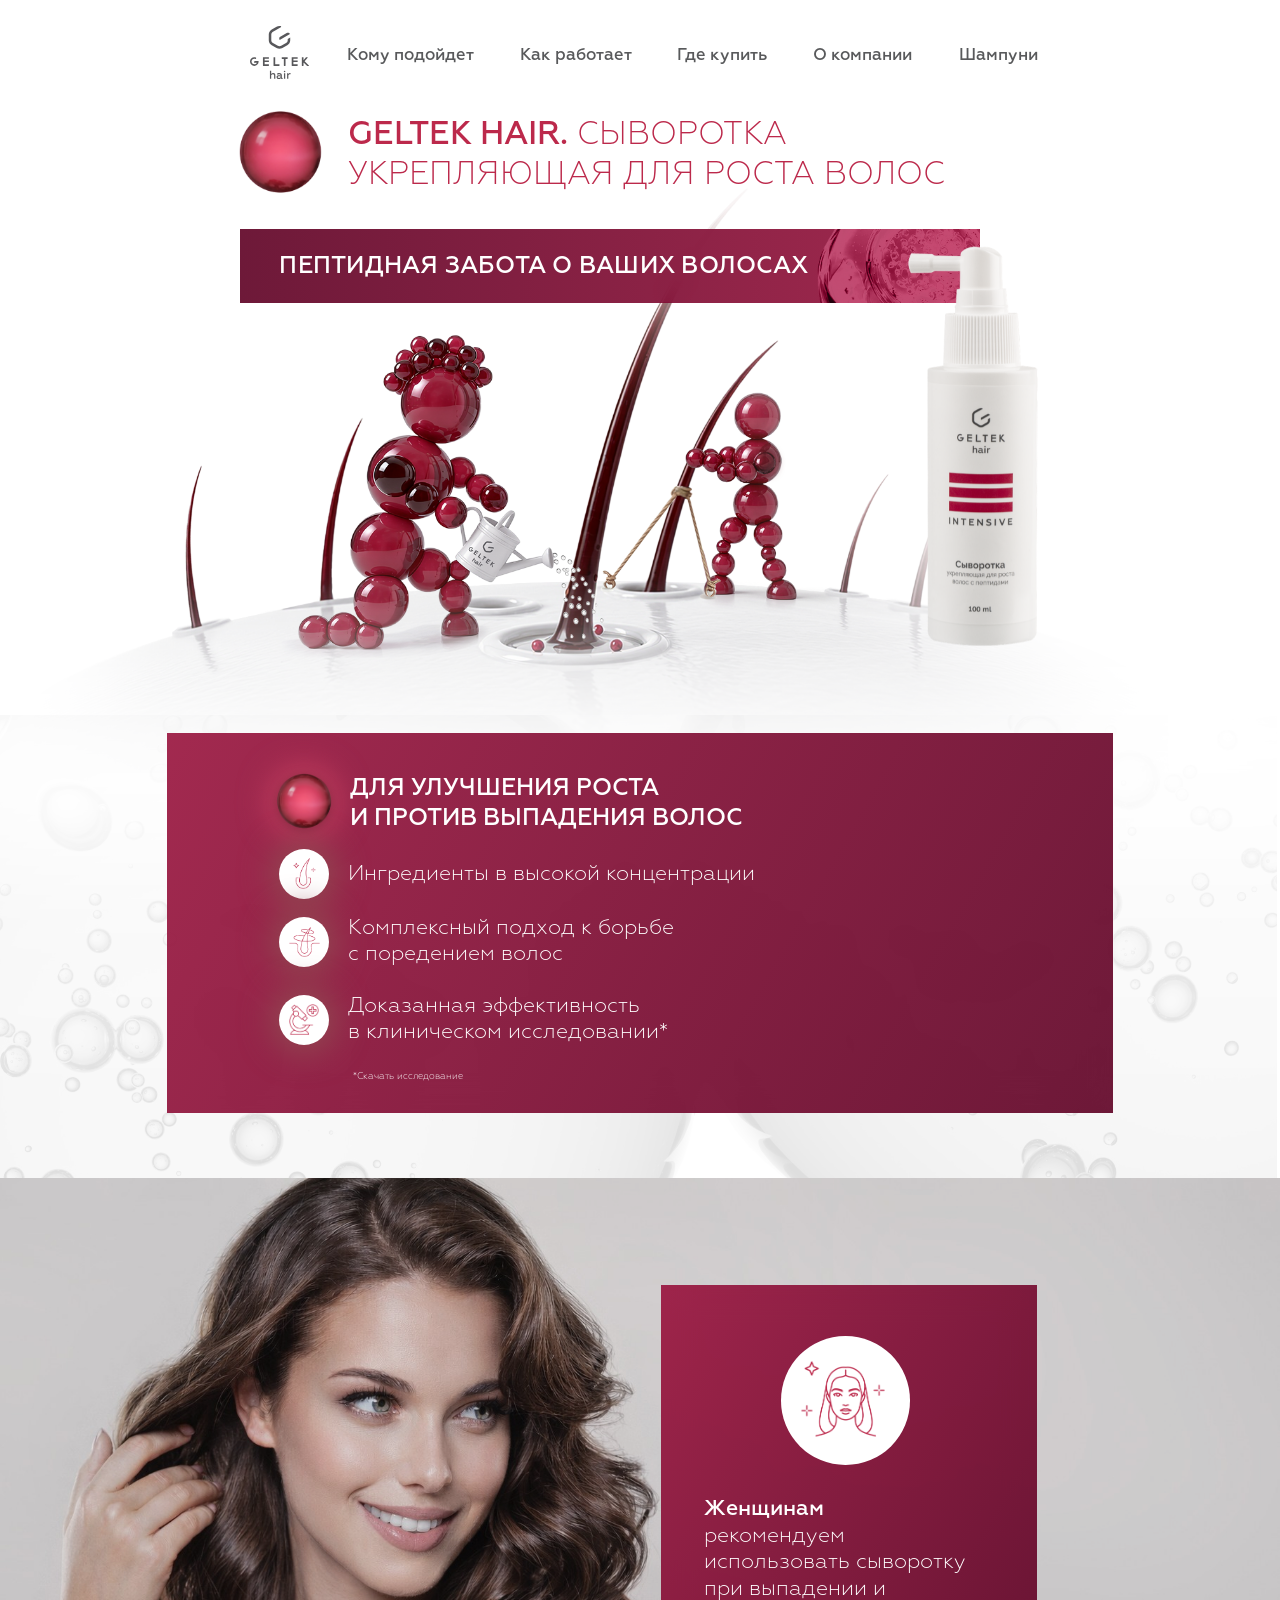
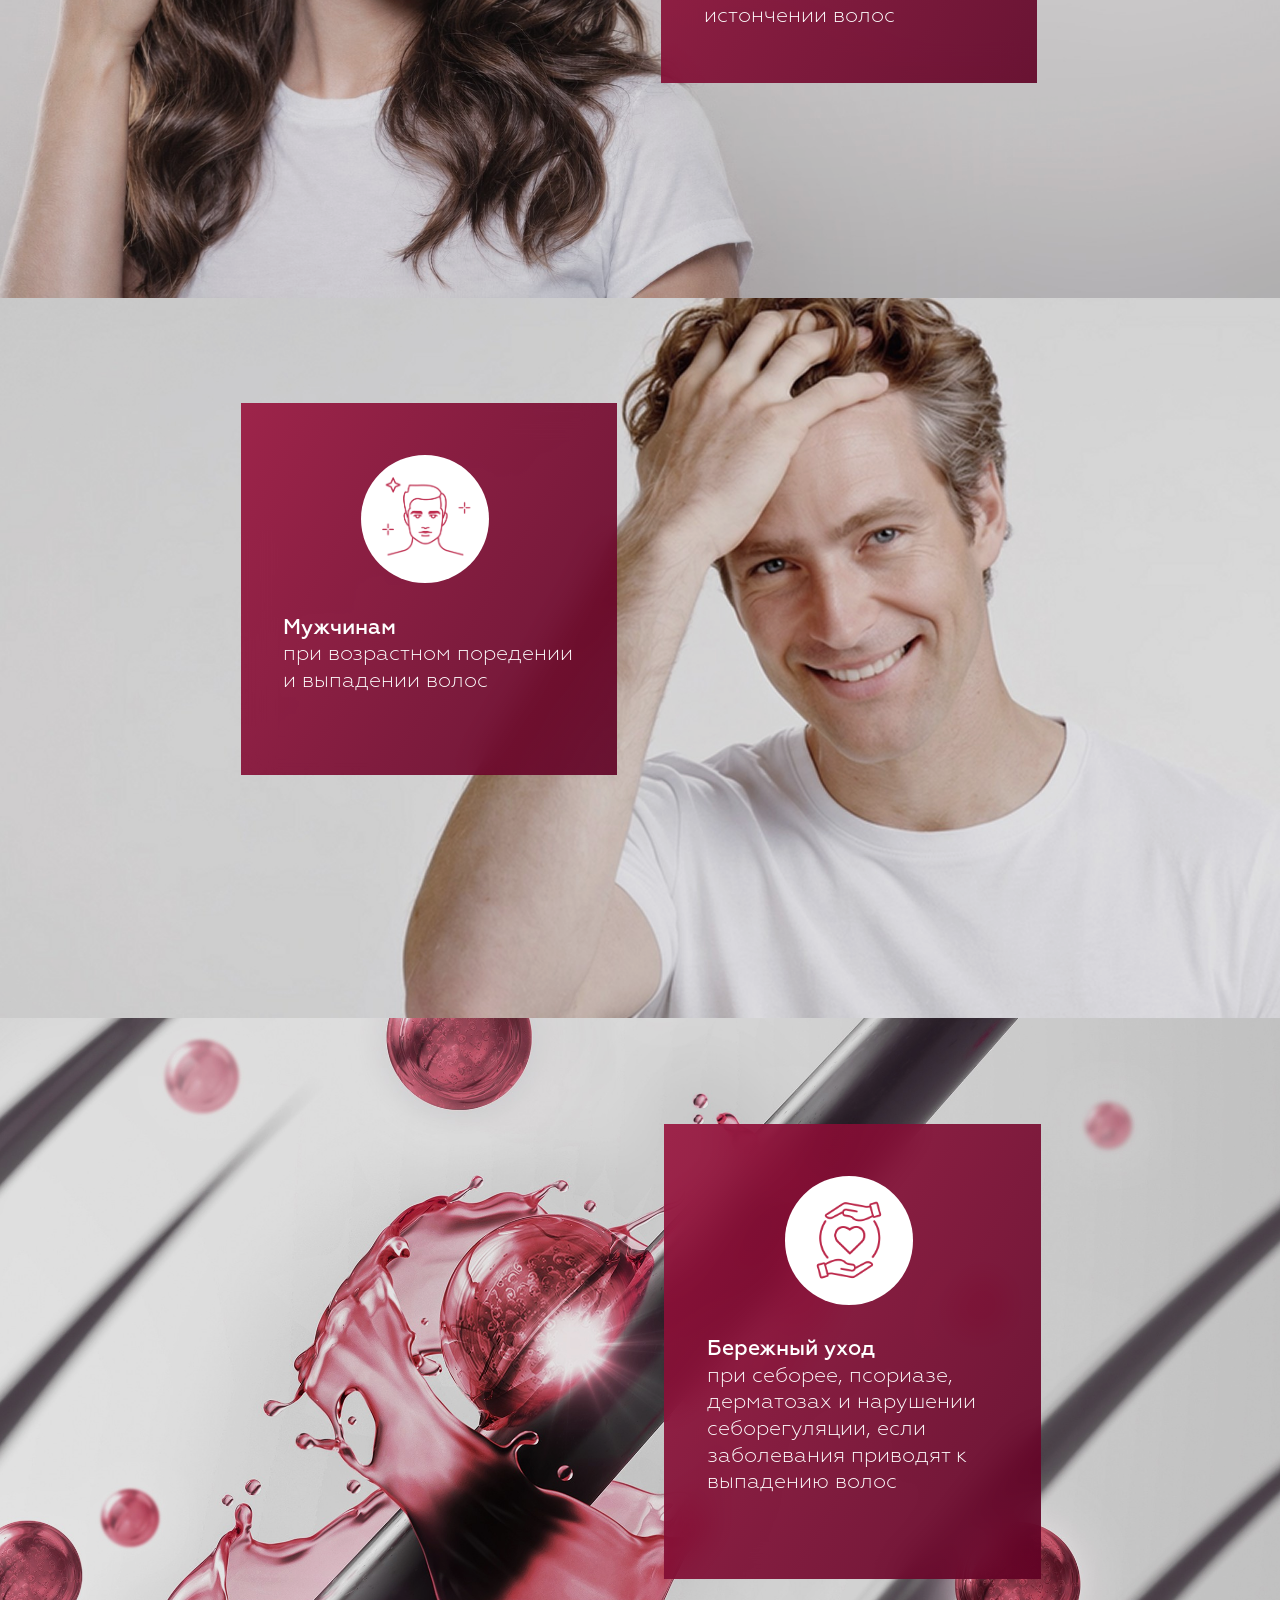
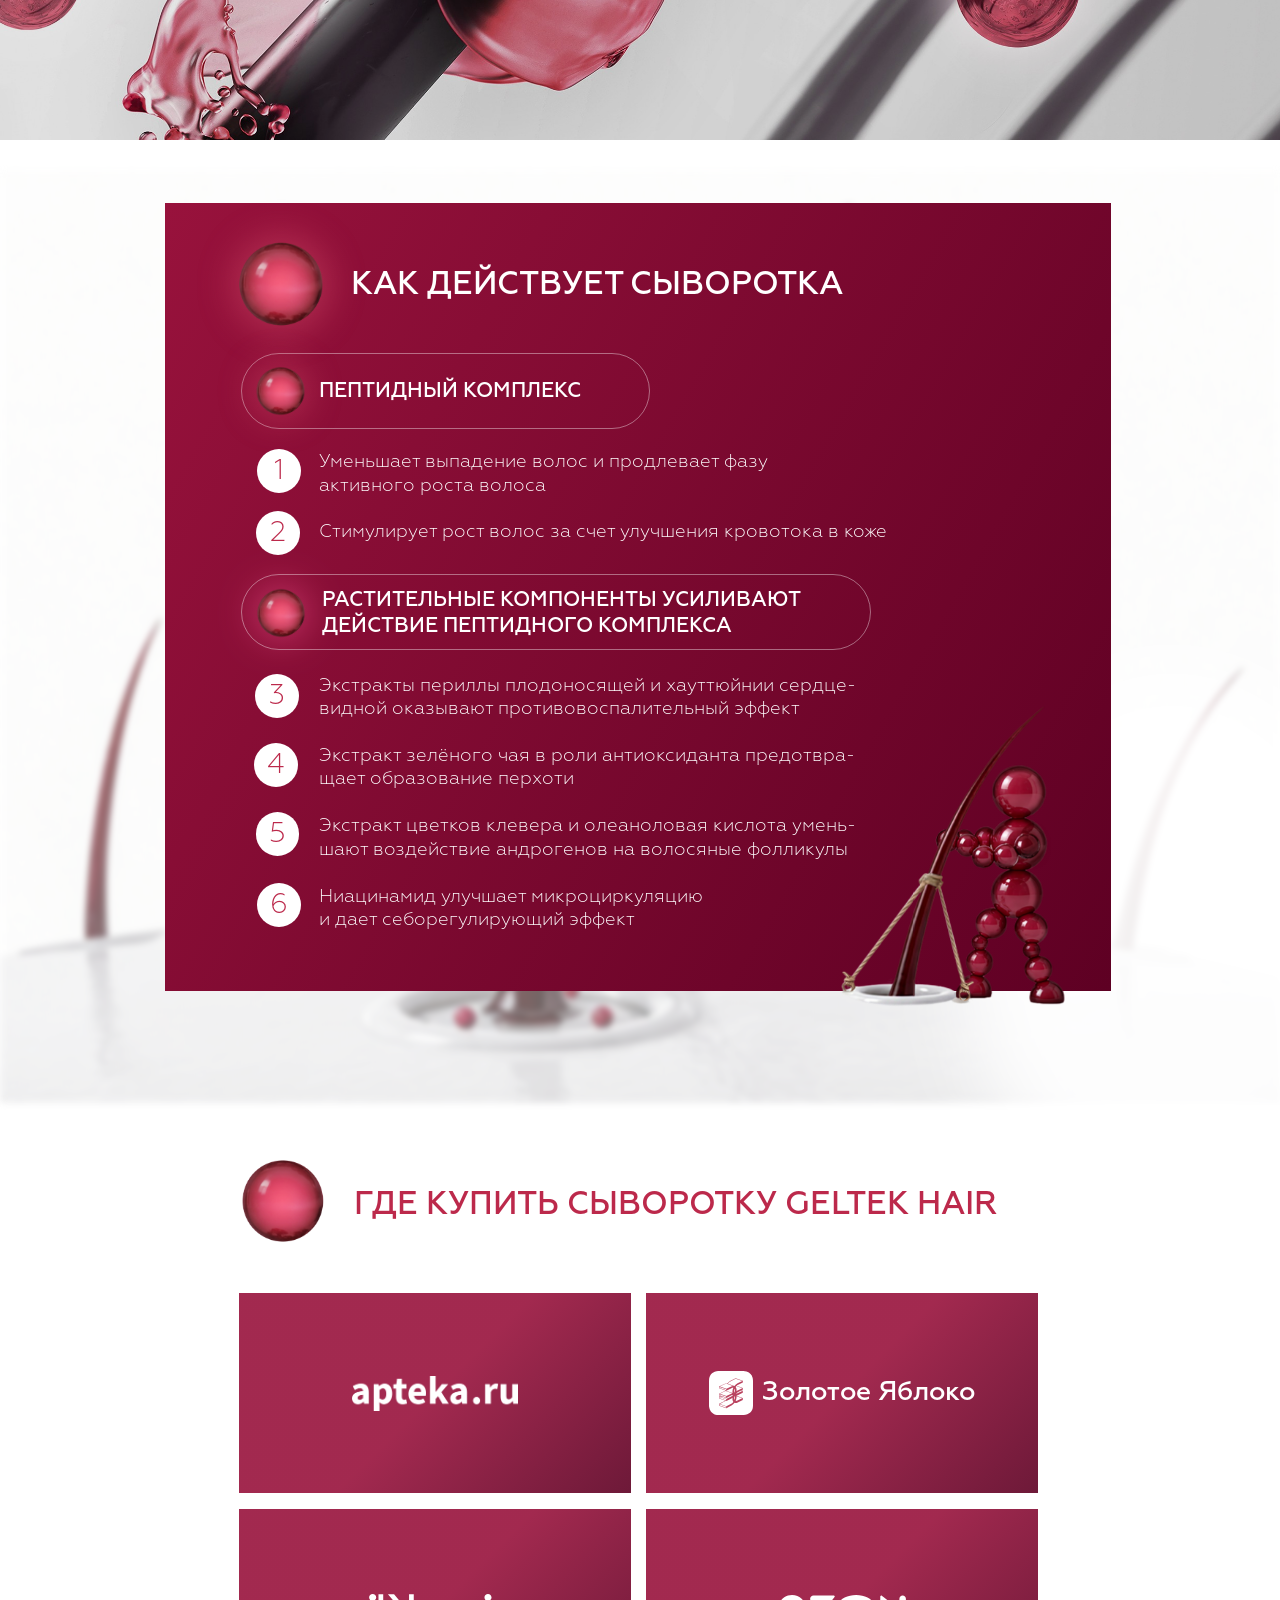
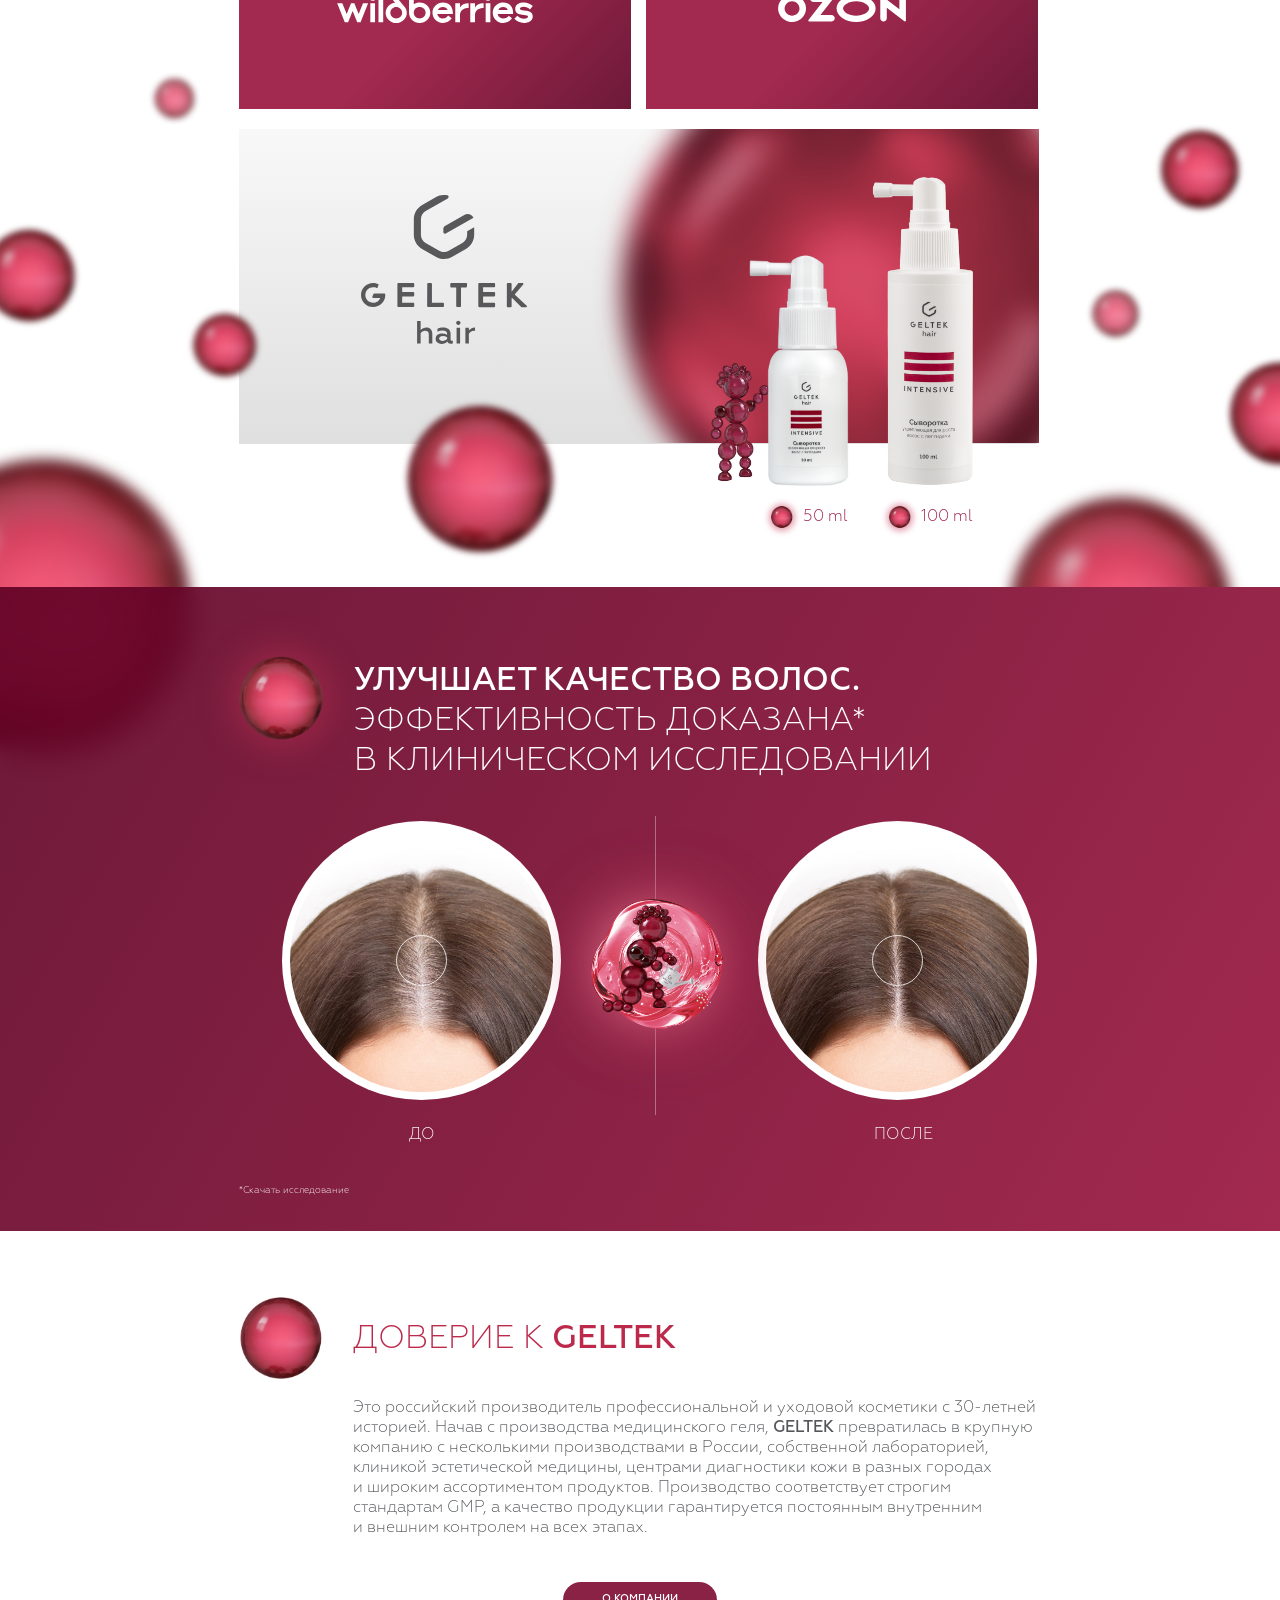
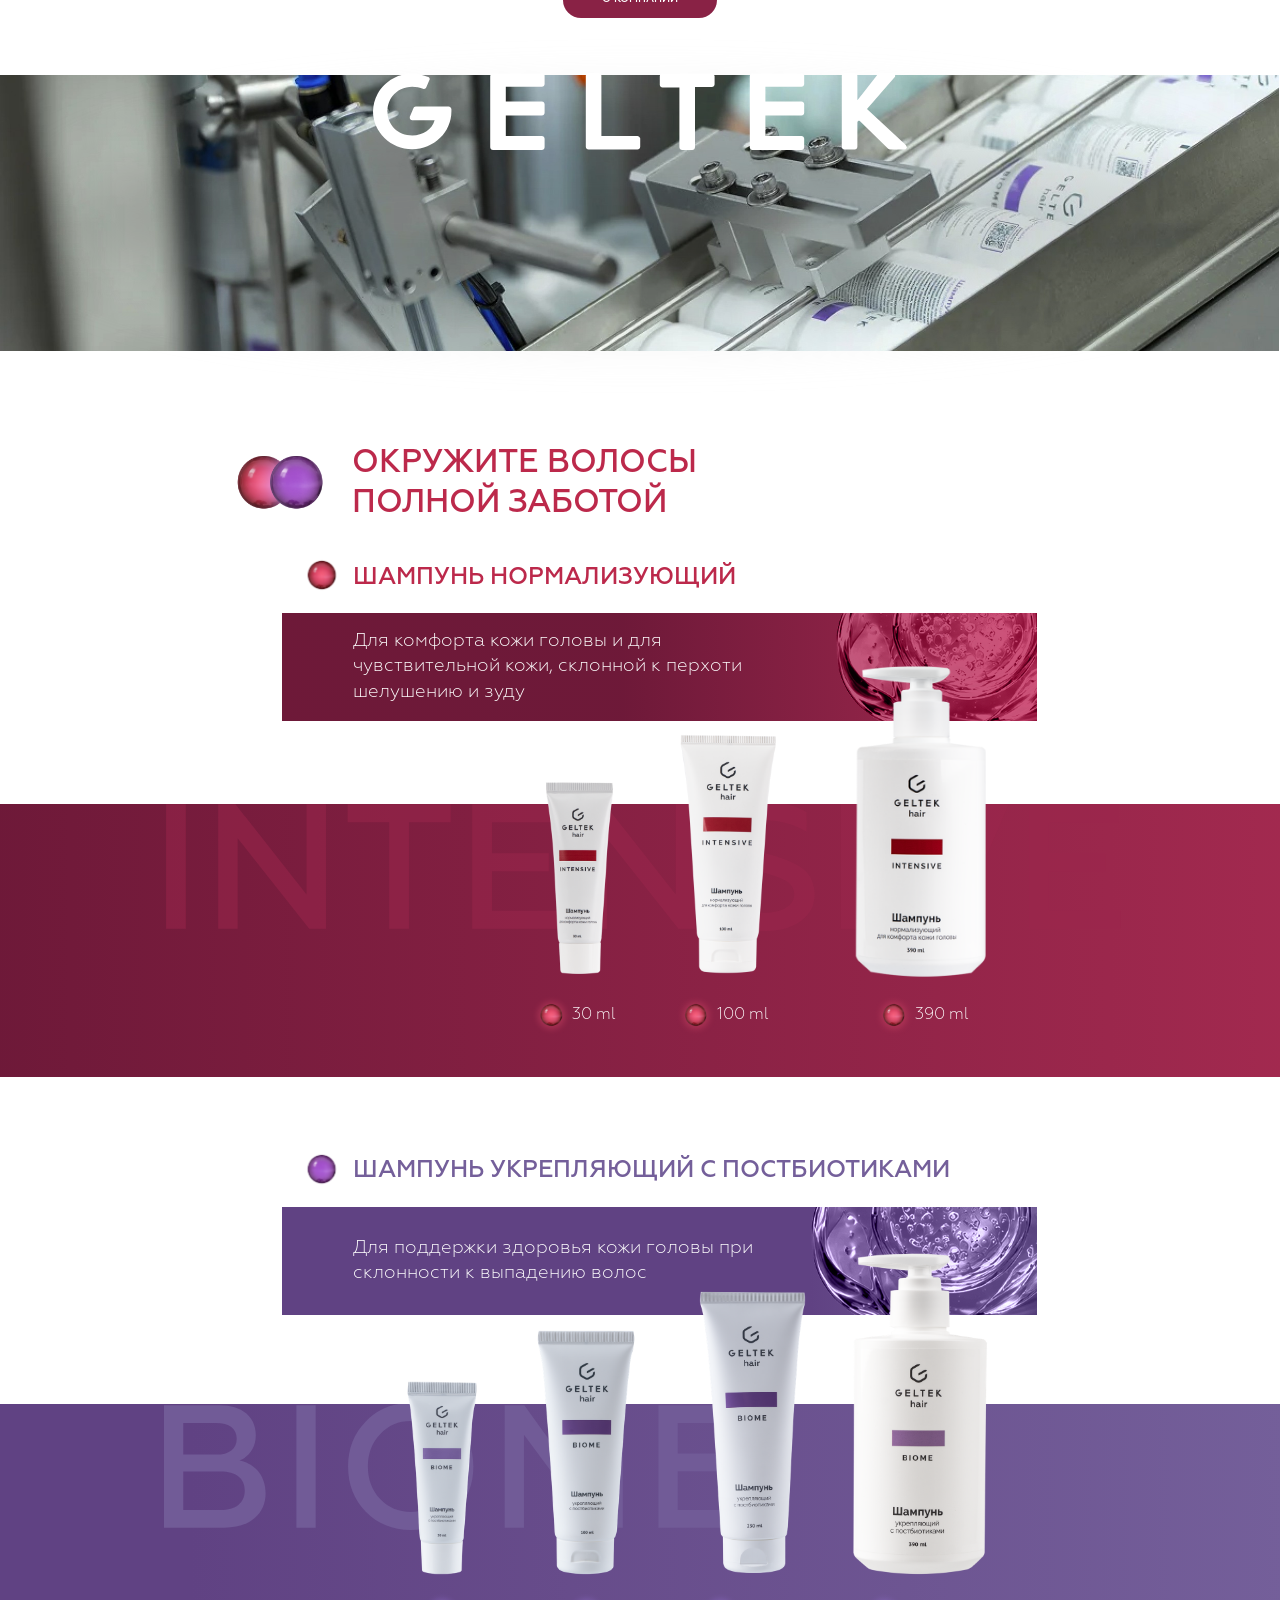
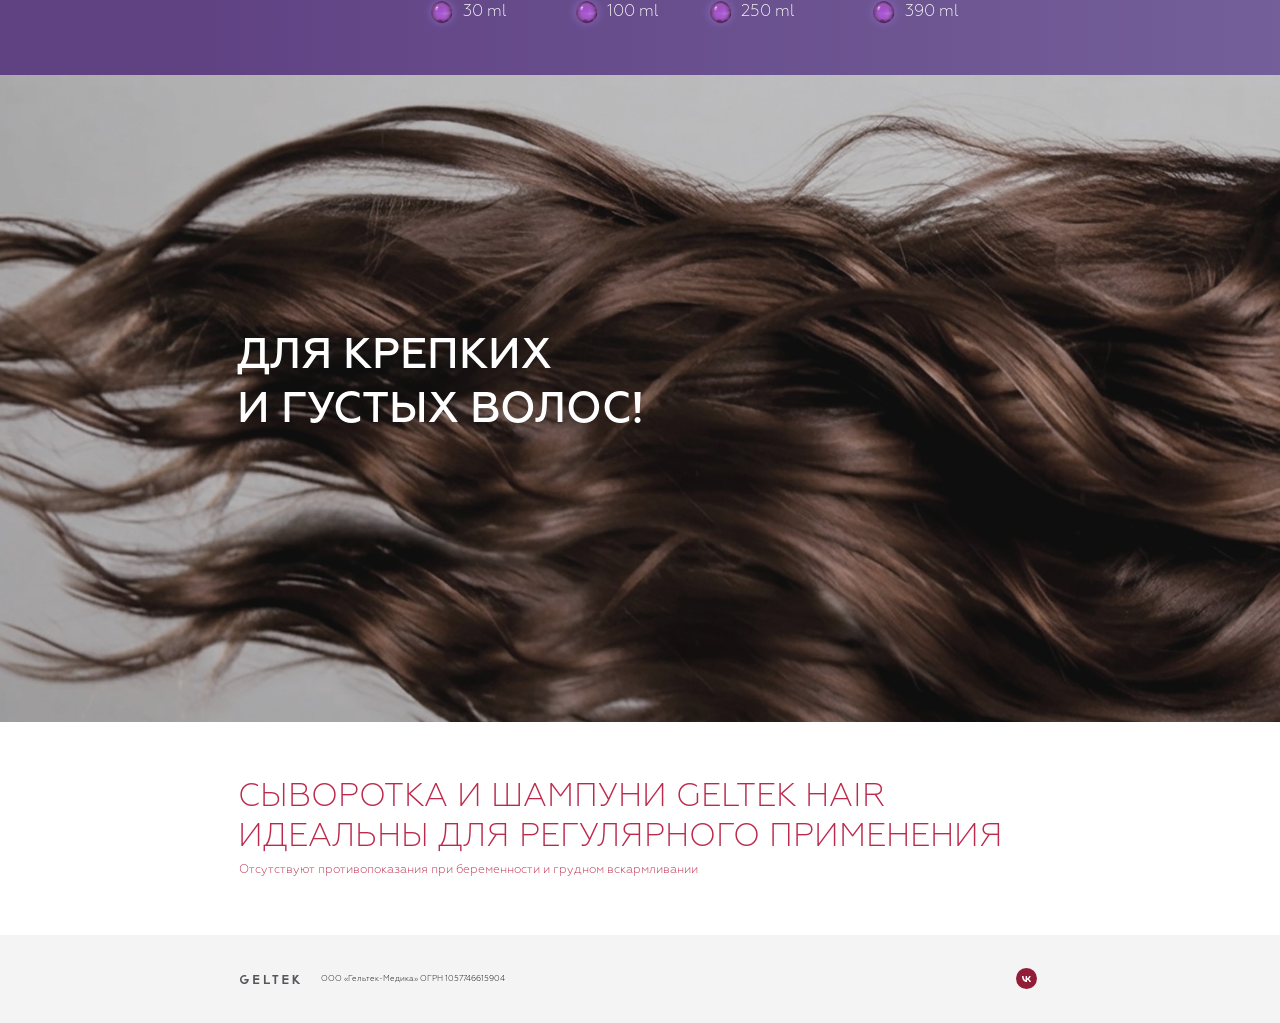
==== rebuild/index.html @ 9ddd2fa9 "Флакон первого экрана остаётся в кадре при прокрутке Скорость движения 1.56 → 2.2 по замечанию заказ" ====
<!DOCTYPE html>
<html lang="ru">
<head>
<meta charset="UTF-8">
<meta name="viewport" content="width=device-width, initial-scale=1.0">
<title>GELTEK HAIR — Сыворотка укрепляющая для роста волос</title>
<meta name="description" content="GELTEK HAIR — сыворотка укрепляющая для роста и против выпадения волос. Пептидная забота о ваших волосах. Эффективность доказана в клиническом исследовании.">
<link rel="canonical" href="https://geltekhair.ru/">
<link rel="icon" href="../assets/img/logos/geltek-hair.svg" type="image/svg+xml">
<meta property="og:type" content="website">
<meta property="og:title" content="GELTEK HAIR — Сыворотка укрепляющая для роста волос">
<meta property="og:description" content="Пептидная забота о ваших волосах. Для улучшения роста и против выпадения волос.">
<meta property="og:image" content="https://geltekhair.ru/assets/img/og.jpg">
<meta property="og:locale" content="ru_RU">
<meta name="theme-color" content="#BC294B">
<link rel="stylesheet" href="style.css">
</head>
<body>
<div class="stage" id="top">

  <!-- ЭКРАН 1: HERO + ПРЕИМУЩЕСТВА -->
  <section class="s1" data-fig="137:2">
    <img class="abs kv" src="../assets/img/fig/hero-kv-crop.png" alt="" data-fig="137:3">
    <img class="abs bubbles" src="../assets/img/fig/bubbles-crop.jpg" alt="" data-fig="137:4">

    <!-- blur-патчи переходов (растворяют края KV-фото в белый) -->
    <div class="abs patch p1"></div>
    <div class="abs patch p2"></div>
    <div class="abs patch p3"></div>
    <div class="abs patch p4"></div>
    <div class="abs patch p5"></div>
    <div class="abs patch p6"></div>
    <div class="abs patch p7"></div>
    <div class="abs patch p8"></div>
    <div class="abs patch p9"></div>

    <!-- баннер «Пептидная забота» — стекло с маскированной каплей -->
    <div class="abs banner" data-fig="137:13">
      <img class="banner-drop" src="../assets/img/fig/drop-red-pt2-fx.png" alt="" data-fig="137:18">
      <span>Пептидная забота о ваших волосах</span>
    </div>

    <!-- Движение флакона по прокрутке. Конечная точка задана заказчиком: нижний край флакона
         останавливается на 30px выше нижней кромки бордовой плашки преимуществ (её низ 1669,
         высота флакона 634 → top 1005 = 52.344cqw).
         Скорость 2.2 подобрана по замечанию «флакон должен оставаться в кадре и быть виден
         целиком»: смещение по странице (657px) почти равно пройденной прокрутке (803px), поэтому
         относительно окна флакон почти стоит на месте — за всё движение поднимается лишь на
         ~146px вместо прежних 500 и не уходит за верхнюю кромку. Путь пройден к 45% прохождения
         секции (1/2.2), дальше флакон стоит. -->
    <img class="abs bottle" src="../assets/img/fig/serum-100.png" alt="" data-fig="147:30" data-scroll-y0="18.125" data-scroll-y1="52.344" data-scroll-speed="2.2">

    <!-- преимущества -->
    <div class="abs adv-card"></div>
    <div class="abs sph-glow"></div>
    <img class="abs sph-adv" src="../assets/img/fig/sphere-red.png" alt="">
    <h2 class="abs adv-title">Для улучшения роста<br>и против выпадения волос</h2>

    <div class="abs adv-ic c1"><img src="../assets/img/icons-wine/follicle.png" alt=""></div>
    <p class="abs adv-item i1">Ингредиенты в высокой концентрации</p>

    <div class="abs adv-ic c2"><img src="../assets/img/icons-wine/skin.png" alt=""></div>
    <p class="abs adv-item i2">Комплексный подход к борьбе<br>с поредением волос</p>

    <div class="abs adv-ic c3"><img src="../assets/img/icons-wine/microscope.png" alt=""></div>
    <p class="abs adv-item i3">Доказанная эффективность<br>в клиническом исследовании*</p>

    <a class="abs adv-note" href="../assets/docs/issledovanie-syvorotka-peptidy.pdf" target="_blank" rel="noopener">*Скачать исследование</a>

    <img class="abs sph-title" src="../assets/img/fig/sphere-red.png" alt="">
    <h1 class="abs hero-title"><span class="b">GELTEK HAIR.</span> Сыворотка укрепляющая для роста волос</h1>

    <!-- хедер -->
    <header class="hdr">
      <!-- Логотип — ссылка на начало страницы -->
      <a class="logo-link" href="#top"><img class="logo" src="../assets/img/logos/geltek-hair.svg" alt="GELTEK hair"></a>
      <!-- Пункты меню — якорные ссылки на id соответствующих секций -->
      <nav>
        <a class="n1" href="#s2">Кому подойдет</a>
        <a class="n2" href="#s5">Как работает</a>
        <a class="n3" href="#s6">Где купить</a>
        <a class="n4" href="#s8">О компании</a>
        <a class="n5" href="#s9">Шампуни</a>
      </nav>
    </header>
  </section>

  <!-- ЭКРАН 2: ЖЕНЩИНАМ -->
  <section class="s2" data-fig="137:75" id="s2">
    <!-- Узел-аннотация 137:581: фото стартует затемнённым (data-dim) и высветляется по мере
         прокрутки -->
    <img class="abs bg" src="../assets/img/fig/woman.jpg" alt="" data-fig="137:77" data-dim="0.9">
    <!-- Узел-аннотация 137:581: параллакс карточки/иконки/текста — одинаковая амплитуда data-par,
         чтобы плашка двигалась одним блоком -->
    <div class="abs glass card" data-par="12.266"></div>
    <div class="abs ic-circ icon" data-par="12.266"><img src="../assets/img/icons-wine/woman.png" alt=""></div>
    <p class="abs txt" data-par="12.266"><span class="b">Женщинам</span><br>рекомендуем использовать сыворотку при выпадении и истончении волос</p>
  </section>

  <!-- ЭКРАН 3: МУЖЧИНАМ -->
  <section class="s3" data-fig="137:110">
    <img class="abs bg" src="../assets/img/fig/man-crop.jpg" alt="" data-fig="137:112" data-dim="0.9">
    <!-- Узел-аннотация 137:550 — тот же механизм параллакса и затемнения, что и в блоке «Женщинам» -->
    <div class="abs glass card" data-par="12.266"></div>
    <div class="abs ic-circ icon" data-par="12.266"><img src="../assets/img/icons-wine/man.png" alt=""></div>
    <p class="abs txt" data-par="12.266"><span class="b">Мужчинам</span><br>при возрастном поредении и выпадении волос</p>
  </section>

  <!-- ЭКРАН 4: БЕРЕЖНЫЙ УХОД -->
  <section class="s4" data-fig="137:147">
    <img class="abs bg" src="../assets/img/fig/demo-crop.jpg" alt="" data-fig="137:148" data-dim="0.9">
    <!-- Узел-аннотация 137:580 — тот же механизм, что и в предыдущих блоках -->
    <div class="abs glass card" data-par="12.266"></div>
    <div class="abs ic-circ icon" data-par="12.266"><img src="../assets/img/icons-wine/care.png" alt=""></div>
    <p class="abs txt" data-par="12.266"><span class="b">Бережный уход</span><br>при себорее, псориазе, дерматозах и нарушении себорегуляции, если заболевания приводят к выпадению волос</p>
  </section>

  <!-- ЭКРАН 5: КАК ДЕЙСТВУЕТ СЫВОРОТКА -->
  <section class="s5" data-fig="137:165" id="s5">
    <!-- 137:166: белая подложка под кв-фоном -->
    <div class="abs white-bg"></div>
    <!-- 137:168 — фон витрины: положение макетное, без движения по прокрутке (см. style.css) -->
    <img class="abs kvbg" src="../assets/img/fig/geltek-kv-bg-crop.png" alt="" data-fig="137:168">
    <div class="abs patch s5-patch"></div>
    <div class="abs glass card"></div>

    <div class="abs sph-glow title-glow"></div>
    <img class="abs sph title-sph" src="../assets/img/fig/sphere-red.png" alt="">
    <h2 class="abs title">Как действует сыворотка</h2>

    <!-- пилюля 1: пептидный комплекс -->
    <div class="abs pill pill1"></div>
    <div class="abs sph-glow p1-glow"></div>
    <img class="abs sph p1-sph" src="../assets/img/fig/sphere-red.png" alt="">
    <h3 class="abs pill-title pill1-title">Пептидный комплекс</h3>

    <p class="abs body body12">Уменьшает выпадение волос и продлевает фазу<br>активного роста волоса<br><br>Стимулирует рост волос за счет улучшения кровотока в коже</p>
    <div class="abs num-circ n1"><span>1</span></div>
    <div class="abs num-circ n2"><span>2</span></div>

    <!-- пилюля 2: растительные компоненты -->
    <div class="abs pill pill2"></div>
    <div class="abs sph-glow p2-glow"></div>
    <img class="abs sph p2-sph" src="../assets/img/fig/sphere-red.png" alt="">
    <h3 class="abs pill-title pill2-title">Растительные компоненты усиливают<br>действие пептидного комплекса</h3>

    <p class="abs body body36">Экстракты периллы плодоносящей и хауттюйнии сердце-<br>видной оказывают противовоспалительный эффект<br><br>Экстракт зелёного чая в роли антиоксиданта предотвра-<br>щает образование перхоти<br><br>Экстракт цветков клевера и олеаноловая кислота умень-<br>шают воздействие андрогенов на волосяные фолликулы<br><br>Ниацинамид улучшает микроциркуляцию<br>и дает себорегулирующий эффект</p>
    <div class="abs num-circ n3"><span>3</span></div>
    <div class="abs num-circ n4"><span>4</span></div>
    <div class="abs num-circ n5"><span>5</span></div>
    <div class="abs num-circ n6"><span>6</span></div>

    <div class="abs man-wrap" data-fig="137:235">
      <img class="abs man-ball" src="../assets/img/fig/man-ball.png" alt="" data-fig="137:235">
    </div>
  </section>

  <!-- ЭКРАН 6: ГДЕ КУПИТЬ + ПРОДУКТ -->
  <section class="s6" data-fig="137:240" id="s6">
    <!-- заголовок -->
    <img class="abs ball" src="../assets/img/fig/sphere-red.png" alt="">
    <h2 class="abs title">Где купить сыворотку <span class="b">GELTEK HAIR</span></h2>

    <!-- кнопки маркетплейсов -->
    <a class="abs shopbtn b1" href="https://apteka.ru/product/geltek-syvorotka-dlya-rosta-volos-s-peptidami-ukreplyayushhaya-50-ml-6a0c58deab64e4a63ecdca05/" target="_blank" rel="noopener">
      <img src="../assets/img/logos/apteka-white.png" alt="apteka.ru">
    </a>
    <a class="abs shopbtn b2" href="https://goldapple.ru/19000449273-with-peptides" target="_blank" rel="noopener">
      <img class="zy-logo" src="../assets/img/logos/zolotoe-yabloko.svg" alt=""><span class="zy-txt">Золотое Яблоко</span>
    </a>
    <a class="abs shopbtn b3" href="https://www.wildberries.ru/catalog/489447740/detail.aspx?targetUrl=SN" target="_blank" rel="noopener">
      <img class="wb-logo" src="../assets/img/logos/wildberries.svg" alt="Wildberries">
    </a>
    <a class="abs shopbtn b4" href="https://ozon.ru/t/5DObdNM" target="_blank" rel="noopener">
      <img class="ozon-logo" src="../assets/img/logos/ozon.svg" alt="OZON">
    </a>

    <!-- витрина продукта -->
    <div class="abs plate"></div>
    <div class="abs glowbox">
      <!-- .glowbox-light (137:258, слой из макета) убран: круг 50.104cqw больше клиппера .glowbox
           по высоте почти вдвое, поэтому даже с мягким краем заливки он неизбежно обрезался
           overflow:hidden жёсткой линией — читалось как светлый полупрозрачный квадрат на сфере.
           В эталоне (ref_s6.jpg) над сферой нет отдельного светлого пятна — переход плашки в сферу
           идёт только за счёт собственного градиента картинки .glowbox-sphere -->
      <img class="abs glowbox-sphere" src="../assets/img/fig/sphere-big.png" alt="">
    </div>
    <img class="abs showcase-logo" src="../assets/img/logos/geltek-hair.svg" alt="GELTEK hair">
    <img class="abs peptidman" src="../assets/img/fig/peptid-man-one.png" alt="">
    <img class="abs pack50" src="../assets/img/fig/serum-50.png" alt="" data-fig="137:306">
    <img class="abs pack100" src="../assets/img/fig/serum-100.png" alt="" data-fig="137:307">

    <div class="abs vol-glow g50"></div>
    <img class="abs vol-sph s50" src="../assets/img/fig/sphere-red.png" alt="">
    <span class="abs vol-txt t50">50 ml</span>
    <div class="abs vol-glow g100"></div>
    <img class="abs vol-sph s100" src="../assets/img/fig/sphere-red.png" alt="">
    <span class="abs vol-txt t100">100 ml</span>

    <!-- Плавающие декоративные сферы фона (137:674 «spheres», группа A2).
         Обёрнуты в .deco-layer — слой шириной 100vw, отцентрованный по окну, чтобы обрезка шла по
         краю окна, а не по рамке .stage (max-width:1920px) — иначе сферы f6/f7, выходящие за границы
         0..100cqw, срезались бы на широких экранах. left каждой сферы получил компенсацию
         calc(...+(100vw-100cqw)/2), чтобы положение относительно плашки/витрины не менялось при
         viewport>1920 (без неё сферы съезжали бы влево на величину бокового отступа .stage).
         Параллакс группы шариков — data-par обязательно на внутренней .deco-par, а не на .deco-layer:
         main.js пишет параллакс через el.style.transform, и если повесить его на сам .deco-layer,
         инлайн-стиль затрёт CSS-центрирование translateX(-50%) и сломает обрезку по краю окна. -->
    <div class="abs deco-layer">
      <div class="deco-par" data-par="12.969">
        <img class="abs float f1" src="../assets/img/fig/sphere-red.png" alt="" data-fig="137:299">
        <img class="abs float f2" src="../assets/img/fig/sphere-red.png" alt="" data-fig="215:2">
        <img class="abs float f3" src="../assets/img/fig/sphere-red.png" alt="" data-fig="137:295">
        <img class="abs float f4" src="../assets/img/fig/sphere-red.png" alt="" data-fig="137:296">
        <img class="abs float f5" src="../assets/img/fig/sphere-red.png" alt="" data-fig="206:368">
        <img class="abs float f6" src="../assets/img/fig/sphere-red.png" alt="" data-fig="137:297">
        <img class="abs float f8" src="../assets/img/fig/sphere-red.png" alt="" data-fig="206:372">
        <img class="abs float f9" src="../assets/img/fig/sphere-red.png" alt="" data-fig="137:294">
      </div>
    </div>
    <!-- f7 вынесен из .deco-layer (overflow:hidden по высоте .s6 обрезал шар снизу) — на прямом
         ребёнке .s6 своя параллакс-разметка (data-par как у .deco-par); z-index ниже .s7 .s7card
         по замечанию клиента — шар должен уходить под бордовую плашку следующего экрана. -->
    <img class="abs float f7" src="../assets/img/fig/sphere-red.png" alt="" data-fig="137:298" data-par="12.969">
  </section>

  <!-- ЭКРАН 7: ДО/ПОСЛЕ -->
  <section class="s7" data-fig="137:310">
    <div class="abs glass s7card" data-fig="137:311"></div>

    <div class="abs sph-glow s7-glow"></div>
    <img class="abs sph s7-sph" src="../assets/img/fig/sphere-red.png" alt="">
    <h2 class="abs s7-title"><span class="b">Улучшает качество волос.</span><br>Эффективность доказана*<br>в клиническом исследовании</h2>

    <!-- ДО -->
    <!-- По замечанию клиента круг «до»/«после» и шар-разделитель должны двигаться при прокрутке
         как единое целое: data-par перенесён с фото на кольцо/маску/точку/подпись каждого круга
         (одна и та же амплитуда — двигаются синхронно), фото внутри маски больше не смещается
         отдельно -->
    <div class="abs ba-ring ba-before" data-par="5.188"></div>
    <div class="abs ba-mask ba-before-m" data-par="5.188"><img src="../assets/img/fig/before.png" alt="До"></div>
    <div class="abs ba-dot ba-before-dot" data-par="5.188"></div>
    <span class="abs ba-label ba-before-label" data-par="5.188">до</span>

    <!-- ПОСЛЕ -->
    <div class="abs ba-ring ba-after" data-par="5.188"></div>
    <div class="abs ba-mask ba-after-m" data-par="5.188"><img src="../assets/img/fig/after.png" alt="После"></div>
    <div class="abs ba-dot ba-after-dot" data-par="5.188"></div>
    <span class="abs ba-label ba-after-label" data-par="5.188">после</span>

    <!-- капля-разделитель по центру: линия — статичная ось, шар (капля+блики) едет вместе с
         кругами до/после той же амплитудой -->
    <div class="abs ba-line"></div>
    <div class="abs ba-glow1" data-par="5.188"></div>
    <img class="abs ba-drop" src="../assets/img/fig/drop-small.png" alt="" data-par="5.188">
    <div class="abs ba-glow2" data-par="5.188"></div>
    <img class="abs ba-ball" src="../assets/img/fig/ball-5.png" alt="" data-par="5.188">

    <a class="abs s7-note" href="../assets/docs/issledovanie-syvorotka-peptidy.pdf" target="_blank" rel="noopener">*Скачать исследование</a>
  </section>

  <!-- ЭКРАН 8: ДОВЕРИЕ + ПРОИЗВОДСТВО -->
  <section class="s8" data-fig="137:346" id="s8">
    <img class="abs sph s8-sph" src="../assets/img/fig/sphere-red.png" alt="">
    <h2 class="abs s8-title">Доверие к <span class="b">GELTEK</span></h2>

    <!-- Раскладка строк повторяет узел 137:349: два принудительных переноса (в макете символы
         U+2028 после «в разных городах» и после «постоянным внутренним») и неразрывные пробелы
         вокруг «медицинского геля, GELTEK превратилась». Без них текст течёт плотнее макета:
         строки набираются шире, и раскладка расходится начиная с четвёртой строки. -->
    <p class="abs s8-body">Это российский производитель профессиональной и уходовой косметики с 30-летней историей. Начав с производства&nbsp;медицинского геля,&nbsp;<span class="b">GELTEK</span>&nbsp;превратилась в крупную компанию с несколькими производствами в России, собственной лабораторией, клиникой эстетической медицины, центрами диагностики кожи в разных городах<br>и широким ассортиментом продуктов. Производство соответствует строгим стандартам GMP, а качество продукции гарантируется постоянным внутренним<br>и внешним контролем на всех этапах.</p>

    <a class="abs s8-btn" href="https://geltek.ru/about/" target="_blank" rel="noopener">О компании</a>

    <img class="abs s8-photo" src="../assets/img/fig/picture-crop.jpg" alt="" data-fig="137:355">
    <div class="abs s8-shadow"></div>
    <!-- В макете два состояния одного логотипа (137:359 исходное / 137:373 конечное, opacity .3
         у конечного — иллюстрация конечного положения, не отдельный эффект). Один элемент —
         векторный (точнее по макету: h=116.2 против 145 у текстовой имитации) — с движением вниз
         через тот же механизм data-scroll-y0/y1, что и флакон. -->
    <img class="abs s8-logo" src="../assets/img/fig/geltek-logo.svg" alt="GELTEK" data-fig="137:359" data-scroll-y0="34.479" data-scroll-y1="48.281">
  </section>

  <!-- ЭКРАН 9: ШАМПУНИ -->
  <section class="s9" data-fig="137:388" id="s9">
    <img class="abs s9-duo" src="../assets/img/fig/spheres-duo.png" alt="">
    <h2 class="abs s9-title">Окружите волосы<br>полной заботой</h2>

    <!-- ШАМПУНЬ НОРМАЛИЗУЮЩИЙ (красный) -->
    <img class="abs sph r-sph" src="../assets/img/fig/sphere-red.png" alt="">
    <h3 class="abs subhat r-subhat">Шампунь нормализующий</h3>

    <div class="abs banner r-banner" data-fig="137:436">
      <img class="banner-drop" src="../assets/img/fig/drop-red-pt15-fx.png" alt="" data-fig="138:41">
      <span>Для комфорта кожи головы и для чувствительной кожи, склонной к перхоти шелушению и зуду</span>
    </div>

    <img class="abs pack r-norm30" src="../assets/img/fig/norm-30.png" alt="" data-fig="137:461">
    <img class="abs pack r-norm100" src="../assets/img/fig/norm-100.png" alt="" data-fig="137:462">
    <img class="abs pack r-norm390" src="../assets/img/fig/norm-390.png" alt="" data-fig="137:475">

    <div class="abs vol-glow r-g1"></div><img class="abs vol-sph r-s1" src="../assets/img/fig/sphere-red.png" alt=""><span class="abs vol-txt r-t1">30 ml</span>
    <div class="abs vol-glow r-g2"></div><img class="abs vol-sph r-s2" src="../assets/img/fig/sphere-red.png" alt=""><span class="abs vol-txt r-t2">100 ml</span>
    <div class="abs vol-glow r-g3"></div><img class="abs vol-sph r-s3" src="../assets/img/fig/sphere-red.png" alt=""><span class="abs vol-txt r-t3">390 ml</span>

    <div class="abs r-band" data-fig="137:450"><img class="wm-svg wm-intensive" src="../assets/img/fig/intensive.svg" alt="Intensive"></div>

    <!-- ШАМПУНЬ УКРЕПЛЯЮЩИЙ С ПОСТБИОТИКАМИ (фиолетовый) -->
    <img class="abs sph v-sph" src="../assets/img/fig/sphere-violet.png" alt="">
    <h3 class="abs subhat v-subhat">Шампунь укрепляющий с постбиотиками</h3>

    <div class="abs banner v-banner">
      <img class="banner-drop" src="../assets/img/fig/drop-violet-fx.png" alt="" data-fig="137:411">
      <span>Для поддержки здоровья кожи головы при склонности к выпадению волос</span>
    </div>

    <img class="abs pack v-post30" src="../assets/img/fig/post-30.png" alt="" data-fig="229:13">
    <img class="abs pack v-post100" src="../assets/img/fig/post-100.png" alt="" data-fig="229:20">
    <img class="abs pack v-post250" src="../assets/img/fig/post-250.png" alt="" data-fig="137:434">
    <img class="abs pack v-post390" src="../assets/img/fig/post-390.png" alt="" data-fig="137:431">

    <div class="abs vol-glow v-g1"></div><img class="abs vol-sph v-s1" src="../assets/img/fig/sphere-violet.png" alt=""><span class="abs vol-txt v-t1">30 ml</span>
    <div class="abs vol-glow v-g2"></div><img class="abs vol-sph v-s2" src="../assets/img/fig/sphere-violet.png" alt=""><span class="abs vol-txt v-t2">100 ml</span>
    <div class="abs vol-glow v-g3"></div><img class="abs vol-sph v-s3" src="../assets/img/fig/sphere-violet.png" alt=""><span class="abs vol-txt v-t3">250 ml</span>
    <div class="abs vol-glow v-g4"></div><img class="abs vol-sph v-s4" src="../assets/img/fig/sphere-violet.png" alt=""><span class="abs vol-txt v-t4">390 ml</span>

    <div class="abs v-band" data-fig="137:394"><img class="wm-svg wm-biome" src="../assets/img/fig/biome.svg" alt="Biome"></div>
  </section>

  <!-- ЭКРАН 10: КРЕПКИЕ ВОЛОСЫ + ФИНАЛ -->
  <section class="s10" data-fig="137:476">
    <!-- Аннотация 137:579 также задаёт лёгкое затемнение изображения (data-dim) -->
    <img class="abs s10-photo" src="../assets/img/fig/hair.jpg" alt="" data-dim="0.9">
    <!-- Узел-аннотация 137:579: лёгкое движение при прокрутке (data-par) -->
    <h2 class="abs s10-title" data-par="10.208">Для крепких<br>и густых волос!</h2>

    <div class="abs s10-base"></div>
    <!-- Узел 137:486 макета — Geometria-Light 300 без выделения; перенос строки после
         "GELTEK HAIR" (два пробела в макете отмечали место переноса) -->
    <h3 class="abs s10-cta">Сыворотка и шампуни GELTEK HAIR<br>идеальны для регулярного применения</h3>
    <p class="abs s10-note" data-fig="183:2612">Отсутствуют противопоказания при беременности и грудном вскармливании</p>
  </section>

  <!-- ФУТЕР -->
  <footer class="s-foot" data-fig="137:487">
    <img class="abs foot-logo" src="../assets/img/logos/geltek-main.svg" alt="GELTEK">
    <p class="abs foot-text">ООО «Гельтек-Медика» ОГРН 1057746615904</p>
    <a class="abs foot-vk" href="https://vk.ru/geltekcosmetics" target="_blank" rel="noopener" aria-label="ВКонтакте" data-fig="137:496">
      <img class="foot-vk-mono" src="../assets/img/fig/vk-mono.svg" alt="" data-fig="137:501">
    </a>
  </footer>

</div>

<!-- ==================== МОБИЛЬНАЯ ВЕРСТКА (база 320px, cqw = px/3.2) ==================== -->
<div class="stage--mobile" id="m-top">

  <!-- Мобильное меню — по фрейму 188:155 (spec_v2_menu.json, 159x177, cqw=px/3.2): порядок и
       текст пунктов взяты из спеки как есть (отличается от порядка в десктопной шапке). Логотип
       обёрнут в ссылку. -->
  <header class="m-hdr">
    <!-- якорь #top живёт на десктопном .stage, который при мобильной ширине display:none —
         для мобильной ветки нужен собственный: id="m-top" на .stage--mobile -->
    <a class="m-hdr-logo-link" href="#m-top"><img class="m-hdr-logo" src="../assets/img/logos/geltek-hair.svg" alt="GELTEK hair"></a>
    <span class="m-burger" role="button" tabindex="0" aria-label="Меню" aria-expanded="false"><i></i><i></i><i></i></span>
    <nav class="m-menu">
      <a href="#m-s5">Как работает</a>
      <a href="#m-s6">Где купить</a>
      <a href="#m-s8">О компании</a>
      <a href="#m-s9">Шампуни</a>
      <a href="#m-s2">Кому подойдет</a>
    </nav>
  </header>

  <!-- M-ЭКРАН 1: HERO + ПРЕИМУЩЕСТВА -->
  <section class="m-s1" data-fig="183:2557">
    <img class="abs m-kv" src="../assets/img/fig/hero-kv-crop-m.png" alt="" data-fig="183:2557">
    <div class="abs m-patch"></div>

    <img class="abs m-sph m-title-sph" src="../assets/img/fig/sphere-red.png" alt="">
    <h1 class="abs m-hero-title"><span class="b">GELTEK HAIR.</span> Сыворотка укрепляющая для роста волос</h1>

    <div class="abs m-banner">
      <img class="banner-drop" src="../assets/img/fig/drop-red.png" alt="">
      <span>Пептидная забота о ваших волосах</span>
    </div>
    <img class="abs m-bottle" src="../assets/img/fig/serum-100.png" alt="" data-scroll-y0="57.5" data-scroll-y1="65.313">

    <div class="abs glass m-adv-card"></div>
    <div class="abs m-sph-glow m-adv-glow"></div>
    <img class="abs m-sph m-adv-sph" src="../assets/img/fig/sphere-red.png" alt="">
    <h2 class="abs m-adv-title">Для улучшения роста и против выпадения волос</h2>

    <div class="abs m-ic-circ m-ic1"><img src="../assets/img/icons-wine/follicle.png" alt=""></div>
    <p class="abs m-adv-item m-i1">Ингредиенты в высокой концентрации</p>

    <div class="abs m-ic-circ m-ic2"><img src="../assets/img/icons-wine/skin.png" alt=""></div>
    <p class="abs m-adv-item m-i2">Комплексный подход к борьбе с поредением волос</p>

    <div class="abs m-ic-circ m-ic3"><img src="../assets/img/icons-wine/microscope.png" alt=""></div>
    <p class="abs m-adv-item m-i3">Доказанная эффективность в клиническом исследовании*</p>

    <a class="abs m-note" href="../assets/docs/issledovanie-syvorotka-peptidy.pdf" target="_blank" rel="noopener">*Скачать исследование</a>
  </section>

  <!-- M-ЭКРАН 2: ЖЕНЩИНАМ -->
  <section class="m-s2 m-card-screen" data-fig="181:1849" id="m-s2">
    <img class="abs m-photo" src="../assets/img/fig/woman-crop-m.jpg" alt="" data-fig="181:1849">
    <div class="abs glass m-card"></div>
    <div class="abs m-ic-circ m-icon"><img src="../assets/img/icons-wine/woman.png" alt=""></div>
    <p class="abs m-txt"><span class="b">Женщинам</span><br>рекомендуем использовать сыворотку при выпадении и истончении волос</p>
  </section>

  <!-- M-ЭКРАН 3: МУЖЧИНАМ -->
  <section class="m-s3 m-card-screen" data-fig="181:1860">
    <img class="abs m-photo" src="../assets/img/fig/man-crop-m.jpg" alt="" data-fig="181:1860">
    <div class="abs glass m-card"></div>
    <div class="abs m-ic-circ m-icon"><img src="../assets/img/icons-wine/man.png" alt=""></div>
    <p class="abs m-txt"><span class="b">Мужчинам</span><br>при возрастном поредении и выпадении волос</p>
  </section>

  <!-- M-ЭКРАН 4: БЕРЕЖНЫЙ УХОД -->
  <section class="m-s4 m-card-screen" data-fig="181:1911">
    <img class="abs m-photo" src="../assets/img/fig/demo-crop-m.jpg" alt="" data-fig="181:1911">
    <div class="abs glass m-card"></div>
    <div class="abs m-ic-circ m-icon"><img src="../assets/img/icons-wine/care.png" alt=""></div>
    <p class="abs m-txt"><span class="b">Бережный уход</span><br>при себорее, псориазе, дерматозах и нарушении себорегуляции, если заболевания приводят к выпадению волос</p>
  </section>

  <!-- M-ЭКРАН 5: КАК ДЕЙСТВУЕТ -->
  <section class="m-s5" data-fig="181:2081" id="m-s5">
    <img class="abs m-s5-bg" src="../assets/img/fig/geltek-kv-bg-crop-m.png" alt="" data-fig="181:2081">
    <div class="abs m-s5-shadow"></div>
    <div class="abs m-s5-man-wrap"><img class="abs m-s5-man" src="../assets/img/fig/man-ball.png" alt=""></div>
    <div class="abs glass m-s5-card"></div>

    <div class="abs m-sph-glow m-s5-title-glow"></div>
    <img class="abs m-sph m-s5-title-sph" src="../assets/img/fig/sphere-red.png" alt="">
    <h2 class="abs m-s5-title">Как действует сыворотка</h2>

    <div class="abs m-pill m-pill1"></div>
    <div class="abs m-sph-glow m-p1-glow"></div>
    <img class="abs m-sph m-p1-sph" src="../assets/img/fig/sphere-red.png" alt="">
    <h3 class="abs m-pill-title m-pill1-title">Пептидный комплекс</h3>

    <div class="abs m-num-circ m-n1"><span>1</span></div>
    <p class="abs m-body m-b1">Уменьшает выпадение волос<br>и продлевает фазу<br>активного роста волоса</p>
    <div class="abs m-num-circ m-n2"><span>2</span></div>
    <p class="abs m-body m-b2">Стимулирует рост волос<br>за счет улучшения<br>кровотока в коже</p>

    <div class="abs m-pill m-pill2"></div>
    <div class="abs m-sph-glow m-p2-glow"></div>
    <img class="abs m-sph m-p2-sph" src="../assets/img/fig/sphere-red.png" alt="">
    <h3 class="abs m-pill-title m-pill2-title">Растительные компоненты<br>усиливают действие пептидного комплекса</h3>

    <!-- Принудительные переносы по замечанию клиента — мобильные точки разрыва (уже своей
         ширины колонки), не совпадают с десктопными -->
    <div class="abs m-num-circ m-n3"><span>3</span></div>
    <p class="abs m-body m-b3">Экстракты периллы<br>плодоносящей и хауттюйнии сердцевидной оказывают противовоспалительный эффект</p>
    <div class="abs m-num-circ m-n4"><span>4</span></div>
    <p class="abs m-body m-b4">Экстракт зелёного чая в роли антиоксиданта предотвра-<br>щает образование перхоти</p>
    <div class="abs m-num-circ m-n5"><span>5</span></div>
    <p class="abs m-body m-b5">Экстракт цветков клевера<br>и олеаноловая кислота умень-<br>шают воздействие андрогенов<br>на волосяные фолликулы</p>
    <div class="abs m-num-circ m-n6"><span>6</span></div>
    <p class="abs m-body m-b6">Ниацинамид улучшает микроциркуляцию<br>и дает себорегулирующий эффект</p>
  </section>

  <!-- M-ЭКРАН 6: ГДЕ КУПИТЬ + ПРОДУКТ -->
  <section class="m-s6" id="m-s6">
    <img class="abs m-sph m-s6-sph" src="../assets/img/fig/sphere-red.png" alt="">
    <h2 class="abs m-s6-title">Где купить сыворотку <span class="b">GELTEK HAIR</span></h2>

    <div class="abs m-s6-glowbg"></div>
    <img class="abs m-s6-fsph m-fs1" src="../assets/img/fig/sphere-red.png" alt="">
    <img class="abs m-s6-fsph m-fs2" src="../assets/img/fig/sphere-red.png" alt="">
    <img class="abs m-s6-fsph m-fs3" src="../assets/img/fig/sphere-red.png" alt="">

    <div class="abs m-s6-plate"></div>
    <!-- 188:158 «glow» — лежит у левого края вне маски витрины, флаконов не касается (правый
         край 68.3 < левый край флаконов 94.3) -->
    <div class="abs m-s6-edgeglow"></div>
    <div class="abs m-s6-glowbox">
      <div class="abs m-s6-glowlight"></div>
      <img class="abs m-s6-glowsph" src="../assets/img/fig/sphere-big.png" alt="">
    </div>
    <div class="abs m-s6-pinkglow-clip"><div class="m-s6-pinkglow"></div></div>
    <img class="abs m-s6-logo" src="../assets/img/logos/geltek-hair.svg" alt="GELTEK hair">
    <img class="abs m-s6-peptidman" src="../assets/img/fig/peptid-man-one.png" alt="">
    <img class="abs m-s6-pack50" src="../assets/img/fig/serum-50.png" alt="">
    <img class="abs m-s6-pack100" src="../assets/img/fig/serum-100.png" alt="">
    <div class="abs m-vol-glow m-vg50"></div><img class="abs m-vol-sph m-vs50" src="../assets/img/fig/sphere-red.png" alt=""><span class="abs m-vol-txt m-vt50">50 ml</span>
    <div class="abs m-vol-glow m-vg100"></div><img class="abs m-vol-sph m-vs100" src="../assets/img/fig/sphere-red.png" alt=""><span class="abs m-vol-txt m-vt100">100 ml</span>

    <a class="abs m-shopbtn m-btn1" href="https://apteka.ru/product/geltek-syvorotka-dlya-rosta-volos-s-peptidami-ukreplyayushhaya-50-ml-6a0c58deab64e4a63ecdca05/" target="_blank" rel="noopener">
      <img src="../assets/img/logos/apteka-white.png" alt="apteka.ru">
    </a>
    <a class="abs m-shopbtn m-btn2" href="https://goldapple.ru/19000449273-with-peptides" target="_blank" rel="noopener">
      <img class="zy-logo" src="../assets/img/logos/zolotoe-yabloko.svg" alt=""><span class="zy-txt">Золотое Яблоко</span>
    </a>
    <a class="abs m-shopbtn m-btn3" href="https://www.wildberries.ru/catalog/489447740/detail.aspx?targetUrl=SN" target="_blank" rel="noopener">
      <img class="wb-logo" src="../assets/img/logos/wildberries.svg" alt="Wildberries">
    </a>
    <a class="abs m-shopbtn m-btn4" href="https://ozon.ru/t/5DObdNM" target="_blank" rel="noopener">
      <img class="ozon-logo" src="../assets/img/logos/ozon.svg" alt="OZON">
    </a>
  </section>

  <!-- M-ЭКРАН 7: ДО/ПОСЛЕ -->
  <section class="m-s7">
    <div class="abs glass m-s7-card"></div>
    <div class="abs m-sph-glow m-s7-glow"></div>
    <img class="abs m-sph m-s7-sph" src="../assets/img/fig/sphere-red.png" alt="">
    <h2 class="abs m-s7-title"><span class="b">Улучшает качество волос.</span> Эффективность доказана* в клиническом исследовании</h2>

    <div class="abs m-ba-ring m-ba-before"></div>
    <div class="abs m-ba-mask m-ba-before-m"><img src="../assets/img/fig/before.png" alt="До"></div>
    <div class="abs m-ba-dot m-ba-before-dot"></div>
    <span class="abs m-ba-label m-ba-before-label">до</span>

    <div class="abs m-ba-line"></div>
    <div class="abs m-ba-glow1"></div>
    <img class="abs m-ba-drop" src="../assets/img/fig/drop-small.png" alt="">
    <div class="abs m-ba-glow2"></div>
    <img class="abs m-ba-ball" src="../assets/img/fig/ball-5.png" alt="">

    <div class="abs m-ba-ring m-ba-after"></div>
    <div class="abs m-ba-mask m-ba-after-m"><img src="../assets/img/fig/after.png" alt="После"></div>
    <div class="abs m-ba-dot m-ba-after-dot"></div>
    <span class="abs m-ba-label m-ba-after-label">после</span>

    <a class="abs m-s7-note" href="../assets/docs/issledovanie-syvorotka-peptidy.pdf" target="_blank" rel="noopener">*Скачать исследование</a>
  </section>

  <!-- M-ЭКРАН 8: ДОВЕРИЕ + ПРОИЗВОДСТВО -->
  <section class="m-s8" id="m-s8">
    <img class="abs m-sph m-s8-sph" src="../assets/img/fig/sphere-red.png" alt="">
    <h2 class="abs m-s8-title">Доверие к <span class="b">GELTEK</span></h2>
    <p class="abs m-s8-body">Это российский производитель профессиональной и уходовой косметики с 30-летней историей. Начав с производства медицинского геля, <span class="b">GELTEK</span> превратилась в крупную компанию с несколькими производствами в России, собственной лабораторией, клиникой эстетической медицины, центрами диагностики кожи в разных городах и широким ассортиментом продуктов. Производство соответствует строгим стандартам GMP, а качество продукции гарантируется постоянным внутренним и внешним контролем на всех этапах.</p>
    <a class="abs m-s8-btn" href="https://geltek.ru/about/" target="_blank" rel="noopener">О компании</a>

    <img class="abs m-s8-photo" src="../assets/img/fig/picture.png" alt="">
    <div class="abs m-s8-shadow"></div>
    <div class="abs m-s8-word">GELTEK</div>
  </section>

  <!-- M-ЭКРАН 9: ШАМПУНИ -->
  <section class="m-s9" id="m-s9">
    <img class="abs m-s9-duo" src="../assets/img/fig/spheres-duo.png" alt="">
    <h2 class="abs m-s9-title">Окружите волосы полной заботой</h2>

    <img class="abs m-sph m-r-sph" src="../assets/img/fig/sphere-red.png" alt="">
    <h3 class="abs m-subhat m-r-subhat">Шампунь нормализующий</h3>
    <div class="abs m-banner m-r-banner">
      <img class="banner-drop" src="../assets/img/fig/drop-red.png" alt="">
      <span>Для комфорта кожи головы и для чувствительной кожи, склонной к перхоти шелушению и зуду</span>
    </div>
    <div class="abs m-r-band"><span class="wm">INTENSIVE</span></div>
    <img class="abs m-pack m-r-norm30" src="../assets/img/fig/norm-30.png" alt="">
    <img class="abs m-pack m-r-norm100" src="../assets/img/fig/norm-100.png" alt="">
    <img class="abs m-pack m-r-norm390" src="../assets/img/fig/norm-390.png" alt="">
    <div class="abs m-vol-glow m-rg1"></div><img class="abs m-vol-sph m-rs1" src="../assets/img/fig/sphere-red.png" alt=""><span class="abs m-vol-txt m-rt1">30 ml</span>
    <div class="abs m-vol-glow m-rg2"></div><img class="abs m-vol-sph m-rs2" src="../assets/img/fig/sphere-red.png" alt=""><span class="abs m-vol-txt m-rt2">100 ml</span>
    <div class="abs m-vol-glow m-rg3"></div><img class="abs m-vol-sph m-rs3" src="../assets/img/fig/sphere-red.png" alt=""><span class="abs m-vol-txt m-rt3">390 ml</span>

    <img class="abs m-sph m-v-sph" src="../assets/img/fig/sphere-violet.png" alt="">
    <h3 class="abs m-subhat m-v-subhat">Шампунь укрепляющий с постбиотиками</h3>
    <div class="abs m-banner m-v-banner">
      <img class="banner-drop" src="../assets/img/fig/drop-violet.png" alt="">
      <span>Для поддержки здоровья кожи головы при склонности к выпадению волос</span>
    </div>
    <div class="abs m-v-band"><span class="wm">BIOME</span></div>
    <img class="abs m-pack m-v-post30" src="../assets/img/fig/post-30.png" alt="">
    <img class="abs m-pack m-v-post100" src="../assets/img/fig/post-100.png" alt="">
    <img class="abs m-pack m-v-post250" src="../assets/img/fig/post-250.png" alt="">
    <img class="abs m-pack m-v-post390" src="../assets/img/fig/post-390.png" alt="">
    <div class="abs m-vol-glow m-vg1"></div><img class="abs m-vol-sph m-vs1" src="../assets/img/fig/sphere-violet.png" alt=""><span class="abs m-vol-txt m-vt1">30 ml</span>
    <div class="abs m-vol-glow m-vg2"></div><img class="abs m-vol-sph m-vs2" src="../assets/img/fig/sphere-violet.png" alt=""><span class="abs m-vol-txt m-vt2">100 ml</span>
    <div class="abs m-vol-glow m-vg3"></div><img class="abs m-vol-sph m-vs3" src="../assets/img/fig/sphere-violet.png" alt=""><span class="abs m-vol-txt m-vt3">250 ml</span>
    <div class="abs m-vol-glow m-vg4"></div><img class="abs m-vol-sph m-vs4" src="../assets/img/fig/sphere-violet.png" alt=""><span class="abs m-vol-txt m-vt4">390 ml</span>
  </section>

  <!-- M-ЭКРАН 10: КРЕПКИЕ ВОЛОСЫ + ФИНАЛ -->
  <section class="m-s10">
    <img class="abs m-s10-photo" src="../assets/img/fig/hair.jpg" alt="">
    <h2 class="abs m-s10-title">Для крепких и густых волос!</h2>
  </section>
  <section class="m-base">
    <!-- В макете (186:2879) весь заголовок Geometria-Light 300, выделения нет; перенос задан
         символом U+2028 после «идеальны» — здесь он же через <br> -->
    <h3 class="abs m-cta">Сыворотка и шампуни GELTEK HAIR идеальны<br>для регулярного применения</h3>
    <p class="abs m-cta-note">Отсутствуют противопоказания при беременности и грудном вскармливании</p>
  </section>

  <footer class="m-foot">
    <img class="abs m-foot-logo" src="../assets/img/logos/geltek-main.svg" alt="GELTEK">
    <p class="abs m-foot-text">ООО «Гельтек-Медика» ОГРН 1057746615904</p>
    <a class="abs m-foot-vk" href="https://vk.ru/geltekcosmetics" target="_blank" rel="noopener" aria-label="ВКонтакте" data-fig="137:496">
      <img class="m-foot-vk-mono" src="../assets/img/fig/vk-mono.svg" alt="" data-fig="137:501">
    </a>
  </footer>

</div>

<script src="main.js"></script>
</body>
</html>
---- rebuild/style.css ----
/* ==== ШРИФТЫ: только Geometria Medium + Light ==== */
@font-face{font-family:'Geometria';src:url('../assets/fonts/Geometria-Light.woff2') format('woff2');font-weight:300;font-style:normal;font-display:swap}
@font-face{font-family:'Geometria';src:url('../assets/fonts/Geometria-Medium.woff2') format('woff2');font-weight:500;font-style:normal;font-display:swap}

/* ==== ТОЧНЫЕ ЦВЕТА ИЗ FIGMA ==== */
:root{
  --wine:#BC294B;          /* основной бордовый бренда */
  --wine-deep:#98123C;     /* тёмный акцент / подписи */
  --wine-darker:#5E0023;   /* низ градиента плашек */
  --violet:#745F9A;        /* постбиотики */
  --violet-deep:#604283;
  --gray:#58595B;          /* текст меню */
  --gray2:#54565A;
  --btn:#892245;
}

*{margin:0;padding:0;box-sizing:border-box}
html{scroll-behavior:smooth}
/* Страховка от горизонтальной прокрутки после .deco-layer (width:100vw) — clip вместо hidden,
   т.к. hidden сломал бы position:sticky (сейчас его нет, но так безопаснее) */
html,body{overflow-x:clip}
/* В макете только Light(300)/Medium(500) — запрет синтеза не даёт браузеру подделать
   отсутствующее начертание (Bold/ExtraBold не подключены и не должны подключаться) */
body{font-family:'Geometria',system-ui,Arial,sans-serif;font-weight:300;color:#000;background:#fff;
  -webkit-font-smoothing:antialiased;font-synthesis:none}
img{display:block;max-width:none}
a{color:inherit;text-decoration:none}

/* ==== reveal: плавное появление блоков при скролле (main.js добавляет is-in) ==== */
.reveal{opacity:0;transform:translateY(2.5cqw);transition:opacity .7s ease-out,transform .7s ease-out}
.reveal.is-in{opacity:1;transform:translateY(0)}
@media(prefers-reduced-motion:reduce){.reveal{opacity:1;transform:none;transition:none}}

/* ==== FLUID-КОНТЕЙНЕР: база 1920px, единица cqw (1cqw = 1% ширины) ====
   Перенос из Figma: любое значение в px → px/19.2 = cqw (при ширине 1920). */
.stage{
  container-type:inline-size;
  position:relative;
  width:100%;
  max-width:1920px;
  margin:0 auto;
  background:#fff;
  /* overflow:visible — hidden обрезал бы слой декора .deco-layer (width:100vw) по рамке 1920
     и обесценивал бы вынос сфер за края на широких экранах (левое поле стало бы полностью белым).
     Горизонтальную прокрутку держит html,body{overflow-x:clip}. */
  overflow:visible;
  font-weight:300;
}
.stage section{position:relative;width:100%}

/* абсолютно позиционированный слой внутри секции */
.abs{position:absolute}

/* ==== GLASS: переиспользуемая плашка-линза (карточки), fx GLASS + grad op:0.9 ==== */
.glass{background:linear-gradient(120deg,rgba(152,18,60,.9),rgba(94,0,35,.9));
  backdrop-filter:blur(1.2cqw);-webkit-backdrop-filter:blur(1.2cqw)}
/* белый круг-подложка иконки (без свечения — глоу только там, где явно fx DROP_SHADOW в spec) */
.ic-circ{border-radius:50%;background:#fff;display:grid;place-items:center}
.ic-circ img{width:62%;height:62%;object-fit:contain}
/* модификатор со свечением #924A52 r50/spread10 */
.ic-circ.glow{box-shadow:0 0 2.604cqw .521cqw #924A52}

/* белый круг с номером (нумерованные буллиты) — Light 48px, цвет wine */
.num-circ{border-radius:50%;background:#fff;display:grid;place-items:center;
  font-weight:300;font-size:2.5cqw;line-height:1;color:var(--wine)}

/* переиспользуемый blur-патч перехода ("wt blur patch"/"Rectangle 10/12") */
.patch{border-radius:50%;background:#fff;z-index:2;pointer-events:none;position:absolute}

/* ==================== ЭКРАН 1: HERO + ПРЕИМУЩЕСТВА (0..1767) ==================== */
.s1{height:92.031cqw}            /* 1767/19.2 */

/* KV сцена (фон). Кроп по матрице 137:3 запечён физически (hero-kv-crop.png,
   scripts/figma_crop.py) — 1920x1006, поэтому object-fit:cover лишь страхует округление */
/* Маска-растворение нижней кромки (mask-image с гашением от 70% высоты) снята по замечанию
   клиента «картинка должна быть чёткой без засветов»: она выбеливала нижние 300px фотографии —
   поверхность под шариками теряла детали задолго до стыка. Переход в белый обеспечивают патчи
   p7/p8/p9 из макета, они закрывают физический край картинки. */
.s1 .kv{left:-0.208cqw;top:8.021cqw;width:100cqw;height:52.396cqw;object-fit:cover;z-index:1}
/* пузырьки снизу — наложение luminosity, едва заметны. Кроп 137:4 запечён (bubbles-crop.jpg, 1920x694) */
.s1 .bubbles{left:-0.208cqw;top:55.885cqw;width:100cqw;height:36.146cqw;object-fit:cover;z-index:1;opacity:.13;mix-blend-mode:luminosity}

/* ---- blur-патчи переходов (растворяют края KV-фото в белый, "wt blur patch") ---- */
/* У p1-p6 размытие в макете (137:8/10/9/11 + 147:47/137:5) переносится 1:1: радиусы p1/p3
   100→5.208cqw, p2/p4/p5/p6 120→6.25cqw. */
.s1 .patch.p1{left:41.302cqw;top:-12.813cqw;width:33.229cqw;height:38.125cqw;filter:blur(5.208cqw);opacity:.95}
.s1 .patch.p2{left:71.146cqw;top:8.438cqw;width:34.063cqw;height:43.438cqw;filter:blur(6.25cqw);opacity:.9}
.s1 .patch.p3{left:51.146cqw;top:5.469cqw;width:33.229cqw;height:11.406cqw;filter:blur(5.208cqw);opacity:.95}
.s1 .patch.p4{left:67.76cqw;top:22.083cqw;width:51.458cqw;height:28.49cqw;filter:blur(6.25cqw);opacity:.9}
.s1 .patch.p5{left:69.167cqw;top:21.979cqw;width:51.458cqw;height:28.49cqw;filter:blur(6.25cqw);opacity:.9}
.s1 .patch.p6{left:74.531cqw;top:27.396cqw;width:51.458cqw;height:28.49cqw;filter:blur(6.25cqw);opacity:.9}
/* Непрозрачность p7/p9 снижена против макета (0.8→0.5 и 0.5→0.28) по просьбе клиента: оба слоя
   размывали белым низ фотографии. p8 оставлен макетным — он держит стык с белым фоном, при
   ослаблении нижняя кромка фото начинает проступать полосой. */
.s1 .patch.p7{left:-9.792cqw;top:56.823cqw;width:118.073cqw;height:10.938cqw;border-radius:0;filter:blur(4.167cqw);opacity:.5}
.s1 .patch.p8{left:-9.792cqw;top:53.125cqw;width:118.073cqw;height:10.938cqw;border-radius:0;filter:blur(5.208cqw);opacity:1}
.s1 .patch.p9{left:-6.042cqw;top:54.115cqw;width:118.073cqw;height:28.75cqw;border-radius:0;filter:blur(4.167cqw);opacity:.28}

/* красный шар у заголовка */
.s1 .sph-title{left:17.188cqw;top:7.188cqw;width:9.271cqw;height:auto;z-index:4}

/* заголовок hero: Light 48px #BC294B, КАПСОМ; "GELTEK HAIR." — Medium */
.s1 .hero-title{left:27.188cqw;top:9.010cqw;width:55.677cqw;z-index:4;
  font-weight:300;font-size:2.5cqw;line-height:1.25;color:var(--wine);text-transform:uppercase}
.s1 .hero-title .b{font-weight:500}

/* баннер «Пептидная забота» — GLASS: полупрозрачный градиент + backdrop-blur */
.s1 .banner{left:18.75cqw;top:17.917cqw;width:57.813cqw;height:5.729cqw;z-index:4;overflow:hidden;
  background:linear-gradient(90deg,rgba(94,0,35,.9),rgba(152,18,60,.9));
  backdrop-filter:blur(1.2cqw);-webkit-backdrop-filter:blur(1.2cqw);
  display:flex;align-items:center}
.s1 .banner span{position:relative;z-index:1;color:#fff;font-weight:500;font-size:1.875cqw;padding-left:3.073cqw;letter-spacing:.01em;text-transform:uppercase}
/* капля-сфера, замаскированная под баннер, наложение luminosity — эффект стекла/линзы.
   137:18: кроп (FILL, контейнер 345x340) + фильтры Figma запечены физически в drop-red-pt2-fx.png */
.s1 .banner .banner-drop{position:absolute;left:45.052cqw;top:-6.042cqw;width:17.969cqw;height:17.708cqw;
  mix-blend-mode:luminosity;pointer-events:none}

/* Флакон (стартовая позиция; едет вниз по скроллу). z-index:10 — выше карточки преимуществ
   (147:30 «Pack 100ml» zi=69 в эталоне рисуется поверх красного блока 147:29 zi=26/27).
   Прогон serum-100.png через figma_crop.py с матрицей 147:30/137:20 даёт обрезанный фрагмент
   этикетки (не флакон целиком) — значит файл уже изолированный кроп, а не сырой исходник.
   Поэтому явная height:33.021cqw (634px) вместо auto — вертикальное сжатие ~10% (аспект файла
   0.3245 → целевой 0.3596) заложено самим макетом. */
/* В узле 137:20 макета — только цветокоррекция, свечения/тени нет — drop-shadow не задан,
   will-change оставлен (нужен для параллакса флакона) */
.s1 .bottle{left:70.417cqw;top:18.125cqw;width:11.875cqw;height:33.021cqw;z-index:10;
  object-fit:contain;will-change:transform,opacity}

/* ---- карточка преимуществ — GLASS ---- */
.s1 .adv-card{left:13.021cqw;top:57.240cqw;width:73.958cqw;height:29.688cqw;z-index:5;
  background:linear-gradient(120deg,rgba(152,18,60,.9),rgba(94,0,35,.9));
  backdrop-filter:blur(1.2cqw);-webkit-backdrop-filter:blur(1.2cqw)}
/* цветное свечение под сферой преимуществ */
.s1 .sph-glow{left:21.146cqw;top:60.052cqw;width:5.156cqw;height:5.156cqw;border-radius:50%;
  background:#CC4363;filter:blur(1.302cqw);z-index:6}
.s1 .sph-adv{left:20.625cqw;top:59.479cqw;width:6.198cqw;height:auto;z-index:7;
  filter:drop-shadow(0 .2cqw .4cqw rgba(0,0,0,.25))}
.s1 .adv-title{left:27.344cqw;top:60.417cqw;width:53.698cqw;z-index:6;
  color:#fff;font-weight:500;font-size:1.875cqw;line-height:1.25;text-transform:uppercase}
.s1 .adv-note{left:27.552cqw;top:83.646cqw;z-index:6;color:#fff;font-weight:300;font-size:.729cqw}

/* пункты преимуществ */
.s1 .adv-item{z-index:6;color:#fff;font-weight:300;font-size:1.667cqw;line-height:1.25;left:27.188cqw;width:37.344cqw}
.s1 .adv-item.i1{top:67.292cqw}
.s1 .adv-item.i2{top:71.458cqw}
.s1 .adv-item.i3{top:77.552cqw}
/* иконки-кружки (белый круг + бордовая иконка) — свечение DROP_SHADOW #924A52 r50/spread10 */
.s1 .adv-ic{z-index:6;left:21.823cqw;width:3.906cqw;height:3.906cqw;border-radius:50%;background:#fff;
  box-shadow:0 0 2.604cqw .521cqw #924A52;display:grid;place-items:center}
.s1 .adv-ic.c1{top:66.302cqw}
.s1 .adv-ic.c2{top:71.615cqw}
.s1 .adv-ic.c3{top:77.708cqw}
.s1 .adv-ic img{width:62%;height:62%;object-fit:contain}

/* ---- хедер ----
   position:fixed — по замечанию клиента шапка остаётся на месте при прокрутке, контент уходит
   под неё; left:50%+translateX(-50%)+max-width повторяют центровку .stage (margin:0 auto), чтобы
   на экранах шире 1920px зафиксированная шапка не съезжала к левому краю окна мимо контента.
   cqw у потомков по-прежнему считается от .stage (контейнер задаётся положением в DOM, а не
   position), поэтому на fixed это не влияет. */
.hdr{position:fixed;top:0;left:50%;transform:translateX(-50%);width:100%;max-width:1920px;
  height:6.15cqw;z-index:20;display:block}
/* Фон нужен именно закреплённой шапке: она проезжает над цветными секциями, и без подложки
   серые пункты меню теряют читаемость. В макете фон задан у мобильной шапки (179:31, #FFFFFF);
   здесь тот же белый с лёгкой прозрачностью и размытием подложки, чтобы полоса не выглядела
   глухой. Подложка вынесена в псевдоэлемент: по горизонтали она тянется на всю ширину окна
   (width:100vw с компенсацией бокового отступа контейнера) — на экранах шире 1920px полоса
   продолжается до краёв окна, а не обрывается по рамке макета; снизу выходит на 20px за габарит
   шапки (по просьбе заказчика), иначе логотип (39..118px при высоте шапки 118px) упирается в кромку. Габарит самой
   .hdr не менялся, поэтому координаты логотипа и пунктов меню остаются макетными. */
.hdr::before{content:'';position:absolute;left:calc(-1*(100vw - 100%)/2);width:100vw;top:0;bottom:-1.042cqw;z-index:-1;
  background:rgba(255,255,255,.92);backdrop-filter:blur(.625cqw);-webkit-backdrop-filter:blur(.625cqw)}
/* Логотип обёрнут в ссылку — позиционирование перенесено на .logo-link */
.hdr .logo-link{position:absolute;left:19.531cqw;top:2.031cqw;width:4.583cqw;display:block}
.hdr .logo-link .logo{display:block;width:100%;height:auto}
/* Кегль пунктов меню 25px (было 20) — по замечанию клиента; координаты и top пересчитаны из
   обновлённого макета (520/780/1016/1219/1439, top 67 → 3.490cqw) */
.hdr nav a{position:absolute;top:3.490cqw;font-weight:500;font-size:1.302cqw;color:var(--gray);
  white-space:nowrap;transition:color .2s}
.hdr nav a:hover{color:var(--wine)}
.hdr nav a.n1{left:27.083cqw}
.hdr nav a.n2{left:40.625cqw}
.hdr nav a.n3{left:52.917cqw}
.hdr nav a.n4{left:63.490cqw}
.hdr nav a.n5{left:74.948cqw}

/* ==================== ЭКРАН 2: ЖЕНЩИНАМ (1767..2847) ==================== */
.s2{height:56.25cqw}              /* 1080/19.2 */
/* 137:77 — imageTransform ОТСУТСТВУЕТ (штатная заливка FILL) → просто cover/center, без кастомного кропа */
.s2 .bg{left:0;top:0;width:100cqw;height:56.25cqw;object-fit:cover;object-position:center;z-index:1}
.s2 .card{left:51.667cqw;top:8.333cqw;width:29.375cqw;height:31.094cqw;z-index:2}
.s2 .icon{left:61.042cqw;top:12.344cqw;width:10.052cqw;height:10.052cqw;z-index:3}
/* 137:87: точный размер 133.5x115.6 (соотношение 1.155) вместо доли круга — запрещает
   искажение пропорции; смещение центра относительно круга (-3.85,-2.5)px — так в макете */
.s2 .icon img{width:6.953cqw;height:6.021cqw;transform:translate(-0.201cqw,-0.13cqw)}
.s2 .txt{left:55cqw;top:24.844cqw;width:22.708cqw;z-index:3;color:#fff;font-weight:300;
  font-size:1.667cqw;line-height:1.25}
.s2 .txt .b{font-weight:500}

/* ==================== ЭКРАН 3: МУЖЧИНАМ (2847..3927) ==================== */
.s3{height:56.25cqw}              /* 1080/19.2 */
/* 137:112 — кроп по матрице запечён физически (man-crop.jpg, 1920x1080, formula:
   background-size 157.26% 138.24% / position 24.25% 29.54% — эквивалент уже в пикселях файла) */
.s3 .bg{left:0;top:0;width:100cqw;height:56.25cqw;object-fit:cover;z-index:1}
.s3 .card{left:18.802cqw;top:8.229cqw;width:29.375cqw;height:29.01cqw;z-index:2}
.s3 .icon{left:28.177cqw;top:12.24cqw;width:10.052cqw;height:10.052cqw;z-index:3}
/* 137:128: точный размер 136x121 (соотношение 1.124); смещение центра (+1.8,-4.0)px */
.s3 .icon img{width:7.083cqw;height:6.302cqw;transform:translate(0.094cqw,-0.208cqw)}
.s3 .txt{left:22.135cqw;top:24.74cqw;width:22.708cqw;z-index:3;color:#fff;font-weight:300;
  font-size:1.667cqw;line-height:1.25}
.s3 .txt .b{font-weight:500}

/* ==================== ЭКРАН 4: БЕРЕЖНЫЙ УХОД (3927..5006) ==================== */
.s4{height:56.406cqw}              /* 1083/19.2 */
/* 137:148 «demo part» — height:auto растягивал бы фото до ~1326px (аспект файла 1.45) при секции
   высотой 1083px, лишние ~243px спадали бы в s5, и красный блок s5 перекрывал бы хвост фото s4.
   Кроп по матрице запечён физически (demo-crop.jpg, 1924x1083) */
/* Края фотографий экранов 2/3/4 сведены к рамке страницы (0…1920): в макете сами снимки стоят
   вразнобой (-4…1916 у женщины и мужчины, -1.6…1922 у фона со сплэшем), и это скрыто границей
   фрейма. Без выравнивания нижнее фото выступает относительно верхнего на 2–6px. */
.s4 .bg{left:0;top:0;width:100cqw;height:56.406cqw;object-fit:cover;z-index:1}
.s4 .card{left:51.875cqw;top:8.281cqw;width:29.427cqw;height:35.573cqw;z-index:2}
.s4 .icon{left:61.302cqw;top:12.344cqw;width:10.052cqw;height:10.052cqw;z-index:3}
.s4 .txt{left:55.208cqw;top:24.844cqw;width:22.76cqw;z-index:3;color:#fff;font-weight:300;
  font-size:1.667cqw;line-height:1.25}
.s4 .txt .b{font-weight:500}

/* ==================== ЭКРАН 5: КАК ДЕЙСТВУЕТ СЫВОРОТКА (4880..6630) ==================== */
/* margin-top:-0.208cqw (-4px): s5 должна начинаться на 4px раньше конца s4 (белая
   подложка 137:166 рисуется поверх нижнего края фото s4) — без этого сдвига возникает
   систематическое расхождение +4px во всех секциях ниже s4 */
.s5{height:74.792cqw;margin-top:-0.208cqw}              /* 1436/19.2 */
/* 137:168 — кв-фон выведен выше начала секции: в макете подложка стартует на 130px
   раньше секции 5 (top отрицательный) и заканчивается чуть ниже её нижнего края —
   нижний край перекрывается уже секцией 6, идущей следом в потоке */
/* Фон витрины стоит неподвижно в макетном положении (137:168, 4880…6459). Движение по прокрутке
   снято: сдвиг вверх оставлял под бордовой плашкой 39px фона вместо макетных 168, а сдвиг вниз
   подводил нижнюю кромку вплотную к шару заголовка «Где купить» (6516). Оба варианта вызвали
   замечания заказчика, поэтому единственное положение, удовлетворяющее обоим, — макетное. */
.s5 .kvbg{left:0;top:-6.771cqw;width:100cqw;height:82.24cqw;object-fit:cover;z-index:1;filter:blur(.26cqw);opacity:.6}
/* 137:166 — сплошная белая подложка под кв-фоном (сама секция уже, чем фон) */
.s5 .white-bg{left:0;top:-0.208cqw;width:100cqw;height:75.677cqw;background:#fff;z-index:0}
.s5 .s5-patch{left:74.531cqw;top:41.146cqw;width:34.063cqw;height:43.438cqw;filter:blur(3.125cqw);opacity:.9}
/* фон плашки сделан непрозрачным (без альфы reusable .glass): полупрозрачная версия
   пропускала через backdrop-filter яркую верхнюю часть кв-фона, что читалось как
   светлая полоса за заголовком и текстом пилюли 1 */
.s5 .card{left:12.865cqw;top:5.104cqw;width:73.906cqw;height:61.562cqw;z-index:3;background:linear-gradient(120deg,#98123c,#5e0023)}

/* цветное свечение под сферами (#CC4363, blur r50→1.302cqw) */
.s5 .sph-glow{border-radius:50%;background:#CC4363;opacity:.5;filter:blur(1.302cqw);z-index:4}
.s5 .sph{z-index:5}

.s5 .title-glow{left:18.038cqw;top:7.518cqw;width:7.932cqw;height:7.932cqw}
.s5 .title-sph{left:17.135cqw;top:6.667cqw;width:9.497cqw;height:9.582cqw}
.s5 .title{left:27.448cqw;top:10cqw;width:53.958cqw;z-index:4;color:#fff;font-weight:500;
  font-size:2.5cqw;line-height:1.25;text-transform:uppercase}

/* пилюли-контейнеры заголовков (только контур, ширина — по рамке 137:221/229,
   без учёта шарика, который выступает за рамку отдельным слоем) */
.s5 .pill{border:1px solid rgba(255,255,255,.4);border-radius:3.359cqw;z-index:4}
.s5 .pill1{left:18.802cqw;top:16.875cqw;width:32.015cqw;height:5.9cqw}
.s5 .pill2{left:18.802cqw;top:34.117cqw;width:49.257cqw;height:5.9cqw}

.s5 .p1-glow{left:19.624cqw;top:17.59cqw;width:4.53cqw;height:4.53cqw}
.s5 .p1-sph{left:19.168cqw;top:17.104cqw;width:5.424cqw;height:5.472cqw}
.s5 .pill1-title{left:24.948cqw;top:18.906cqw;width:29.01cqw;z-index:4;color:#fff;font-weight:500;
  font-size:1.615cqw;line-height:1.25;text-transform:uppercase}

.s5 .p2-glow{left:19.67cqw;top:34.878cqw;width:4.53cqw;height:4.53cqw;mix-blend-mode:screen}
.s5 .p2-sph{left:19.214cqw;top:34.392cqw;width:5.424cqw;height:5.472cqw}
.s5 .pill2-title{left:25.159cqw;top:35.24cqw;width:47.382cqw;z-index:4;color:#fff;font-weight:500;
  font-size:1.615cqw;line-height:1.25;text-transform:uppercase}

.s5 .body{z-index:4;color:#fff;font-weight:300;font-size:1.458cqw;line-height:1.258}
.s5 .body12{left:24.905cqw;top:24.513cqw;width:48.571cqw}
.s5 .body36{left:24.905cqw;top:41.97cqw;width:48.571cqw}

.s5 .num-circ{width:3.43cqw;height:3.43cqw;font-size:2.188cqw;z-index:5}
.s5 .n1{left:20.057cqw;top:24.33cqw}
.s5 .n2{left:20.011cqw;top:29.178cqw}
.s5 .n3{left:19.92cqw;top:41.938cqw}
.s5 .n4{left:19.874cqw;top:47.289cqw}
.s5 .n5{left:19.966cqw;top:52.686cqw}
.s5 .n6{left:20.103cqw;top:58.266cqw}

/* обёртка 137:235 — полный бокс группы (576×654 = 30×34.062cqw). Обрезки нет: маска 137:237
   (576×584) охватывает только группу 137:236 с декоративным красным эллипсом 137:238, а сама
   картинка 137:239 лежит рядом с маской, прямым ребёнком группы, и в макете видна целиком —
   её низ (6360) на 70px ниже нижней кромки бордовой плашки (6290) */
.s5 .man-wrap{left:56.771cqw;top:36.25cqw;width:30cqw;height:34.062cqw;z-index:4}
/* .man-glow (137:238, декоративное красное пятно) не используется — при размытии 10.417cqw
   пятно становится видимым красным пятном в правом нижнем углу плашки. */
/* картинка внутри — ровно по боксу растра 137:239 (20.312×27.448cqw), позиция по таблице;
   object-fit:cover — в спецификации узла scaleMode:"FILL", обрезка по краям (в т.ч. снизу,
   маской обёртки) заложена макетом */
.s5 .man-ball{left:7.396cqw;top:6.615cqw;width:20.312cqw;height:27.448cqw;object-fit:cover}

/* ==================== ЭКРАН 6: ГДЕ КУПИТЬ + ПРОДУКТ (6583..8213) ==================== */
.s6{height:85.312cqw}              /* 1638/19.2 */

.s6 .ball{left:17.396cqw;top:3.646cqw;width:9.271cqw;height:9.375cqw;z-index:2}
/* В эталоне это Medium (500), не Light — один из трёх заголовков кегля 48 с весом 500
   («Как действует сыворотка», этот, «Окружите волосы полной заботой») */
.s6 .title{left:27.656cqw;top:7.031cqw;width:53.958cqw;z-index:2;color:var(--wine);
  font-weight:500;font-size:2.5cqw;line-height:1.25;text-transform:uppercase}
.s6 .title .b{font-weight:500}

/* кнопки маркетплейсов — GLASS-градиент, 90% */
.s6 .shopbtn{width:30.625cqw;height:15.625cqw;z-index:2;display:flex;align-items:center;justify-content:center;
  background:linear-gradient(135deg,rgba(152,18,60,.9) 0%,rgba(152,18,60,.9) 50%,rgba(94,0,35,.9) 100%);
  transition:transform .25s}
.s6 .shopbtn:hover{transform:scale(.97)}
.s6 .shopbtn.b1{left:18.698cqw;top:15.521cqw}
.s6 .shopbtn.b2{left:50.469cqw;top:15.521cqw}
.s6 .shopbtn.b3{left:18.698cqw;top:32.344cqw}
.s6 .shopbtn.b4{left:50.469cqw;top:32.344cqw}
/* Размеры логотипов заданы явно — точным переводом боксов из макета (px/19.2), а не долей от
   плитки: общее правило max-width:70% растягивало логотип apteka.ru до 411px против макетных
   248,7 (137:273). Значения: apteka 248,7×52,2 (137:273), wildberries 294,2×42,7 (137:268),
   OZON 192,1×41,0 (137:263), значок «Золотого яблока» 67,1×66,0 (137:246). */
.s6 .shopbtn img{object-fit:contain}
.s6 .shopbtn.b1 img{width:12.953cqw;height:auto}
.s6 .wb-logo{width:15.313cqw;height:auto;filter:brightness(0) invert(1)}
/* Надпись «Золотое Яблоко»: в макете это вектор 137:245 габаритом 321,9x32,1 — набор Geometria
   приведён к той же ширине подбором кегля, отступ от значка 13,8px как у макета */
.s6 .zy-logo{width:3.494cqw;height:auto;margin-right:.719cqw}
.s6 .zy-txt{color:#fff;font-weight:500;font-size:2.064cqw}
.s6 .ozon-logo{width:10.006cqw;height:auto}

/* витрина продукта */
.s6 .plate{left:18.646cqw;top:49.531cqw;width:62.396cqw;height:24.635cqw;z-index:1;
  background:linear-gradient(180deg,#F8F8F8 0%,#CACACA 186.15%)}
.s6 .glowbox{left:23.802cqw;top:49.531cqw;width:57.344cqw;height:24.583cqw;z-index:1;overflow:hidden}
/* 137:258 «light» — белый эллипс 962x962, LAYER_BLUR 100, лежал под картинкой-сферой внутри маски
   137:255 (.glowbox, overflow:hidden). Слой предусмотрен макетом, но круг почти вдвое больше
   клиппера .glowbox по высоте: даже с мягкой заливкой (пробовали radial-gradient вместо
   filter:blur) он неизбежно обрезался overflow:hidden жёсткой линией — читалось как светлый
   полупрозрачный «квадрат» за флаконом 50 мл и человечком. Проверено попарным сравнением
   скриншотов с этим слоем и без — без него переход плашки в сферу чище и совпадает с эталоном
   (ref_s6.jpg), поэтому слой убран из разметки полностью (см. index.html, .s6 .glowbox). */
/* 137:259 «sphere»: узел повёрнут на 75°, и 925.59 в спецификации — габарит ПОВЁРНУТОГО бокса,
   а не сторона квадрата: сторона = 925.59 / (cos75+sin75) = 755.8px (39.365cqw). Прежние 926px
   давали сферу на 22% больше макетной — её край выходил на 90px левее и читался как граница
   фигуры слева от пептидного человечка. Центр сохранён: (1299.3, 7639.3) в координатах макета.
   Знак поворота: rotation узла в Figma отсчитывается против часовой стрелки, поэтому -1.309 рад
   соответствует CSS rotate(75deg). Проверено замером края заливки по строкам против эталонной
   картинки: оба знака дают одинаковый край (разница 3px — картинка почти симметрична), после
   исправления размера край совпадает с эталоном с точностью 5-13px. */
.s6 .glowbox-sphere{left:24.187cqw;top:-7.063cqw;width:39.365cqw;height:39.365cqw;filter:blur(.99cqw);
  transform:rotate(75deg)}
/* 137:301 «Mask group» с розовым свечением 137:303 (#E96882, размытие 130) убран из разметки:
   размытая заливка перекрывает клиппер 646x300 целиком и обрезается им по прямым сторонам —
   за флаконом и пептидным человечком читался светлый полупрозрачный прямоугольник. В эталоне
   макета свечение в этом месте визуально отсутствует. Тот же случай, что со слоем 137:258. */
.s6 .showcase-logo{left:28.229cqw;top:54.688cqw;width:12.917cqw;height:auto;z-index:3}
.s6 .peptidman{left:55.104cqw;top:67.344cqw;width:5.208cqw;height:11.25cqw;z-index:3;transform:scaleX(-1)}
/* 137:306/137:307 — явные w/h из карты (низ обоих 8079.2/8079.3) вместо height:auto: auto
   опирался бы на собственный аспект PNG (0.4256/0.3245), что ломает выравнивание «по общей
   нижней линии» */
.s6 .pack50{left:58.229cqw;top:59.031cqw;width:8.729cqw;height:18.896cqw;z-index:3;object-fit:contain}
.s6 .pack100{left:67.76cqw;top:52.448cqw;width:9.177cqw;height:25.484cqw;z-index:3;object-fit:contain}

.s6 .vol-glow{width:2.083cqw;height:2.083cqw;border-radius:50%;background:#CC4363;opacity:.5;
  filter:blur(.26cqw);z-index:3}
.s6 .vol-sph{width:2.448cqw;height:auto;z-index:4}
.s6 .vol-txt{color:#98123C;font-weight:300;font-size:1.25cqw;z-index:4}
.s6 .g50{left:60.052cqw;top:78.854cqw}
.s6 .s50{left:59.844cqw;top:78.646cqw}
.s6 .t50{left:62.708cqw;top:79.115cqw}
.s6 .g100{left:69.271cqw;top:78.854cqw}
.s6 .s100{left:69.063cqw;top:78.646cqw}
.s6 .t100{left:71.927cqw;top:79.115cqw}

/* Плавающие декоративные сферы фона.
   .deco-layer — слой 100vw, отцентрованный по окну (left:50%+translateX(-50%)), обрезка идёт по
   краю окна вместо рамки .stage (max-width:1920px) — на широких экранах сферы f6/f7 (выходящие за
   0..100cqw) не срезаются. Левый край .deco-layer всегда совпадает с левым краем окна (это следует
   из width:100vw + центрирование), а не с левым краем .stage, поэтому left каждой сферы пересчитан
   как calc(base + (100vw-100cqw)/2): при viewport<=1920 100vw=100cqw и поправка равна 0, при
   viewport>1920 поправка компенсирует ровно тот боковой отступ, что появляется у .stage при
   центрировании — без неё сферы съезжали бы влево относительно плашки/витрины на величину этого
   отступа. */
.s6 .deco-layer{position:absolute;top:0;left:50%;transform:translateX(-50%);width:100vw;max-width:none;
  height:100%;overflow:hidden;pointer-events:none;z-index:5}
/* .deco-par — отдельный слой внутри .deco-layer только под JS-параллакс (data-par пишет transform
   через style.transform); если повесить data-par на сам .deco-layer, инлайн-transform затрёт
   translateX(-50%) центрирования выше и сломает обрезку по краю окна */
.s6 .deco-par{position:absolute;top:0;left:0;width:100%;height:100%}
.s6 .float{z-index:5;pointer-events:none}
.s6 .f1{left:calc(-3.073cqw + (100vw - 100cqw)/2);top:55.729cqw;width:10.469cqw;height:auto;filter:blur(.26cqw)}
.s6 .f2{left:calc(13.906cqw + (100vw - 100cqw)/2);top:62.813cqw;width:7.188cqw;height:auto;filter:blur(.26cqw)}
.s6 .f3{left:calc(89.219cqw + (100vw - 100cqw)/2);top:48.229cqw;width:8.906cqw;height:auto;filter:blur(.26cqw)}
.s6 .f4{left:calc(11.302cqw + (100vw - 100cqw)/2);top:44.896cqw;width:4.583cqw;height:auto;filter:blur(.26cqw);opacity:.8}
.s6 .f5{left:calc(29.063cqw + (100vw - 100cqw)/2);top:68.49cqw;width:16.667cqw;height:auto;filter:blur(.26cqw)}
.s6 .f6{left:calc(94.115cqw + (100vw - 100cqw)/2);top:65.885cqw;width:11.719cqw;height:auto;filter:blur(.26cqw)}
/* f7 вынесен из .deco-layer в разметке, чтобы не обрезаться по нижней границе .s6 (overflow:hidden
   у .deco-layer). z-index ниже .s7 .s7card (6) — по замечанию клиента шар должен уходить под
   бордовую плашку следующего экрана, а не рисоваться поверх неё */
.s6 .f7{left:calc(-13.646cqw + (100vw - 100cqw)/2);top:69.844cqw;width:33.646cqw;height:auto;filter:blur(.521cqw);z-index:5}
.s6 .f8{left:calc(84.427cqw + (100vw - 100cqw)/2);top:61.25cqw;width:5.365cqw;height:auto;filter:blur(.26cqw);opacity:.8}
.s6 .f9{left:calc(74.583cqw + (100vw - 100cqw)/2);top:74.167cqw;width:25.521cqw;height:auto;filter:blur(.521cqw)}

/* ==================== ЭКРАН 7: ДО/ПОСЛЕ (8213..9180) ==================== */
.s7{height:50.365cqw}              /* 967/19.2 */
/* z-index сдвинут на +5 (база 1→6): в эталоне красный фон s7 (zi=280) должен рисоваться
   ПОВЕРХ декоративных сфер s6 (.s6 .float, zi=5) — 137:674 zi=234 < 137:311 zi=280 */
.s7 .s7card{left:-0.208cqw;top:0;width:100.573cqw;height:50.365cqw;z-index:6;
  background:linear-gradient(120deg,rgba(94,0,35,.9),rgba(152,18,60,.9))}

.s7 .s7-glow{left:18.021cqw;top:4.74cqw;width:7.917cqw;height:7.917cqw;border-radius:50%;
  background:#B73050;opacity:.5;filter:blur(1.302cqw);z-index:7}
.s7 .s7-sph{left:17.135cqw;top:3.906cqw;width:9.479cqw;height:9.583cqw;z-index:8}
.s7 .s7-title{left:27.656cqw;top:5.781cqw;width:53.958cqw;z-index:7;color:#fff;font-weight:300;
  font-size:2.5cqw;line-height:1.25;text-transform:uppercase}
.s7 .s7-title .b{font-weight:500}

/* до/после — круги-медальоны */
.s7 .ba-ring{width:21.823cqw;height:21.823cqw;border-radius:50%;background:#fff;z-index:7}
.s7 .ba-before{left:22.031cqw;top:18.281cqw}
.s7 .ba-after{left:59.219cqw;top:18.281cqw}
.s7 .ba-mask{width:20.573cqw;height:20.573cqw;border-radius:50%;overflow:hidden;z-index:8}
.s7 .ba-before-m{left:22.656cqw;top:18.906cqw}
.s7 .ba-before-m img{position:relative;left:-.156cqw;top:1.406cqw;width:22.24cqw;height:22.708cqw;max-width:none}
.s7 .ba-after-m{left:59.844cqw;top:18.906cqw}
.s7 .ba-after-m img{position:relative;left:-.417cqw;top:1.406cqw;width:22.188cqw;height:22.656cqw;max-width:none}
.s7 .ba-dot{width:4.01cqw;height:4.01cqw;border-radius:50%;border:1px solid rgba(255,255,255,.8);z-index:9}
.s7 .ba-before-dot{left:30.938cqw;top:27.188cqw}
.s7 .ba-after-dot{left:68.125cqw;top:27.188cqw}
.s7 .ba-label{z-index:9;color:#fff;font-weight:300;font-size:1.25cqw;text-transform:uppercase;
  text-align:center;white-space:nowrap}
.s7 .ba-before-label{left:31.094cqw;top:42.083cqw;width:3.698cqw}
.s7 .ba-after-label{left:66.6cqw;top:42.083cqw;width:8cqw}

/* капля-разделитель по центру */
.s7 .ba-line{left:51.146cqw;top:17.917cqw;width:1px;height:23.385cqw;background:rgba(255,255,255,.35);z-index:7}
.s7 .ba-glow1{left:46.667cqw;top:24.74cqw;width:9.323cqw;height:9.323cqw;border-radius:50%;
  background:#BB2444;filter:blur(2.604cqw);z-index:8}
.s7 .ba-drop{left:46.198cqw;top:24.375cqw;width:10.313cqw;height:10.156cqw;z-index:9}
.s7 .ba-glow2{left:47.396cqw;top:25.833cqw;width:7.135cqw;height:7.135cqw;border-radius:50%;
  background:#BF8A95;filter:blur(2.604cqw);mix-blend-mode:screen;z-index:10}
.s7 .ba-ball{left:46.406cqw;top:24.271cqw;width:9.74cqw;height:9.844cqw;z-index:11}

.s7 .s7-note{left:18.698cqw;top:46.719cqw;z-index:7;color:#fff;font-weight:300;font-size:.729cqw;
  padding-bottom:.1cqw}

/* ==================== ЭКРАН 8: ДОВЕРИЕ + ПРОИЗВОДСТВО (9180..10398) ==================== */
.s8{height:63.438cqw}              /* 1218/19.2 */
.s8 .s8-sph{left:17.24cqw;top:3.646cqw;width:9.271cqw;height:9.375cqw;z-index:2}
.s8 .s8-title{left:27.604cqw;top:6.875cqw;width:32.813cqw;z-index:2;color:var(--wine);
  font-weight:300;font-size:2.5cqw;line-height:1.25;text-transform:uppercase}
.s8 .s8-title .b{font-weight:500}
.s8 .s8-body{left:27.604cqw;top:13.021cqw;width:53.594cqw;z-index:2;color:var(--gray2);
  font-weight:300;font-size:1.25cqw;line-height:1.25}
.s8 .s8-body .b{font-weight:500}
.s8 .s8-btn{left:44.01cqw;top:27.396cqw;width:11.979cqw;height:2.813cqw;z-index:2;border-radius:1.406cqw;
  background:var(--btn);color:#fff;font-weight:500;font-size:.833cqw;text-transform:uppercase;
  display:flex;align-items:center;justify-content:center;transition:opacity .2s}
.s8 .s8-btn:hover{opacity:.85}

.s8{overflow:hidden}
/* 137:355: точная высота узла 415px (21.615cqw) + физический кроп по матрице — большее значение
   закрывало бы штатный 138px-й зазор до s9, а поскольку логотип рисуется поверх этого фото,
   центр фото должен совпадать с центром логотипа */
.s8 .s8-photo{left:-0.104cqw;top:34.635cqw;width:100cqw;height:21.615cqw;object-fit:cover;z-index:1}
.s8 .s8-shadow{left:5cqw;top:38.073cqw;width:90.156cqw;height:15.208cqw;border-radius:50%;
  background:#D9D9D9;filter:blur(2.604cqw);mix-blend-mode:multiply;z-index:1}
/* Текстовая имитация водяного знака "GELTEK" (.s8-word/.s8-word1) не используется — накладывалась
   бы на векторный логотип. Логотип 137:359 — один элемент, движется (data-scroll-y0/y1 в
   разметке): исходная позиция y0=34.479cqw (top ниже, база для JS-фолбэка/reduced-motion),
   конечная y1=42.448cqw (559,9995 абс. — центр совпадает с центром фото-подложки 137:355). */
.s8 .s8-logo{left:29.115cqw;top:34.479cqw;width:41.771cqw;height:6.054cqw;z-index:3;opacity:1}

/* ==================== ЭКРАН 9: ШАМПУНИ (10398..12246) ==================== */
.s9{height:96.25cqw;overflow:hidden}              /* 1848/19.2 */
.s9 .s9-duo{left:17.552cqw;top:0;width:8.698cqw;height:6.094cqw;z-index:2}
.s9 .s9-title{left:27.5cqw;top:0;width:27.708cqw;z-index:2;color:var(--wine);font-weight:500;
  font-size:2.5cqw;line-height:1.25;text-transform:uppercase}

/* --- подзаголовки продуктовых блоков --- */
.s9 .subhat{z-index:2;font-weight:500;font-size:1.875cqw;line-height:1.25;text-transform:uppercase}
.s9 .r-subhat{left:27.552cqw;top:9.271cqw;width:30.885cqw;color:var(--wine)}
.s9 .v-subhat{left:27.552cqw;top:55.625cqw;width:48.594cqw;color:var(--violet)}
.s9 .sph{z-index:2}
.s9 .r-sph{left:23.49cqw;top:8.646cqw;width:3.229cqw;height:3.281cqw}
.s9 .v-sph{left:23.49cqw;top:55.052cqw;width:3.229cqw;height:3.281cqw}

/* --- баннеры с маскированной каплей (glass-lite, luminosity) --- */
.s9 .banner{z-index:2;overflow:hidden;position:absolute;display:flex;align-items:center}
.s9 .banner .banner-drop{position:absolute;mix-blend-mode:luminosity;pointer-events:none}
.s9 .banner span{position:relative;z-index:1;color:#fff;font-weight:300;font-size:1.458cqw;
  line-height:1.357;padding:0 20cqw 0 5.521cqw}
.s9 .r-banner{left:22.031cqw;top:13.229cqw;width:59.01cqw;height:8.49cqw;
  background:linear-gradient(90deg,rgba(94,0,35,.9) 0%,rgba(94,0,35,.9) 45%,rgba(152,18,60,.9) 100%)}
.s9 .r-banner .banner-drop{left:41.25cqw;top:-8.906cqw;width:20.938cqw;height:20.677cqw}
.s9 .v-banner{left:22.031cqw;top:59.688cqw;width:59.01cqw;height:8.438cqw;
  background:linear-gradient(90deg,rgba(96,66,131,1) 0%,rgba(96,66,131,1) 70%,rgba(116,95,154,1) 100%)}
.s9 .v-banner .banner-drop{left:37.708cqw;top:-12.292cqw;width:25.833cqw;height:21.094cqw}

/* --- флаконы --- */
/* Явные высоты (низ 30/100/390 ≈11201-11205 в красном, ≈12098-12105 в фиолетовом) вместо
   height:auto: auto опирался бы на собственный аспект PNG-файлов (у всех разный), из-за чего
   «по общей нижней линии» ломалось бы на 15-40px. */
/* Узлы-аннотации 137:577/137:578: наведение курсора — упаковки чуть увеличиваются. 1.04 подобрано
   так, чтобы соседняя упаковка линейки не задевалась (проверено на 1920 и 1280) */
/* object-fit:contain — заливки упаковок в макете имеют режим «кроп» (scaleMode STRETCH с
   imageTransform), который сохраняет пропорции исходника, а не растягивает его на бокс. Наши
   файлы — уже вырезанные упаковки, поэтому при заданных w и h они сплющивались: у флакона
   390 мл тело выходило 238px против 192 в эталоне. Вписывание по высоте оставляет нижнюю
   линию на месте (низы упаковок выровнены макетом) и убирает искажение. */
.s9 .pack{z-index:3;transition:transform .25s;object-fit:contain}
.s9 .pack:hover{transform:scale(1.04)}
.s9 .r-norm30{left:42.031cqw;top:26.25cqw;width:6.51cqw;height:15.677cqw}
.s9 .r-norm100{left:52.292cqw;top:22.552cqw;width:9.219cqw;height:19.271cqw}
.s9 .r-norm390{left:65.729cqw;top:16.875cqw;width:12.552cqw;height:25.156cqw}
.s9 .v-post30{left:31.094cqw;top:73.073cqw;width:6.927cqw;height:15.469cqw}
.s9 .v-post100{left:41.51cqw;top:68.802cqw;width:8.49cqw;height:20.104cqw}
.s9 .v-post250{left:54.167cqw;top:65.833cqw;width:9.583cqw;height:22.865cqw}
.s9 .v-post390{left:66.354cqw;top:62.656cqw;width:11.146cqw;height:26.042cqw}

/* --- подписи объёма со свечением --- */
.s9 .vol-glow{width:2.083cqw;height:2.083cqw;border-radius:50%;filter:blur(.26cqw);z-index:3;opacity:.5}
.s9 .vol-sph{width:2.448cqw;height:2.5cqw;z-index:4}
.s9 .vol-txt{color:#fff;font-weight:300;font-size:1.25cqw;z-index:4}
.s9 .r-g1,.s9 .r-g2,.s9 .r-g3{background:#CC4363}
.s9 .r-g1{left:42.031cqw;top:43.646cqw}
.s9 .r-s1{left:41.823cqw;top:43.438cqw}
.s9 .r-t1{left:44.688cqw;top:43.906cqw}
.s9 .r-g2{left:53.333cqw;top:43.646cqw}
.s9 .r-s2{left:53.125cqw;top:43.438cqw}
.s9 .r-t2{left:55.99cqw;top:43.906cqw}
.s9 .r-g3{left:68.802cqw;top:43.646cqw}
.s9 .r-s3{left:68.594cqw;top:43.438cqw}
.s9 .r-t3{left:71.458cqw;top:43.906cqw}

.s9 .v-g1,.s9 .v-g2,.s9 .v-g3,.s9 .v-g4{background:#8E6CC8}
.s9 .v-g1{left:33.49cqw;top:90.26cqw}
.s9 .v-s1{left:33.281cqw;top:90.052cqw}
.s9 .v-t1{left:36.146cqw;top:90.521cqw}
.s9 .v-g2{left:44.792cqw;top:90.26cqw}
.s9 .v-s2{left:44.583cqw;top:90.052cqw}
.s9 .v-t2{left:47.448cqw;top:90.521cqw}
.s9 .v-g3{left:55.26cqw;top:90.26cqw}
.s9 .v-s3{left:55.052cqw;top:90.052cqw}
.s9 .v-t3{left:57.917cqw;top:90.521cqw}
.s9 .v-g4{left:68.021cqw;top:90.26cqw}
.s9 .v-s4{left:67.813cqw;top:90.052cqw}
.s9 .v-t4{left:70.677cqw;top:90.521cqw}

/* --- фоновые полосы с водяными знаками названий линеек --- */
.s9 .r-band{left:-0.677cqw;top:28.177cqw;width:101.042cqw;height:21.354cqw;z-index:1;overflow:hidden;
  background:linear-gradient(90deg,rgba(94,0,35,.9),rgba(152,18,60,.9))}
/* «Intensive» — точный вектор из 9 контуров (137:450), извлечён из геометрии узла (fillGeometry)
   в обход лимита на растровый экспорт. Непрозрачность 0.5 запечена в сами контуры SVG
   (fill-opacity на каждом path), габарит группы 1432.8x193.9 при 248.7,10936.0 */
.s9 .wm-svg{position:absolute;display:block}
.s9 .wm-intensive{left:13.63cqw;top:-0.156cqw;width:74.625cqw;height:10.099cqw}
.s9 .v-band{left:-0.208cqw;top:75.052cqw;width:100.573cqw;height:21.198cqw;z-index:1;overflow:hidden;
  background:linear-gradient(90deg,#604283 15%,#745F9A 100%)}
/* «Biome» — точный вектор из 5 контуров (137:394), непрозрачность у узлов/заливок не задана
   (полная). Габарит 875.8x190.8 при 246.0,11837.6 */
.s9 .wm-biome{left:13.021cqw;top:-0.073cqw;width:45.615cqw;height:9.938cqw}

/* ==================== ЭКРАН 10: КРЕПКИЕ ВОЛОСЫ + ФИНАЛ (12246..13535) ==================== */
/* Экран 10 НЕ обрезается по высоте: базовая белая плашка, вторая строка финального заголовка и
   подпись о противопоказаниях лежат ниже границы секции (137:484 начинается внутри экрана 10 и
   продолжается до подвала). Ширина фотографии сведена к рамке макета (0..1920), чтобы на экранах
   шире 1920px под ней не выступали края цветных полос предыдущего экрана. */
.s10{height:58.490cqw}              /* 1123/19.2 */
.s10 .s10-photo{left:0;top:0;width:100cqw;height:auto;z-index:1}
.s10 .s10-title{left:18.49cqw;top:19.896cqw;width:51.667cqw;z-index:2;color:#fff;font-weight:500;
  font-size:3.333cqw;line-height:1.266;text-transform:uppercase}

.s10 .s10-base{left:-0.104cqw;top:50.521cqw;width:100.104cqw;height:16.615cqw;z-index:3;background:#fff}
.s10 .s10-cta{left:18.594cqw;top:54.844cqw;width:68.229cqw;z-index:4;color:var(--wine);font-weight:300;
  font-size:2.5cqw;line-height:1.25;text-transform:uppercase}
.s10 .s10-cta .b{font-weight:500}
.s10 .s10-note{left:18.698cqw;top:61.51cqw;width:35.313cqw;z-index:4;color:var(--wine);font-weight:300;
  font-size:.9375cqw;line-height:1.1875;white-space:nowrap}

/* ==================== ФУТЕР (13406..13538) ==================== */
/* Высота 132px (6.875cqw) — как у узла 137:487, вместо прежних 295px «на добор» общей длины
   страницы. Отступ сверху 8.646cqw закрывает разрыв между низом экрана 10 (13240) и началом
   подвала (13406): в макете этот промежуток занят белой базой 137:484, которая начинается ещё
   внутри экрана 10 (.s10-base, top 50.521cqw + 16.615cqw = 67.136cqw при высоте секции
   58.49cqw). Без отступа база ложилась поверх подвала и закрывала логотип, реквизиты и значок
   ВКонтакте — подвал выглядел пустой серой полосой. */
.s-foot{position:relative;width:100%;height:6.875cqw;margin-top:8.646cqw;background:#F4F4F4}
.s-foot .foot-logo{left:18.75cqw;top:3.177cqw;width:4.688cqw;height:auto}
.s-foot .foot-text{left:25.104cqw;top:3.125cqw;color:#000;font-weight:300;font-size:.625cqw;line-height:1.1667}
/* 137:496/137:497 (бейдж 32x32) + 137:501 (монограмма 14x9, центр совпадает с центром бейджа
   с точностью 0.5px) — векторы извлечены из геометрии узлов (vk-mono.svg), не растровым экспортом */
.s-foot .foot-vk{left:79.375cqw;top:2.604cqw;width:1.667cqw;height:1.667cqw;border-radius:50%;
  background:#921D36;display:grid;place-items:center;transition:opacity .2s}
.s-foot .foot-vk:hover{opacity:.85}
.s-foot .foot-vk-mono{width:0.729cqw;height:0.469cqw}

/* ========================================================================
   МОБИЛЬНАЯ ВЕРСТКА (стр. base 320px, cqw = px/3.2). Показывается <=760px,
   desktop .stage прячется. Все правила ниже — в области .stage--mobile.
   ======================================================================== */
.stage--mobile{display:none}
@media(max-width:760px){
  .stage{display:none}
  .stage--mobile{display:block}
}
.stage--mobile{
  container-type:inline-size;position:relative;width:100%;margin:0 auto;
  background:#fff;overflow:hidden;font-weight:300
}
.stage--mobile section,.stage--mobile footer{position:relative;width:100%}
.stage--mobile .abs{position:absolute}
.stage--mobile .glass{background:linear-gradient(120deg,rgba(152,18,60,.9),rgba(94,0,35,.9));
  backdrop-filter:blur(2cqw);-webkit-backdrop-filter:blur(2cqw)}
.stage--mobile .m-ic-circ{border-radius:50%;background:#fff;display:grid;place-items:center}
.stage--mobile .m-ic-circ img{width:58%;height:58%;object-fit:contain}
.stage--mobile .m-sph-glow{border-radius:50%;background:#CC4363;opacity:.5;filter:blur(1.5cqw)}
.stage--mobile .m-num-circ{border-radius:50%;background:#fff;display:grid;place-items:center;
  font-weight:300;color:var(--wine);line-height:1}
.stage--mobile .m-vol-glow{border-radius:50%;opacity:.5;filter:blur(.6cqw)}
.stage--mobile .m-vol-txt{color:#fff;font-weight:300}
.stage--mobile .m-pack{height:auto}

/* ---- хедер (центрированный лого + гамбургер) ---- */
.m-hdr{height:21.25cqw;background:#fff;display:block;position:relative}
/* Логотип обёрнут в ссылку — позиционирование на .m-hdr-logo-link */
.m-hdr-logo-link{position:absolute;left:43.438cqw;top:4.688cqw;width:13.125cqw;display:block}
.m-hdr-logo-link .m-hdr-logo{display:block;width:100%;height:auto}
.m-burger{position:absolute;left:87.188cqw;top:9.688cqw;width:7.813cqw;height:5.313cqw;
  display:flex;flex-direction:column;justify-content:space-between;cursor:pointer;z-index:31}
.m-burger i{display:block;height:1px;background:#000}

/* Выпадающее меню — фрейм 188:155 (spec_v2_menu.json), 159x177 при базе 320 (cqw=px/3.2). Панель
   #F4F4F4, правый край выровнен под бургер (left 87.188+7.813=95cqw от левого края → 5cqw от
   правого; собственного положения панели относительно экрана в спеке нет — якорь под бургером
   логичен для выпадающего меню). Порядок и текст пунктов — как в спеке (отличается от порядка в
   десктопной шапке). Открывается/закрывается классом .menu-open на .m-hdr (main.js, тот же бургер) */
.m-menu{position:absolute;top:100%;right:5cqw;width:49.688cqw;z-index:30;
  background:#F4F4F4;padding:8.438cqw 6.25cqw 6.25cqw;
  display:none;flex-direction:column;gap:3.125cqw}
.m-hdr.menu-open .m-menu{display:flex}
.m-menu a{color:var(--gray);font-weight:500;font-size:4.375cqw;line-height:1.26;white-space:nowrap;transition:color .2s}
.m-menu a:hover,.m-menu a:active{color:var(--wine)}

/* ==================== M-ЭКРАН 1: HERO + ПРЕИМУЩЕСТВА ==================== */
.m-s1{height:316.875cqw}
.m-s1 .m-kv{left:-18.75cqw;top:71.25cqw;width:141.563cqw;height:79.375cqw;object-fit:cover;z-index:1}
.m-s1 .m-patch{left:69.375cqw;top:67.5cqw;width:38.438cqw;height:81.875cqw;border-radius:50%;
  background:#fff;filter:blur(2cqw);opacity:.9;z-index:2}

.m-s1 .m-title-sph{left:4.375cqw;top:0;width:19.063cqw;height:19.375cqw;z-index:4}
.m-s1 .m-hero-title{left:24.063cqw;top:3.125cqw;width:67.813cqw;z-index:4;color:var(--wine);
  font-weight:300;font-size:5.625cqw;line-height:1.25;text-transform:uppercase}
.m-s1 .m-hero-title .b{font-weight:500}

.m-s1 .m-banner{left:4.375cqw;top:32.813cqw;width:90.938cqw;height:44.688cqw;z-index:4;overflow:hidden;
  background:linear-gradient(90deg,rgba(94,0,35,.9),rgba(152,18,60,.9));
  backdrop-filter:blur(1.6cqw);-webkit-backdrop-filter:blur(1.6cqw)}
.m-s1 .m-banner .banner-drop{position:absolute;left:49.375cqw;top:-13.438cqw;width:70.625cqw;height:auto;
  mix-blend-mode:luminosity;pointer-events:none}
.m-s1 .m-banner span{position:relative;z-index:1;display:block;color:#fff;font-weight:500;
  font-size:5.625cqw;line-height:1.25;padding:6cqw 30cqw 6cqw 9.375cqw;text-transform:uppercase}
/* drop-shadow не задан — см. .s1 .bottle выше */
.m-s1 .m-bottle{left:66.875cqw;top:57.5cqw;width:27.813cqw;height:77.813cqw;z-index:5;object-fit:contain}

.m-s1 .m-adv-card{left:-0.313cqw;top:150cqw;width:100.625cqw;height:166.875cqw;z-index:3;
  background:linear-gradient(120deg,rgba(94,0,35,.9),rgba(152,18,60,.9))}
.m-s1 .m-adv-glow{left:5.625cqw;top:158.125cqw;width:16.25cqw;height:16.25cqw;filter:blur(1.6cqw)}
.m-s1 .m-adv-sph{left:4.063cqw;top:156.25cqw;width:19.375cqw;height:19.688cqw;z-index:5}
.m-s1 .m-adv-title{left:24.063cqw;top:158.75cqw;width:64.063cqw;z-index:4;color:#fff;font-weight:500;
  font-size:5.625cqw;line-height:1.25;text-transform:uppercase}
.m-s1 .m-ic1,.m-s1 .m-ic2,.m-s1 .m-ic3{left:42.813cqw;width:13.438cqw;height:13.438cqw;z-index:4}
.m-s1 .m-ic1{top:190.313cqw}
.m-s1 .m-ic2{top:227.813cqw}
.m-s1 .m-ic3{top:265.625cqw}
.m-s1 .m-adv-item{z-index:4;color:#fff;font-weight:300;font-size:4.688cqw;line-height:1.25;text-align:center}
.m-s1 .m-i1{left:4.375cqw;top:208.438cqw;width:90cqw}
.m-s1 .m-i2{left:14.063cqw;top:245.938cqw;width:70.625cqw}
.m-s1 .m-i3{left:14.063cqw;top:283.75cqw;width:70.625cqw}
.m-s1 .m-note{left:4.375cqw;top:303.438cqw;width:90cqw;z-index:4;color:#fff;font-weight:300;
  font-size:3.125cqw;text-align:center;display:block;width:max-content;margin:0 auto;right:0}

/* ==================== M-ЭКРАНЫ 2-4: карточки-плашки ==================== */
.m-card-screen .m-photo{left:0;top:0;width:100cqw;height:105.625cqw;object-fit:cover;z-index:1}
.m-card-screen .m-icon{z-index:3}
.m-card-screen .m-txt{z-index:3;color:#fff;font-weight:300;font-size:4.688cqw;line-height:1.25;text-align:center}
.m-card-screen .m-txt .b{font-weight:500}

.m-s2{height:199.375cqw}
.m-s2 .m-card{left:0;top:105.625cqw;width:100cqw;height:93.75cqw;z-index:2;
  background:linear-gradient(120deg,rgba(94,0,35,.9),rgba(152,18,60,.9))}
.m-s2 .m-icon{left:36.875cqw;top:116.875cqw;width:25.625cqw;height:25.625cqw}
.m-s2 .m-txt{left:19.688cqw;top:152.188cqw;width:63.75cqw}

.m-s3{height:190.938cqw}
.m-s3 .m-photo{height:108.438cqw}
.m-s3 .m-card{left:-0.625cqw;top:108.438cqw;width:100cqw;height:82.5cqw;z-index:2}
.m-s3 .m-icon{left:35.938cqw;top:120cqw;width:25.625cqw;height:25.625cqw}
.m-s3 .m-txt{left:17.5cqw;top:155.625cqw;width:64.688cqw}

.m-s4{height:206.25cqw}
.m-s4 .m-photo{left:-0.313cqw;width:100.625cqw;height:105.938cqw}
.m-s4 .m-card{left:-0.938cqw;top:105.938cqw;width:100.625cqw;height:100.313cqw;z-index:2}
.m-s4 .m-icon{left:36.563cqw;top:117.5cqw;width:25.625cqw;height:25.625cqw}
.m-s4 .m-txt{left:17.5cqw;top:153.125cqw;width:65cqw}

/* ==================== M-ЭКРАН 5: КАК ДЕЙСТВУЕТ ==================== */
.m-s5{height:501.875cqw}
.m-s5 .m-s5-bg{left:-0.938cqw;top:0;width:102.813cqw;height:106.875cqw;object-fit:cover;z-index:1}
.m-s5 .m-s5-man-wrap{left:26.25cqw;top:19.375cqw;width:71.875cqw;height:97.5cqw;z-index:4}
.m-s5 .m-s5-shadow{left:42.188cqw;top:102.188cqw;width:33.75cqw;height:6.25cqw;border-radius:50%;
  background:#D9D9D9;filter:blur(2cqw);mix-blend-mode:multiply;z-index:1}
.m-s5 .m-s5-man{left:0;top:0;width:100%;height:auto}
.m-s5 .m-s5-card{left:-0.313cqw;top:105.625cqw;width:102.188cqw;height:396.25cqw;z-index:2;
  background:linear-gradient(120deg,rgba(94,0,35,.9),rgba(152,18,60,.9))}

.m-s5 .m-s5-title-glow{left:5.625cqw;top:113.438cqw;width:19.375cqw;height:19.375cqw}
.m-s5 .m-s5-title-sph{left:4.375cqw;top:113.438cqw;width:19.375cqw;height:19.688cqw;z-index:5}
.m-s5 .m-s5-title{left:24.063cqw;top:116.25cqw;width:67.813cqw;z-index:4;color:#fff;font-weight:500;
  font-size:5.625cqw;line-height:1.25;text-transform:uppercase}

.m-s5 .m-pill{border:1px solid rgba(255,255,255,.4);z-index:3}
.m-s5 .m-pill1{left:5cqw;top:135.938cqw;width:90cqw;height:16.563cqw;border-radius:8.281cqw}
.m-s5 .m-p1-glow{left:6.25cqw;top:136.563cqw;width:15.313cqw;height:15.313cqw}
.m-s5 .m-p1-sph{left:6.25cqw;top:136.563cqw;width:15.313cqw;height:15.313cqw;z-index:5}
.m-s5 .m-pill1-title{left:24.063cqw;top:141.563cqw;width:68.125cqw;z-index:4;color:#fff;font-weight:500;
  font-size:4.688cqw;line-height:1.25;text-transform:uppercase}

.m-s5 .m-pill2{left:5cqw;top:251.563cqw;width:90cqw;height:36.563cqw;border-radius:9.375cqw}
.m-s5 .m-p2-glow{left:5.938cqw;top:255cqw;width:15.313cqw;height:15.313cqw}
.m-s5 .m-p2-sph{left:5.938cqw;top:255cqw;width:15.313cqw;height:15.313cqw;z-index:5}
.m-s5 .m-pill2-title{left:24.063cqw;top:255cqw;width:68.125cqw;z-index:4;color:#fff;font-weight:500;
  font-size:4.688cqw;line-height:1.25;text-transform:uppercase}

.m-s5 .m-num-circ{width:13.438cqw;height:13.438cqw;font-size:8.75cqw;z-index:5}
.m-s5 .m-body{z-index:4;color:#fff;font-weight:300;font-size:4.688cqw;line-height:1.25}
.m-s5 .m-n1{left:43.438cqw;top:160.313cqw}
.m-s5 .m-b1{left:5cqw;top:178.438cqw;width:90cqw}
.m-s5 .m-n2{left:43.438cqw;top:205cqw}
.m-s5 .m-b2{left:14.688cqw;top:223.125cqw;width:70.625cqw}
.m-s5 .m-n3{left:43.438cqw;top:295.938cqw}
.m-s5 .m-b3{left:5cqw;top:314.063cqw;width:90cqw}
.m-s5 .m-n4{left:43.438cqw;top:346.563cqw}
.m-s5 .m-b4{left:14.688cqw;top:364.688cqw;width:70.625cqw}
.m-s5 .m-n5{left:43.75cqw;top:391.25cqw}
.m-s5 .m-b5{left:5.313cqw;top:409.375cqw;width:90cqw}
.m-s5 .m-n6{left:43.438cqw;top:442.188cqw}
.m-s5 .m-b6{left:14.688cqw;top:460.313cqw;width:70.625cqw}

/* ==================== M-ЭКРАН 6: ГДЕ КУПИТЬ + ПРОДУКТ ==================== */
.m-s6{height:363.125cqw}
.m-s6 .m-s6-sph{left:4.063cqw;top:7.813cqw;width:19.063cqw;height:19.375cqw;z-index:2}
.m-s6 .m-s6-title{left:23.75cqw;top:10.938cqw;width:68.438cqw;z-index:2;color:var(--wine);font-weight:500;
  font-size:5.625cqw;line-height:1.25;text-transform:uppercase}
.m-s6 .m-s6-title .b{font-weight:500}

.m-s6 .m-s6-fsph{z-index:1;pointer-events:none;height:auto}
.m-s6 .m-fs1{left:75.313cqw;top:42.5cqw;width:40.313cqw}
.m-s6 .m-fs2{left:-9.688cqw;top:75.625cqw;width:29.375cqw}
.m-s6 .m-fs3{left:13.75cqw;top:44.063cqw;width:16.563cqw}

/* 188:158 «glow», родитель 186:3798 (−61.7/4722) — секция начинается на 4596 (конец экрана 5 по
   спеку mobile), пересчёт: left=(-61.7)/3.2, top=(4852-4596)/3.2 */
.m-s6 .m-s6-edgeglow{left:-19.281cqw;top:80cqw;width:40.625cqw;height:39.063cqw;border-radius:50%;
  background:#E96882;filter:blur(13.957cqw);mix-blend-mode:screen;z-index:2}
.m-s6 .m-s6-plate{left:8.438cqw;top:31.563cqw;width:82.5cqw;height:126.875cqw;z-index:1;
  background:linear-gradient(135deg,#F8F8F8,#CACACA)}
.m-s6 .m-s6-glowbox{left:8.438cqw;top:40.625cqw;width:82.5cqw;height:117.813cqw;z-index:1;overflow:hidden}
.m-s6 .m-s6-glowlight{left:8.125cqw;top:44.688cqw;width:158.438cqw;height:291.469cqw;border-radius:50%;
  background:#fff;filter:blur(14.29cqw)}
.m-s6 .m-s6-glowsph{left:-17.813cqw;top:38.438cqw;width:129.063cqw;height:129.063cqw;filter:blur(2.716cqw);
  transform:rotate(180deg)}
.m-s6 .m-s6-pinkglow-clip{left:8.344cqw;top:48.938cqw;width:82.5cqw;height:109.469cqw;overflow:hidden;z-index:1}
.m-s6 .m-s6-pinkglow{position:absolute;left:4.938cqw;top:86.813cqw;width:35.656cqw;height:34.125cqw;
  border-radius:50%;background:rgba(233,104,130,.8);filter:blur(20.157cqw)}
.m-s6 .m-s6-logo{left:34.063cqw;top:42.5cqw;width:29.688cqw;height:auto;z-index:3}
.m-s6 .m-s6-peptidman{left:19.063cqw;top:134.063cqw;width:17.438cqw;height:37.688cqw;z-index:3;transform:scaleX(-1)}
.m-s6 .m-s6-pack50 {left:29.469cqw;top:108.469cqw;width:26.969cqw;height:58.375cqw;z-index:3;object-fit:contain}
.m-s6 .m-s6-pack100{left:53.25cqw; top:88.125cqw; width:28.375cqw;height:78.75cqw; z-index:3;object-fit:contain}
.m-s6 .m-vg50{left:39.375cqw;top:169.375cqw;width:4.688cqw;height:4.688cqw;background:#CC4363;z-index:3}
.m-s6 .m-vs50{left:39.063cqw;top:169.063cqw;width:5.625cqw;height:auto;z-index:4}
.m-s6 .m-vt50{left:44.688cqw;top:170.625cqw;font-size:2.5cqw;color:#98123C;z-index:4}
.m-s6 .m-vg100{left:61.25cqw;top:169.375cqw;width:4.688cqw;height:4.688cqw;background:#CC4363;z-index:3}
.m-s6 .m-vs100{left:60.938cqw;top:169.063cqw;width:5.625cqw;height:auto;z-index:4}
.m-s6 .m-vt100{left:66.563cqw;top:170.625cqw;font-size:2.5cqw;color:#98123C;z-index:4}

.m-s6 .m-shopbtn{width:83.125cqw;height:42.5cqw;left:9.063cqw;z-index:2;display:flex;
  align-items:center;justify-content:center;
  background:linear-gradient(135deg,rgba(152,18,60,.9) 0%,rgba(152,18,60,.9) 50%,rgba(94,0,35,.9) 100%)}
.m-s6 .m-btn1{top:184.375cqw}
.m-s6 .m-btn2{top:229.688cqw}
.m-s6 .m-btn3{top:275.313cqw}
.m-s6 .m-btn4{top:320.625cqw}
/* Размеры логотипов — точный перевод боксов мобильного фрейма (cqw = px/3.2), а не доля от
   плитки: apteka.ru 112,5×23,9 (195:77), wildberries 133,1×19,5 (195:88), OZON 86,9×18,7
   (195:92), значок «Золотого яблока» 30,4×30,2 (195:84). Прежние доли (60% / 46%) давали
   apteka 160px и OZON 192px вместо макетных 112 и 87. */
.m-s6 .m-shopbtn img{object-fit:contain}
.m-s6 .m-btn1 img{width:35.156cqw;height:auto}
.m-s6 .wb-logo{width:41.594cqw;height:auto;filter:brightness(0) invert(1)}
/* Надпись — вектор 195:83 габаритом 145,6x14,7; кегль подобран под ту же ширину */
.m-s6 .zy-logo{width:9.5cqw;height:auto;margin-right:1.938cqw}
.m-s6 .zy-txt{color:#fff;font-weight:500;font-size:5.65cqw}
.m-s6 .m-shopbtn img.ozon-logo{width:27.156cqw;height:auto}

/* ==================== M-ЭКРАН 7: ДО/ПОСЛЕ ==================== */
.m-s7{height:260.625cqw}
.m-s7 .m-s7-card{left:0;top:0;width:99.688cqw;height:260.625cqw;z-index:1;
  background:linear-gradient(120deg,rgba(94,0,35,.9),rgba(152,18,60,.9))}
.m-s7 .m-s7-glow{left:4.063cqw;top:7.188cqw;width:19.375cqw;height:19.375cqw}
.m-s7 .m-s7-sph{left:4.063cqw;top:7.188cqw;width:19.375cqw;height:19.688cqw;z-index:3}
.m-s7 .m-s7-title{left:23.75cqw;top:9.688cqw;width:67.813cqw;z-index:2;color:#fff;font-weight:300;
  font-size:5.625cqw;line-height:1.25;text-transform:uppercase}
.m-s7 .m-s7-title .b{font-weight:500}

.m-s7 .m-ba-ring{width:55cqw;height:55cqw;border-radius:50%;background:#fff;z-index:2}
.m-s7 .m-ba-before{left:23.75cqw;top:60.313cqw}
.m-s7 .m-ba-after{left:23.75cqw;top:177.188cqw}
.m-s7 .m-ba-mask{width:51.875cqw;height:51.875cqw;border-radius:50%;overflow:hidden;z-index:3}
.m-s7 .m-ba-before-m{left:25.313cqw;top:61.875cqw}
.m-s7 .m-ba-before-m img{position:relative;left:-0.313cqw;top:3.438cqw;width:56.25cqw;height:57.5cqw;max-width:none}
.m-s7 .m-ba-after-m{left:25.313cqw;top:178.75cqw}
.m-s7 .m-ba-after-m img{position:relative;left:-0.938cqw;top:3.438cqw;width:55.938cqw;height:57.188cqw;max-width:none}
.m-s7 .m-ba-dot{width:10cqw;height:10cqw;border-radius:50%;border:1px solid rgba(255,255,255,.8);z-index:4}
.m-s7 .m-ba-before-dot{left:46.563cqw;top:82.813cqw}
.m-s7 .m-ba-after-dot{left:46.25cqw;top:199.688cqw}
.m-s7 .m-ba-label{z-index:4;color:#fff;font-weight:300;font-size:3.75cqw;text-transform:uppercase;
  text-align:center;white-space:nowrap}
.m-s7 .m-ba-before-label{left:8.125cqw;top:120cqw;width:83.75cqw}
.m-s7 .m-ba-after-label{left:8.125cqw;top:236.875cqw;width:84.063cqw}

.m-s7 .m-ba-line{left:7.5cqw;top:151.563cqw;width:84.688cqw;height:1px;background:rgba(255,255,255,.35);z-index:2}
.m-s7 .m-ba-glow1{left:33.75cqw;top:134.375cqw;width:33.125cqw;height:32.813cqw;border-radius:50%;
  background:#BB2444;filter:blur(2.5cqw);z-index:3}
.m-s7 .m-ba-drop{left:32.188cqw;top:133.125cqw;width:36.563cqw;height:35.938cqw;z-index:4}
.m-s7 .m-ba-glow2{left:36.25cqw;top:138.438cqw;width:25.313cqw;height:25cqw;border-radius:50%;
  background:#BF8A95;filter:blur(2.5cqw);mix-blend-mode:screen;z-index:5}
.m-s7 .m-ba-ball{left:32.813cqw;top:132.813cqw;width:34.375cqw;height:34.688cqw;z-index:6}

.m-s7 .m-s7-note{left:8.125cqw;top:248.438cqw;z-index:2;color:#fff;font-weight:300;font-size:3.125cqw}

/* ==================== M-ЭКРАН 8: ДОВЕРИЕ + ПРОИЗВОДСТВО ==================== */
.m-s8{height:269.688cqw}
.m-s8 .m-s8-sph{left:4.375cqw;top:7.813cqw;width:19.063cqw;height:19.375cqw;z-index:2}
.m-s8 .m-s8-title{left:24.063cqw;top:15cqw;width:68.125cqw;z-index:2;color:var(--wine);font-weight:300;
  font-size:5.625cqw;line-height:1.25;text-transform:uppercase}
.m-s8 .m-s8-title .b{font-weight:500}
.m-s8 .m-s8-body{left:13.438cqw;top:25.313cqw;width:78.125cqw;z-index:2;color:var(--gray2);font-weight:300;
  font-size:4.688cqw;line-height:1.25}
.m-s8 .m-s8-body .b{font-weight:500}
.m-s8 .m-s8-btn{left:26.563cqw;top:141.875cqw;width:46.563cqw;height:11.875cqw;z-index:2;border-radius:5.938cqw;
  background:var(--btn);color:#fff;font-weight:500;font-size:3.125cqw;text-transform:uppercase;
  display:flex;align-items:center;justify-content:center}
.m-s8 .m-s8-photo{left:-0.625cqw;top:161.563cqw;width:100.938cqw;height:108.125cqw;object-fit:cover;z-index:1}
.m-s8 .m-s8-shadow{left:-20.938cqw;top:205cqw;width:144.063cqw;height:42.5cqw;border-radius:50%;
  background:#D9D9D9;filter:blur(2.5cqw);mix-blend-mode:multiply;z-index:1}
.m-s8 .m-s8-word{left:8.125cqw;top:209.375cqw;width:86.25cqw;z-index:2;color:#fff;font-weight:500;
  font-size:11cqw;letter-spacing:.02em;text-transform:uppercase;white-space:nowrap}

/* ==================== M-ЭКРАН 9: ШАМПУНИ ==================== */
.m-s9{height:279.063cqw}
.m-s9 .m-s9-title{left:23.75cqw;top:8.125cqw;width:68.125cqw;z-index:2;color:var(--wine);font-weight:500;
  font-size:5.625cqw;line-height:1.25;text-transform:uppercase}
.m-s9 .m-s9-duo{left:5cqw;top:.625cqw;width:17.813cqw;height:12.5cqw;z-index:2}

.m-s9 .m-subhat{z-index:2;font-weight:500;line-height:1.25;text-transform:uppercase}
.m-s9 .m-r-subhat{left:23.75cqw;top:19.063cqw;width:65cqw;color:var(--wine);font-size:4.688cqw}
.m-s9 .m-v-subhat{left:23.75cqw;top:149.688cqw;width:62.188cqw;color:var(--violet);font-size:4.688cqw}
.m-s9 .m-sph{z-index:2}
.m-s9 .m-r-sph{left:15.313cqw;top:18.75cqw;width:6.25cqw;height:auto}
.m-s9 .m-v-sph{left:15.313cqw;top:149.375cqw;width:6.25cqw;height:auto}

.m-s9 .m-banner{z-index:2;overflow:hidden;position:absolute;display:flex;align-items:center}
.m-s9 .m-banner .banner-drop{position:absolute;mix-blend-mode:luminosity;pointer-events:none}
.m-s9 .m-banner span{position:relative;z-index:1;color:#fff;font-weight:300;font-size:3.75cqw;
  line-height:1.3;padding:2cqw 40cqw 2cqw 9.063cqw}
.m-s9 .m-r-banner{left:4.375cqw;top:33.75cqw;width:90.938cqw;height:47.188cqw;
  background:linear-gradient(90deg,rgba(94,0,35,.9),rgba(152,18,60,.9))}
.m-s9 .m-r-banner .banner-drop{left:50.625cqw;top:-5cqw;width:55.313cqw;height:auto}
.m-s9 .m-v-banner{left:4.375cqw;top:173.125cqw;width:90.938cqw;height:46.875cqw;
  background:linear-gradient(90deg,rgba(96,66,131,1),rgba(116,95,154,1))}
.m-s9 .m-v-banner span{font-size:3.125cqw;padding:2cqw 45cqw 2cqw 9.063cqw}
.m-s9 .m-v-banner .banner-drop{left:48.438cqw;top:-67.813cqw;width:143.438cqw;height:auto}

.m-s9 .m-pack{z-index:3}
.m-s9 .m-r-norm30 {left:11.906cqw;top:82.5cqw;   width:14.719cqw;height:35.5cqw}
.m-s9 .m-r-norm100{left:35.219cqw;top:75.188cqw; width:20.531cqw;height:42.938cqw}
.m-s9 .m-r-norm390{left:60.625cqw;top:59.219cqw; width:29.375cqw;height:58.844cqw}
.m-s9 .m-v-post30 {left:3.125cqw; top:221.406cqw;width:15.969cqw;height:35.813cqw}
.m-s9 .m-v-post100{left:23.438cqw;top:213.594cqw;width:18.688cqw;height:44.406cqw}
.m-s9 .m-v-post250{left:45.938cqw;top:206.938cqw;width:21.313cqw;height:50.844cqw}
.m-s9 .m-v-post390{left:70.938cqw;top:198.281cqw;width:25.406cqw;height:59.281cqw}

.m-s9 .m-vol-glow{width:4.688cqw;height:4.688cqw;z-index:3}
.m-s9 .m-vol-sph{width:5.625cqw;height:auto;z-index:4}
.m-s9 .m-vol-txt{font-size:2.5cqw;z-index:4}
.m-s9 .m-rg1,.m-s9 .m-rg2,.m-s9 .m-rg3{background:#CC4363}
.m-s9 .m-rg1{left:13.438cqw;top:123.125cqw}
.m-s9 .m-rs1{left:12.813cqw;top:122.5cqw}
.m-s9 .m-rt1{left:19.375cqw;top:123.438cqw;color:#fff}
.m-s9 .m-rg2{left:38.125cqw;top:123.125cqw}
.m-s9 .m-rs2{left:37.813cqw;top:122.813cqw}
.m-s9 .m-rt2{left:44.063cqw;top:123.75cqw;color:#fff}
.m-s9 .m-rg3{left:67.188cqw;top:122.813cqw}
.m-s9 .m-rs3{left:66.563cqw;top:122.5cqw}
.m-s9 .m-rt3{left:73.125cqw;top:123.438cqw;color:#fff}

.m-s9 .m-vg1,.m-s9 .m-vg2,.m-s9 .m-vg3,.m-s9 .m-vg4{background:#8E6CC8}
.m-s9 .m-vg1{left:5cqw;top:260.938cqw}
.m-s9 .m-vs1{left:4.688cqw;top:260.938cqw}
.m-s9 .m-vt1{left:10.938cqw;top:262.5cqw;color:#fff}
.m-s9 .m-vg2{left:26.875cqw;top:261.563cqw}
.m-s9 .m-vs2{left:26.25cqw;top:261.25cqw}
.m-s9 .m-vt2{left:32.5cqw;top:262.5cqw;color:#fff}
.m-s9 .m-vg3{left:48.75cqw;top:261.563cqw}
.m-s9 .m-vs3{left:48.125cqw;top:260.938cqw}
.m-s9 .m-vt3{left:54.688cqw;top:262.5cqw;color:#fff}
.m-s9 .m-vg4{left:75.625cqw;top:261.563cqw}
.m-s9 .m-vs4{left:75cqw;top:260.938cqw}
.m-s9 .m-vt4{left:81.563cqw;top:262.188cqw;color:#fff}

.m-s9 .m-r-band{left:-22.188cqw;top:97.5cqw;width:122.813cqw;height:43.75cqw;z-index:1;overflow:hidden;
  background:linear-gradient(90deg,rgba(94,0,35,.9),rgba(152,18,60,.9))}
.m-s9 .m-r-band .wm{position:absolute;left:16.563cqw;top:2cqw;color:#9B274C;opacity:.5;font-weight:500;
  font-size:9cqw;letter-spacing:.03em;text-transform:uppercase;white-space:nowrap}
.m-s9 .m-v-band{left:0;top:235.938cqw;width:100.625cqw;height:43.125cqw;z-index:1;overflow:hidden;
  background:linear-gradient(90deg,#604283,#745F9A)}
.m-s9 .m-v-band .wm{position:absolute;left:7.5cqw;top:2cqw;color:#715B97;font-weight:500;
  font-size:9cqw;letter-spacing:.03em;text-transform:uppercase;white-space:nowrap}

/* ==================== M-ЭКРАН 10 + ФИНАЛ + ФУТЕР ==================== */
.m-s10{height:58.125cqw}
.m-s10 .m-s10-photo{left:0;top:0;width:100.313cqw;height:58.125cqw;object-fit:cover;z-index:1}
.m-s10 .m-s10-title{left:13.75cqw;top:21.875cqw;width:58.125cqw;z-index:2;color:#fff;font-weight:500;
  font-size:5.625cqw;line-height:1.25;text-transform:uppercase}

.m-base{height:61.563cqw;background:#fff}
.m-base .m-cta{left:8.75cqw;top:9.375cqw;width:83.125cqw;z-index:1;color:var(--wine);font-weight:300;
  font-size:5.625cqw;line-height:1.25;text-transform:uppercase}
.m-base .m-cta .b{font-weight:500}
/* Кегль 13px и бокс 292px подобраны так, чтобы надпись укладывалась в две строки: при 14px
   самая короткая разбивка («Отсутствуют противопоказания» / «при беременности и грудном
   вскармливании») требует 314px, а на экране 320 при левом отступе 20 доступно 292. */
.m-base .m-cta-note{left:6.25cqw;top:40.313cqw;width:91.25cqw;z-index:1;color:var(--wine);font-weight:300;
  font-size:4.063cqw;line-height:1.2}

.m-foot{height:28.125cqw;background:#F4F4F4}
.m-foot-logo{left:9.063cqw;top:10.625cqw;width:20.938cqw;height:auto}
.m-foot-text{left:9.063cqw;top:19.375cqw;color:#000;font-weight:300;font-size:2.5cqw}
.m-foot-vk{left:82.188cqw;top:5.938cqw;width:10cqw;height:10cqw;border-radius:50%;background:#921D36;
  display:grid;place-items:center}
.m-foot-vk-mono{width:44%;height:auto}
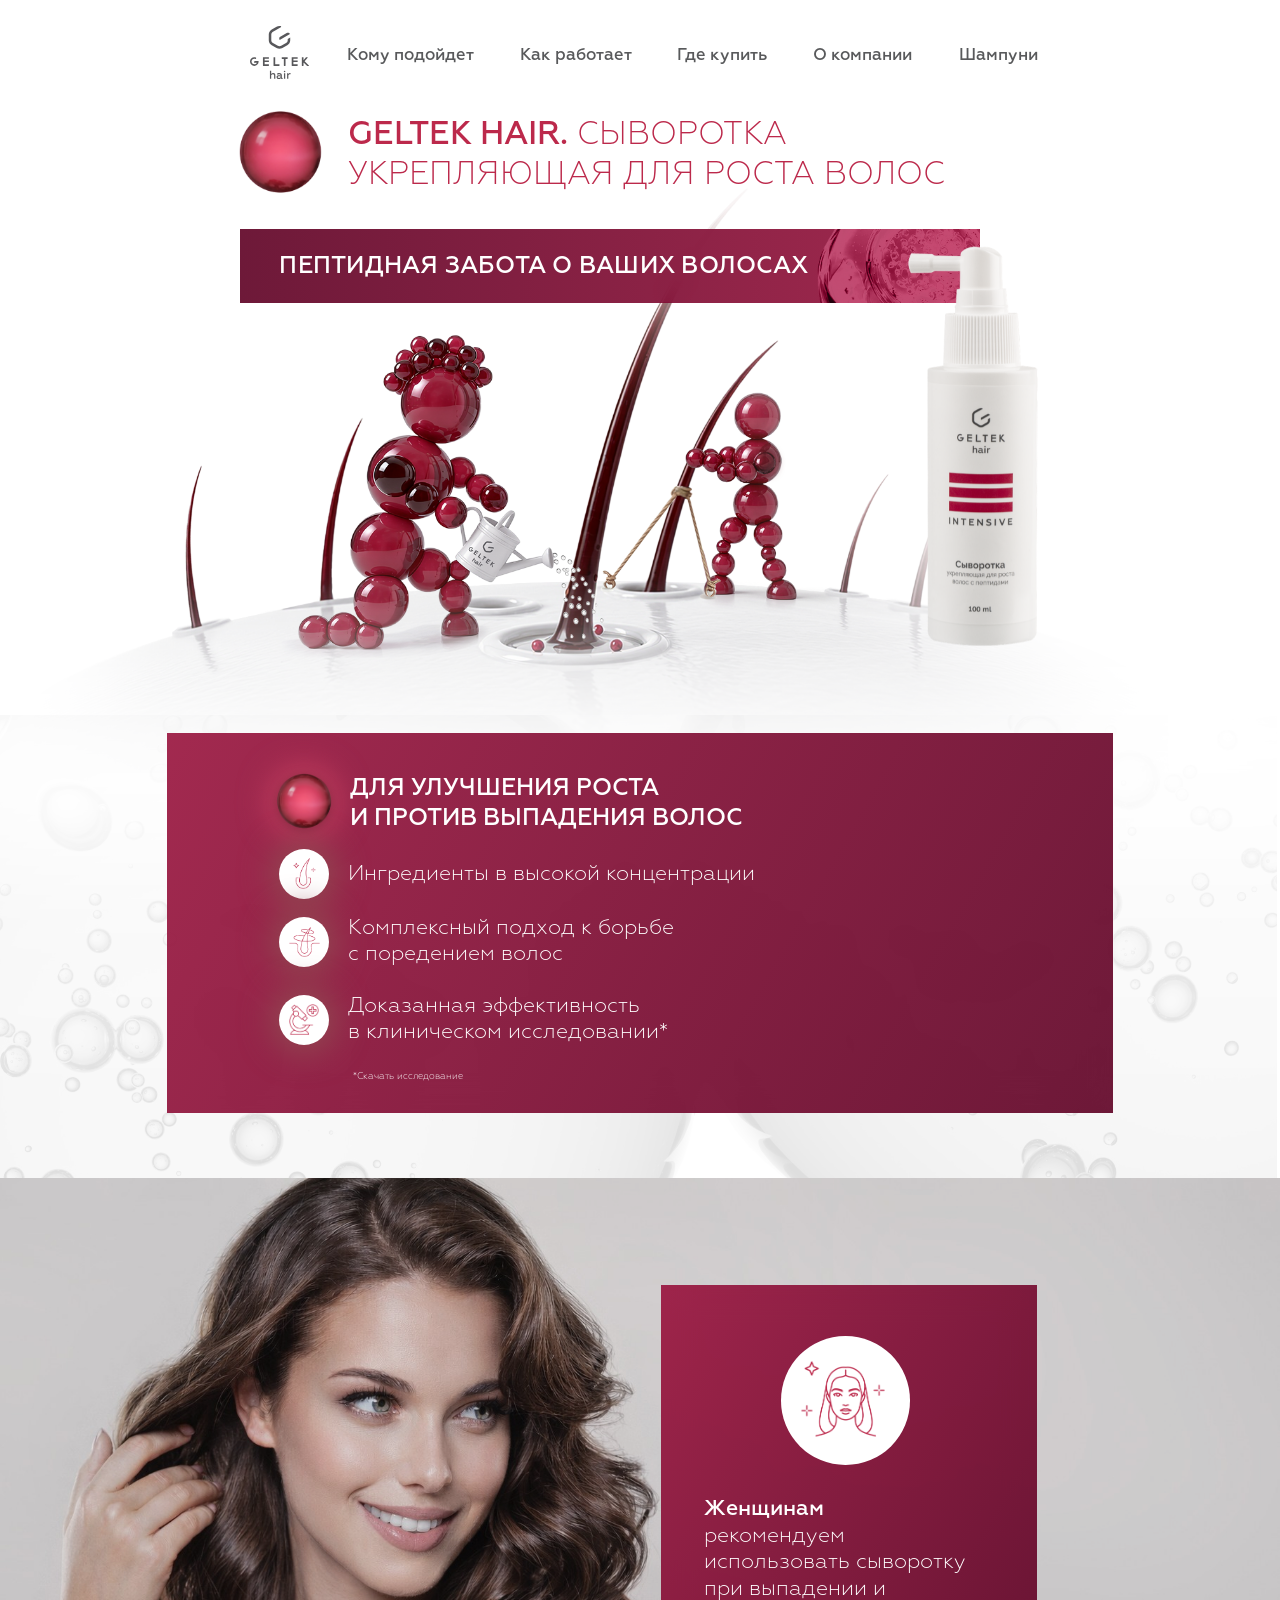
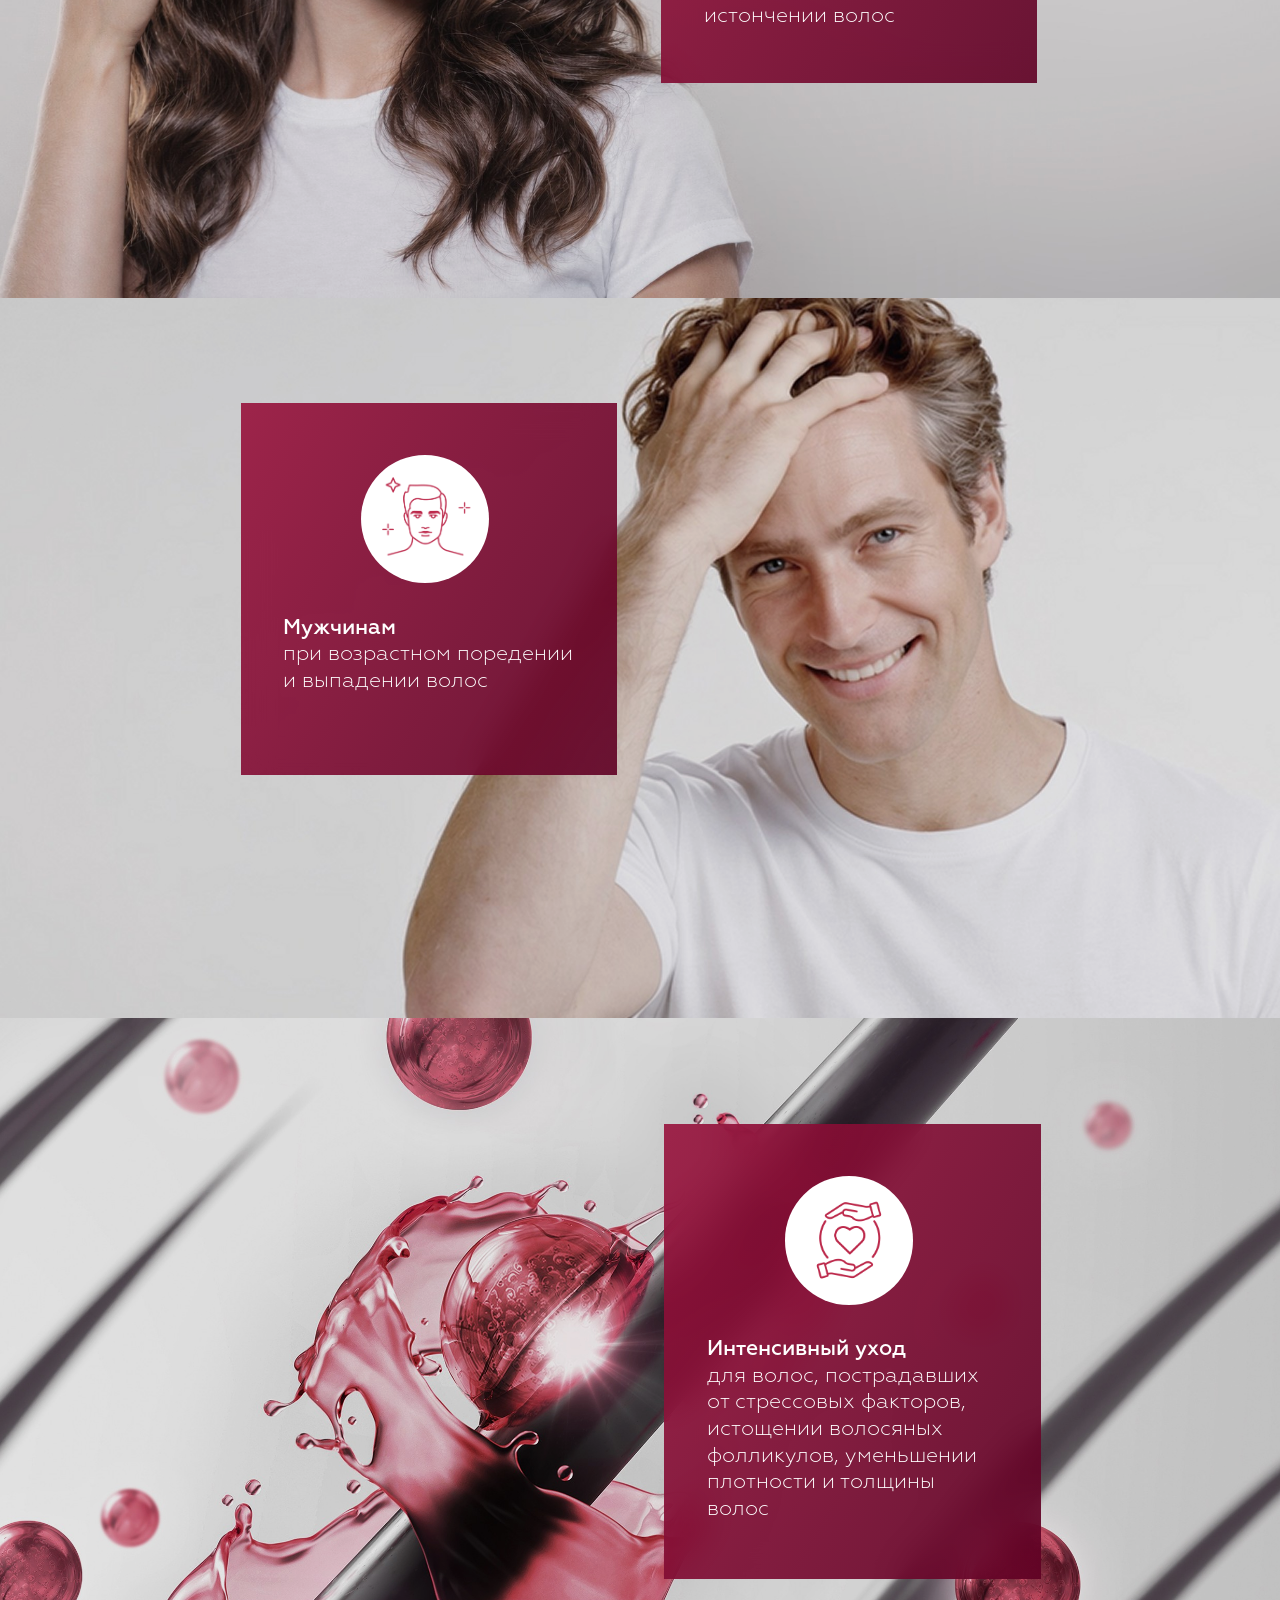
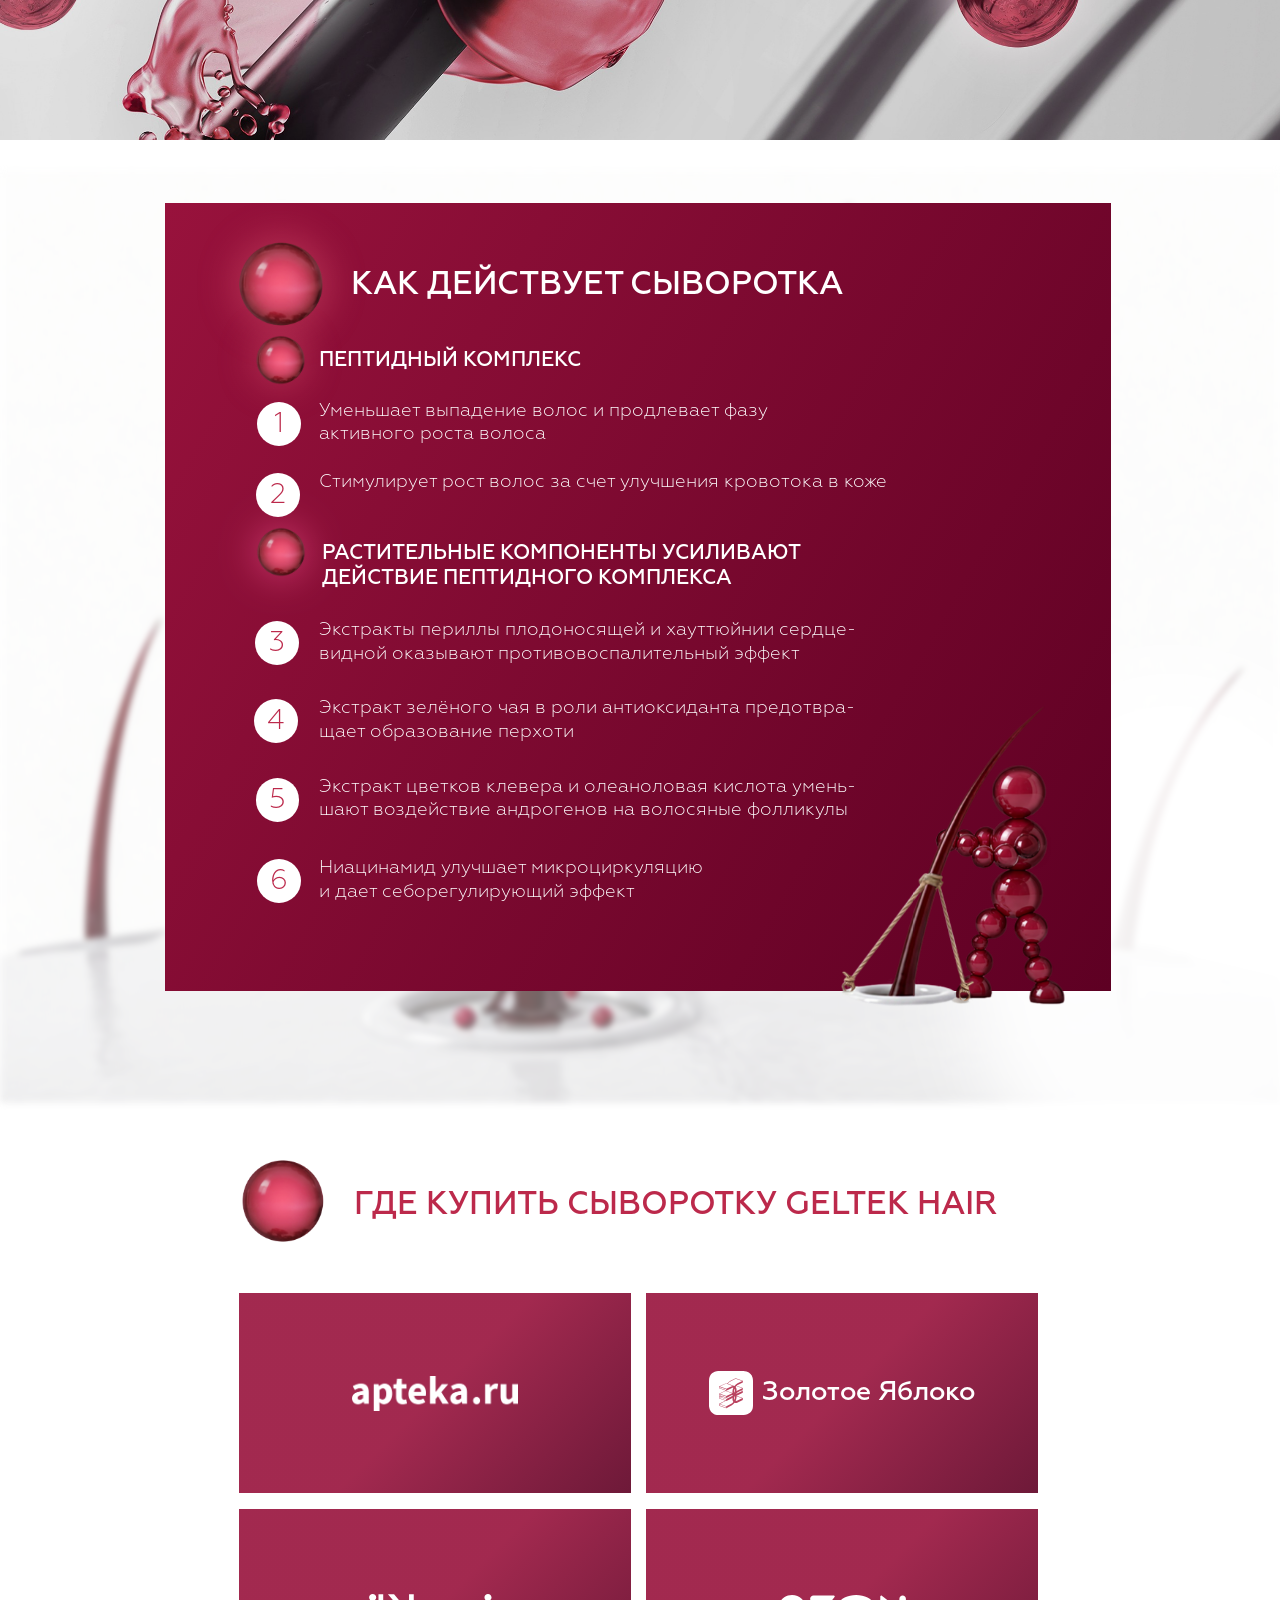
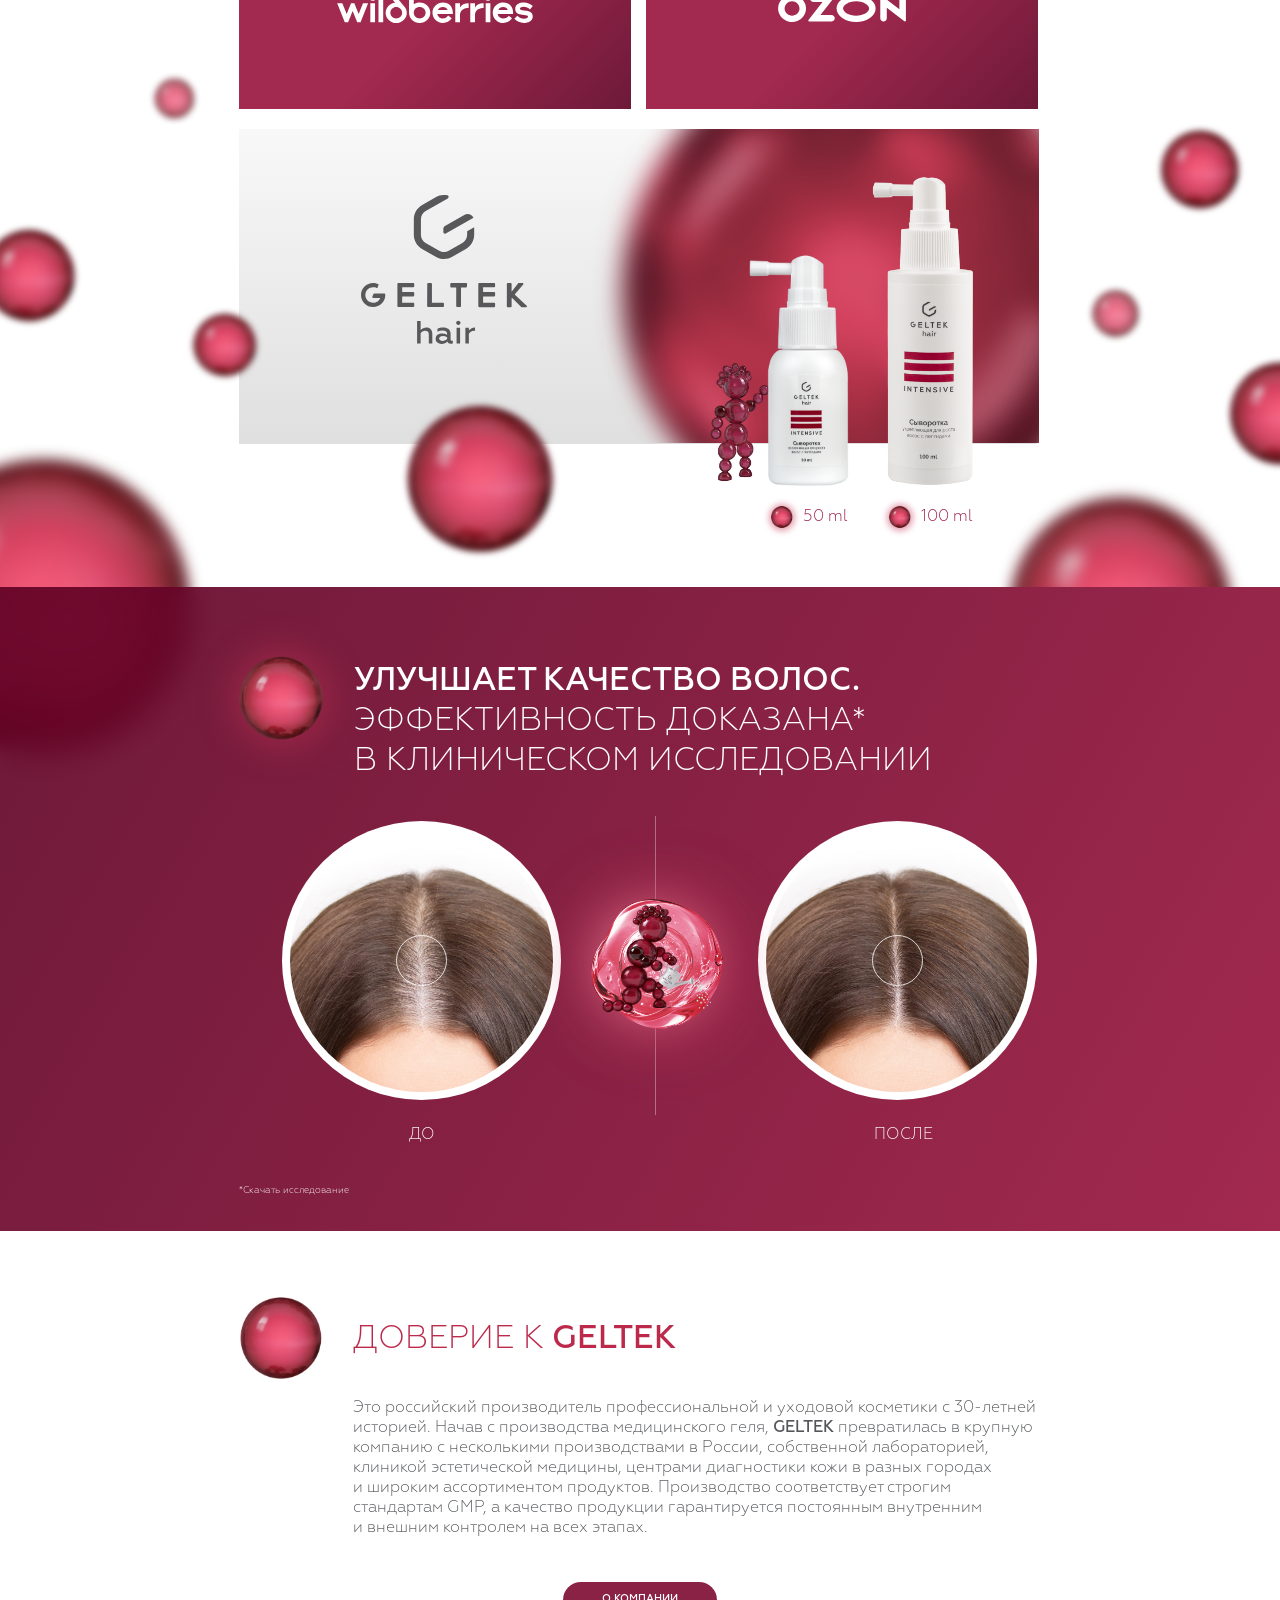
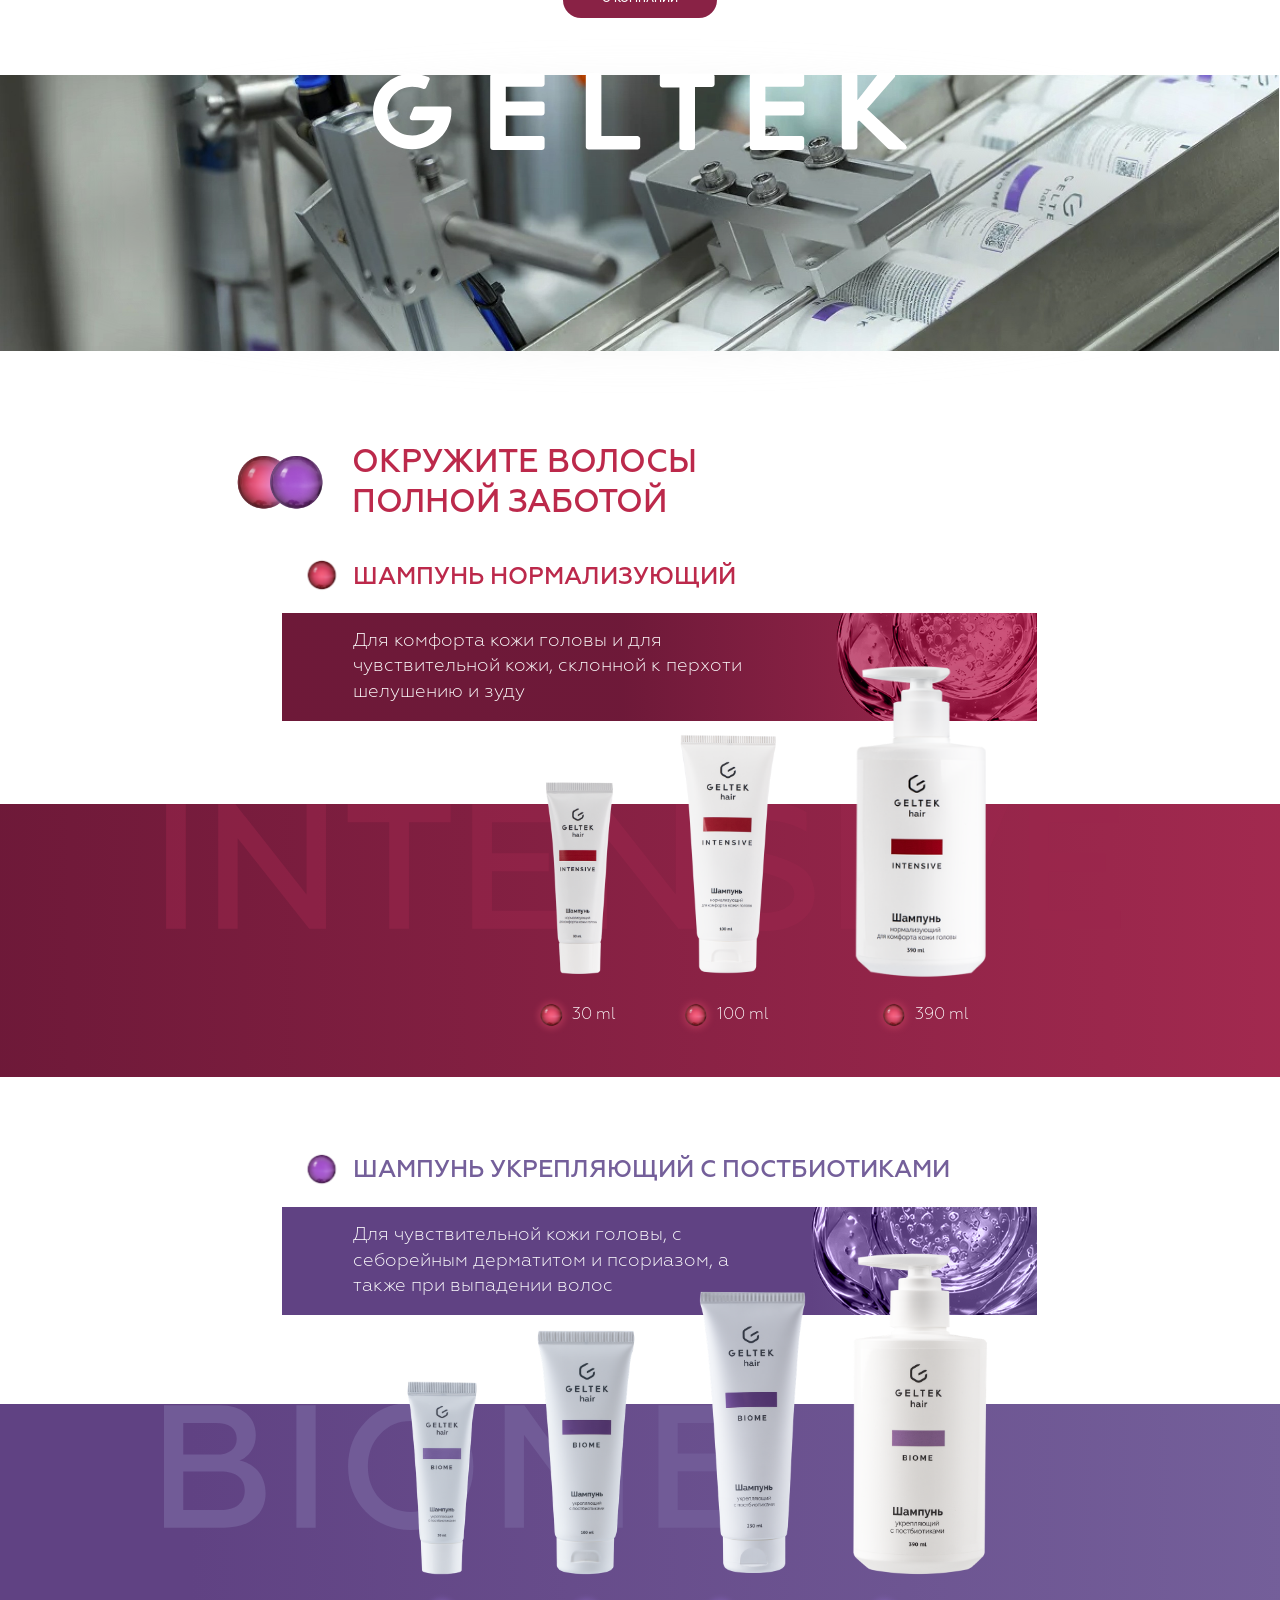
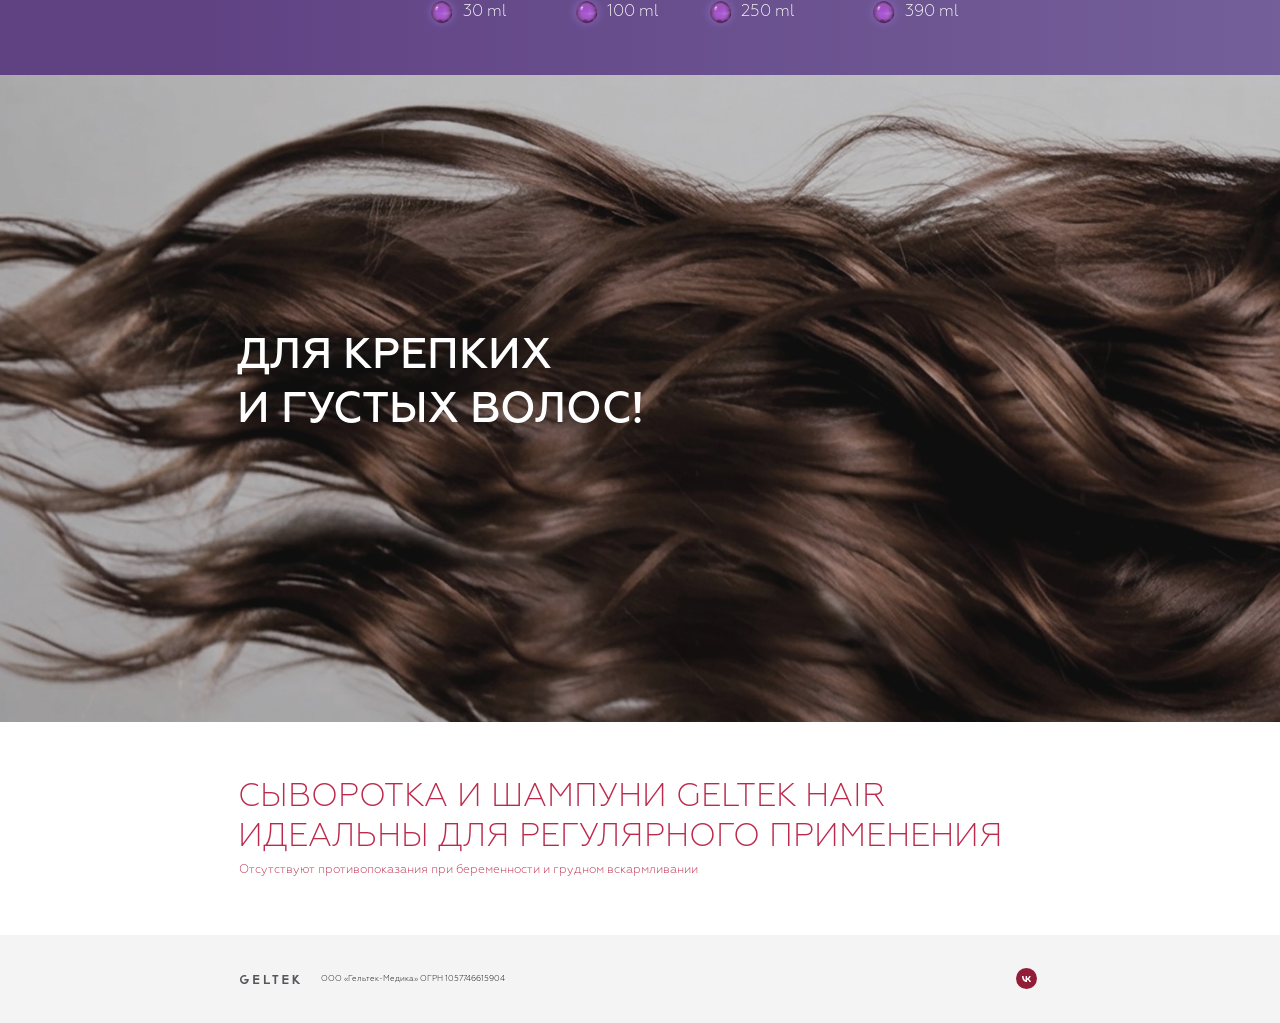
==== commit cac7a070: "Правки по комментариям заказчика от 31 июля (версия 2) - экран 4: текст плашки заменён на «Интенсивн" ====
--- a/rebuild/index.html
+++ b/rebuild/index.html
@@ -112,7 +112,7 @@
     <!-- Узел-аннотация 137:580 — тот же механизм, что и в предыдущих блоках -->
     <div class="abs glass card" data-par="12.266"></div>
     <div class="abs ic-circ icon" data-par="12.266"><img src="../assets/img/icons-wine/care.png" alt=""></div>
-    <p class="abs txt" data-par="12.266"><span class="b">Бережный уход</span><br>при себорее, псориазе, дерматозах и нарушении себорегуляции, если заболевания приводят к выпадению волос</p>
+    <p class="abs txt" data-par="12.266"><span class="b">Интенсивный уход</span><br>для волос, пострадавших от стрессовых факторов, истощении волосяных фолликулов, уменьшении плотности и толщины волос</p>
   </section>
 
   <!-- ЭКРАН 5: КАК ДЕЙСТВУЕТ СЫВОРОТКА -->
@@ -128,26 +128,32 @@
     <img class="abs sph title-sph" src="../assets/img/fig/sphere-red.png" alt="">
     <h2 class="abs title">Как действует сыворотка</h2>
 
-    <!-- пилюля 1: пептидный комплекс -->
-    <div class="abs pill pill1"></div>
+    <!-- Заголовок «Пептидный комплекс». Рамка-пилюля убрана по замечанию заказчика от 31.07:
+         в обновлённом макете заголовки внутри плашки идут строкой с шариком-маркером, без
+         обводки — так текстовый блок стал компактнее по высоте при прежней плашке. -->
     <div class="abs sph-glow p1-glow"></div>
     <img class="abs sph p1-sph" src="../assets/img/fig/sphere-red.png" alt="">
     <h3 class="abs pill-title pill1-title">Пептидный комплекс</h3>
 
-    <p class="abs body body12">Уменьшает выпадение волос и продлевает фазу<br>активного роста волоса<br><br>Стимулирует рост волос за счет улучшения кровотока в коже</p>
+    <!-- Пункты разнесены на отдельные абзацы: в обновлённом макете расстояния между ними
+         заданы координатами каждого пункта, а не пустой строкой внутри общего текста -->
+    <p class="abs body b1">Уменьшает выпадение волос и продлевает фазу<br>активного роста волоса</p>
     <div class="abs num-circ n1"><span>1</span></div>
+    <p class="abs body b2">Стимулирует рост волос за счет улучшения кровотока в коже</p>
     <div class="abs num-circ n2"><span>2</span></div>
 
-    <!-- пилюля 2: растительные компоненты -->
-    <div class="abs pill pill2"></div>
+    <!-- Заголовок «Растительные компоненты…» — тоже без рамки-пилюли -->
     <div class="abs sph-glow p2-glow"></div>
     <img class="abs sph p2-sph" src="../assets/img/fig/sphere-red.png" alt="">
     <h3 class="abs pill-title pill2-title">Растительные компоненты усиливают<br>действие пептидного комплекса</h3>
 
-    <p class="abs body body36">Экстракты периллы плодоносящей и хауттюйнии сердце-<br>видной оказывают противовоспалительный эффект<br><br>Экстракт зелёного чая в роли антиоксиданта предотвра-<br>щает образование перхоти<br><br>Экстракт цветков клевера и олеаноловая кислота умень-<br>шают воздействие андрогенов на волосяные фолликулы<br><br>Ниацинамид улучшает микроциркуляцию<br>и дает себорегулирующий эффект</p>
+    <p class="abs body b3">Экстракты периллы плодоносящей и хауттюйнии сердце-<br>видной оказывают противовоспалительный эффект</p>
     <div class="abs num-circ n3"><span>3</span></div>
+    <p class="abs body b4">Экстракт зелёного чая в роли антиоксиданта предотвра-<br>щает образование перхоти</p>
     <div class="abs num-circ n4"><span>4</span></div>
+    <p class="abs body b5">Экстракт цветков клевера и олеаноловая кислота умень-<br>шают воздействие андрогенов на волосяные фолликулы</p>
     <div class="abs num-circ n5"><span>5</span></div>
+    <p class="abs body b6">Ниацинамид улучшает микроциркуляцию<br>и дает себорегулирующий эффект</p>
     <div class="abs num-circ n6"><span>6</span></div>
 
     <div class="abs man-wrap" data-fig="137:235">
@@ -311,7 +317,7 @@
 
     <div class="abs banner v-banner">
       <img class="banner-drop" src="../assets/img/fig/drop-violet-fx.png" alt="" data-fig="137:411">
-      <span>Для поддержки здоровья кожи головы при склонности к выпадению волос</span>
+      <span>Для чувствительной кожи головы, с себорейным дерматитом и псориазом, а также при выпадении волос</span>
     </div>
 
     <img class="abs pack v-post30" src="../assets/img/fig/post-30.png" alt="" data-fig="229:13">
@@ -424,7 +430,7 @@
     <img class="abs m-photo" src="../assets/img/fig/demo-crop-m.jpg" alt="" data-fig="181:1911">
     <div class="abs glass m-card"></div>
     <div class="abs m-ic-circ m-icon"><img src="../assets/img/icons-wine/care.png" alt=""></div>
-    <p class="abs m-txt"><span class="b">Бережный уход</span><br>при себорее, псориазе, дерматозах и нарушении себорегуляции, если заболевания приводят к выпадению волос</p>
+    <p class="abs m-txt"><span class="b">Интенсивный уход</span><br>для волос, пострадавших от стрессовых факторов, истощении волосяных фолликулов, уменьшении плотности и толщины волос</p>
   </section>
 
   <!-- M-ЭКРАН 5: КАК ДЕЙСТВУЕТ -->
@@ -566,7 +572,7 @@
     <h3 class="abs m-subhat m-v-subhat">Шампунь укрепляющий с постбиотиками</h3>
     <div class="abs m-banner m-v-banner">
       <img class="banner-drop" src="../assets/img/fig/drop-violet.png" alt="">
-      <span>Для поддержки здоровья кожи головы при склонности к выпадению волос</span>
+      <span>Для чувствительной кожи головы, с себорейным дерматитом и псориазом, а также при выпадении волос</span>
     </div>
     <div class="abs m-v-band"><span class="wm">BIOME</span></div>
     <img class="abs m-pack m-v-post30" src="../assets/img/fig/post-30.png" alt="">
--- a/rebuild/style.css
+++ b/rebuild/style.css
@@ -255,33 +255,41 @@
 .s5 .title{left:27.448cqw;top:10cqw;width:53.958cqw;z-index:4;color:#fff;font-weight:500;
   font-size:2.5cqw;line-height:1.25;text-transform:uppercase}
 
-/* пилюли-контейнеры заголовков (только контур, ширина — по рамке 137:221/229,
-   без учёта шарика, который выступает за рамку отдельным слоем) */
-.s5 .pill{border:1px solid rgba(255,255,255,.4);border-radius:3.359cqw;z-index:4}
-.s5 .pill1{left:18.802cqw;top:16.875cqw;width:32.015cqw;height:5.9cqw}
-.s5 .pill2{left:18.802cqw;top:34.117cqw;width:49.257cqw;height:5.9cqw}
-
-.s5 .p1-glow{left:19.624cqw;top:17.59cqw;width:4.53cqw;height:4.53cqw}
-.s5 .p1-sph{left:19.168cqw;top:17.104cqw;width:5.424cqw;height:5.472cqw}
-.s5 .pill1-title{left:24.948cqw;top:18.906cqw;width:29.01cqw;z-index:4;color:#fff;font-weight:500;
+/* Рамки-пилюли вокруг заголовков (137:221/229) убраны по замечанию заказчика от 31.07: в
+   обновлённом макете заголовки идут строкой с шариком-маркером. Благодаря этому текстовый блок
+   стал компактнее по высоте, а сама бордовая плашка осталась прежней — так и просил заказчик.
+   Вертикальные координаты элементов блока сняты с обновлённого макета (эталон 1:1, замер по
+   строкам текста и центрам кружков), горизонтальные и кегли — прежние, из нашей вёрстки. */
+.s5 .p1-glow{left:19.624cqw;top:15.104cqw;width:4.53cqw;height:4.53cqw}
+.s5 .p1-sph{left:19.168cqw;top:14.635cqw;width:5.424cqw;height:5.472cqw}
+.s5 .pill1-title{left:24.948cqw;top:16.458cqw;width:29.01cqw;z-index:4;color:#fff;font-weight:500;
   font-size:1.615cqw;line-height:1.25;text-transform:uppercase}
 
-.s5 .p2-glow{left:19.67cqw;top:34.878cqw;width:4.53cqw;height:4.53cqw;mix-blend-mode:screen}
-.s5 .p2-sph{left:19.214cqw;top:34.392cqw;width:5.424cqw;height:5.472cqw}
-.s5 .pill2-title{left:25.159cqw;top:35.24cqw;width:47.382cqw;z-index:4;color:#fff;font-weight:500;
+.s5 .p2-glow{left:19.67cqw;top:30.156cqw;width:4.53cqw;height:4.53cqw;mix-blend-mode:screen}
+.s5 .p2-sph{left:19.214cqw;top:29.688cqw;width:5.424cqw;height:5.472cqw}
+.s5 .pill2-title{left:25.159cqw;top:31.51cqw;width:47.382cqw;z-index:4;color:#fff;font-weight:500;
   font-size:1.615cqw;line-height:1.25;text-transform:uppercase}
 
-.s5 .body{z-index:4;color:#fff;font-weight:300;font-size:1.458cqw;line-height:1.258}
-.s5 .body12{left:24.905cqw;top:24.513cqw;width:48.571cqw}
-.s5 .body36{left:24.905cqw;top:41.97cqw;width:48.571cqw}
-
+/* Пункты: каждый — самостоятельный абзац со своей координатой (в обновлённом макете расстояния
+   между ними заданы позициями, а не пустой строкой внутри общего текста) */
+.s5 .body{z-index:4;color:#fff;font-weight:300;font-size:1.458cqw;line-height:1.258;
+  left:24.905cqw;width:48.571cqw}
+.s5 .b1{top:20.521cqw}
+.s5 .b2{top:26.042cqw}
+.s5 .b3{top:37.656cqw}
+.s5 .b4{top:43.75cqw}
+.s5 .b5{top:49.896cqw}
+.s5 .b6{top:56.25cqw}
+
+/* Кружки с номерами центрируются по первой строке своего пункта: в макете центр кружка стабильно
+   на 36px ниже верха текста (проверено по всем шести пунктам эталона) */
 .s5 .num-circ{width:3.43cqw;height:3.43cqw;font-size:2.188cqw;z-index:5}
-.s5 .n1{left:20.057cqw;top:24.33cqw}
-.s5 .n2{left:20.011cqw;top:29.178cqw}
-.s5 .n3{left:19.92cqw;top:41.938cqw}
-.s5 .n4{left:19.874cqw;top:47.289cqw}
-.s5 .n5{left:19.966cqw;top:52.686cqw}
-.s5 .n6{left:20.103cqw;top:58.266cqw}
+.s5 .n1{left:20.057cqw;top:20.677cqw}
+.s5 .n2{left:20.011cqw;top:26.198cqw}
+.s5 .n3{left:19.92cqw;top:37.813cqw}
+.s5 .n4{left:19.874cqw;top:43.906cqw}
+.s5 .n5{left:19.966cqw;top:50.052cqw}
+.s5 .n6{left:20.103cqw;top:56.406cqw}
 
 /* обёртка 137:235 — полный бокс группы (576×654 = 30×34.062cqw). Обрезки нет: маска 137:237
    (576×584) охватывает только группу 137:236 с декоративным красным эллипсом 137:238, а сама
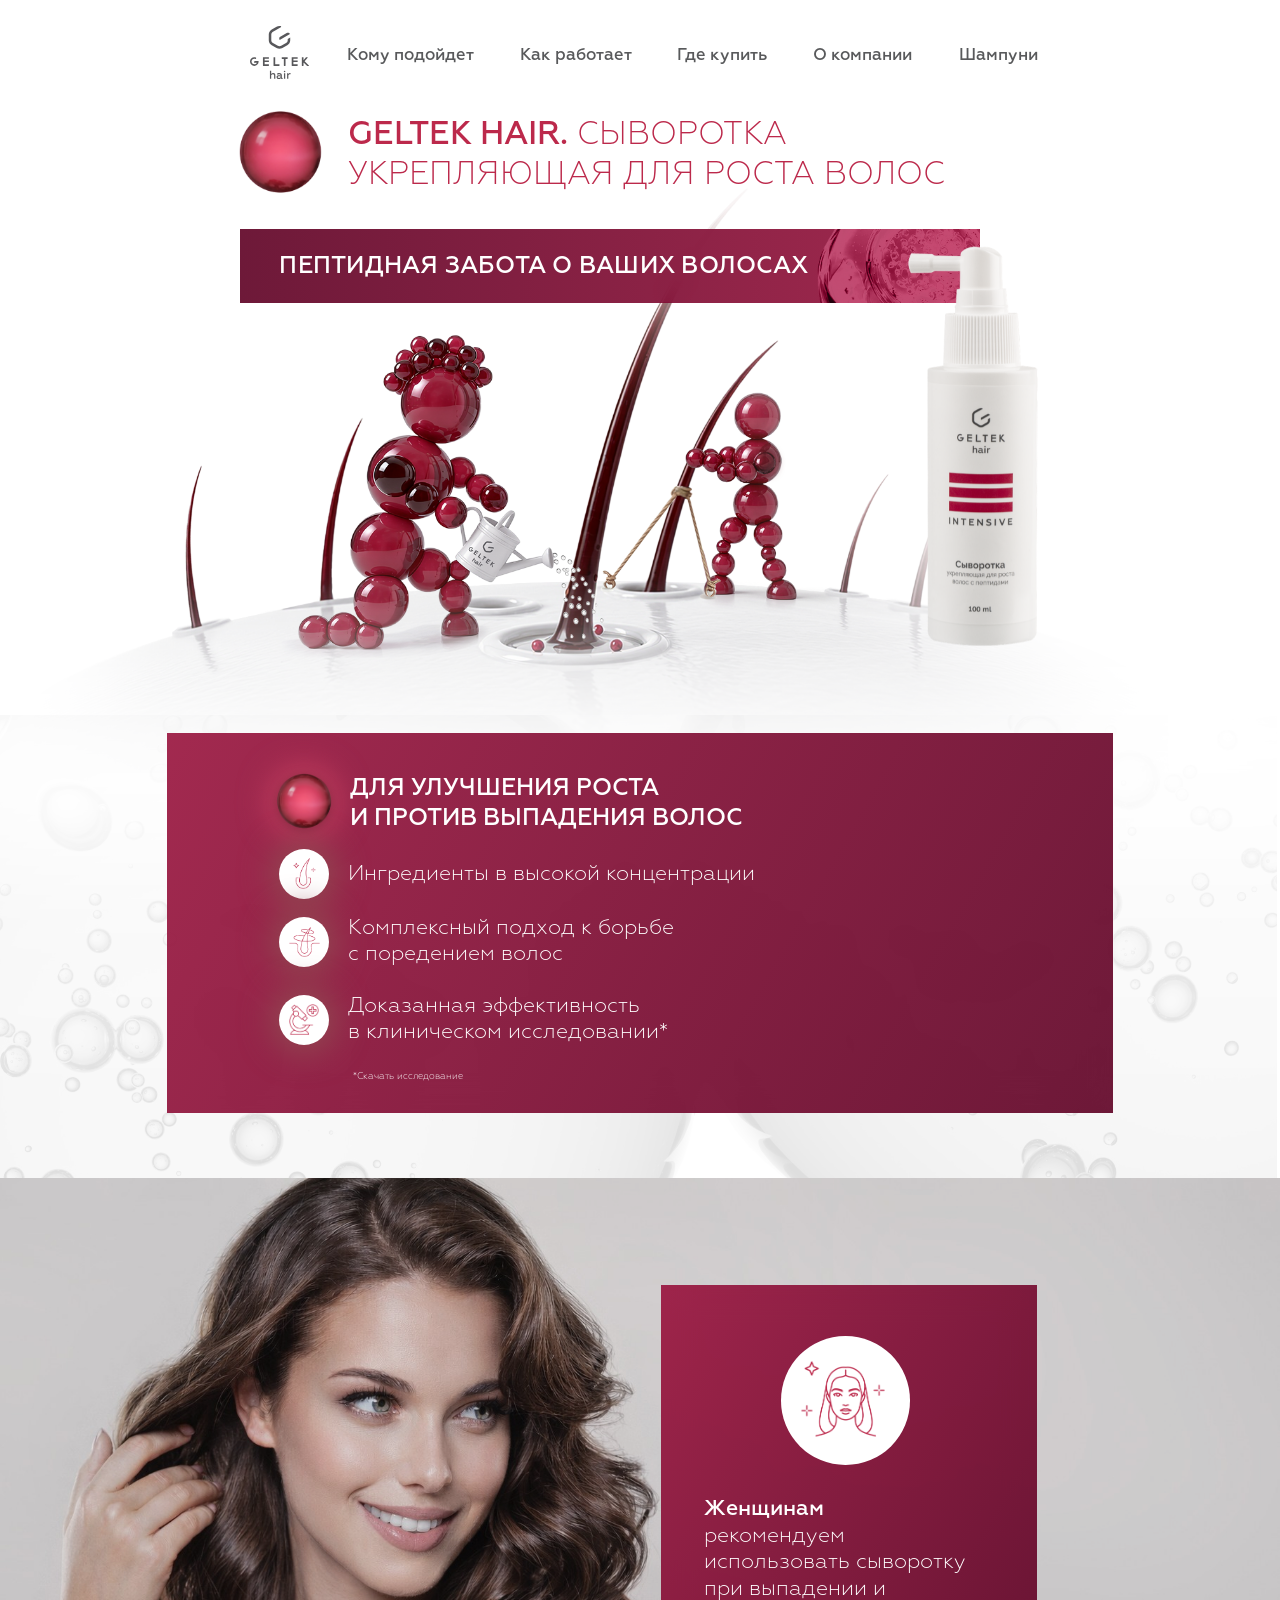
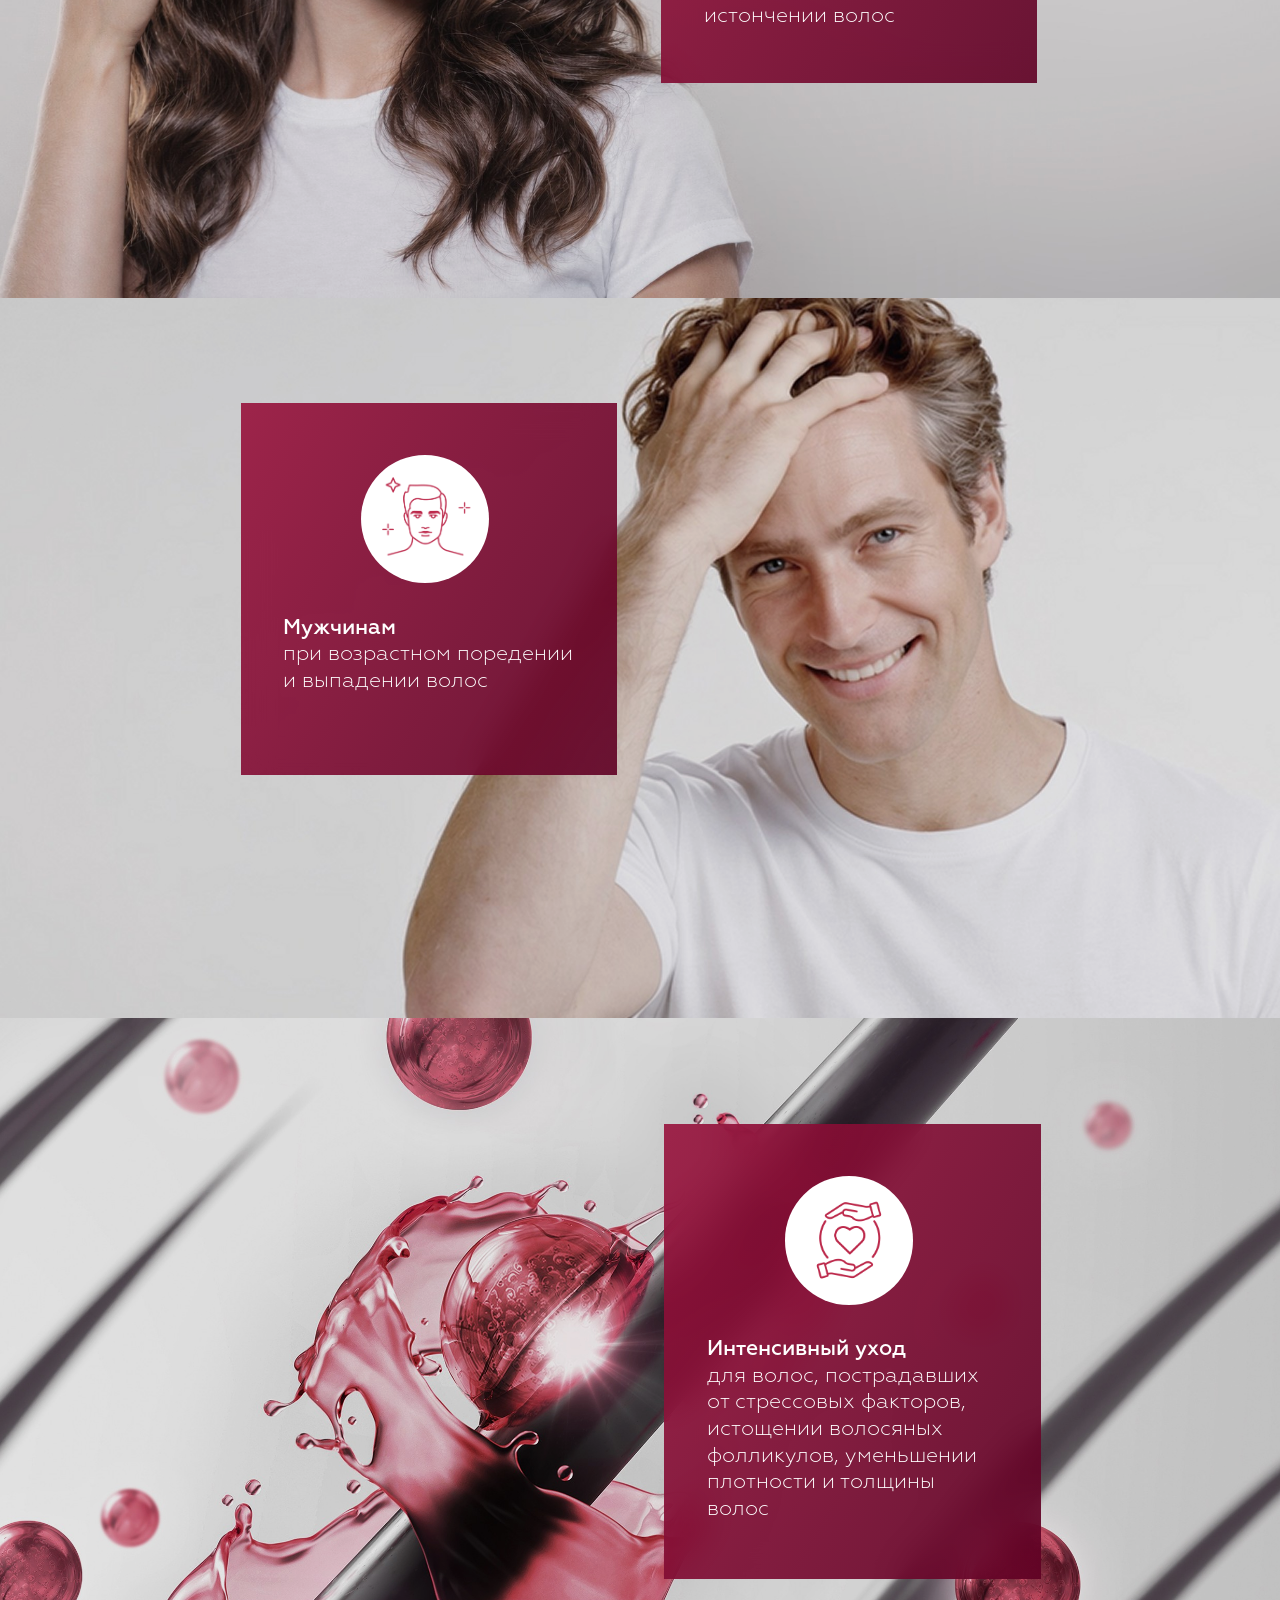
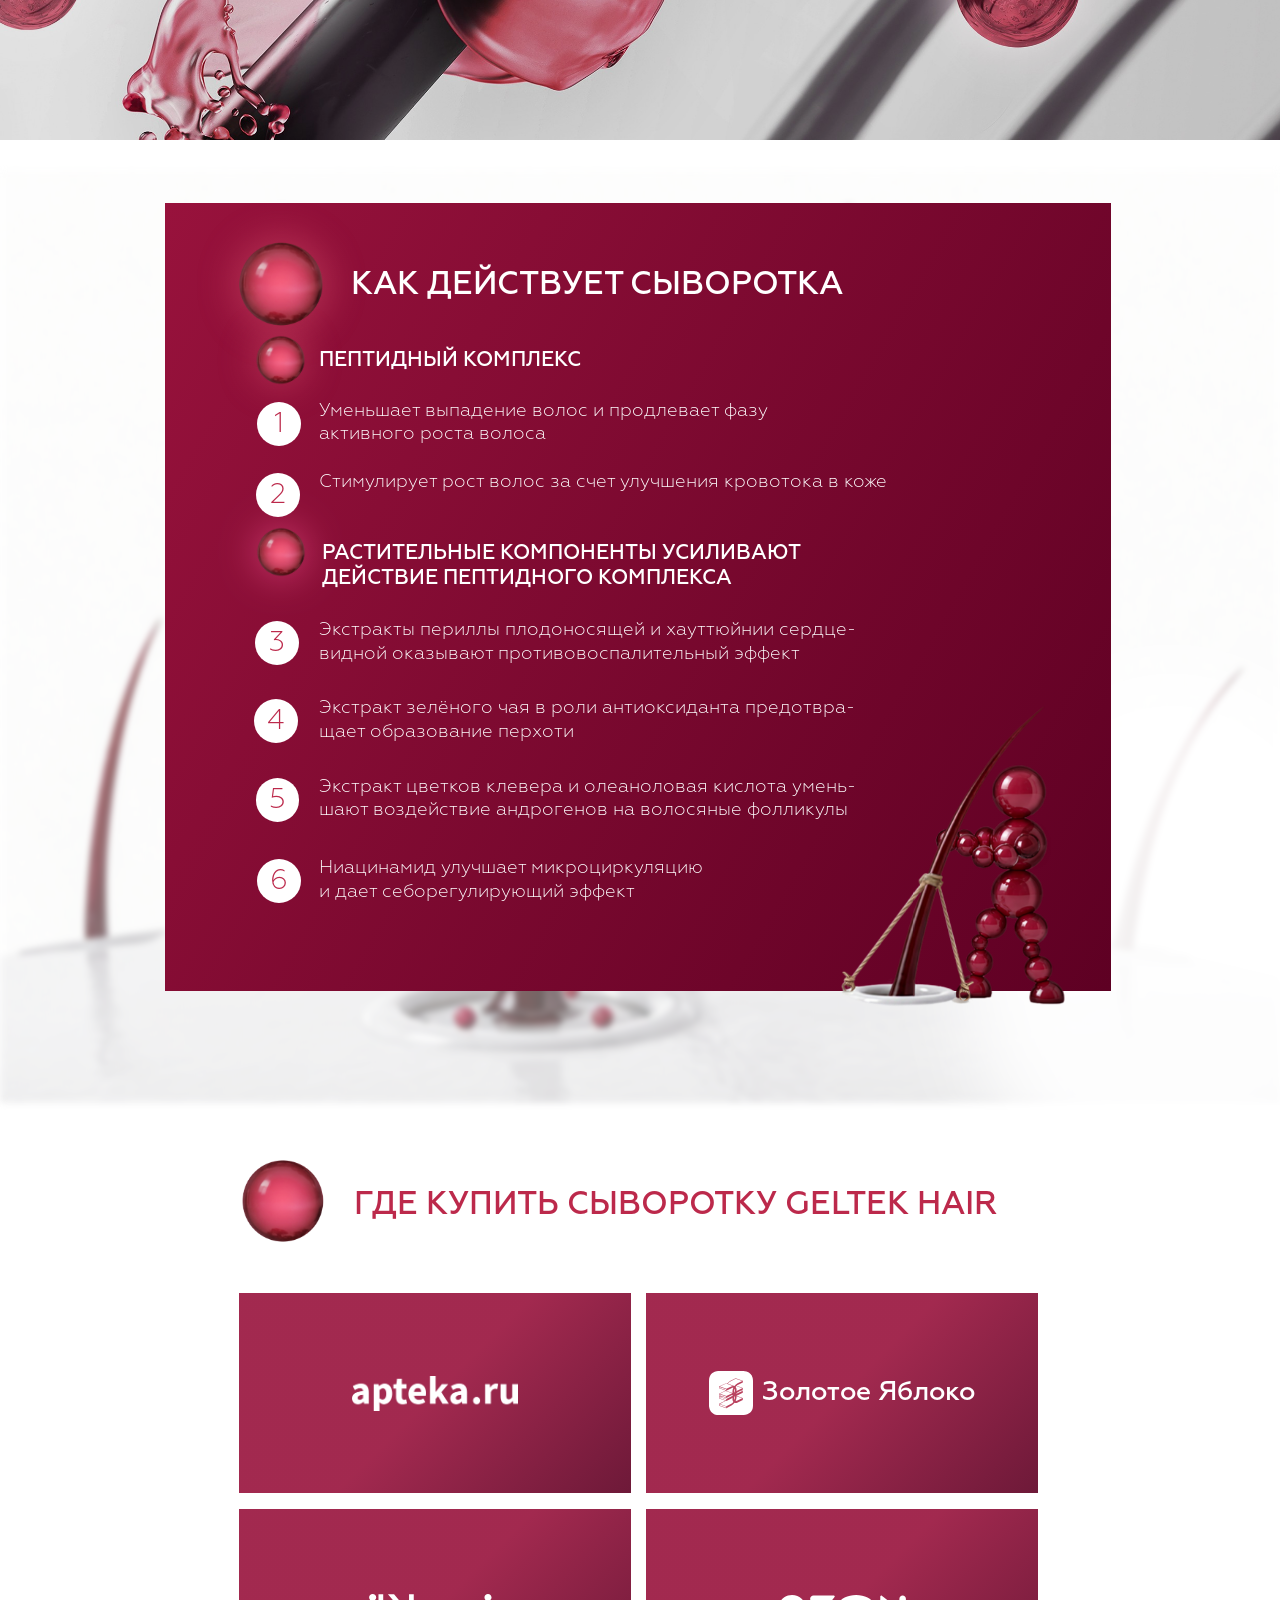
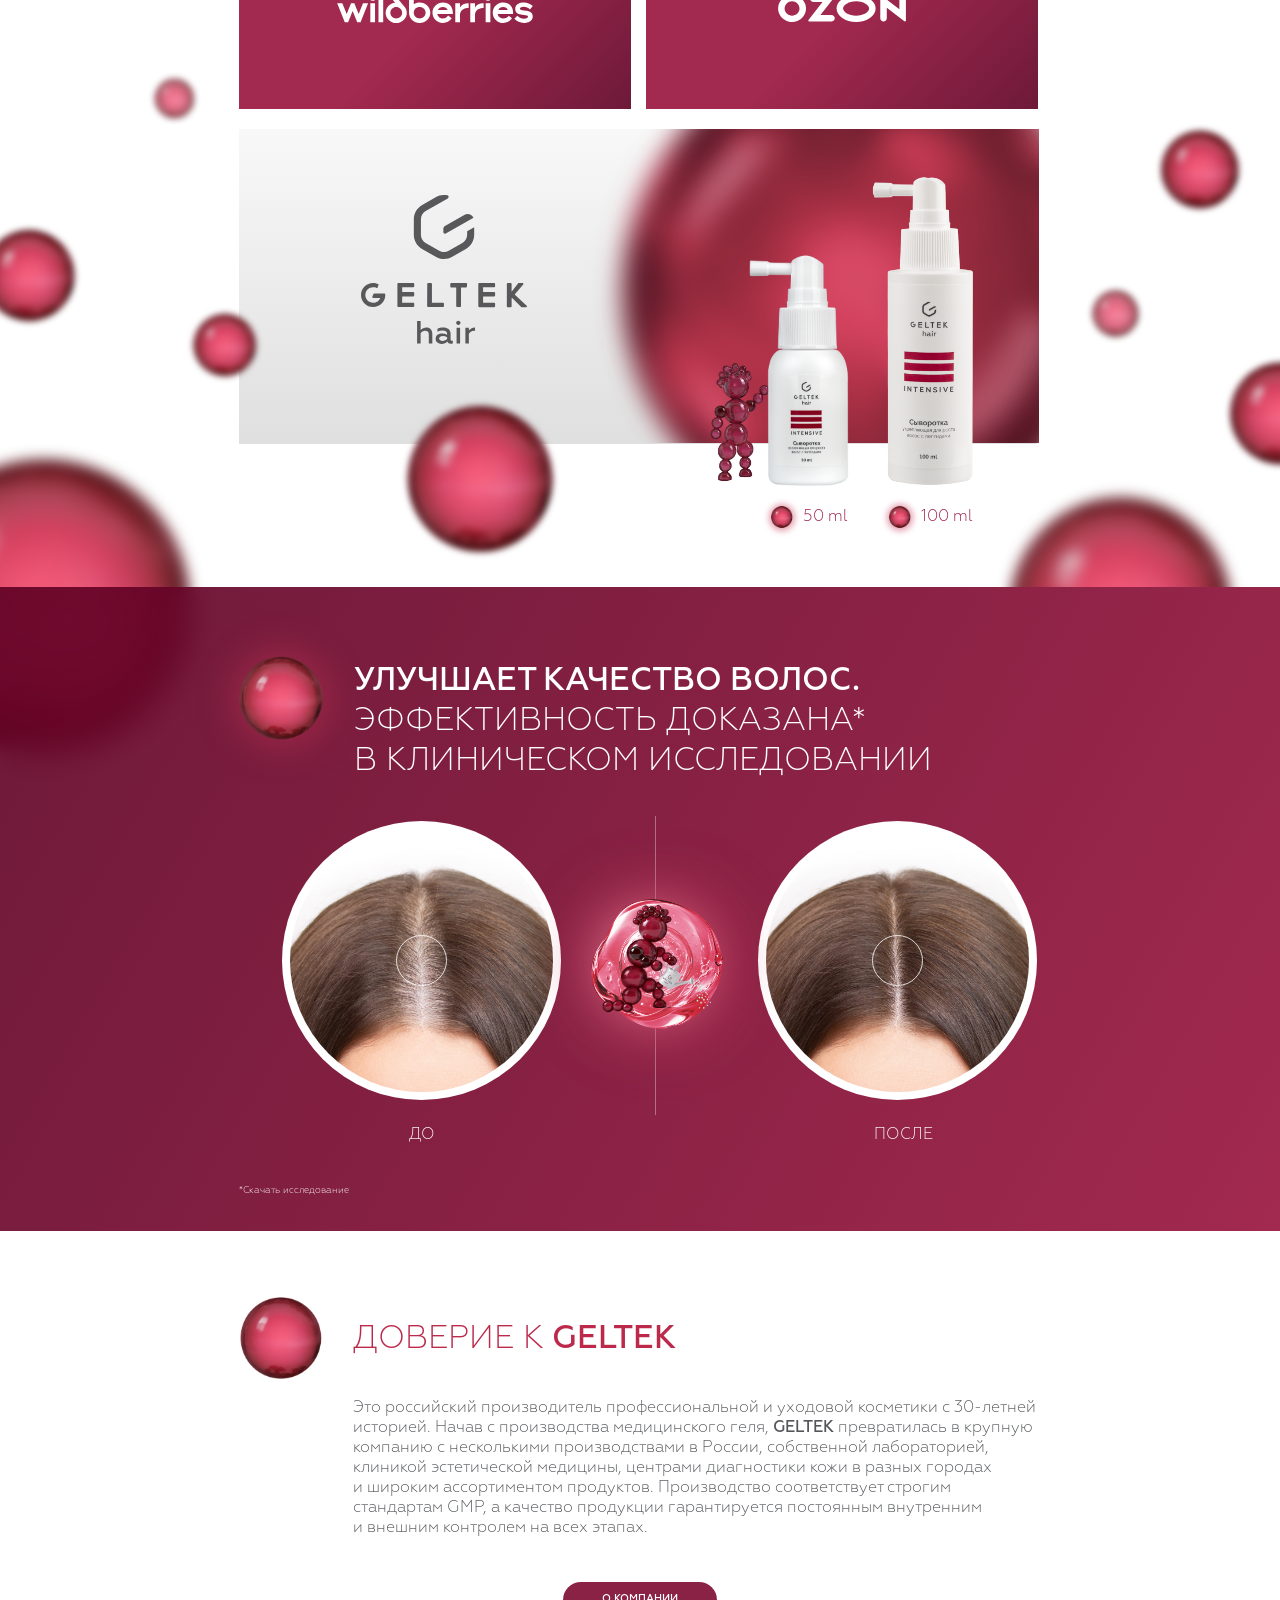
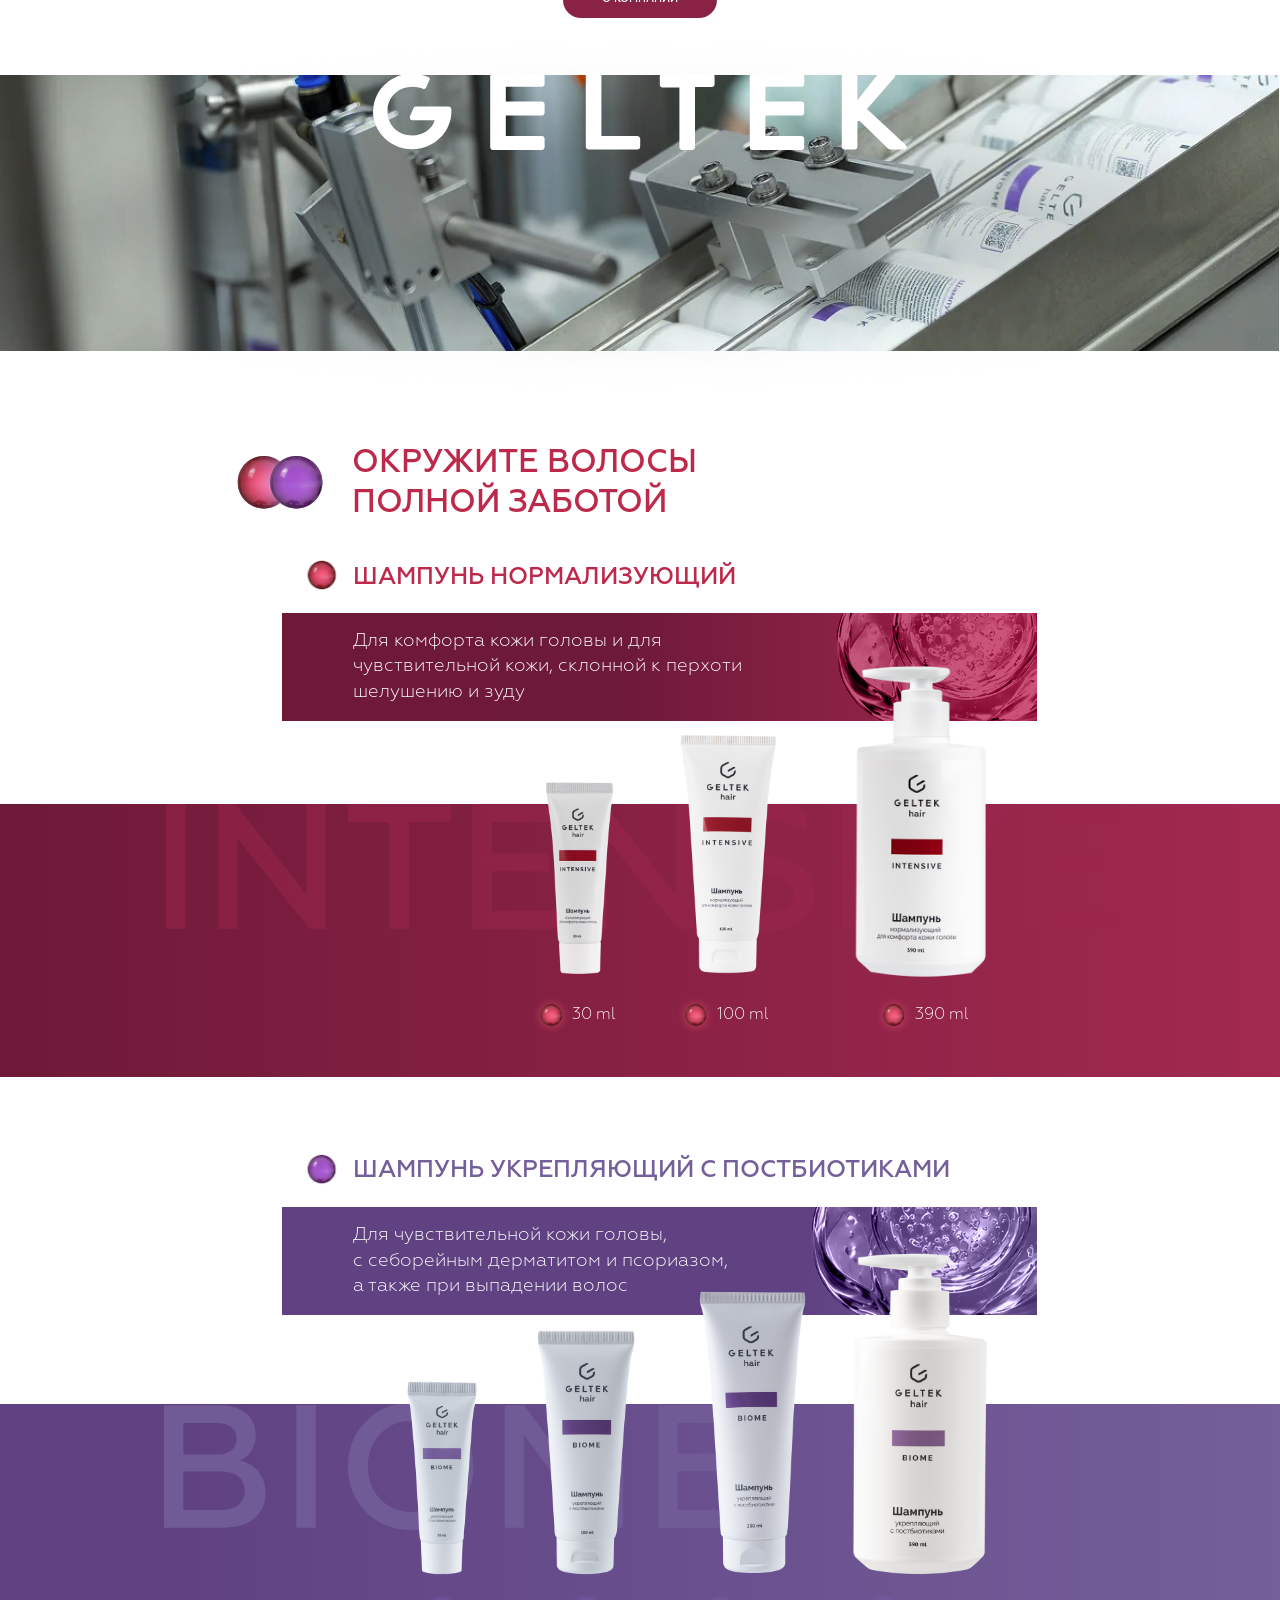
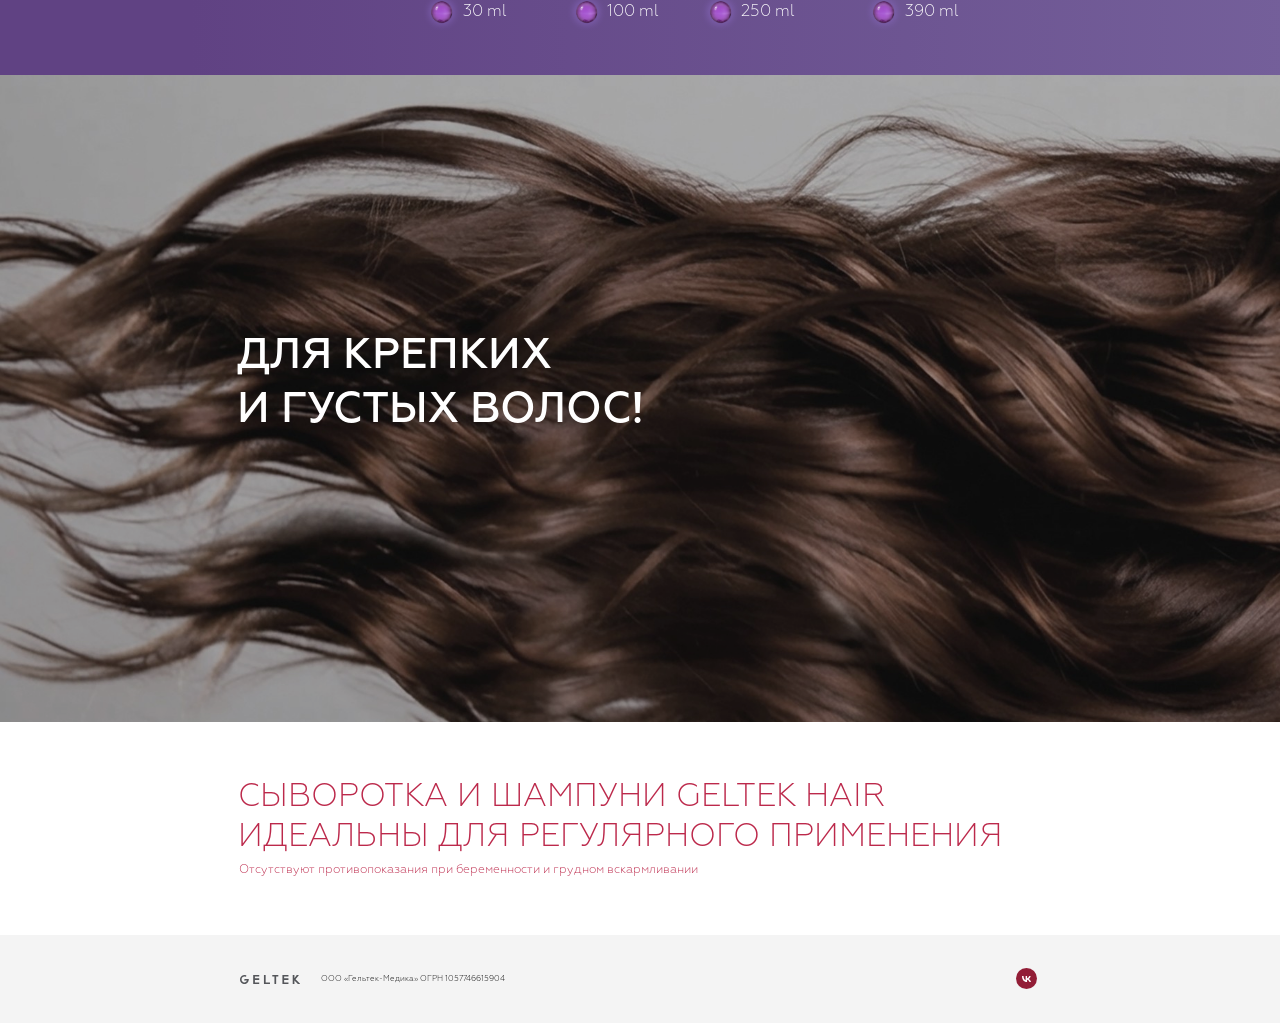
==== commit 322339da: "Доработки по комментариям от 1 августа Десктоп: перенос строк в баннере шампуня с постбиотиками; пос" ====
--- a/rebuild/index.html
+++ b/rebuild/index.html
@@ -40,11 +40,11 @@
       <span>Пептидная забота о ваших волосах</span>
     </div>
 
-    <!-- Движение флакона по прокрутке. Конечная точка задана заказчиком: нижний край флакона
+    <!-- Движение флакона по прокрутке. Конечная точка согласована: нижний край флакона
          останавливается на 30px выше нижней кромки бордовой плашки преимуществ (её низ 1669,
          высота флакона 634 → top 1005 = 52.344cqw).
-         Скорость 2.2 подобрана по замечанию «флакон должен оставаться в кадре и быть виден
-         целиком»: смещение по странице (657px) почти равно пройденной прокрутке (803px), поэтому
+         Скорость 2.2 подобрана так, чтобы флакон оставался в кадре целиком: смещение по
+         странице (657px) почти равно пройденной прокрутке (803px), поэтому
          относительно окна флакон почти стоит на месте — за всё движение поднимается лишь на
          ~146px вместо прежних 500 и не уходит за верхнюю кромку. Путь пройден к 45% прохождения
          секции (1/2.2), дальше флакон стоит. -->
@@ -128,9 +128,9 @@
     <img class="abs sph title-sph" src="../assets/img/fig/sphere-red.png" alt="">
     <h2 class="abs title">Как действует сыворотка</h2>
 
-    <!-- Заголовок «Пептидный комплекс». Рамка-пилюля убрана по замечанию заказчика от 31.07:
-         в обновлённом макете заголовки внутри плашки идут строкой с шариком-маркером, без
-         обводки — так текстовый блок стал компактнее по высоте при прежней плашке. -->
+    <!-- Заголовок «Пептидный комплекс». Рамка-пилюля убрана: в обновлённом макете заголовки
+         внутри плашки идут строкой с шариком-маркером, без обводки — так текстовый блок стал
+         компактнее по высоте при прежнем размере плашки. -->
     <div class="abs sph-glow p1-glow"></div>
     <img class="abs sph p1-sph" src="../assets/img/fig/sphere-red.png" alt="">
     <h3 class="abs pill-title pill1-title">Пептидный комплекс</h3>
@@ -187,7 +187,7 @@
       <!-- .glowbox-light (137:258, слой из макета) убран: круг 50.104cqw больше клиппера .glowbox
            по высоте почти вдвое, поэтому даже с мягким краем заливки он неизбежно обрезался
            overflow:hidden жёсткой линией — читалось как светлый полупрозрачный квадрат на сфере.
-           В эталоне (ref_s6.jpg) над сферой нет отдельного светлого пятна — переход плашки в сферу
+           В макете над сферой нет отдельного светлого пятна — переход плашки в сферу
            идёт только за счёт собственного градиента картинки .glowbox-sphere -->
       <img class="abs glowbox-sphere" src="../assets/img/fig/sphere-big.png" alt="">
     </div>
@@ -225,8 +225,8 @@
       </div>
     </div>
     <!-- f7 вынесен из .deco-layer (overflow:hidden по высоте .s6 обрезал шар снизу) — на прямом
-         ребёнке .s6 своя параллакс-разметка (data-par как у .deco-par); z-index ниже .s7 .s7card
-         по замечанию клиента — шар должен уходить под бордовую плашку следующего экрана. -->
+         ребёнке .s6 своя параллакс-разметка (data-par как у .deco-par); z-index ниже .s7 .s7card,
+         чтобы шар уходил под бордовую плашку следующего экрана. -->
     <img class="abs float f7" src="../assets/img/fig/sphere-red.png" alt="" data-fig="137:298" data-par="12.969">
   </section>
 
@@ -239,8 +239,8 @@
     <h2 class="abs s7-title"><span class="b">Улучшает качество волос.</span><br>Эффективность доказана*<br>в клиническом исследовании</h2>
 
     <!-- ДО -->
-    <!-- По замечанию клиента круг «до»/«после» и шар-разделитель должны двигаться при прокрутке
-         как единое целое: data-par перенесён с фото на кольцо/маску/точку/подпись каждого круга
+    <!-- Круг «до»/«после» и шар-разделитель движутся при прокрутке как единое целое:
+         data-par перенесён с фото на кольцо/маску/точку/подпись каждого круга
          (одна и та же амплитуда — двигаются синхронно), фото внутри маски больше не смещается
          отдельно -->
     <div class="abs ba-ring ba-before" data-par="5.188"></div>
@@ -317,7 +317,7 @@
 
     <div class="abs banner v-banner">
       <img class="banner-drop" src="../assets/img/fig/drop-violet-fx.png" alt="" data-fig="137:411">
-      <span>Для чувствительной кожи головы, с себорейным дерматитом и псориазом, а также при выпадении волос</span>
+      <span>Для чувствительной кожи головы,<br>с себорейным дерматитом и псориазом,<br>а также при выпадении волос</span>
     </div>
 
     <img class="abs pack v-post30" src="../assets/img/fig/post-30.png" alt="" data-fig="229:13">
@@ -335,8 +335,8 @@
 
   <!-- ЭКРАН 10: КРЕПКИЕ ВОЛОСЫ + ФИНАЛ -->
   <section class="s10" data-fig="137:476">
-    <!-- Аннотация 137:579 также задаёт лёгкое затемнение изображения (data-dim) -->
-    <img class="abs s10-photo" src="../assets/img/fig/hair.jpg" alt="" data-dim="0.9">
+    <!-- Затемнение фотографии постоянное, 20% — как слой затемнения в макете (см. style.css) -->
+    <img class="abs s10-photo" src="../assets/img/fig/hair.jpg" alt="">
     <!-- Узел-аннотация 137:579: лёгкое движение при прокрутке (data-par) -->
     <h2 class="abs s10-title" data-par="10.208">Для крепких<br>и густых волос!</h2>
 
@@ -390,7 +390,7 @@
       <img class="banner-drop" src="../assets/img/fig/drop-red.png" alt="">
       <span>Пептидная забота о ваших волосах</span>
     </div>
-    <img class="abs m-bottle" src="../assets/img/fig/serum-100.png" alt="" data-scroll-y0="57.5" data-scroll-y1="65.313">
+    <img class="abs m-bottle" src="../assets/img/fig/serum-100.png" alt="" data-scroll-y0="64.063" data-scroll-y1="70">
 
     <div class="abs glass m-adv-card"></div>
     <div class="abs m-sph-glow m-adv-glow"></div>
@@ -398,13 +398,13 @@
     <h2 class="abs m-adv-title">Для улучшения роста и против выпадения волос</h2>
 
     <div class="abs m-ic-circ m-ic1"><img src="../assets/img/icons-wine/follicle.png" alt=""></div>
-    <p class="abs m-adv-item m-i1">Ингредиенты в высокой концентрации</p>
+    <p class="abs m-adv-item m-i1">Ингредиенты в высокой<br>концентрации</p>
 
     <div class="abs m-ic-circ m-ic2"><img src="../assets/img/icons-wine/skin.png" alt=""></div>
-    <p class="abs m-adv-item m-i2">Комплексный подход к борьбе с поредением волос</p>
+    <p class="abs m-adv-item m-i2">Комплексный подход<br>к борьбе с поредением волос</p>
 
     <div class="abs m-ic-circ m-ic3"><img src="../assets/img/icons-wine/microscope.png" alt=""></div>
-    <p class="abs m-adv-item m-i3">Доказанная эффективность в клиническом исследовании*</p>
+    <p class="abs m-adv-item m-i3">Доказанная эффективность<br>в клиническом исследовании*</p>
 
     <a class="abs m-note" href="../assets/docs/issledovanie-syvorotka-peptidy.pdf" target="_blank" rel="noopener">*Скачать исследование</a>
   </section>
@@ -414,7 +414,7 @@
     <img class="abs m-photo" src="../assets/img/fig/woman-crop-m.jpg" alt="" data-fig="181:1849">
     <div class="abs glass m-card"></div>
     <div class="abs m-ic-circ m-icon"><img src="../assets/img/icons-wine/woman.png" alt=""></div>
-    <p class="abs m-txt"><span class="b">Женщинам</span><br>рекомендуем использовать сыворотку при выпадении и истончении волос</p>
+    <p class="abs m-txt"><span class="b">Женщинам</span><br>рекомендуем использовать сыворотку при выпадении<br>и истончении волос</p>
   </section>
 
   <!-- M-ЭКРАН 3: МУЖЧИНАМ -->
@@ -459,8 +459,8 @@
     <img class="abs m-sph m-p2-sph" src="../assets/img/fig/sphere-red.png" alt="">
     <h3 class="abs m-pill-title m-pill2-title">Растительные компоненты<br>усиливают действие пептидного комплекса</h3>
 
-    <!-- Принудительные переносы по замечанию клиента — мобильные точки разрыва (уже своей
-         ширины колонки), не совпадают с десктопными -->
+    <!-- Принудительные переносы — мобильные точки разрыва (по своей, более узкой колонке),
+         не совпадают с десктопными -->
     <div class="abs m-num-circ m-n3"><span>3</span></div>
     <p class="abs m-body m-b3">Экстракты периллы<br>плодоносящей и хауттюйнии сердцевидной оказывают противовоспалительный эффект</p>
     <div class="abs m-num-circ m-n4"><span>4</span></div>
@@ -474,7 +474,7 @@
   <!-- M-ЭКРАН 6: ГДЕ КУПИТЬ + ПРОДУКТ -->
   <section class="m-s6" id="m-s6">
     <img class="abs m-sph m-s6-sph" src="../assets/img/fig/sphere-red.png" alt="">
-    <h2 class="abs m-s6-title">Где купить сыворотку <span class="b">GELTEK HAIR</span></h2>
+    <h2 class="abs m-s6-title">Где купить<br>сыворотку<br><span class="b">GELTEK HAIR</span></h2>
 
     <div class="abs m-s6-glowbg"></div>
     <img class="abs m-s6-fsph m-fs1" src="../assets/img/fig/sphere-red.png" alt="">
@@ -516,7 +516,7 @@
     <div class="abs glass m-s7-card"></div>
     <div class="abs m-sph-glow m-s7-glow"></div>
     <img class="abs m-sph m-s7-sph" src="../assets/img/fig/sphere-red.png" alt="">
-    <h2 class="abs m-s7-title"><span class="b">Улучшает качество волос.</span> Эффективность доказана* в клиническом исследовании</h2>
+    <h2 class="abs m-s7-title"><span class="b">Улучшает<br>качество волос.</span> Эффективность доказана*<br>в клиническом исследовании</h2>
 
     <div class="abs m-ba-ring m-ba-before"></div>
     <div class="abs m-ba-mask m-ba-before-m"><img src="../assets/img/fig/before.png" alt="До"></div>
@@ -541,7 +541,8 @@
   <section class="m-s8" id="m-s8">
     <img class="abs m-sph m-s8-sph" src="../assets/img/fig/sphere-red.png" alt="">
     <h2 class="abs m-s8-title">Доверие к <span class="b">GELTEK</span></h2>
-    <p class="abs m-s8-body">Это российский производитель профессиональной и уходовой косметики с 30-летней историей. Начав с производства медицинского геля, <span class="b">GELTEK</span> превратилась в крупную компанию с несколькими производствами в России, собственной лабораторией, клиникой эстетической медицины, центрами диагностики кожи в разных городах и широким ассортиментом продуктов. Производство соответствует строгим стандартам GMP, а качество продукции гарантируется постоянным внутренним и внешним контролем на всех этапах.</p>
+    <!-- Разбивка на строки и переносы со знаком — по узлу 184:2614 макета -->
+    <p class="abs m-s8-body">Это российский производитель<br>профессиональной и уходовой<br>косметики с 30-летней историей.<br>Начав с производства медицин-<br>ского геля,&nbsp;<span class="b">GELTEK</span> превратилась<br>в крупную компанию с несколь-<br>кими производствами в России,<br>собственной лабораторией,<br>клиникой эстетической медици-<br>ны, центрами диагностики кожи<br>в разных городах и широким<br>ассортиментом продуктов.<br>Производство соответствует<br>строгим стандартам GMP,<br>а качество продукции гаран-<br>тируется постоянным внутрен-<br>ним и внешним контролем<br>на всех этапах.</p>
     <a class="abs m-s8-btn" href="https://geltek.ru/about/" target="_blank" rel="noopener">О компании</a>
 
     <img class="abs m-s8-photo" src="../assets/img/fig/picture.png" alt="">
@@ -558,7 +559,7 @@
     <h3 class="abs m-subhat m-r-subhat">Шампунь нормализующий</h3>
     <div class="abs m-banner m-r-banner">
       <img class="banner-drop" src="../assets/img/fig/drop-red.png" alt="">
-      <span>Для комфорта кожи головы и для чувствительной кожи, склонной к перхоти шелушению и зуду</span>
+      <span>Для комфорта<br>кожи головы<br>и для чувствительной<br>кожи, склонной<br>к перхоти<br>шелушению и зуду</span>
     </div>
     <div class="abs m-r-band"><span class="wm">INTENSIVE</span></div>
     <img class="abs m-pack m-r-norm30" src="../assets/img/fig/norm-30.png" alt="">
@@ -569,7 +570,7 @@
     <div class="abs m-vol-glow m-rg3"></div><img class="abs m-vol-sph m-rs3" src="../assets/img/fig/sphere-red.png" alt=""><span class="abs m-vol-txt m-rt3">390 ml</span>
 
     <img class="abs m-sph m-v-sph" src="../assets/img/fig/sphere-violet.png" alt="">
-    <h3 class="abs m-subhat m-v-subhat">Шампунь укрепляющий с постбиотиками</h3>
+    <h3 class="abs m-subhat m-v-subhat">Шампунь<br>укрепляющий<br>с постбиотиками</h3>
     <div class="abs m-banner m-v-banner">
       <img class="banner-drop" src="../assets/img/fig/drop-violet.png" alt="">
       <span>Для чувствительной кожи головы, с себорейным дерматитом и псориазом, а также при выпадении волос</span>
@@ -588,7 +589,7 @@
   <!-- M-ЭКРАН 10: КРЕПКИЕ ВОЛОСЫ + ФИНАЛ -->
   <section class="m-s10">
     <img class="abs m-s10-photo" src="../assets/img/fig/hair.jpg" alt="">
-    <h2 class="abs m-s10-title">Для крепких и густых волос!</h2>
+    <h2 class="abs m-s10-title">Для крепких<br>и густых волос!</h2>
   </section>
   <section class="m-base">
     <!-- В макете (186:2879) весь заголовок Geometria-Light 300, выделения нет; перенос задан
--- a/rebuild/style.css
+++ b/rebuild/style.css
@@ -70,12 +70,11 @@
 /* ==================== ЭКРАН 1: HERO + ПРЕИМУЩЕСТВА (0..1767) ==================== */
 .s1{height:92.031cqw}            /* 1767/19.2 */
 
-/* KV сцена (фон). Кроп по матрице 137:3 запечён физически (hero-kv-crop.png,
-   scripts/figma_crop.py) — 1920x1006, поэтому object-fit:cover лишь страхует округление */
-/* Маска-растворение нижней кромки (mask-image с гашением от 70% высоты) снята по замечанию
-   клиента «картинка должна быть чёткой без засветов»: она выбеливала нижние 300px фотографии —
-   поверхность под шариками теряла детали задолго до стыка. Переход в белый обеспечивают патчи
-   p7/p8/p9 из макета, они закрывают физический край картинки. */
+/* KV сцена (фон). Кроп по матрице 137:3 запечён в самом файле (hero-kv-crop.png) —
+   1920x1006, поэтому object-fit:cover лишь страхует округление */
+/* Маска-растворение нижней кромки (mask-image с гашением от 70% высоты) снята: она выбеливала
+   нижние 300px фотографии — поверхность под шариками теряла детали задолго до стыка. Переход
+   в белый обеспечивают патчи p7/p8/p9 из макета, они закрывают физический край картинки. */
 .s1 .kv{left:-0.208cqw;top:8.021cqw;width:100cqw;height:52.396cqw;object-fit:cover;z-index:1}
 /* пузырьки снизу — наложение luminosity, едва заметны. Кроп 137:4 запечён (bubbles-crop.jpg, 1920x694) */
 .s1 .bubbles{left:-0.208cqw;top:55.885cqw;width:100cqw;height:36.146cqw;object-fit:cover;z-index:1;opacity:.13;mix-blend-mode:luminosity}
@@ -89,9 +88,9 @@
 .s1 .patch.p4{left:67.76cqw;top:22.083cqw;width:51.458cqw;height:28.49cqw;filter:blur(6.25cqw);opacity:.9}
 .s1 .patch.p5{left:69.167cqw;top:21.979cqw;width:51.458cqw;height:28.49cqw;filter:blur(6.25cqw);opacity:.9}
 .s1 .patch.p6{left:74.531cqw;top:27.396cqw;width:51.458cqw;height:28.49cqw;filter:blur(6.25cqw);opacity:.9}
-/* Непрозрачность p7/p9 снижена против макета (0.8→0.5 и 0.5→0.28) по просьбе клиента: оба слоя
-   размывали белым низ фотографии. p8 оставлен макетным — он держит стык с белым фоном, при
-   ослаблении нижняя кромка фото начинает проступать полосой. */
+/* Непрозрачность p7/p9 снижена против макета (0.8→0.5 и 0.5→0.28) — согласованное отступление:
+   оба слоя размывали белым низ фотографии. p8 оставлен макетным: он держит стык с белым фоном,
+   при ослаблении нижняя кромка фото начинает проступать полосой. */
 .s1 .patch.p7{left:-9.792cqw;top:56.823cqw;width:118.073cqw;height:10.938cqw;border-radius:0;filter:blur(4.167cqw);opacity:.5}
 .s1 .patch.p8{left:-9.792cqw;top:53.125cqw;width:118.073cqw;height:10.938cqw;border-radius:0;filter:blur(5.208cqw);opacity:1}
 .s1 .patch.p9{left:-6.042cqw;top:54.115cqw;width:118.073cqw;height:28.75cqw;border-radius:0;filter:blur(4.167cqw);opacity:.28}
@@ -116,8 +115,8 @@
   mix-blend-mode:luminosity;pointer-events:none}
 
 /* Флакон (стартовая позиция; едет вниз по скроллу). z-index:10 — выше карточки преимуществ
-   (147:30 «Pack 100ml» zi=69 в эталоне рисуется поверх красного блока 147:29 zi=26/27).
-   Прогон serum-100.png через figma_crop.py с матрицей 147:30/137:20 даёт обрезанный фрагмент
+   (147:30 «Pack 100ml» zi=69 в макете рисуется поверх красного блока 147:29 zi=26/27).
+   Кадрирование serum-100.png по матрице узлов 147:30/137:20 даёт обрезанный фрагмент
    этикетки (не флакон целиком) — значит файл уже изолированный кроп, а не сырой исходник.
    Поэтому явная height:33.021cqw (634px) вместо auto — вертикальное сжатие ~10% (аспект файла
    0.3245 → целевой 0.3596) заложено самим макетом. */
@@ -153,8 +152,9 @@
 .s1 .adv-ic img{width:62%;height:62%;object-fit:contain}
 
 /* ---- хедер ----
-   position:fixed — по замечанию клиента шапка остаётся на месте при прокрутке, контент уходит
-   под неё; left:50%+translateX(-50%)+max-width повторяют центровку .stage (margin:0 auto), чтобы
+   position:fixed — согласованное отступление от макета: шапка остаётся на месте при прокрутке,
+   контент уходит под неё;
+   left:50%+translateX(-50%)+max-width повторяют центровку .stage (margin:0 auto), чтобы
    на экранах шире 1920px зафиксированная шапка не съезжала к левому краю окна мимо контента.
    cqw у потомков по-прежнему считается от .stage (контейнер задаётся положением в DOM, а не
    position), поэтому на fixed это не влияет. */
@@ -166,15 +166,15 @@
    глухой. Подложка вынесена в псевдоэлемент: по горизонтали она тянется на всю ширину окна
    (width:100vw с компенсацией бокового отступа контейнера) — на экранах шире 1920px полоса
    продолжается до краёв окна, а не обрывается по рамке макета; снизу выходит на 20px за габарит
-   шапки (по просьбе заказчика), иначе логотип (39..118px при высоте шапки 118px) упирается в кромку. Габарит самой
+   шапки, иначе логотип (39..118px при высоте шапки 118px) упирается в кромку. Габарит самой
    .hdr не менялся, поэтому координаты логотипа и пунктов меню остаются макетными. */
 .hdr::before{content:'';position:absolute;left:calc(-1*(100vw - 100%)/2);width:100vw;top:0;bottom:-1.042cqw;z-index:-1;
   background:rgba(255,255,255,.92);backdrop-filter:blur(.625cqw);-webkit-backdrop-filter:blur(.625cqw)}
 /* Логотип обёрнут в ссылку — позиционирование перенесено на .logo-link */
 .hdr .logo-link{position:absolute;left:19.531cqw;top:2.031cqw;width:4.583cqw;display:block}
 .hdr .logo-link .logo{display:block;width:100%;height:auto}
-/* Кегль пунктов меню 25px (было 20) — по замечанию клиента; координаты и top пересчитаны из
-   обновлённого макета (520/780/1016/1219/1439, top 67 → 3.490cqw) */
+/* Кегль пунктов меню 25px (было 20); координаты и top пересчитаны из обновлённого макета
+   (520/780/1016/1219/1439, top 67 → 3.490cqw) */
 .hdr nav a{position:absolute;top:3.490cqw;font-weight:500;font-size:1.302cqw;color:var(--gray);
   white-space:nowrap;transition:color .2s}
 .hdr nav a:hover{color:var(--wine)}
@@ -234,9 +234,9 @@
    раньше секции 5 (top отрицательный) и заканчивается чуть ниже её нижнего края —
    нижний край перекрывается уже секцией 6, идущей следом в потоке */
 /* Фон витрины стоит неподвижно в макетном положении (137:168, 4880…6459). Движение по прокрутке
-   снято: сдвиг вверх оставлял под бордовой плашкой 39px фона вместо макетных 168, а сдвиг вниз
-   подводил нижнюю кромку вплотную к шару заголовка «Где купить» (6516). Оба варианта вызвали
-   замечания заказчика, поэтому единственное положение, удовлетворяющее обоим, — макетное. */
+   снято намеренно: сдвиг вверх оставлял под бордовой плашкой 39px фона вместо макетных 168, а
+   сдвиг вниз подводил нижнюю кромку вплотную к шару заголовка «Где купить» (6516). Неподвижное
+   макетное положение — единственное, при котором соблюдаются оба расстояния. */
 .s5 .kvbg{left:0;top:-6.771cqw;width:100cqw;height:82.24cqw;object-fit:cover;z-index:1;filter:blur(.26cqw);opacity:.6}
 /* 137:166 — сплошная белая подложка под кв-фоном (сама секция уже, чем фон) */
 .s5 .white-bg{left:0;top:-0.208cqw;width:100cqw;height:75.677cqw;background:#fff;z-index:0}
@@ -255,11 +255,11 @@
 .s5 .title{left:27.448cqw;top:10cqw;width:53.958cqw;z-index:4;color:#fff;font-weight:500;
   font-size:2.5cqw;line-height:1.25;text-transform:uppercase}
 
-/* Рамки-пилюли вокруг заголовков (137:221/229) убраны по замечанию заказчика от 31.07: в
-   обновлённом макете заголовки идут строкой с шариком-маркером. Благодаря этому текстовый блок
-   стал компактнее по высоте, а сама бордовая плашка осталась прежней — так и просил заказчик.
-   Вертикальные координаты элементов блока сняты с обновлённого макета (эталон 1:1, замер по
-   строкам текста и центрам кружков), горизонтальные и кегли — прежние, из нашей вёрстки. */
+/* Рамки-пилюли вокруг заголовков (137:221/229) убраны: в обновлённом макете заголовки идут
+   строкой с шариком-маркером. Благодаря этому текстовый блок стал компактнее по высоте, размер
+   бордовой плашки при этом сохранён прежним. Вертикальные координаты элементов блока сняты с
+   обновлённого макета (замер по строкам текста и центрам кружков), горизонтальные и кегли —
+   прежние. */
 .s5 .p1-glow{left:19.624cqw;top:15.104cqw;width:4.53cqw;height:4.53cqw}
 .s5 .p1-sph{left:19.168cqw;top:14.635cqw;width:5.424cqw;height:5.472cqw}
 .s5 .pill1-title{left:24.948cqw;top:16.458cqw;width:29.01cqw;z-index:4;color:#fff;font-weight:500;
@@ -282,7 +282,7 @@
 .s5 .b6{top:56.25cqw}
 
 /* Кружки с номерами центрируются по первой строке своего пункта: в макете центр кружка стабильно
-   на 36px ниже верха текста (проверено по всем шести пунктам эталона) */
+   на 36px ниже верха текста (одинаково во всех шести пунктах макета) */
 .s5 .num-circ{width:3.43cqw;height:3.43cqw;font-size:2.188cqw;z-index:5}
 .s5 .n1{left:20.057cqw;top:20.677cqw}
 .s5 .n2{left:20.011cqw;top:26.198cqw}
@@ -307,7 +307,7 @@
 .s6{height:85.312cqw}              /* 1638/19.2 */
 
 .s6 .ball{left:17.396cqw;top:3.646cqw;width:9.271cqw;height:9.375cqw;z-index:2}
-/* В эталоне это Medium (500), не Light — один из трёх заголовков кегля 48 с весом 500
+/* В макете это Medium (500), не Light — один из трёх заголовков кегля 48 с весом 500
    («Как действует сыворотка», этот, «Окружите волосы полной заботой») */
 .s6 .title{left:27.656cqw;top:7.031cqw;width:53.958cqw;z-index:2;color:var(--wine);
   font-weight:500;font-size:2.5cqw;line-height:1.25;text-transform:uppercase}
@@ -343,23 +343,23 @@
    137:255 (.glowbox, overflow:hidden). Слой предусмотрен макетом, но круг почти вдвое больше
    клиппера .glowbox по высоте: даже с мягкой заливкой (пробовали radial-gradient вместо
    filter:blur) он неизбежно обрезался overflow:hidden жёсткой линией — читалось как светлый
-   полупрозрачный «квадрат» за флаконом 50 мл и человечком. Проверено попарным сравнением
-   скриншотов с этим слоем и без — без него переход плашки в сферу чище и совпадает с эталоном
-   (ref_s6.jpg), поэтому слой убран из разметки полностью (см. index.html, .s6 .glowbox). */
+   полупрозрачный «квадрат» за флаконом 50 мл и человечком. Без этого слоя переход плашки в сферу
+   чище и совпадает с макетом, поэтому он убран из разметки полностью (см. index.html,
+   .s6 .glowbox). */
 /* 137:259 «sphere»: узел повёрнут на 75°, и 925.59 в спецификации — габарит ПОВЁРНУТОГО бокса,
    а не сторона квадрата: сторона = 925.59 / (cos75+sin75) = 755.8px (39.365cqw). Прежние 926px
    давали сферу на 22% больше макетной — её край выходил на 90px левее и читался как граница
    фигуры слева от пептидного человечка. Центр сохранён: (1299.3, 7639.3) в координатах макета.
    Знак поворота: rotation узла в Figma отсчитывается против часовой стрелки, поэтому -1.309 рад
-   соответствует CSS rotate(75deg). Проверено замером края заливки по строкам против эталонной
-   картинки: оба знака дают одинаковый край (разница 3px — картинка почти симметрична), после
-   исправления размера край совпадает с эталоном с точностью 5-13px. */
+   соответствует CSS rotate(75deg). Оба знака дают практически одинаковый край (разница 3px —
+   картинка почти симметрична); после исправления размера край совпадает с макетом с точностью
+   5-13px. */
 .s6 .glowbox-sphere{left:24.187cqw;top:-7.063cqw;width:39.365cqw;height:39.365cqw;filter:blur(.99cqw);
   transform:rotate(75deg)}
 /* 137:301 «Mask group» с розовым свечением 137:303 (#E96882, размытие 130) убран из разметки:
    размытая заливка перекрывает клиппер 646x300 целиком и обрезается им по прямым сторонам —
-   за флаконом и пептидным человечком читался светлый полупрозрачный прямоугольник. В эталоне
-   макета свечение в этом месте визуально отсутствует. Тот же случай, что со слоем 137:258. */
+   за флаконом и пептидным человечком читался светлый полупрозрачный прямоугольник. В макете
+   свечение в этом месте визуально отсутствует. Тот же случай, что со слоем 137:258. */
 .s6 .showcase-logo{left:28.229cqw;top:54.688cqw;width:12.917cqw;height:auto;z-index:3}
 .s6 .peptidman{left:55.104cqw;top:67.344cqw;width:5.208cqw;height:11.25cqw;z-index:3;transform:scaleX(-1)}
 /* 137:306/137:307 — явные w/h из карты (низ обоих 8079.2/8079.3) вместо height:auto: auto
@@ -402,15 +402,15 @@
 .s6 .f5{left:calc(29.063cqw + (100vw - 100cqw)/2);top:68.49cqw;width:16.667cqw;height:auto;filter:blur(.26cqw)}
 .s6 .f6{left:calc(94.115cqw + (100vw - 100cqw)/2);top:65.885cqw;width:11.719cqw;height:auto;filter:blur(.26cqw)}
 /* f7 вынесен из .deco-layer в разметке, чтобы не обрезаться по нижней границе .s6 (overflow:hidden
-   у .deco-layer). z-index ниже .s7 .s7card (6) — по замечанию клиента шар должен уходить под
-   бордовую плашку следующего экрана, а не рисоваться поверх неё */
+   у .deco-layer). z-index ниже .s7 .s7card (6): шар уходит под бордовую плашку следующего
+   экрана, а не рисуется поверх неё */
 .s6 .f7{left:calc(-13.646cqw + (100vw - 100cqw)/2);top:69.844cqw;width:33.646cqw;height:auto;filter:blur(.521cqw);z-index:5}
 .s6 .f8{left:calc(84.427cqw + (100vw - 100cqw)/2);top:61.25cqw;width:5.365cqw;height:auto;filter:blur(.26cqw);opacity:.8}
 .s6 .f9{left:calc(74.583cqw + (100vw - 100cqw)/2);top:74.167cqw;width:25.521cqw;height:auto;filter:blur(.521cqw)}
 
 /* ==================== ЭКРАН 7: ДО/ПОСЛЕ (8213..9180) ==================== */
 .s7{height:50.365cqw}              /* 967/19.2 */
-/* z-index сдвинут на +5 (база 1→6): в эталоне красный фон s7 (zi=280) должен рисоваться
+/* z-index сдвинут на +5 (база 1→6): в макете красный фон s7 (zi=280) должен рисоваться
    ПОВЕРХ декоративных сфер s6 (.s6 .float, zi=5) — 137:674 zi=234 < 137:311 zi=280 */
 .s7 .s7card{left:-0.208cqw;top:0;width:100.573cqw;height:50.365cqw;z-index:6;
   background:linear-gradient(120deg,rgba(94,0,35,.9),rgba(152,18,60,.9))}
@@ -513,7 +513,7 @@
 /* object-fit:contain — заливки упаковок в макете имеют режим «кроп» (scaleMode STRETCH с
    imageTransform), который сохраняет пропорции исходника, а не растягивает его на бокс. Наши
    файлы — уже вырезанные упаковки, поэтому при заданных w и h они сплющивались: у флакона
-   390 мл тело выходило 238px против 192 в эталоне. Вписывание по высоте оставляет нижнюю
+   390 мл тело выходило 238px против 192 в макете. Вписывание по высоте оставляет нижнюю
    линию на месте (низы упаковок выровнены макетом) и убирает искажение. */
 .s9 .pack{z-index:3;transition:transform .25s;object-fit:contain}
 .s9 .pack:hover{transform:scale(1.04)}
@@ -574,7 +574,8 @@
    продолжается до подвала). Ширина фотографии сведена к рамке макета (0..1920), чтобы на экранах
    шире 1920px под ней не выступали края цветных полос предыдущего экрана. */
 .s10{height:58.490cqw}              /* 1123/19.2 */
-.s10 .s10-photo{left:0;top:0;width:100cqw;height:auto;z-index:1}
+/* Затемнение 20% — постоянное, как слой затемнения над фотографией в макете */
+.s10 .s10-photo{left:0;top:0;width:100cqw;height:auto;z-index:1;filter:brightness(.8)}
 .s10 .s10-title{left:18.49cqw;top:19.896cqw;width:51.667cqw;z-index:2;color:#fff;font-weight:500;
   font-size:3.333cqw;line-height:1.266;text-transform:uppercase}
 
@@ -663,12 +664,16 @@
 .m-s1 .m-banner{left:4.375cqw;top:32.813cqw;width:90.938cqw;height:44.688cqw;z-index:4;overflow:hidden;
   background:linear-gradient(90deg,rgba(94,0,35,.9),rgba(152,18,60,.9));
   backdrop-filter:blur(1.6cqw);-webkit-backdrop-filter:blur(1.6cqw)}
+/* Цветокоррекция заливки узла 179:1311 (экспозиция −0,15, света −0,65, тени −0,78): без неё
+   изображение выходит светлее макета. Значения подобраны сравнением со снимком макета */
 .m-s1 .m-banner .banner-drop{position:absolute;left:49.375cqw;top:-13.438cqw;width:70.625cqw;height:auto;
-  mix-blend-mode:luminosity;pointer-events:none}
+  mix-blend-mode:luminosity;pointer-events:none;filter:brightness(.584) saturate(1.4)}
 .m-s1 .m-banner span{position:relative;z-index:1;display:block;color:#fff;font-weight:500;
   font-size:5.625cqw;line-height:1.25;padding:6cqw 30cqw 6cqw 9.375cqw;text-transform:uppercase}
 /* drop-shadow не задан — см. .s1 .bottle выше */
-.m-s1 .m-bottle{left:66.875cqw;top:57.5cqw;width:27.813cqw;height:77.813cqw;z-index:5;object-fit:contain}
+/* Исходное положение — по узлу 179:1273 (y=277 в макете); ход подобран так, чтобы низ флакона
+   не доходил до плашки преимуществ (её верх — 150cqw) */
+.m-s1 .m-bottle{left:66.875cqw;top:64.063cqw;width:27.813cqw;height:77.813cqw;z-index:5;object-fit:contain}
 
 .m-s1 .m-adv-card{left:-0.313cqw;top:150cqw;width:100.625cqw;height:166.875cqw;z-index:3;
   background:linear-gradient(120deg,rgba(94,0,35,.9),rgba(152,18,60,.9))}
@@ -736,11 +741,14 @@
 .m-s5 .m-pill2{left:5cqw;top:251.563cqw;width:90cqw;height:36.563cqw;border-radius:9.375cqw}
 .m-s5 .m-p2-glow{left:5.938cqw;top:255cqw;width:15.313cqw;height:15.313cqw}
 .m-s5 .m-p2-sph{left:5.938cqw;top:255cqw;width:15.313cqw;height:15.313cqw;z-index:5}
+/* Межбуквенное 0,45 px при кегле 15 (узел 181:2209) — от него зависит разбивка на строки */
 .m-s5 .m-pill2-title{left:24.063cqw;top:255cqw;width:68.125cqw;z-index:4;color:#fff;font-weight:500;
-  font-size:4.688cqw;line-height:1.25;text-transform:uppercase}
+  font-size:4.688cqw;line-height:1.25;text-transform:uppercase;letter-spacing:.03em}
 
 .m-s5 .m-num-circ{width:13.438cqw;height:13.438cqw;font-size:8.75cqw;z-index:5}
-.m-s5 .m-body{z-index:4;color:#fff;font-weight:300;font-size:4.688cqw;line-height:1.25}
+/* Пункты списка в макете выровнены по центру (узлы 181:2162, 181:2175, 181:2221, 181:2227,
+   181:2234, 181:2240 — textAlignHorizontal CENTER) */
+.m-s5 .m-body{z-index:4;color:#fff;font-weight:300;font-size:4.688cqw;line-height:1.25;text-align:center}
 .m-s5 .m-n1{left:43.438cqw;top:160.313cqw}
 .m-s5 .m-b1{left:5cqw;top:178.438cqw;width:90cqw}
 .m-s5 .m-n2{left:43.438cqw;top:205cqw}
@@ -755,16 +763,21 @@
 .m-s5 .m-b6{left:14.688cqw;top:460.313cqw;width:70.625cqw}
 
 /* ==================== M-ЭКРАН 6: ГДЕ КУПИТЬ + ПРОДУКТ ==================== */
-.m-s6{height:363.125cqw}
+/* Высота с запасом 29,4 px под плиткой OZON — зазор до следующего экрана по макету
+   (низ узла 195:89 = 5782,6; экран 7 начинается на 5812) */
+.m-s6{height:372.313cqw}
 .m-s6 .m-s6-sph{left:4.063cqw;top:7.813cqw;width:19.063cqw;height:19.375cqw;z-index:2}
-.m-s6 .m-s6-title{left:23.75cqw;top:10.938cqw;width:68.438cqw;z-index:2;color:var(--wine);font-weight:500;
+/* Узел 181:2258: «Где купить сыворотку» — Light 300, «GELTEK Hair» — Medium 500 */
+.m-s6 .m-s6-title{left:23.75cqw;top:10.938cqw;width:68.438cqw;z-index:2;color:var(--wine);font-weight:300;
   font-size:5.625cqw;line-height:1.25;text-transform:uppercase}
 .m-s6 .m-s6-title .b{font-weight:500}
 
-.m-s6 .m-s6-fsph{z-index:1;pointer-events:none;height:auto}
-.m-s6 .m-fs1{left:75.313cqw;top:42.5cqw;width:40.313cqw}
-.m-s6 .m-fs2{left:-9.688cqw;top:75.625cqw;width:29.375cqw}
-.m-s6 .m-fs3{left:13.75cqw;top:44.063cqw;width:16.563cqw}
+/* Группа шаров 186:3801 в макете лежит поверх витрины (zi 414–417 против 378–392), координаты —
+   по узлам 186:3802 / 186:3803 / 186:3805 */
+.m-s6 .m-s6-fsph{z-index:4;pointer-events:none;height:auto}
+.m-s6 .m-fs1{left:75.313cqw;top:50.313cqw;width:40.313cqw}
+.m-s6 .m-fs2{left:-9.688cqw;top:83.406cqw;width:29.375cqw}
+.m-s6 .m-fs3{left:13.75cqw;top:51.875cqw;width:16.563cqw}
 
 /* 188:158 «glow», родитель 186:3798 (−61.7/4722) — секция начинается на 4596 (конец экрана 5 по
    спеку mobile), пересчёт: left=(-61.7)/3.2, top=(4852-4596)/3.2 */
@@ -847,90 +860,97 @@
 .m-s7 .m-s7-note{left:8.125cqw;top:248.438cqw;z-index:2;color:#fff;font-weight:300;font-size:3.125cqw}
 
 /* ==================== M-ЭКРАН 8: ДОВЕРИЕ + ПРОИЗВОДСТВО ==================== */
-.m-s8{height:269.688cqw}
+/* Содержимое ниже заголовка приведено к координатам макета (узлы 184:2614 текст, 184:2616
+   кнопка, 184:2620 фотография, 184:2621 логотип): раньше вся группа стояла на 25 px выше,
+   отчего текст почти упирался в заголовок и в кнопку */
+.m-s8{height:277.5cqw}
 .m-s8 .m-s8-sph{left:4.375cqw;top:7.813cqw;width:19.063cqw;height:19.375cqw;z-index:2}
 .m-s8 .m-s8-title{left:24.063cqw;top:15cqw;width:68.125cqw;z-index:2;color:var(--wine);font-weight:300;
   font-size:5.625cqw;line-height:1.25;text-transform:uppercase}
 .m-s8 .m-s8-title .b{font-weight:500}
-.m-s8 .m-s8-body{left:13.438cqw;top:25.313cqw;width:78.125cqw;z-index:2;color:var(--gray2);font-weight:300;
+.m-s8 .m-s8-body{left:13.438cqw;top:33.125cqw;width:78.125cqw;z-index:2;color:var(--gray2);font-weight:300;
   font-size:4.688cqw;line-height:1.25}
 .m-s8 .m-s8-body .b{font-weight:500}
-.m-s8 .m-s8-btn{left:26.563cqw;top:141.875cqw;width:46.563cqw;height:11.875cqw;z-index:2;border-radius:5.938cqw;
+.m-s8 .m-s8-btn{left:26.563cqw;top:149.688cqw;width:46.563cqw;height:11.875cqw;z-index:2;border-radius:5.938cqw;
   background:var(--btn);color:#fff;font-weight:500;font-size:3.125cqw;text-transform:uppercase;
   display:flex;align-items:center;justify-content:center}
-.m-s8 .m-s8-photo{left:-0.625cqw;top:161.563cqw;width:100.938cqw;height:108.125cqw;object-fit:cover;z-index:1}
-.m-s8 .m-s8-shadow{left:-20.938cqw;top:205cqw;width:144.063cqw;height:42.5cqw;border-radius:50%;
+.m-s8 .m-s8-photo{left:-0.625cqw;top:169.375cqw;width:100.938cqw;height:108.125cqw;object-fit:cover;z-index:1}
+.m-s8 .m-s8-shadow{left:-20.938cqw;top:212.813cqw;width:144.063cqw;height:42.5cqw;border-radius:50%;
   background:#D9D9D9;filter:blur(2.5cqw);mix-blend-mode:multiply;z-index:1}
-.m-s8 .m-s8-word{left:8.125cqw;top:209.375cqw;width:86.25cqw;z-index:2;color:#fff;font-weight:500;
-  font-size:11cqw;letter-spacing:.02em;text-transform:uppercase;white-space:nowrap}
+/* Габарит надписи по узлу 184:2621 — 276×40 px, то есть 86.25×12.5cqw: кегль подобран по высоте
+   прописных, разрядка — по ширине набора */
+.m-s8 .m-s8-word{left:8.125cqw;top:217.188cqw;width:86.25cqw;z-index:2;color:#fff;font-weight:500;
+  font-size:16.875cqw;line-height:1;letter-spacing:.251em;text-transform:uppercase;white-space:nowrap}
 
 /* ==================== M-ЭКРАН 9: ШАМПУНИ ==================== */
-.m-s9{height:279.063cqw}
+.m-s9{height:287.188cqw}
 .m-s9 .m-s9-title{left:23.75cqw;top:8.125cqw;width:68.125cqw;z-index:2;color:var(--wine);font-weight:500;
   font-size:5.625cqw;line-height:1.25;text-transform:uppercase}
 .m-s9 .m-s9-duo{left:5cqw;top:.625cqw;width:17.813cqw;height:12.5cqw;z-index:2}
 
 .m-s9 .m-subhat{z-index:2;font-weight:500;line-height:1.25;text-transform:uppercase}
-.m-s9 .m-r-subhat{left:23.75cqw;top:19.063cqw;width:65cqw;color:var(--wine);font-size:4.688cqw}
-.m-s9 .m-v-subhat{left:23.75cqw;top:149.688cqw;width:62.188cqw;color:var(--violet);font-size:4.688cqw}
+.m-s9 .m-r-subhat{left:23.75cqw;top:27.188cqw;width:65cqw;color:var(--wine);font-size:4.688cqw}
+.m-s9 .m-v-subhat{left:23.75cqw;top:157.813cqw;width:62.188cqw;color:var(--violet);font-size:4.688cqw}
 .m-s9 .m-sph{z-index:2}
-.m-s9 .m-r-sph{left:15.313cqw;top:18.75cqw;width:6.25cqw;height:auto}
-.m-s9 .m-v-sph{left:15.313cqw;top:149.375cqw;width:6.25cqw;height:auto}
+.m-s9 .m-r-sph{left:15.313cqw;top:26.875cqw;width:6.25cqw;height:auto}
+.m-s9 .m-v-sph{left:15.313cqw;top:157.500cqw;width:6.25cqw;height:auto}
 
 .m-s9 .m-banner{z-index:2;overflow:hidden;position:absolute;display:flex;align-items:center}
 .m-s9 .m-banner .banner-drop{position:absolute;mix-blend-mode:luminosity;pointer-events:none}
 .m-s9 .m-banner span{position:relative;z-index:1;color:#fff;font-weight:300;font-size:3.75cqw;
   line-height:1.3;padding:2cqw 40cqw 2cqw 9.063cqw}
-.m-s9 .m-r-banner{left:4.375cqw;top:33.75cqw;width:90.938cqw;height:47.188cqw;
+.m-s9 .m-r-banner{left:4.375cqw;top:41.875cqw;width:90.938cqw;height:47.188cqw;
   background:linear-gradient(90deg,rgba(94,0,35,.9),rgba(152,18,60,.9))}
-.m-s9 .m-r-banner .banner-drop{left:50.625cqw;top:-5cqw;width:55.313cqw;height:auto}
-.m-s9 .m-v-banner{left:4.375cqw;top:173.125cqw;width:90.938cqw;height:46.875cqw;
+/* Цветокоррекция заливки узла 184:2652 (экспозиция −0,26, света −0,65, тени −0,9) */
+.m-s9 .m-r-banner .banner-drop{left:50.625cqw;top:-5cqw;width:55.313cqw;height:auto;
+  filter:brightness(.566) saturate(1.533)}
+.m-s9 .m-v-banner{left:4.375cqw;top:181.250cqw;width:90.938cqw;height:46.875cqw;
   background:linear-gradient(90deg,rgba(96,66,131,1),rgba(116,95,154,1))}
 .m-s9 .m-v-banner span{font-size:3.125cqw;padding:2cqw 45cqw 2cqw 9.063cqw}
 .m-s9 .m-v-banner .banner-drop{left:48.438cqw;top:-67.813cqw;width:143.438cqw;height:auto}
 
 .m-s9 .m-pack{z-index:3}
-.m-s9 .m-r-norm30 {left:11.906cqw;top:82.5cqw;   width:14.719cqw;height:35.5cqw}
-.m-s9 .m-r-norm100{left:35.219cqw;top:75.188cqw; width:20.531cqw;height:42.938cqw}
-.m-s9 .m-r-norm390{left:60.625cqw;top:59.219cqw; width:29.375cqw;height:58.844cqw}
-.m-s9 .m-v-post30 {left:3.125cqw; top:221.406cqw;width:15.969cqw;height:35.813cqw}
-.m-s9 .m-v-post100{left:23.438cqw;top:213.594cqw;width:18.688cqw;height:44.406cqw}
-.m-s9 .m-v-post250{left:45.938cqw;top:206.938cqw;width:21.313cqw;height:50.844cqw}
-.m-s9 .m-v-post390{left:70.938cqw;top:198.281cqw;width:25.406cqw;height:59.281cqw}
+.m-s9 .m-r-norm30 {left:11.906cqw;top:90.625cqw;   width:14.719cqw;height:35.5cqw}
+.m-s9 .m-r-norm100{left:35.219cqw;top:83.313cqw; width:20.531cqw;height:42.938cqw}
+.m-s9 .m-r-norm390{left:60.625cqw;top:67.344cqw; width:29.375cqw;height:58.844cqw}
+.m-s9 .m-v-post30 {left:3.125cqw; top:229.531cqw;width:15.969cqw;height:35.813cqw}
+.m-s9 .m-v-post100{left:23.438cqw;top:221.719cqw;width:18.688cqw;height:44.406cqw}
+.m-s9 .m-v-post250{left:45.938cqw;top:215.063cqw;width:21.313cqw;height:50.844cqw}
+.m-s9 .m-v-post390{left:70.938cqw;top:206.406cqw;width:25.406cqw;height:59.281cqw}
 
 .m-s9 .m-vol-glow{width:4.688cqw;height:4.688cqw;z-index:3}
 .m-s9 .m-vol-sph{width:5.625cqw;height:auto;z-index:4}
 .m-s9 .m-vol-txt{font-size:2.5cqw;z-index:4}
 .m-s9 .m-rg1,.m-s9 .m-rg2,.m-s9 .m-rg3{background:#CC4363}
-.m-s9 .m-rg1{left:13.438cqw;top:123.125cqw}
-.m-s9 .m-rs1{left:12.813cqw;top:122.5cqw}
-.m-s9 .m-rt1{left:19.375cqw;top:123.438cqw;color:#fff}
-.m-s9 .m-rg2{left:38.125cqw;top:123.125cqw}
-.m-s9 .m-rs2{left:37.813cqw;top:122.813cqw}
-.m-s9 .m-rt2{left:44.063cqw;top:123.75cqw;color:#fff}
-.m-s9 .m-rg3{left:67.188cqw;top:122.813cqw}
-.m-s9 .m-rs3{left:66.563cqw;top:122.5cqw}
-.m-s9 .m-rt3{left:73.125cqw;top:123.438cqw;color:#fff}
+.m-s9 .m-rg1{left:13.438cqw;top:131.250cqw}
+.m-s9 .m-rs1{left:12.813cqw;top:130.625cqw}
+.m-s9 .m-rt1{left:19.375cqw;top:131.563cqw;color:#fff}
+.m-s9 .m-rg2{left:38.125cqw;top:131.250cqw}
+.m-s9 .m-rs2{left:37.813cqw;top:130.938cqw}
+.m-s9 .m-rt2{left:44.063cqw;top:131.875cqw;color:#fff}
+.m-s9 .m-rg3{left:67.188cqw;top:130.938cqw}
+.m-s9 .m-rs3{left:66.563cqw;top:130.625cqw}
+.m-s9 .m-rt3{left:73.125cqw;top:131.563cqw;color:#fff}
 
 .m-s9 .m-vg1,.m-s9 .m-vg2,.m-s9 .m-vg3,.m-s9 .m-vg4{background:#8E6CC8}
-.m-s9 .m-vg1{left:5cqw;top:260.938cqw}
-.m-s9 .m-vs1{left:4.688cqw;top:260.938cqw}
-.m-s9 .m-vt1{left:10.938cqw;top:262.5cqw;color:#fff}
-.m-s9 .m-vg2{left:26.875cqw;top:261.563cqw}
-.m-s9 .m-vs2{left:26.25cqw;top:261.25cqw}
-.m-s9 .m-vt2{left:32.5cqw;top:262.5cqw;color:#fff}
-.m-s9 .m-vg3{left:48.75cqw;top:261.563cqw}
-.m-s9 .m-vs3{left:48.125cqw;top:260.938cqw}
-.m-s9 .m-vt3{left:54.688cqw;top:262.5cqw;color:#fff}
-.m-s9 .m-vg4{left:75.625cqw;top:261.563cqw}
-.m-s9 .m-vs4{left:75cqw;top:260.938cqw}
-.m-s9 .m-vt4{left:81.563cqw;top:262.188cqw;color:#fff}
-
-.m-s9 .m-r-band{left:-22.188cqw;top:97.5cqw;width:122.813cqw;height:43.75cqw;z-index:1;overflow:hidden;
+.m-s9 .m-vg1{left:5cqw;top:269.063cqw}
+.m-s9 .m-vs1{left:4.688cqw;top:269.063cqw}
+.m-s9 .m-vt1{left:10.938cqw;top:270.625cqw;color:#fff}
+.m-s9 .m-vg2{left:26.875cqw;top:269.688cqw}
+.m-s9 .m-vs2{left:26.25cqw;top:269.375cqw}
+.m-s9 .m-vt2{left:32.5cqw;top:270.625cqw;color:#fff}
+.m-s9 .m-vg3{left:48.75cqw;top:269.688cqw}
+.m-s9 .m-vs3{left:48.125cqw;top:269.063cqw}
+.m-s9 .m-vt3{left:54.688cqw;top:270.625cqw;color:#fff}
+.m-s9 .m-vg4{left:75.625cqw;top:269.688cqw}
+.m-s9 .m-vs4{left:75cqw;top:269.063cqw}
+.m-s9 .m-vt4{left:81.563cqw;top:270.313cqw;color:#fff}
+
+.m-s9 .m-r-band{left:-22.188cqw;top:105.625cqw;width:122.813cqw;height:43.75cqw;z-index:1;overflow:hidden;
   background:linear-gradient(90deg,rgba(94,0,35,.9),rgba(152,18,60,.9))}
 .m-s9 .m-r-band .wm{position:absolute;left:16.563cqw;top:2cqw;color:#9B274C;opacity:.5;font-weight:500;
   font-size:9cqw;letter-spacing:.03em;text-transform:uppercase;white-space:nowrap}
-.m-s9 .m-v-band{left:0;top:235.938cqw;width:100.625cqw;height:43.125cqw;z-index:1;overflow:hidden;
+.m-s9 .m-v-band{left:0;top:244.063cqw;width:100.625cqw;height:43.125cqw;z-index:1;overflow:hidden;
   background:linear-gradient(90deg,#604283,#745F9A)}
 .m-s9 .m-v-band .wm{position:absolute;left:7.5cqw;top:2cqw;color:#715B97;font-weight:500;
   font-size:9cqw;letter-spacing:.03em;text-transform:uppercase;white-space:nowrap}
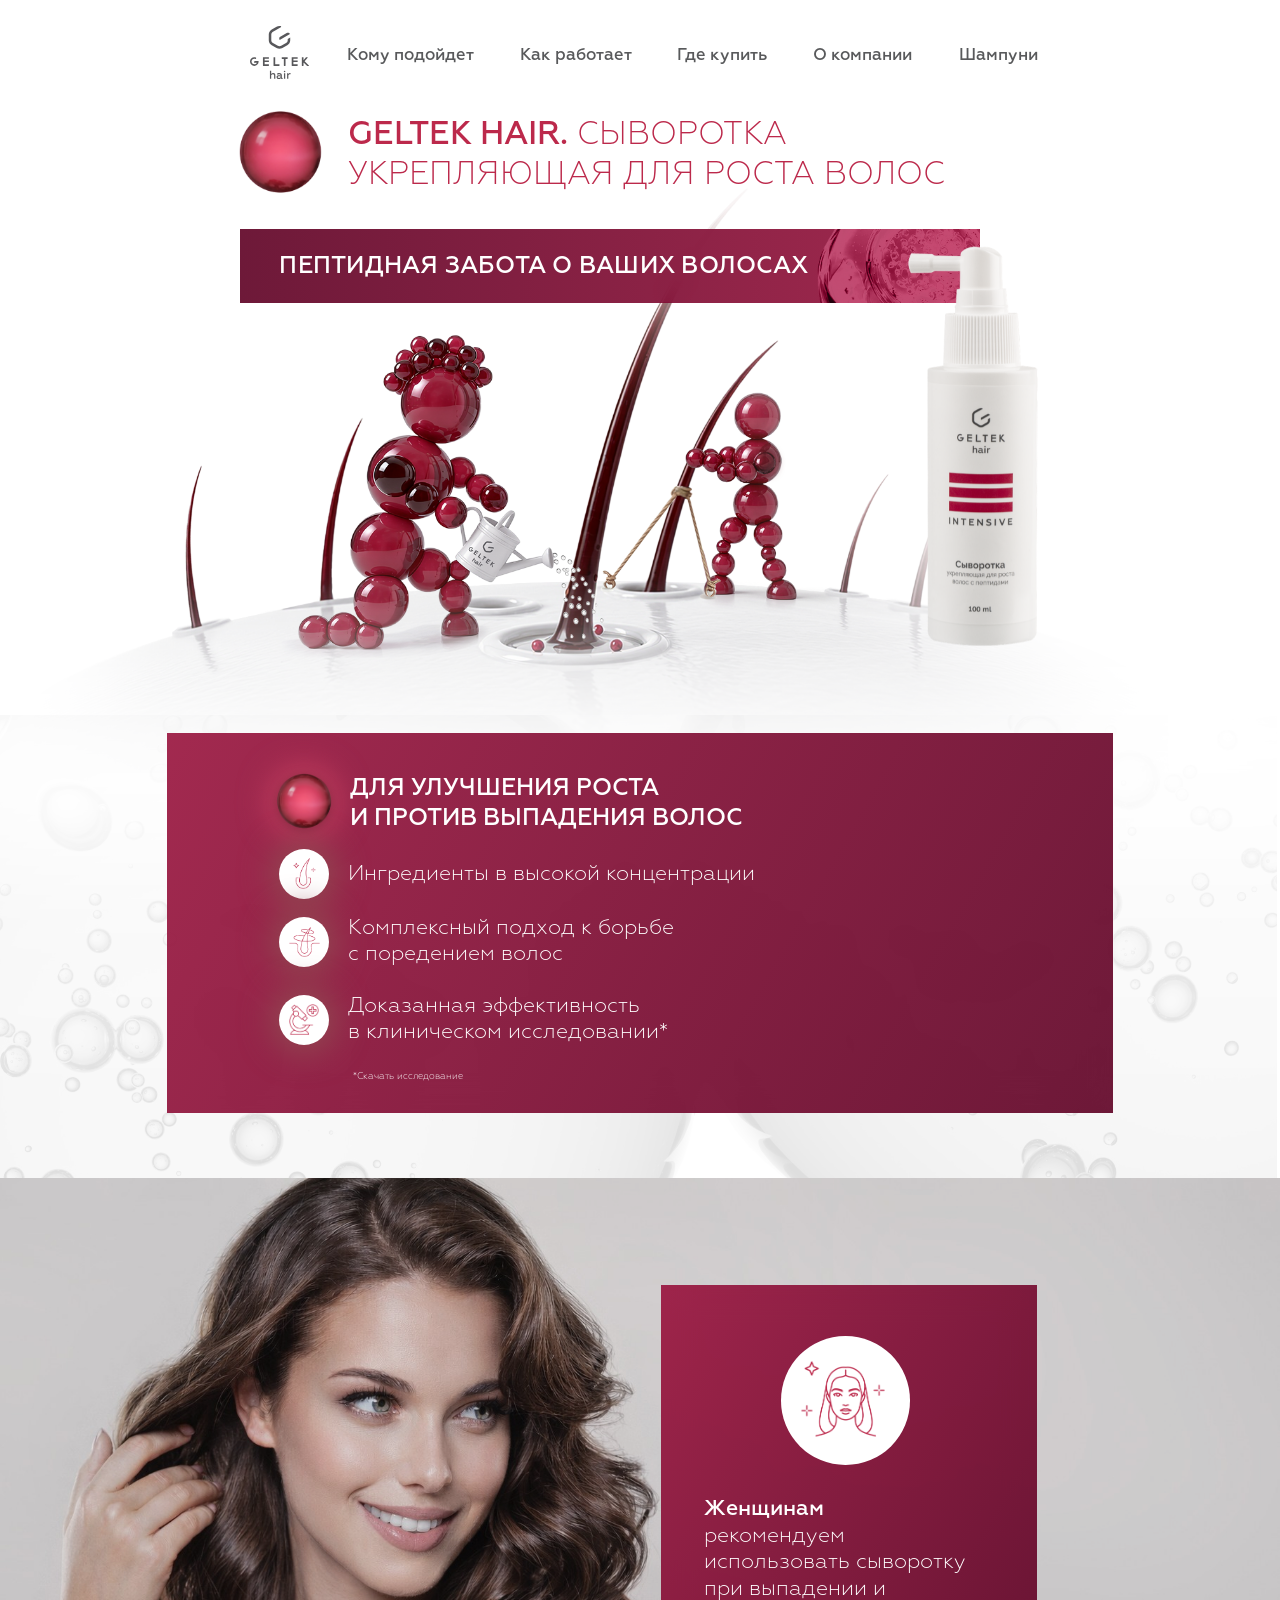
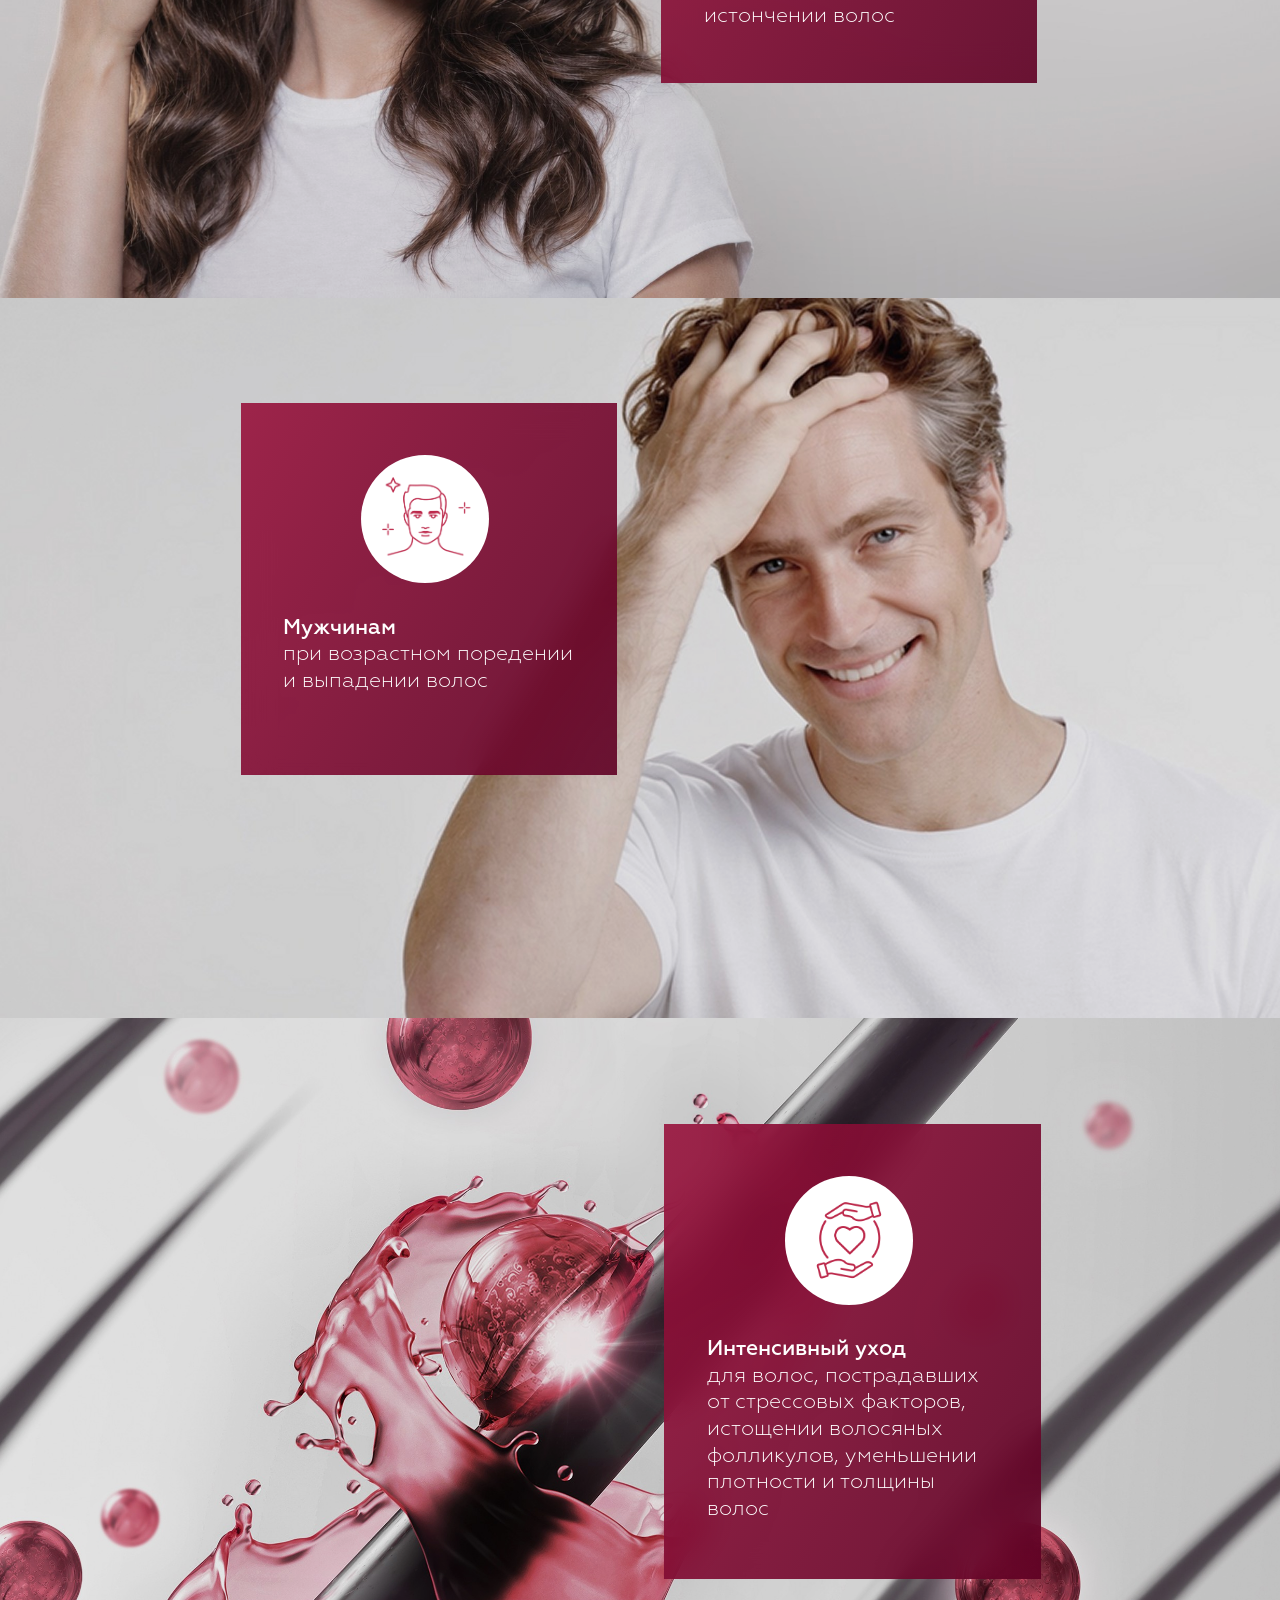
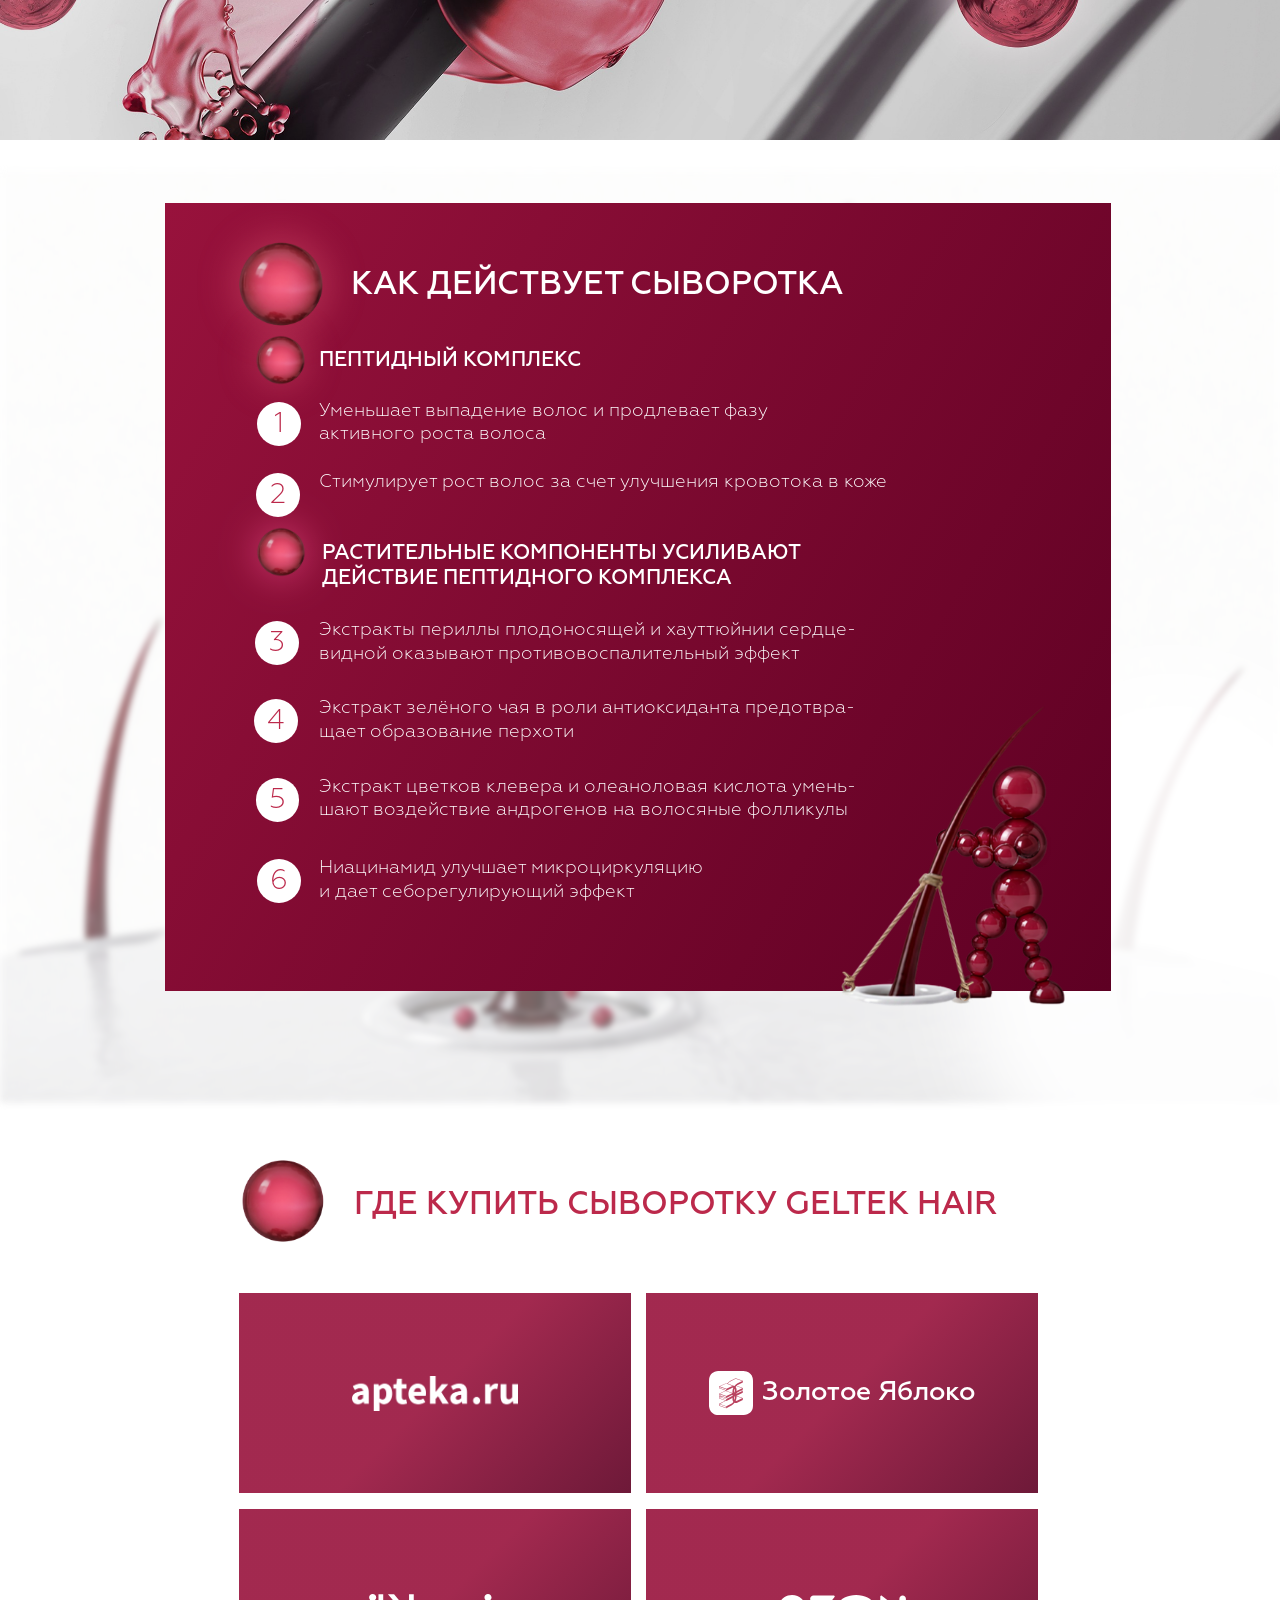
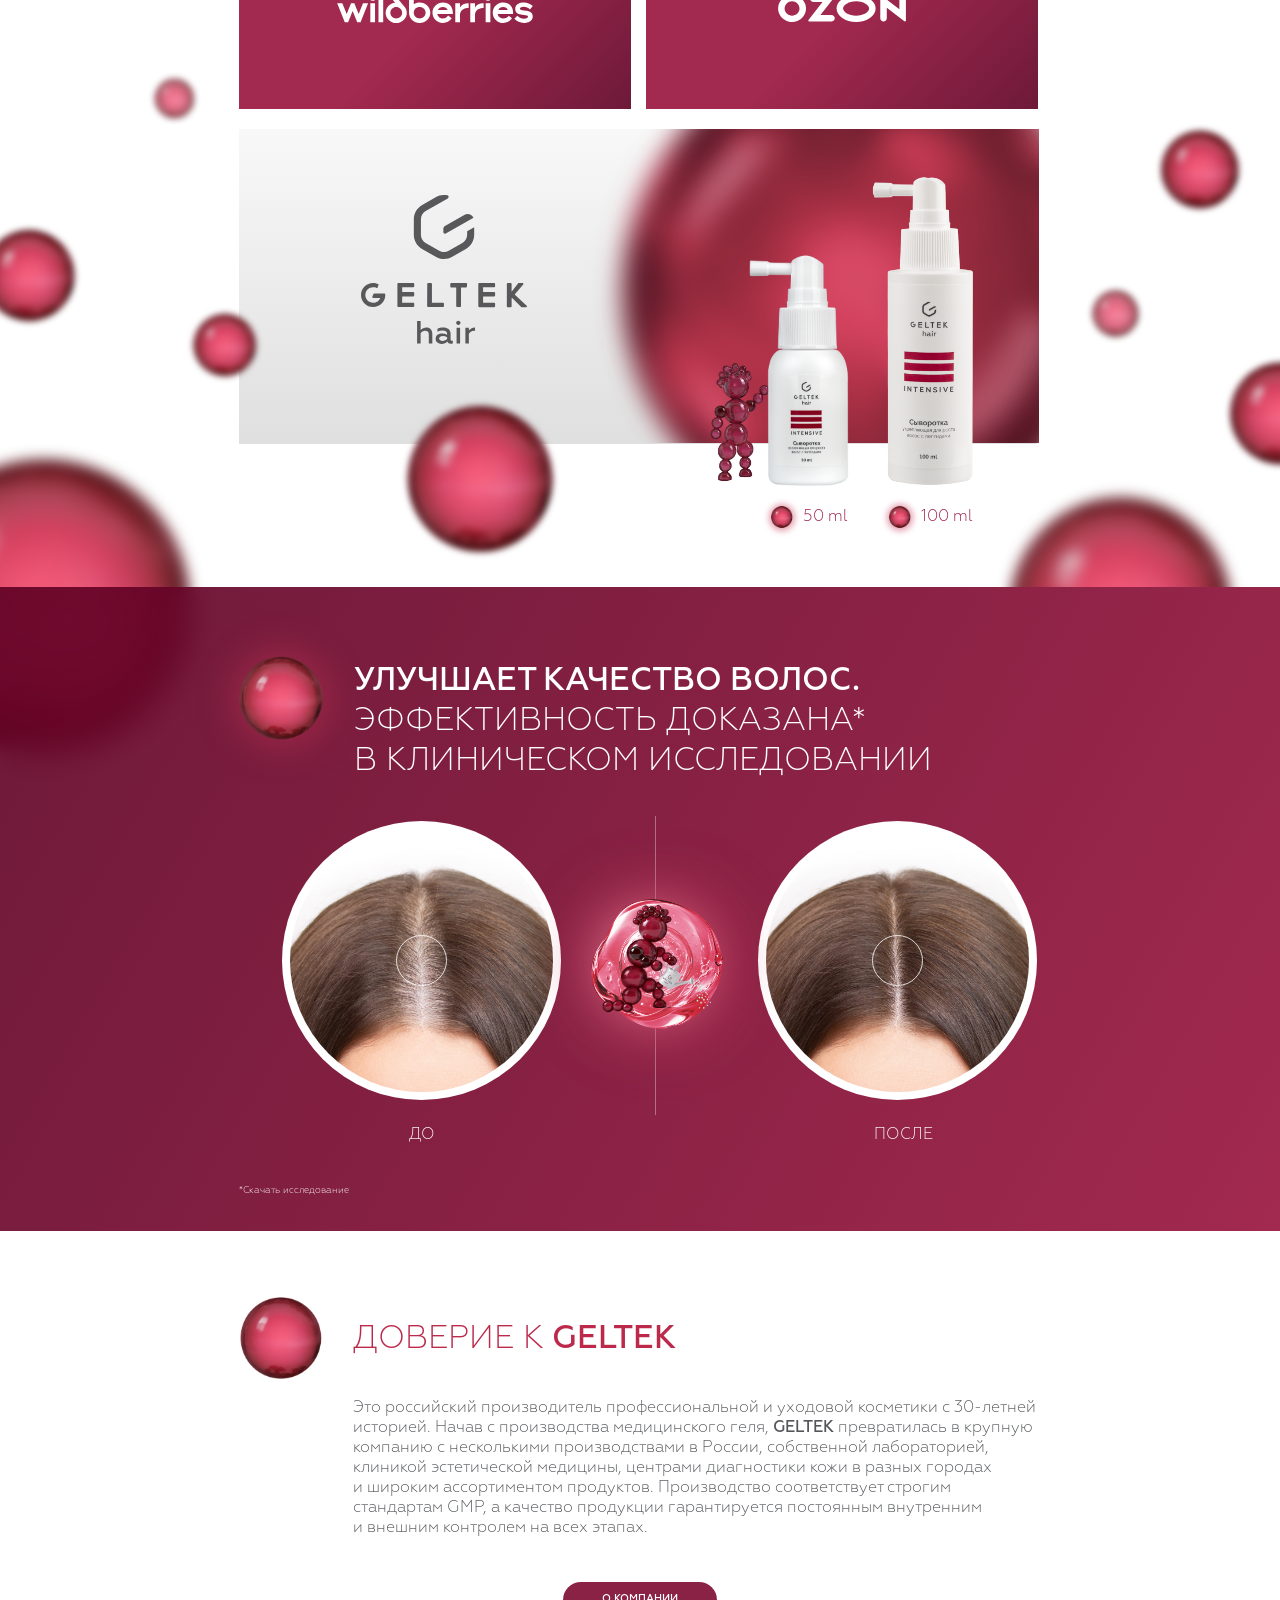
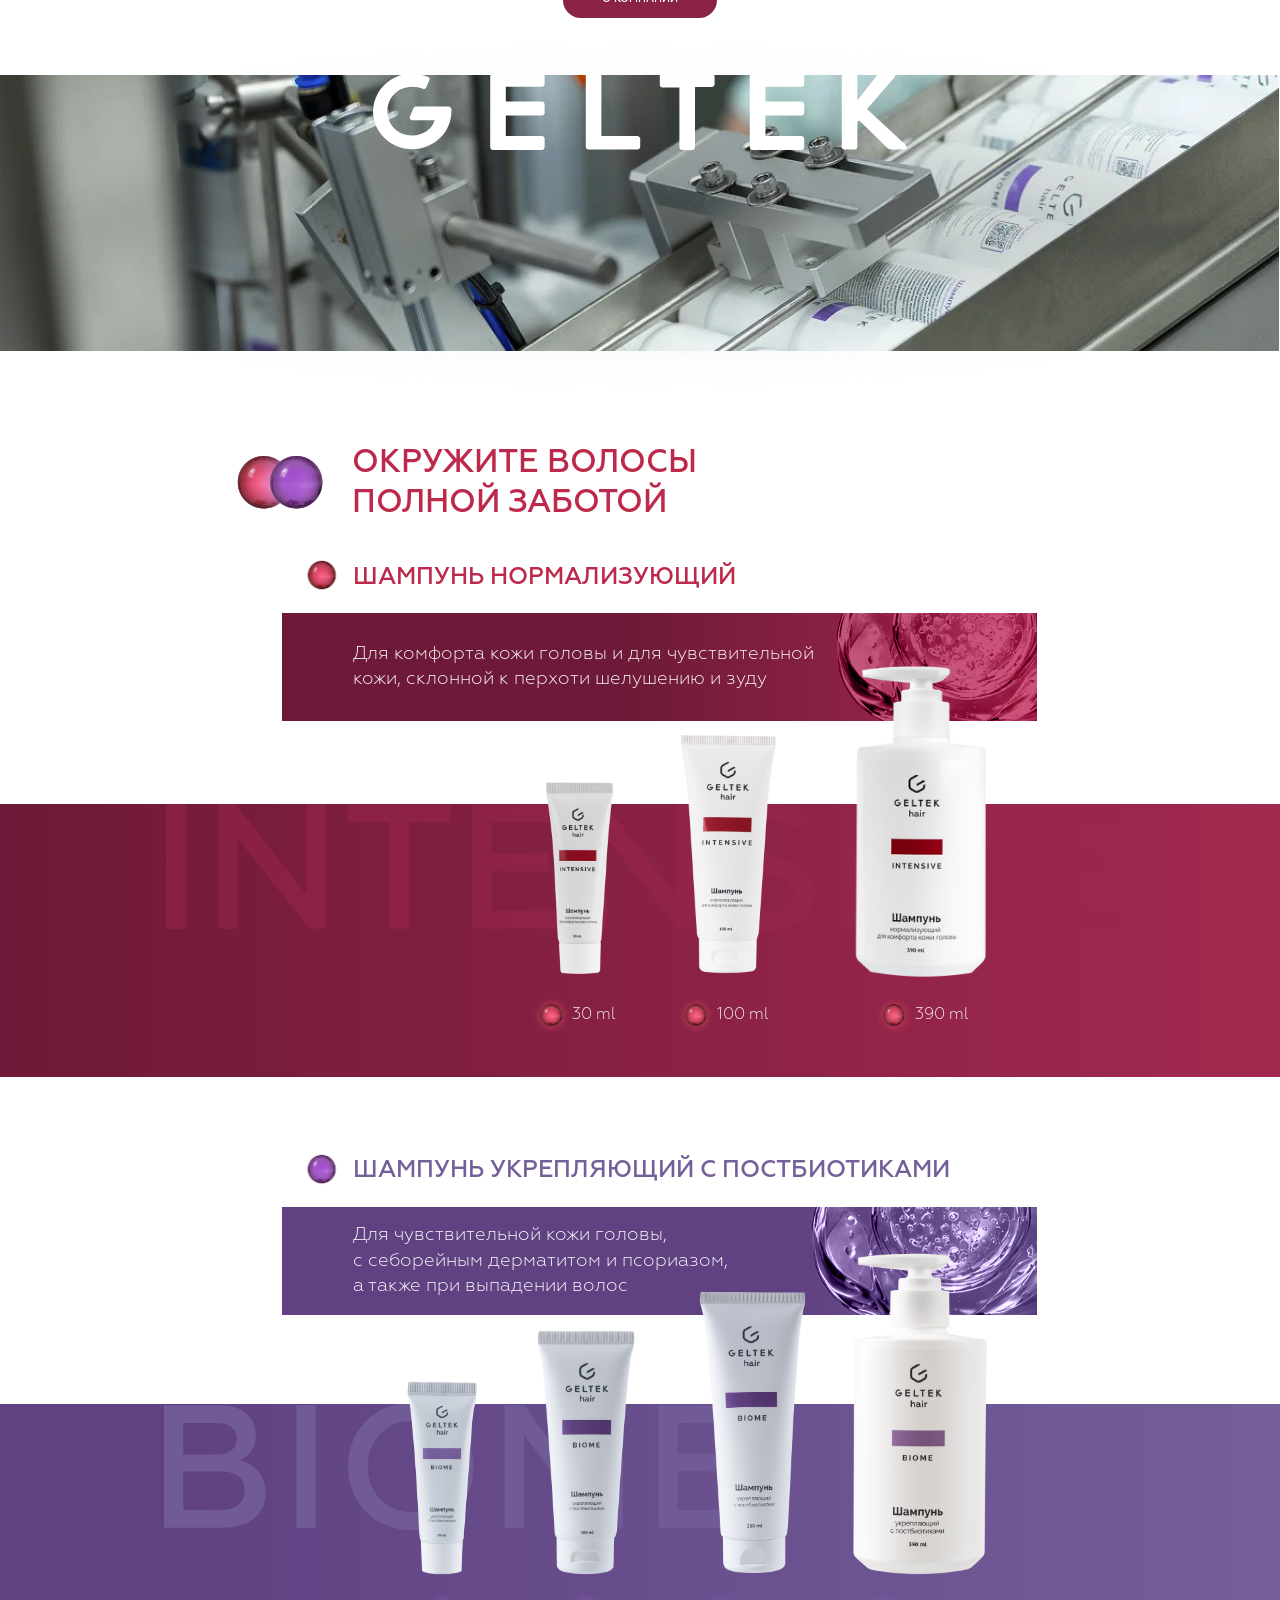
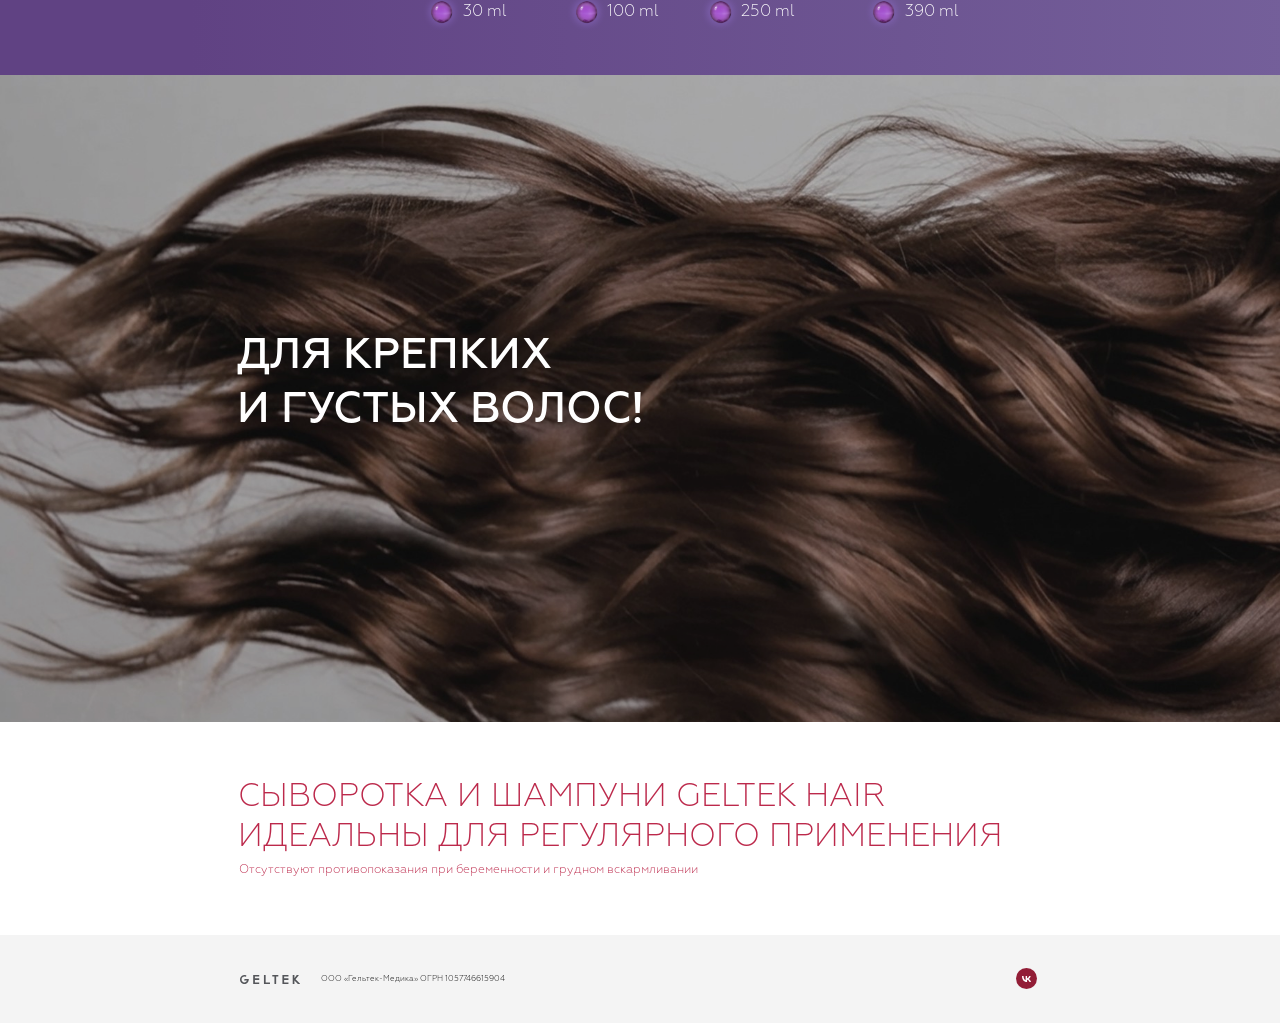
==== commit df255ebd: "Доработки по комментариям от 2 августа - Текст баннера нормализующего шампуня приведён к двум строка" ====
--- a/rebuild/index.html
+++ b/rebuild/index.html
@@ -298,7 +298,7 @@
 
     <div class="abs banner r-banner" data-fig="137:436">
       <img class="banner-drop" src="../assets/img/fig/drop-red-pt15-fx.png" alt="" data-fig="138:41">
-      <span>Для комфорта кожи головы и для чувствительной кожи, склонной к перхоти шелушению и зуду</span>
+      <span>Для комфорта кожи головы и для чувствительной<br>кожи, склонной к перхоти шелушению и зуду</span>
     </div>
 
     <img class="abs pack r-norm30" src="../assets/img/fig/norm-30.png" alt="" data-fig="137:461">
--- a/rebuild/style.css
+++ b/rebuild/style.css
@@ -497,6 +497,10 @@
 .s9 .banner .banner-drop{position:absolute;mix-blend-mode:luminosity;pointer-events:none}
 .s9 .banner span{position:relative;z-index:1;color:#fff;font-weight:300;font-size:1.458cqw;
   line-height:1.357;padding:0 20cqw 0 5.521cqw}
+/* Узел 137:441: ширина текстового бокса 1187px и жёсткий перенос (U+2028) после слова
+   «чувствительной» — две строки. Правый отступ общего правила сузил бы строку до 643px
+   и дал бы третью строку, поэтому здесь он снят. */
+.s9 .r-banner span{padding-right:0}
 .s9 .r-banner{left:22.031cqw;top:13.229cqw;width:59.01cqw;height:8.49cqw;
   background:linear-gradient(90deg,rgba(94,0,35,.9) 0%,rgba(94,0,35,.9) 45%,rgba(152,18,60,.9) 100%)}
 .s9 .r-banner .banner-drop{left:41.25cqw;top:-8.906cqw;width:20.938cqw;height:20.677cqw}
@@ -886,7 +890,10 @@
 .m-s9{height:287.188cqw}
 .m-s9 .m-s9-title{left:23.75cqw;top:8.125cqw;width:68.125cqw;z-index:2;color:var(--wine);font-weight:500;
   font-size:5.625cqw;line-height:1.25;text-transform:uppercase}
-.m-s9 .m-s9-duo{left:5cqw;top:.625cqw;width:17.813cqw;height:12.5cqw;z-index:2}
+/* Узлы 184:2645 и 184:2643: шары стоят на 2px ниже верха заголовка, центры совпадают.
+   Заголовок смещён вниз на 8.125cqw относительно макета, поэтому шары повторяют этот сдвиг
+   (.625 + 8.125), иначе они оказываются выше первой строки. */
+.m-s9 .m-s9-duo{left:5cqw;top:8.75cqw;width:17.813cqw;height:12.5cqw;z-index:2}
 
 .m-s9 .m-subhat{z-index:2;font-weight:500;line-height:1.25;text-transform:uppercase}
 .m-s9 .m-r-subhat{left:23.75cqw;top:27.188cqw;width:65cqw;color:var(--wine);font-size:4.688cqw}
@@ -957,7 +964,9 @@
 
 /* ==================== M-ЭКРАН 10 + ФИНАЛ + ФУТЕР ==================== */
 .m-s10{height:58.125cqw}
-.m-s10 .m-s10-photo{left:0;top:0;width:100.313cqw;height:58.125cqw;object-fit:cover;z-index:1}
+/* Затемнение 20% — как в десктопной ветке */
+.m-s10 .m-s10-photo{left:0;top:0;width:100.313cqw;height:58.125cqw;object-fit:cover;z-index:1;
+  filter:brightness(.8)}
 .m-s10 .m-s10-title{left:13.75cqw;top:21.875cqw;width:58.125cqw;z-index:2;color:#fff;font-weight:500;
   font-size:5.625cqw;line-height:1.25;text-transform:uppercase}
 
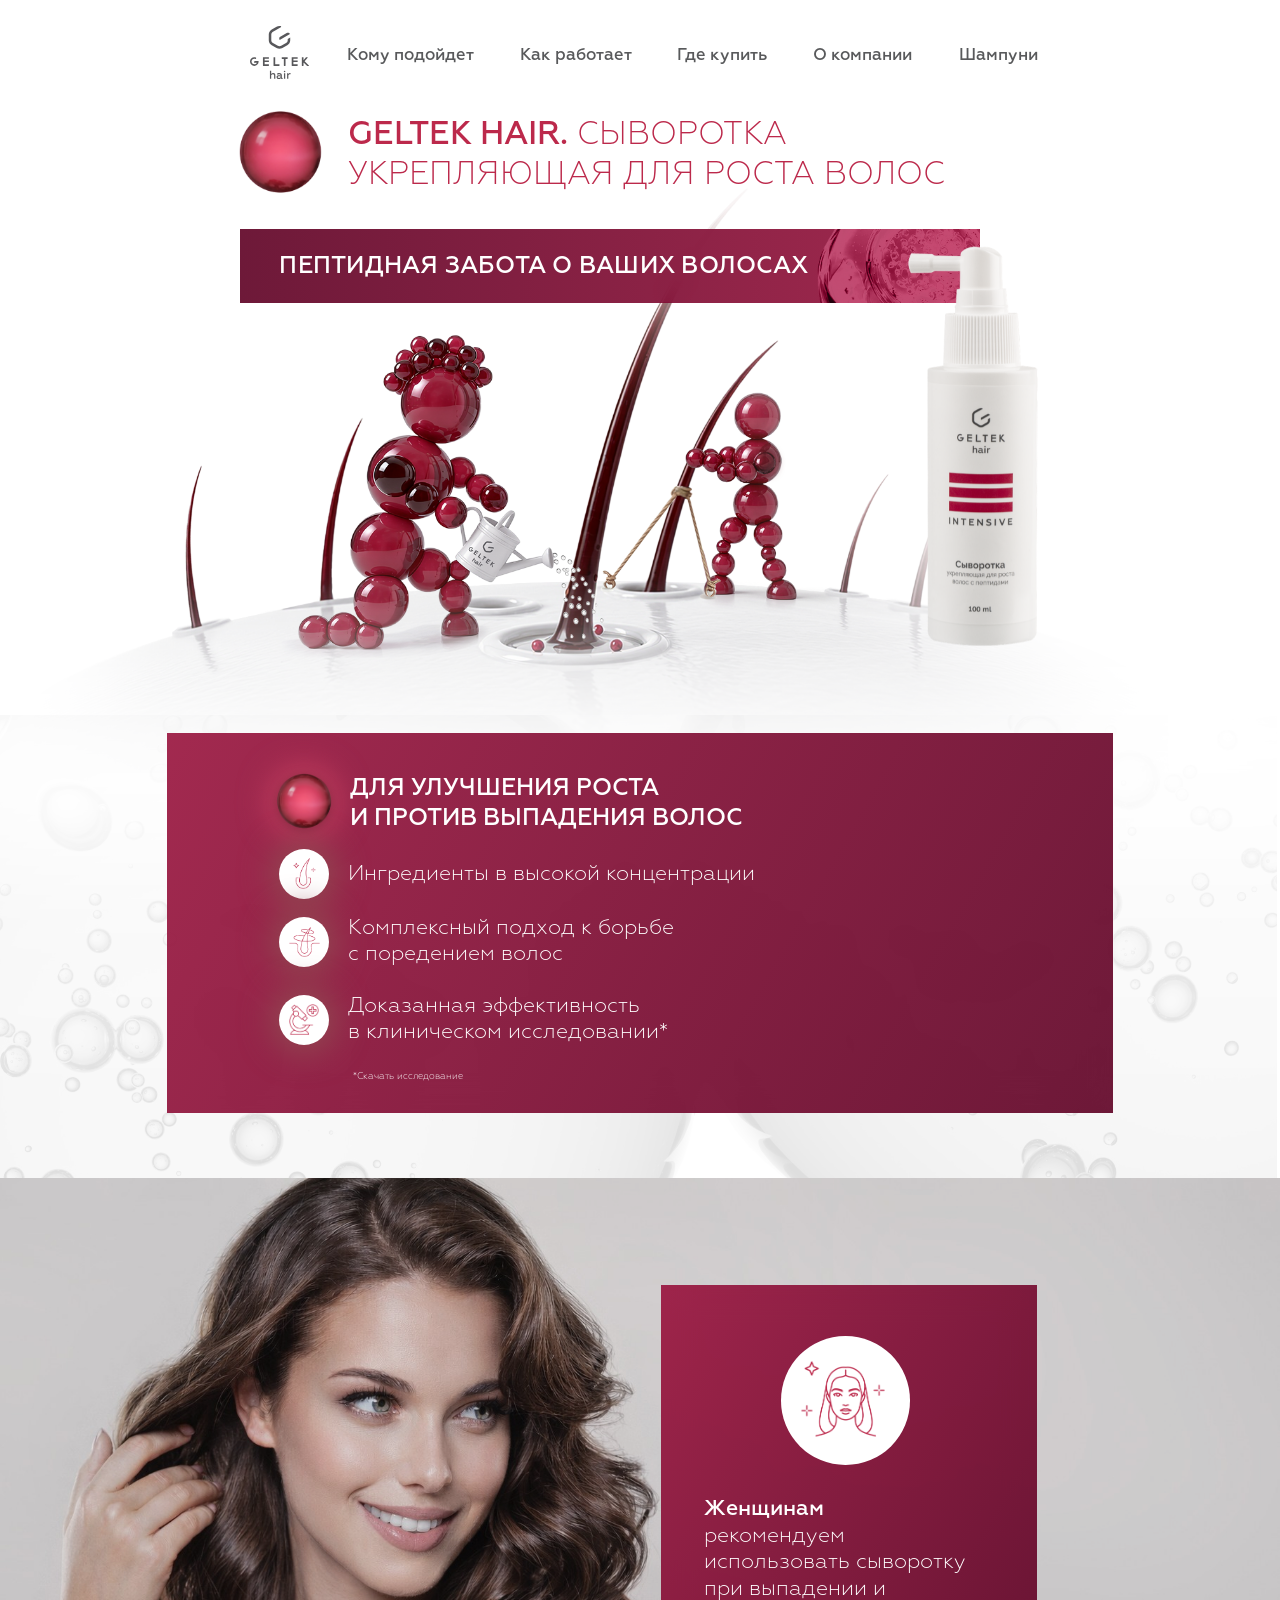
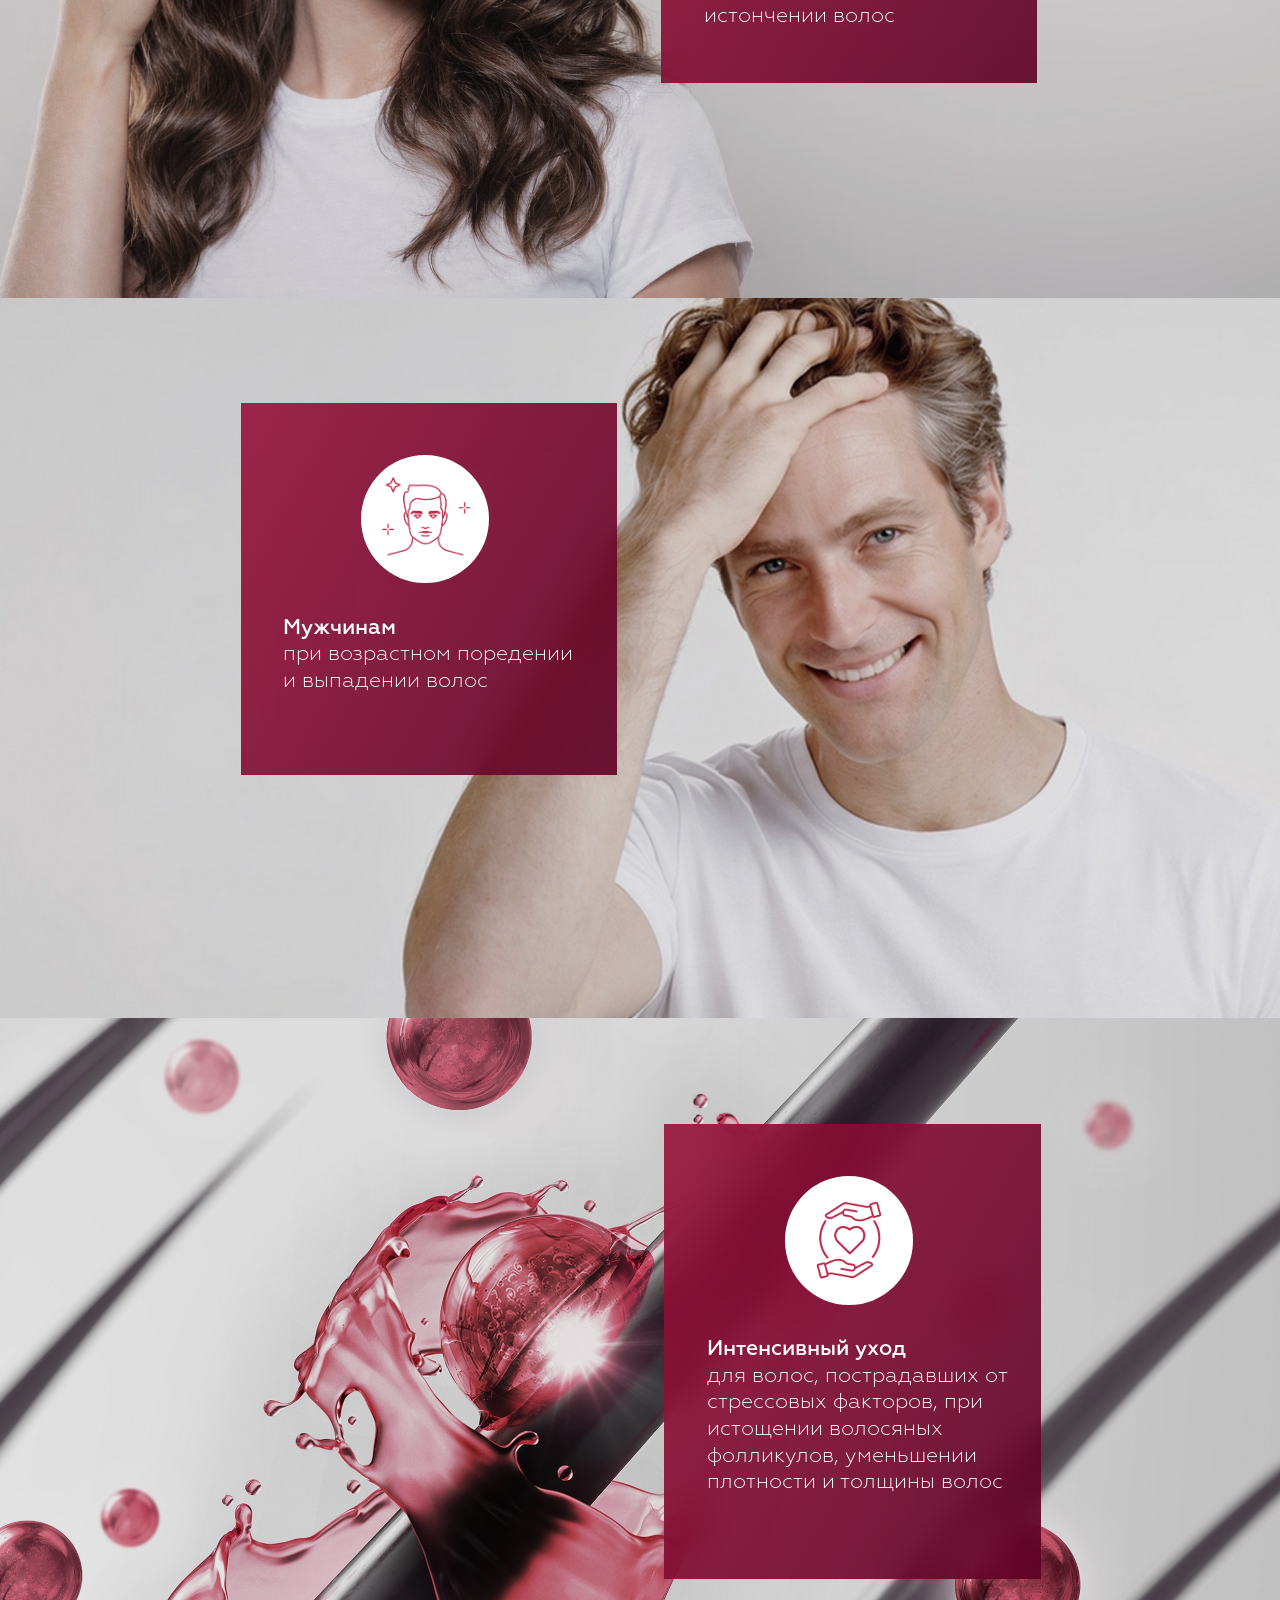
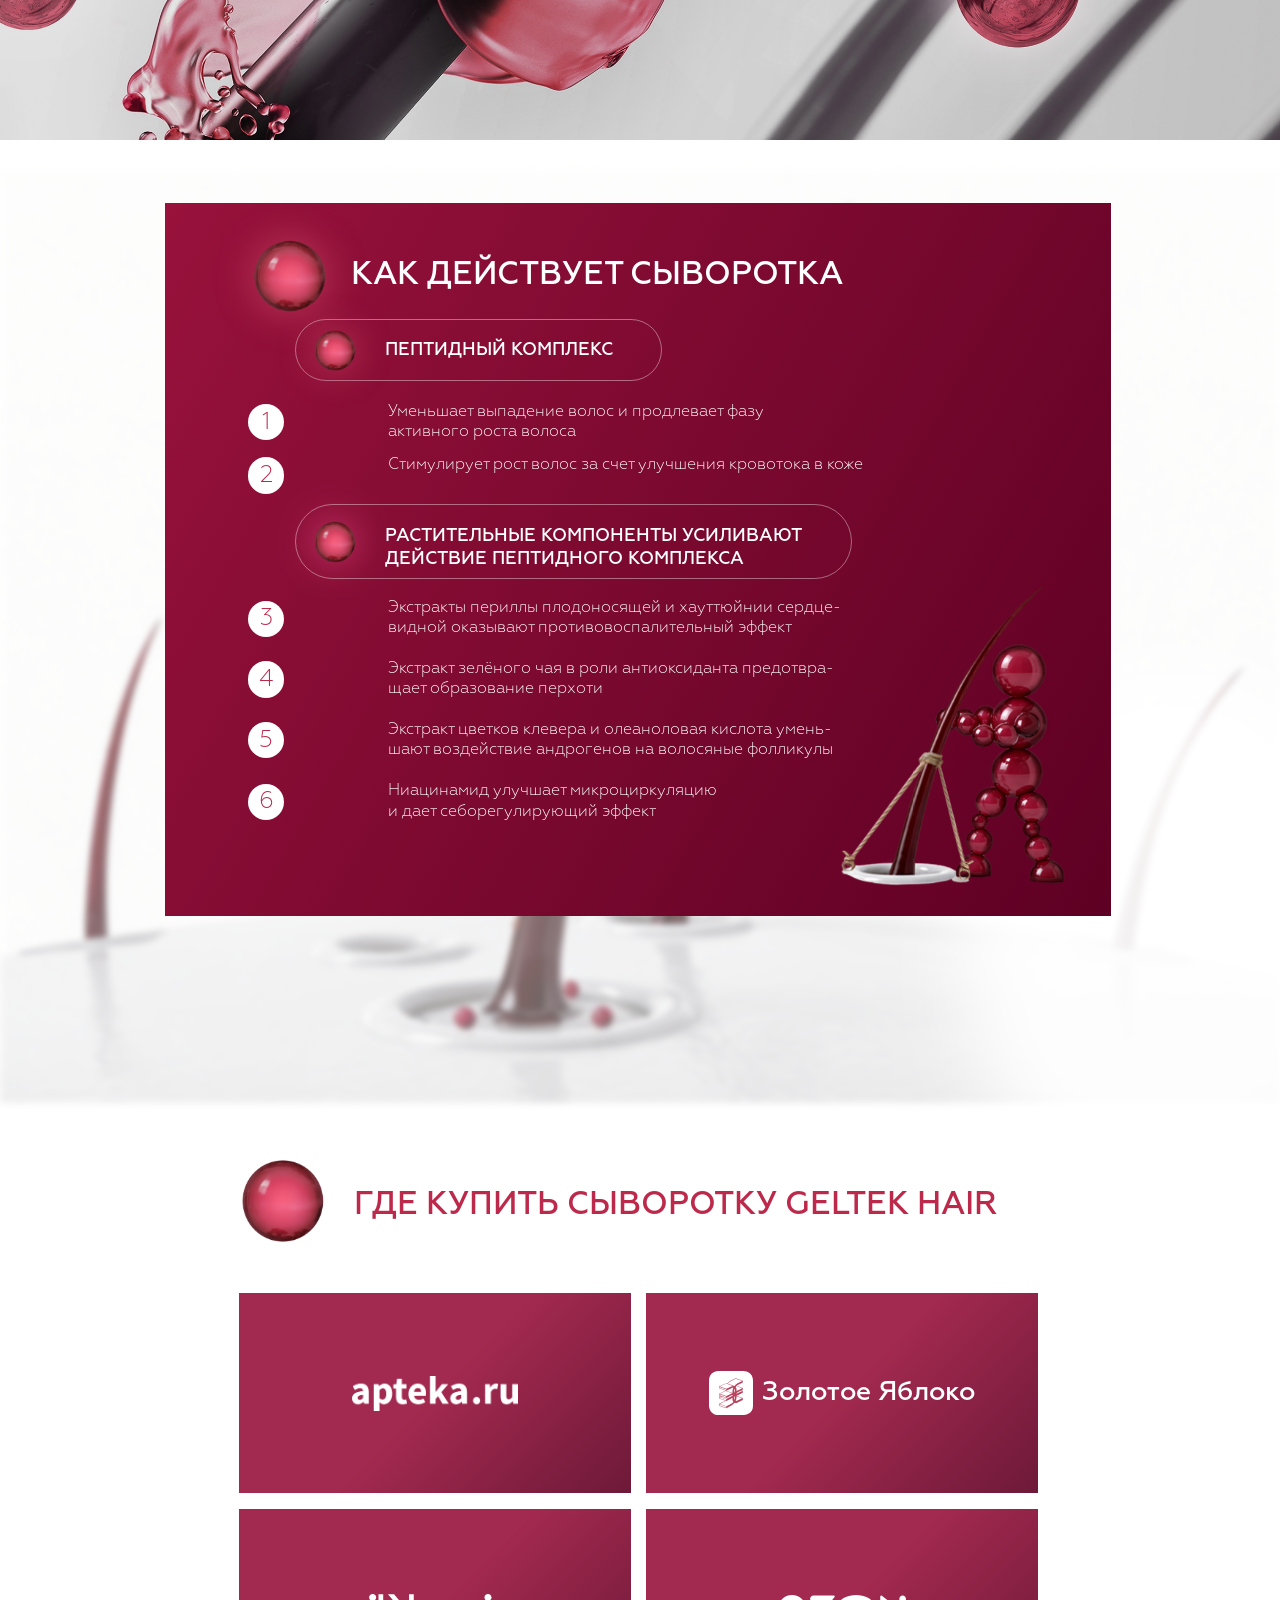
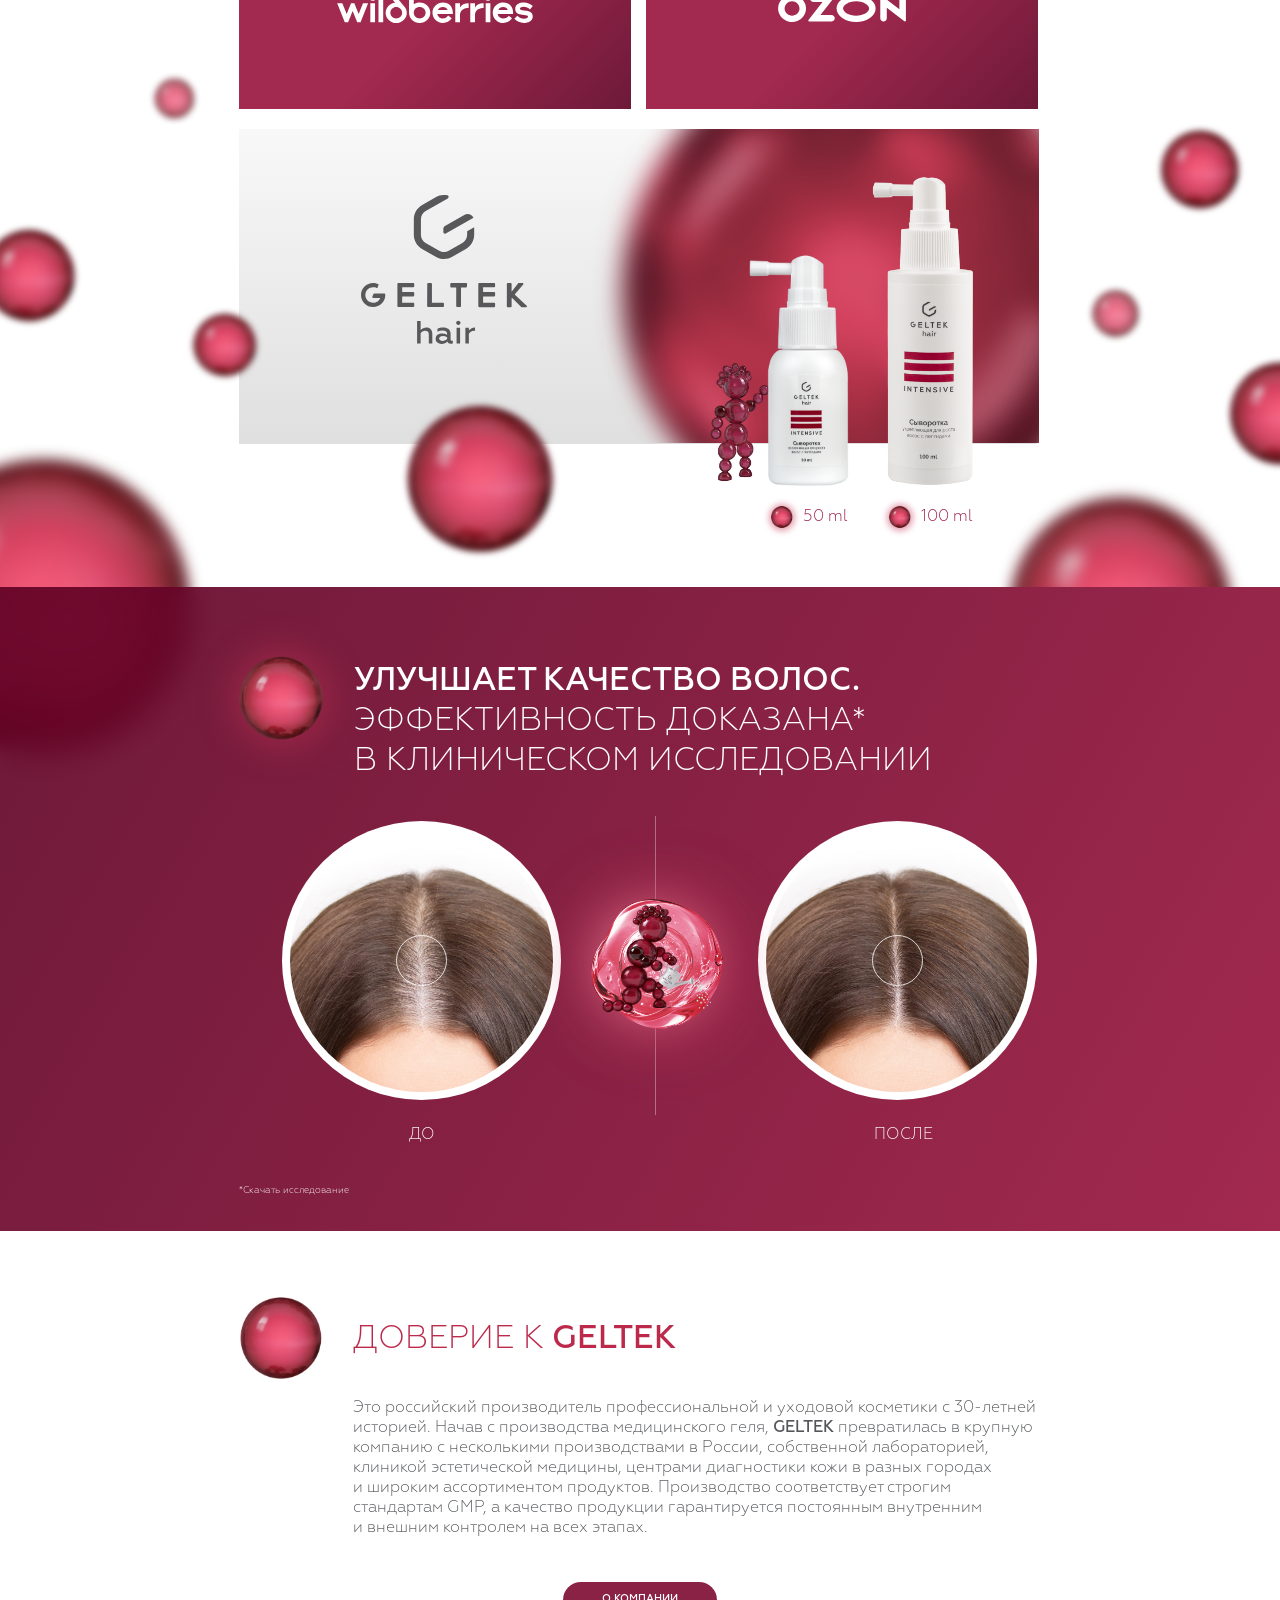
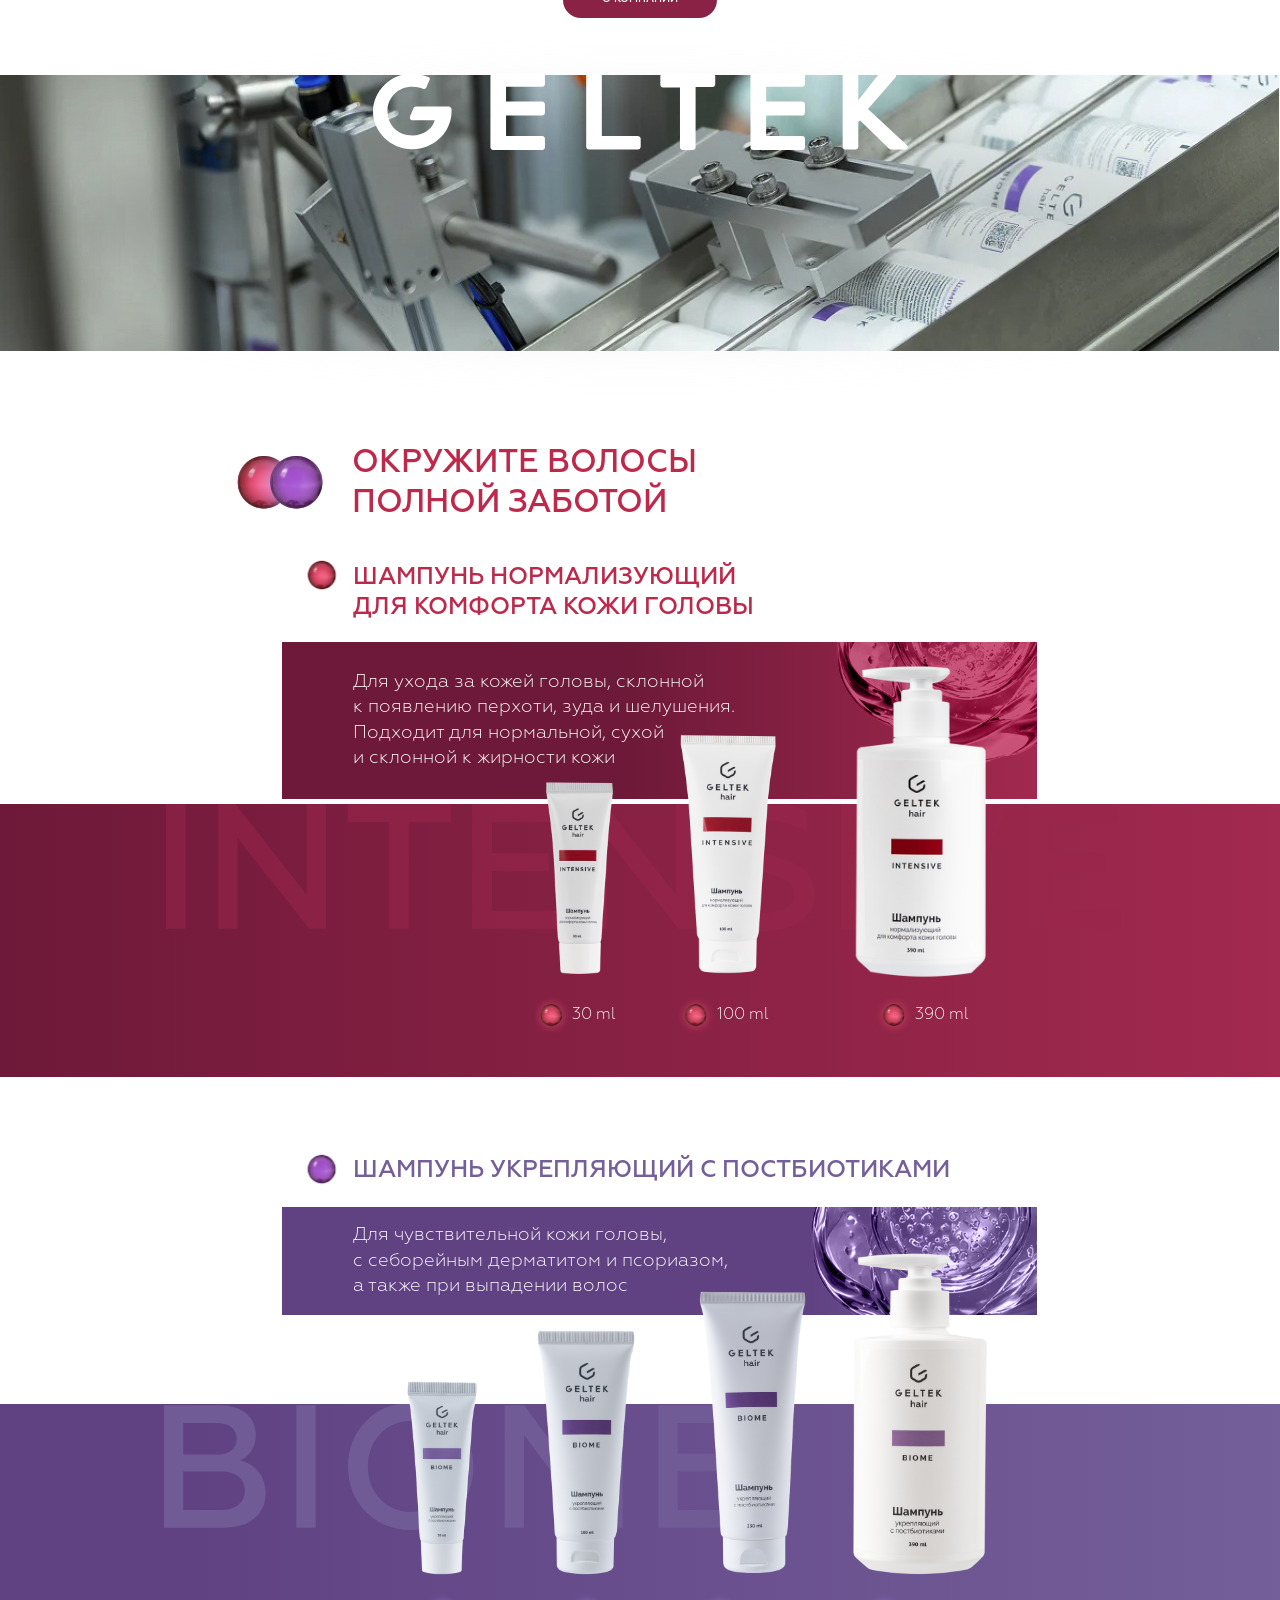
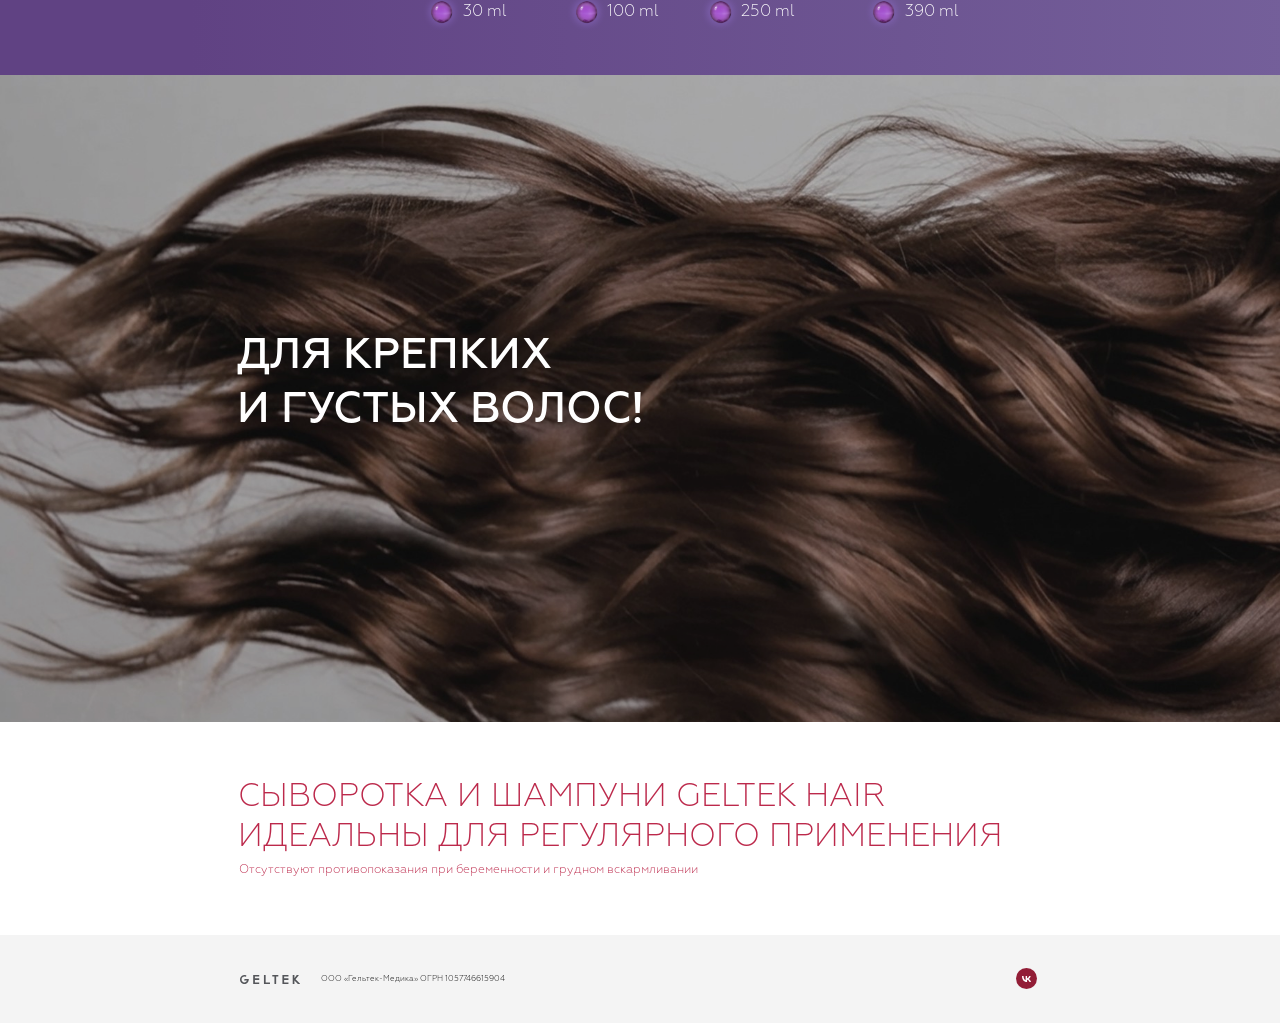
==== commit 9ee8bad7: "Правки блоков «Интенсивный уход», «Шампунь нормализующий» и «Как действует сыворотка» - экран «Интен" ====
--- a/rebuild/index.html
+++ b/rebuild/index.html
@@ -112,7 +112,7 @@
     <!-- Узел-аннотация 137:580 — тот же механизм, что и в предыдущих блоках -->
     <div class="abs glass card" data-par="12.266"></div>
     <div class="abs ic-circ icon" data-par="12.266"><img src="../assets/img/icons-wine/care.png" alt=""></div>
-    <p class="abs txt" data-par="12.266"><span class="b">Интенсивный уход</span><br>для волос, пострадавших от стрессовых факторов, истощении волосяных фолликулов, уменьшении плотности и толщины волос</p>
+    <p class="abs txt" data-par="12.266"><span class="b">Интенсивный уход</span><br>для волос, пострадавших от стрессовых факторов, при истощении волосяных фолликулов, уменьшении плотности и толщины волос</p>
   </section>
 
   <!-- ЭКРАН 5: КАК ДЕЙСТВУЕТ СЫВОРОТКА -->
@@ -128,21 +128,21 @@
     <img class="abs sph title-sph" src="../assets/img/fig/sphere-red.png" alt="">
     <h2 class="abs title">Как действует сыворотка</h2>
 
-    <!-- Заголовок «Пептидный комплекс». Рамка-пилюля убрана: в обновлённом макете заголовки
-         внутри плашки идут строкой с шариком-маркером, без обводки — так текстовый блок стал
-         компактнее по высоте при прежнем размере плашки. -->
+    <!-- Заголовок «Пептидный комплекс» в рамке-пилюле (137:221) -->
+    <div class="abs pill pill1"></div>
     <div class="abs sph-glow p1-glow"></div>
     <img class="abs sph p1-sph" src="../assets/img/fig/sphere-red.png" alt="">
     <h3 class="abs pill-title pill1-title">Пептидный комплекс</h3>
 
-    <!-- Пункты разнесены на отдельные абзацы: в обновлённом макете расстояния между ними
-         заданы координатами каждого пункта, а не пустой строкой внутри общего текста -->
+    <!-- Пункты разнесены на отдельные абзацы: расстояния между ними заданы координатами
+         каждого пункта, а не пустой строкой внутри общего текста -->
     <p class="abs body b1">Уменьшает выпадение волос и продлевает фазу<br>активного роста волоса</p>
     <div class="abs num-circ n1"><span>1</span></div>
     <p class="abs body b2">Стимулирует рост волос за счет улучшения кровотока в коже</p>
     <div class="abs num-circ n2"><span>2</span></div>
 
-    <!-- Заголовок «Растительные компоненты…» — тоже без рамки-пилюли -->
+    <!-- Заголовок «Растительные компоненты…» в рамке-пилюле (137:229) -->
+    <div class="abs pill pill2"></div>
     <div class="abs sph-glow p2-glow"></div>
     <img class="abs sph p2-sph" src="../assets/img/fig/sphere-red.png" alt="">
     <h3 class="abs pill-title pill2-title">Растительные компоненты усиливают<br>действие пептидного комплекса</h3>
@@ -294,11 +294,11 @@
 
     <!-- ШАМПУНЬ НОРМАЛИЗУЮЩИЙ (красный) -->
     <img class="abs sph r-sph" src="../assets/img/fig/sphere-red.png" alt="">
-    <h3 class="abs subhat r-subhat">Шампунь нормализующий</h3>
+    <h3 class="abs subhat r-subhat">Шампунь нормализующий<br>для комфорта кожи головы</h3>
 
     <div class="abs banner r-banner" data-fig="137:436">
       <img class="banner-drop" src="../assets/img/fig/drop-red-pt15-fx.png" alt="" data-fig="138:41">
-      <span>Для комфорта кожи головы и для чувствительной<br>кожи, склонной к перхоти шелушению и зуду</span>
+      <span>Для ухода за кожей головы, склонной<br>к появлению перхоти, зуда и шелушения.<br>Подходит для нормальной, сухой<br>и склонной к жирности кожи</span>
     </div>
 
     <img class="abs pack r-norm30" src="../assets/img/fig/norm-30.png" alt="" data-fig="137:461">
@@ -430,7 +430,7 @@
     <img class="abs m-photo" src="../assets/img/fig/demo-crop-m.jpg" alt="" data-fig="181:1911">
     <div class="abs glass m-card"></div>
     <div class="abs m-ic-circ m-icon"><img src="../assets/img/icons-wine/care.png" alt=""></div>
-    <p class="abs m-txt"><span class="b">Интенсивный уход</span><br>для волос, пострадавших от стрессовых факторов, истощении волосяных фолликулов, уменьшении плотности и толщины волос</p>
+    <p class="abs m-txt"><span class="b">Интенсивный уход</span><br>для волос, пострадавших от стрессовых факторов, при истощении волосяных фолликулов, уменьшении плотности и толщины волос</p>
   </section>
 
   <!-- M-ЭКРАН 5: КАК ДЕЙСТВУЕТ -->
@@ -556,10 +556,10 @@
     <h2 class="abs m-s9-title">Окружите волосы полной заботой</h2>
 
     <img class="abs m-sph m-r-sph" src="../assets/img/fig/sphere-red.png" alt="">
-    <h3 class="abs m-subhat m-r-subhat">Шампунь нормализующий</h3>
+    <h3 class="abs m-subhat m-r-subhat">Шампунь нормализующий<br>для комфорта кожи головы</h3>
     <div class="abs m-banner m-r-banner">
       <img class="banner-drop" src="../assets/img/fig/drop-red.png" alt="">
-      <span>Для комфорта<br>кожи головы<br>и для чувствительной<br>кожи, склонной<br>к перхоти<br>шелушению и зуду</span>
+      <span>Для ухода за кожей головы, склонной к появлению перхоти, зуда и шелушения. Подходит для нормальной, сухой и склонной к жирности кожи</span>
     </div>
     <div class="abs m-r-band"><span class="wm">INTENSIVE</span></div>
     <img class="abs m-pack m-r-norm30" src="../assets/img/fig/norm-30.png" alt="">
--- a/rebuild/style.css
+++ b/rebuild/style.css
@@ -221,7 +221,9 @@
 .s4 .bg{left:0;top:0;width:100cqw;height:56.406cqw;object-fit:cover;z-index:1}
 .s4 .card{left:51.875cqw;top:8.281cqw;width:29.427cqw;height:35.573cqw;z-index:2}
 .s4 .icon{left:61.302cqw;top:12.344cqw;width:10.052cqw;height:10.052cqw;z-index:3}
-.s4 .txt{left:55.208cqw;top:24.844cqw;width:22.76cqw;z-index:3;color:#fff;font-weight:300;
+/* ширина бокса чуть больше макетных 437px: строка «плотности и толщины волос» набирается
+   в 439px и без запаса разрывалась на две — в макете она идёт цельной строкой */
+.s4 .txt{left:55.208cqw;top:24.844cqw;width:23.542cqw;z-index:3;color:#fff;font-weight:300;
   font-size:1.667cqw;line-height:1.25}
 .s4 .txt .b{font-weight:500}
 
@@ -244,58 +246,61 @@
 /* фон плашки сделан непрозрачным (без альфы reusable .glass): полупрозрачная версия
    пропускала через backdrop-filter яркую верхнюю часть кв-фона, что читалось как
    светлая полоса за заголовком и текстом пилюли 1 */
-.s5 .card{left:12.865cqw;top:5.104cqw;width:73.906cqw;height:61.562cqw;z-index:3;background:linear-gradient(120deg,#98123c,#5e0023)}
+/* Высота плашки 1070px (было 1182): блок содержимого приведён к компактной раскладке макета,
+   чтобы целиком помещаться на экране монитора */
+.s5 .card{left:12.865cqw;top:5.104cqw;width:73.906cqw;height:55.729cqw;z-index:3;background:linear-gradient(120deg,#98123c,#5e0023)}
 
 /* цветное свечение под сферами (#CC4363, blur r50→1.302cqw) */
 .s5 .sph-glow{border-radius:50%;background:#CC4363;opacity:.5;filter:blur(1.302cqw);z-index:4}
 .s5 .sph{z-index:5}
 
-.s5 .title-glow{left:18.038cqw;top:7.518cqw;width:7.932cqw;height:7.932cqw}
-.s5 .title-sph{left:17.135cqw;top:6.667cqw;width:9.497cqw;height:9.582cqw}
-.s5 .title{left:27.448cqw;top:10cqw;width:53.958cqw;z-index:4;color:#fff;font-weight:500;
+.s5 .title-glow{left:19.31cqw;top:7.495cqw;width:6.742cqw;height:6.742cqw}
+.s5 .title-sph{left:18.542cqw;top:6.771cqw;width:8.073cqw;height:8.145cqw}
+.s5 .title{left:27.448cqw;top:9.167cqw;width:53.958cqw;z-index:4;color:#fff;font-weight:500;
   font-size:2.5cqw;line-height:1.25;text-transform:uppercase}
 
-/* Рамки-пилюли вокруг заголовков (137:221/229) убраны: в обновлённом макете заголовки идут
-   строкой с шариком-маркером. Благодаря этому текстовый блок стал компактнее по высоте, размер
-   бордовой плашки при этом сохранён прежним. Вертикальные координаты элементов блока сняты с
-   обновлённого макета (замер по строкам текста и центрам кружков), горизонтальные и кегли —
-   прежние. */
-.s5 .p1-glow{left:19.624cqw;top:15.104cqw;width:4.53cqw;height:4.53cqw}
-.s5 .p1-sph{left:19.168cqw;top:14.635cqw;width:5.424cqw;height:5.472cqw}
-.s5 .pill1-title{left:24.948cqw;top:16.458cqw;width:29.01cqw;z-index:4;color:#fff;font-weight:500;
-  font-size:1.615cqw;line-height:1.25;text-transform:uppercase}
-
-.s5 .p2-glow{left:19.67cqw;top:30.156cqw;width:4.53cqw;height:4.53cqw;mix-blend-mode:screen}
-.s5 .p2-sph{left:19.214cqw;top:29.688cqw;width:5.424cqw;height:5.472cqw}
-.s5 .pill2-title{left:25.159cqw;top:31.51cqw;width:47.382cqw;z-index:4;color:#fff;font-weight:500;
-  font-size:1.615cqw;line-height:1.25;text-transform:uppercase}
-
-/* Пункты: каждый — самостоятельный абзац со своей координатой (в обновлённом макете расстояния
-   между ними заданы позициями, а не пустой строкой внутри общего текста) */
-.s5 .body{z-index:4;color:#fff;font-weight:300;font-size:1.458cqw;line-height:1.258;
-  left:24.905cqw;width:48.571cqw}
-.s5 .b1{top:20.521cqw}
-.s5 .b2{top:26.042cqw}
-.s5 .b3{top:37.656cqw}
-.s5 .b4{top:43.75cqw}
-.s5 .b5{top:49.896cqw}
-.s5 .b6{top:56.25cqw}
-
-/* Кружки с номерами центрируются по первой строке своего пункта: в макете центр кружка стабильно
-   на 36px ниже верха текста (одинаково во всех шести пунктах макета) */
-.s5 .num-circ{width:3.43cqw;height:3.43cqw;font-size:2.188cqw;z-index:5}
-.s5 .n1{left:20.057cqw;top:20.677cqw}
-.s5 .n2{left:20.011cqw;top:26.198cqw}
-.s5 .n3{left:19.92cqw;top:37.813cqw}
-.s5 .n4{left:19.874cqw;top:43.906cqw}
-.s5 .n5{left:19.966cqw;top:50.052cqw}
-.s5 .n6{left:20.103cqw;top:56.406cqw}
+/* Рамки-пилюли вокруг заголовков (137:221/229): контур капсулы, шарик-маркер лежит внутри
+   рамки слева, текст — правее шарика */
+.s5 .pill{border:1px solid rgba(255,255,255,.4);z-index:4}
+.s5 .pill1{left:23.073cqw;top:14.219cqw;width:28.646cqw;height:4.844cqw;border-radius:2.422cqw}
+.s5 .pill2{left:23.073cqw;top:28.646cqw;width:43.49cqw;height:5.885cqw;border-radius:2.943cqw}
+
+.s5 .p1-glow{left:24.232cqw;top:14.727cqw;width:3.828cqw;height:3.828cqw}
+.s5 .p1-sph{left:23.854cqw;top:14.349cqw;width:4.583cqw;height:4.625cqw}
+.s5 .pill1-title{left:30.104cqw;top:15.719cqw;width:30cqw;z-index:4;color:#fff;font-weight:500;
+  font-size:1.406cqw;line-height:1.25;text-transform:uppercase}
+
+.s5 .p2-glow{left:24.232cqw;top:29.675cqw;width:3.828cqw;height:3.828cqw;mix-blend-mode:screen}
+.s5 .p2-sph{left:23.854cqw;top:29.297cqw;width:4.583cqw;height:4.625cqw}
+.s5 .pill2-title{left:30.104cqw;top:30.302cqw;width:34cqw;z-index:4;color:#fff;font-weight:500;
+  font-size:1.406cqw;line-height:1.25;text-transform:uppercase}
+
+/* Пункты: каждый — самостоятельный абзац со своей координатой (расстояния между ними заданы
+   позициями, а не пустой строкой внутри общего текста) */
+.s5 .body{z-index:4;color:#fff;font-weight:300;font-size:1.25cqw;line-height:1.258;
+  left:30.313cqw;width:38.802cqw}
+.s5 .b1{top:20.646cqw}
+.s5 .b2{top:24.818cqw}
+.s5 .b3{top:36.005cqw}
+.s5 .b4{top:40.745cqw}
+.s5 .b5{top:45.484cqw}
+.s5 .b6{top:50.318cqw}
+
+/* Кружки с номерами центрируются по первой строке своего пункта */
+.s5 .num-circ{width:2.844cqw;height:2.844cqw;font-size:1.818cqw;z-index:5}
+.s5 .n1{left:19.375cqw;top:20.839cqw}
+.s5 .n2{left:19.375cqw;top:25.01cqw}
+.s5 .n3{left:19.375cqw;top:36.198cqw}
+.s5 .n4{left:19.375cqw;top:40.938cqw}
+.s5 .n5{left:19.375cqw;top:45.677cqw}
+.s5 .n6{left:19.375cqw;top:50.51cqw}
 
 /* обёртка 137:235 — полный бокс группы (576×654 = 30×34.062cqw). Обрезки нет: маска 137:237
    (576×584) охватывает только группу 137:236 с декоративным красным эллипсом 137:238, а сама
    картинка 137:239 лежит рядом с маской, прямым ребёнком группы, и в макете видна целиком —
    её низ (6360) на 70px ниже нижней кромки бордовой плашки (6290) */
-.s5 .man-wrap{left:56.771cqw;top:36.25cqw;width:30cqw;height:34.062cqw;z-index:4}
+/* фигура поднята вслед за уменьшившейся плашкой — её низ остаётся у нижней кромки плашки */
+.s5 .man-wrap{left:56.771cqw;top:26.771cqw;width:30cqw;height:34.062cqw;z-index:4}
 /* .man-glow (137:238, декоративное красное пятно) не используется — при размытии 10.417cqw
    пятно становится видимым красным пятном в правом нижнем углу плашки. */
 /* картинка внутри — ровно по боксу растра 137:239 (20.312×27.448cqw), позиция по таблице;
@@ -476,7 +481,8 @@
    бы на векторный логотип. Логотип 137:359 — один элемент, движется (data-scroll-y0/y1 в
    разметке): исходная позиция y0=34.479cqw (top ниже, база для JS-фолбэка/reduced-motion),
    конечная y1=42.448cqw (559,9995 абс. — центр совпадает с центром фото-подложки 137:355). */
-.s8 .s8-logo{left:29.115cqw;top:34.479cqw;width:41.771cqw;height:6.054cqw;z-index:3;opacity:1}
+.s8 .s8-logo{left:29.115cqw;top:34.479cqw;width:41.771cqw;height:6.054cqw;z-index:3;opacity:1;
+  will-change:transform}
 
 /* ==================== ЭКРАН 9: ШАМПУНИ (10398..12246) ==================== */
 .s9{height:96.25cqw;overflow:hidden}              /* 1848/19.2 */
@@ -486,7 +492,9 @@
 
 /* --- подзаголовки продуктовых блоков --- */
 .s9 .subhat{z-index:2;font-weight:500;font-size:1.875cqw;line-height:1.25;text-transform:uppercase}
-.s9 .r-subhat{left:27.552cqw;top:9.271cqw;width:30.885cqw;color:var(--wine)}
+/* подзаголовок в две строки (137:443): ширина бокса увеличена под вторую строку
+   «ДЛЯ КОМФОРТА КОЖИ ГОЛОВЫ» — она длиннее первой; перенос задан разметкой */
+.s9 .r-subhat{left:27.552cqw;top:9.271cqw;width:34.375cqw;color:var(--wine)}
 .s9 .v-subhat{left:27.552cqw;top:55.625cqw;width:48.594cqw;color:var(--violet)}
 .s9 .sph{z-index:2}
 .s9 .r-sph{left:23.49cqw;top:8.646cqw;width:3.229cqw;height:3.281cqw}
@@ -497,13 +505,16 @@
 .s9 .banner .banner-drop{position:absolute;mix-blend-mode:luminosity;pointer-events:none}
 .s9 .banner span{position:relative;z-index:1;color:#fff;font-weight:300;font-size:1.458cqw;
   line-height:1.357;padding:0 20cqw 0 5.521cqw}
-/* Узел 137:441: ширина текстового бокса 1187px и жёсткий перенос (U+2028) после слова
-   «чувствительной» — две строки. Правый отступ общего правила сузил бы строку до 643px
-   и дал бы третью строку, поэтому здесь он снят. */
+/* Узел 137:441: переносы строк заданы разметкой. Правый отступ общего правила сузил бы
+   строку до 643px и добавил бы лишние переносы, поэтому здесь он снят. */
 .s9 .r-banner span{padding-right:0}
-.s9 .r-banner{left:22.031cqw;top:13.229cqw;width:59.01cqw;height:8.49cqw;
+/* Текст плашки в четыре строки: плашка выше прежней (236 вместо 163) и опущена
+   на 44px — верхний край держит прежний отступ от подзаголовка, ставшего двухстрочным */
+.s9 .r-banner{left:22.031cqw;top:15.521cqw;width:59.01cqw;height:12.292cqw;
   background:linear-gradient(90deg,rgba(94,0,35,.9) 0%,rgba(94,0,35,.9) 45%,rgba(152,18,60,.9) 100%)}
-.s9 .r-banner .banner-drop{left:41.25cqw;top:-8.906cqw;width:20.938cqw;height:20.677cqw}
+/* капля 138:41 остаётся в прежнем положении по странице: смещение вверх увеличено
+   ровно на величину сдвига плашки */
+.s9 .r-banner .banner-drop{left:41.25cqw;top:-11.198cqw;width:20.938cqw;height:20.677cqw}
 .s9 .v-banner{left:22.031cqw;top:59.688cqw;width:59.01cqw;height:8.438cqw;
   background:linear-gradient(90deg,rgba(96,66,131,1) 0%,rgba(96,66,131,1) 70%,rgba(116,95,154,1) 100%)}
 .s9 .v-banner .banner-drop{left:37.708cqw;top:-12.292cqw;width:25.833cqw;height:21.094cqw}
@@ -677,7 +688,8 @@
 /* drop-shadow не задан — см. .s1 .bottle выше */
 /* Исходное положение — по узлу 179:1273 (y=277 в макете); ход подобран так, чтобы низ флакона
    не доходил до плашки преимуществ (её верх — 150cqw) */
-.m-s1 .m-bottle{left:66.875cqw;top:64.063cqw;width:27.813cqw;height:77.813cqw;z-index:5;object-fit:contain}
+.m-s1 .m-bottle{left:66.875cqw;top:64.063cqw;width:27.813cqw;height:77.813cqw;z-index:5;
+  object-fit:contain;will-change:transform}
 
 .m-s1 .m-adv-card{left:-0.313cqw;top:150cqw;width:100.625cqw;height:166.875cqw;z-index:3;
   background:linear-gradient(120deg,rgba(94,0,35,.9),rgba(152,18,60,.9))}
@@ -896,7 +908,9 @@
 .m-s9 .m-s9-duo{left:5cqw;top:8.75cqw;width:17.813cqw;height:12.5cqw;z-index:2}
 
 .m-s9 .m-subhat{z-index:2;font-weight:500;line-height:1.25;text-transform:uppercase}
-.m-s9 .m-r-subhat{left:23.75cqw;top:27.188cqw;width:65cqw;color:var(--wine);font-size:4.688cqw}
+/* подзаголовок в две строки: кегль на ступень мельче макетного и бокс до правого поля —
+   строка «ДЛЯ КОМФОРТА КОЖИ ГОЛОВЫ» длиннее первой и в макетный бокс не помещается */
+.m-s9 .m-r-subhat{left:23.75cqw;top:27.188cqw;width:75cqw;color:var(--wine);font-size:4.375cqw}
 .m-s9 .m-v-subhat{left:23.75cqw;top:157.813cqw;width:62.188cqw;color:var(--violet);font-size:4.688cqw}
 .m-s9 .m-sph{z-index:2}
 .m-s9 .m-r-sph{left:15.313cqw;top:26.875cqw;width:6.25cqw;height:auto}
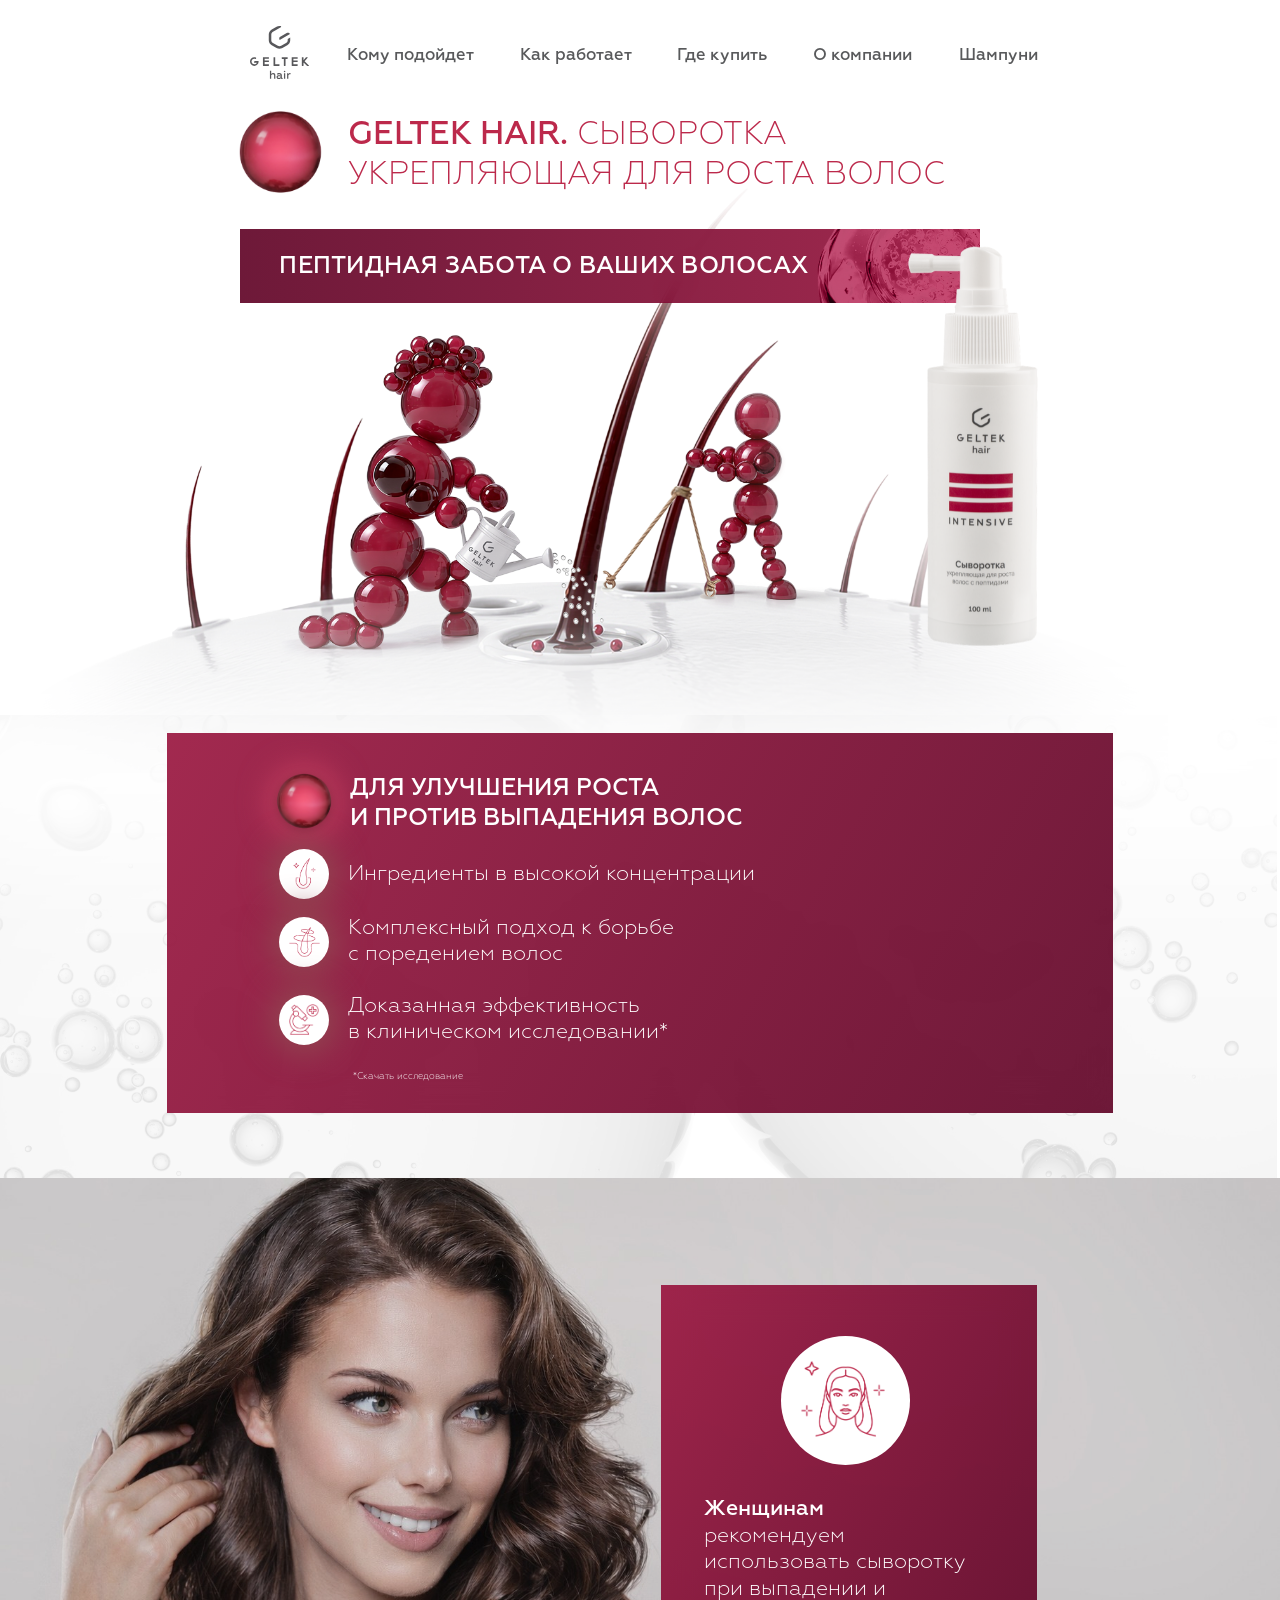
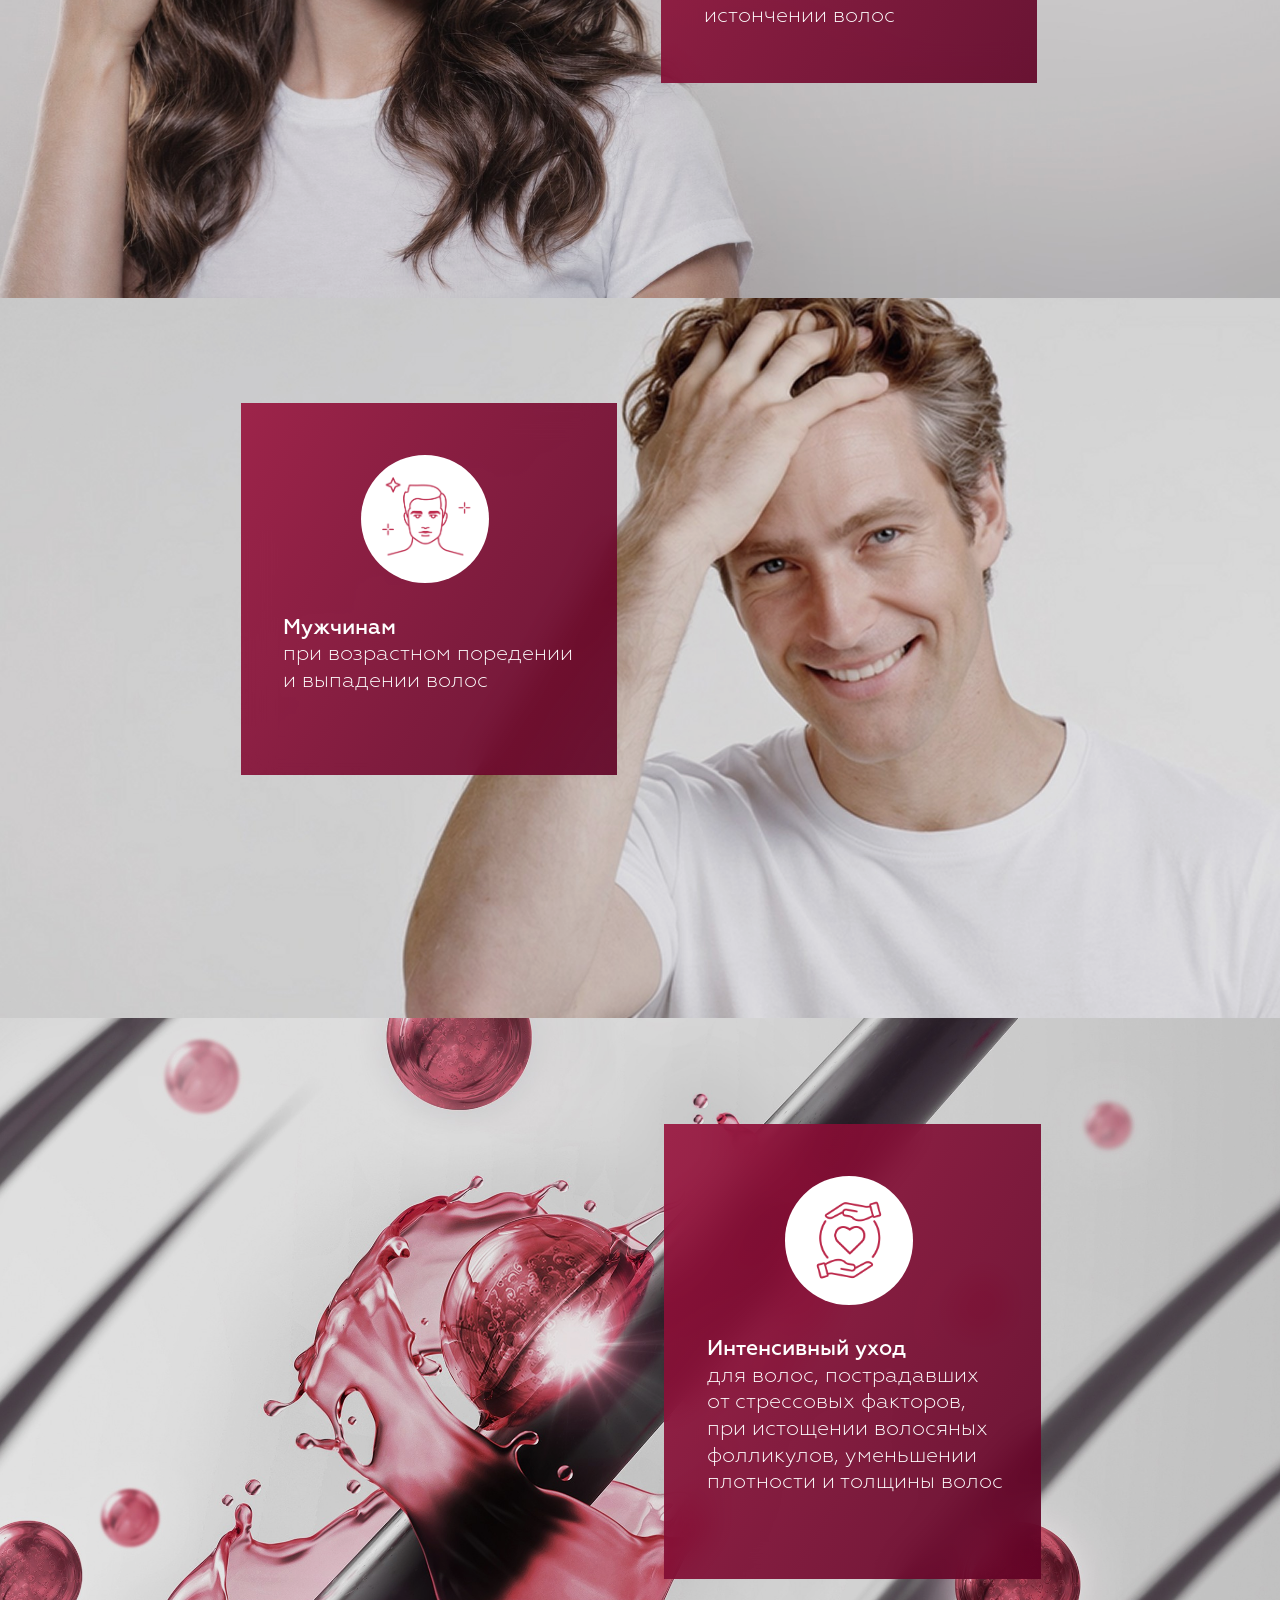
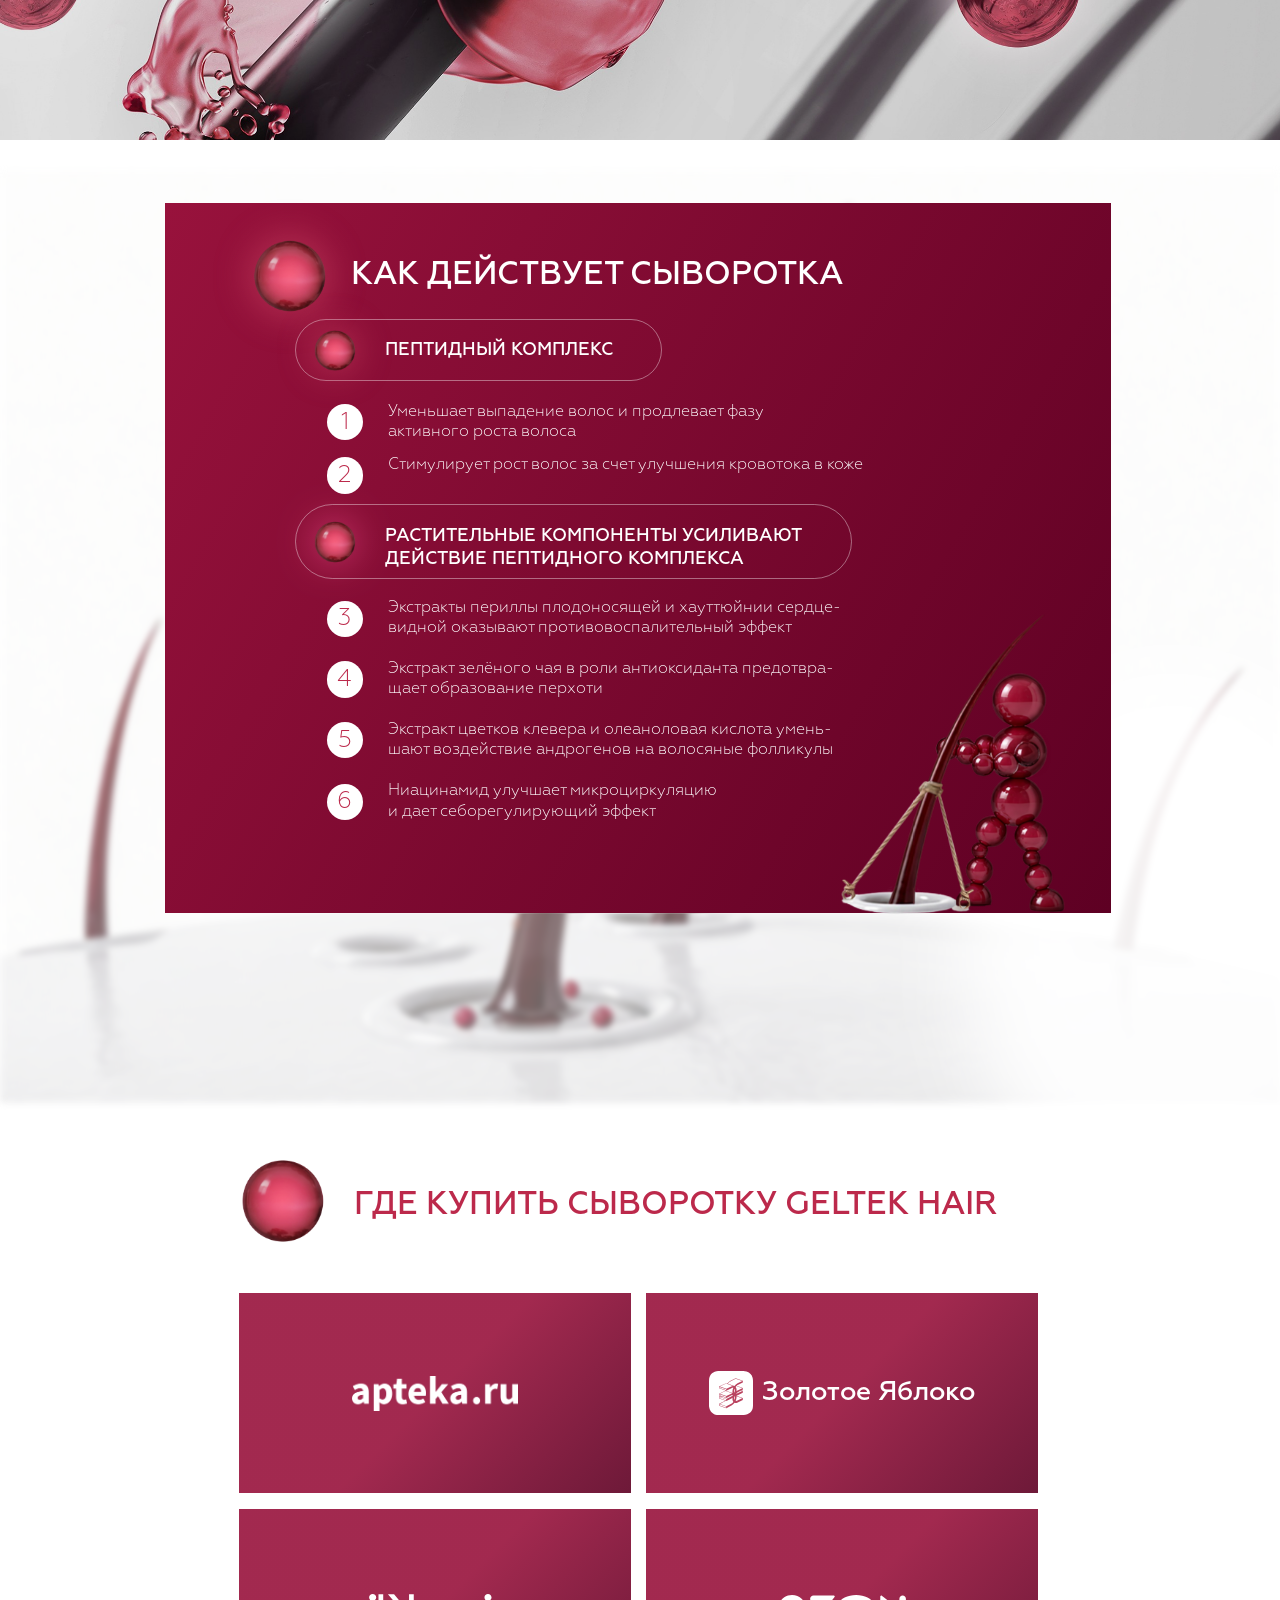
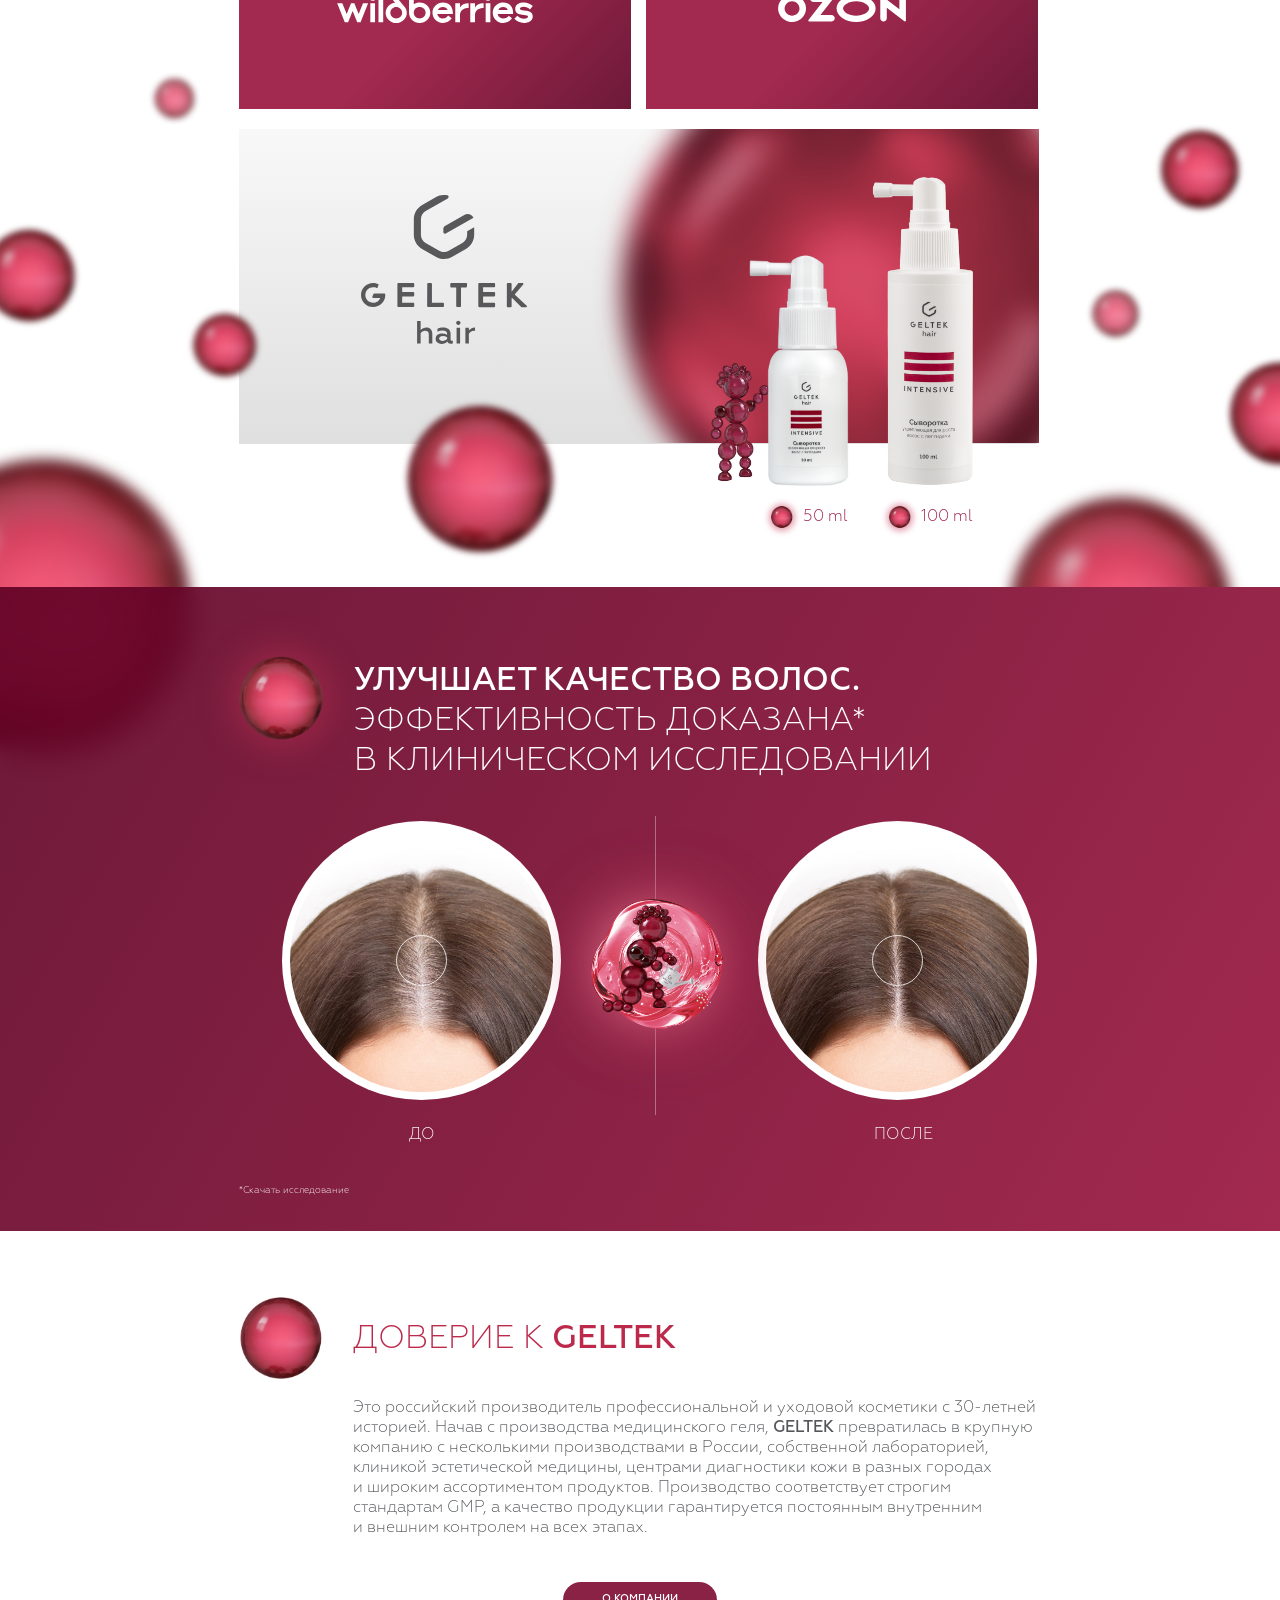
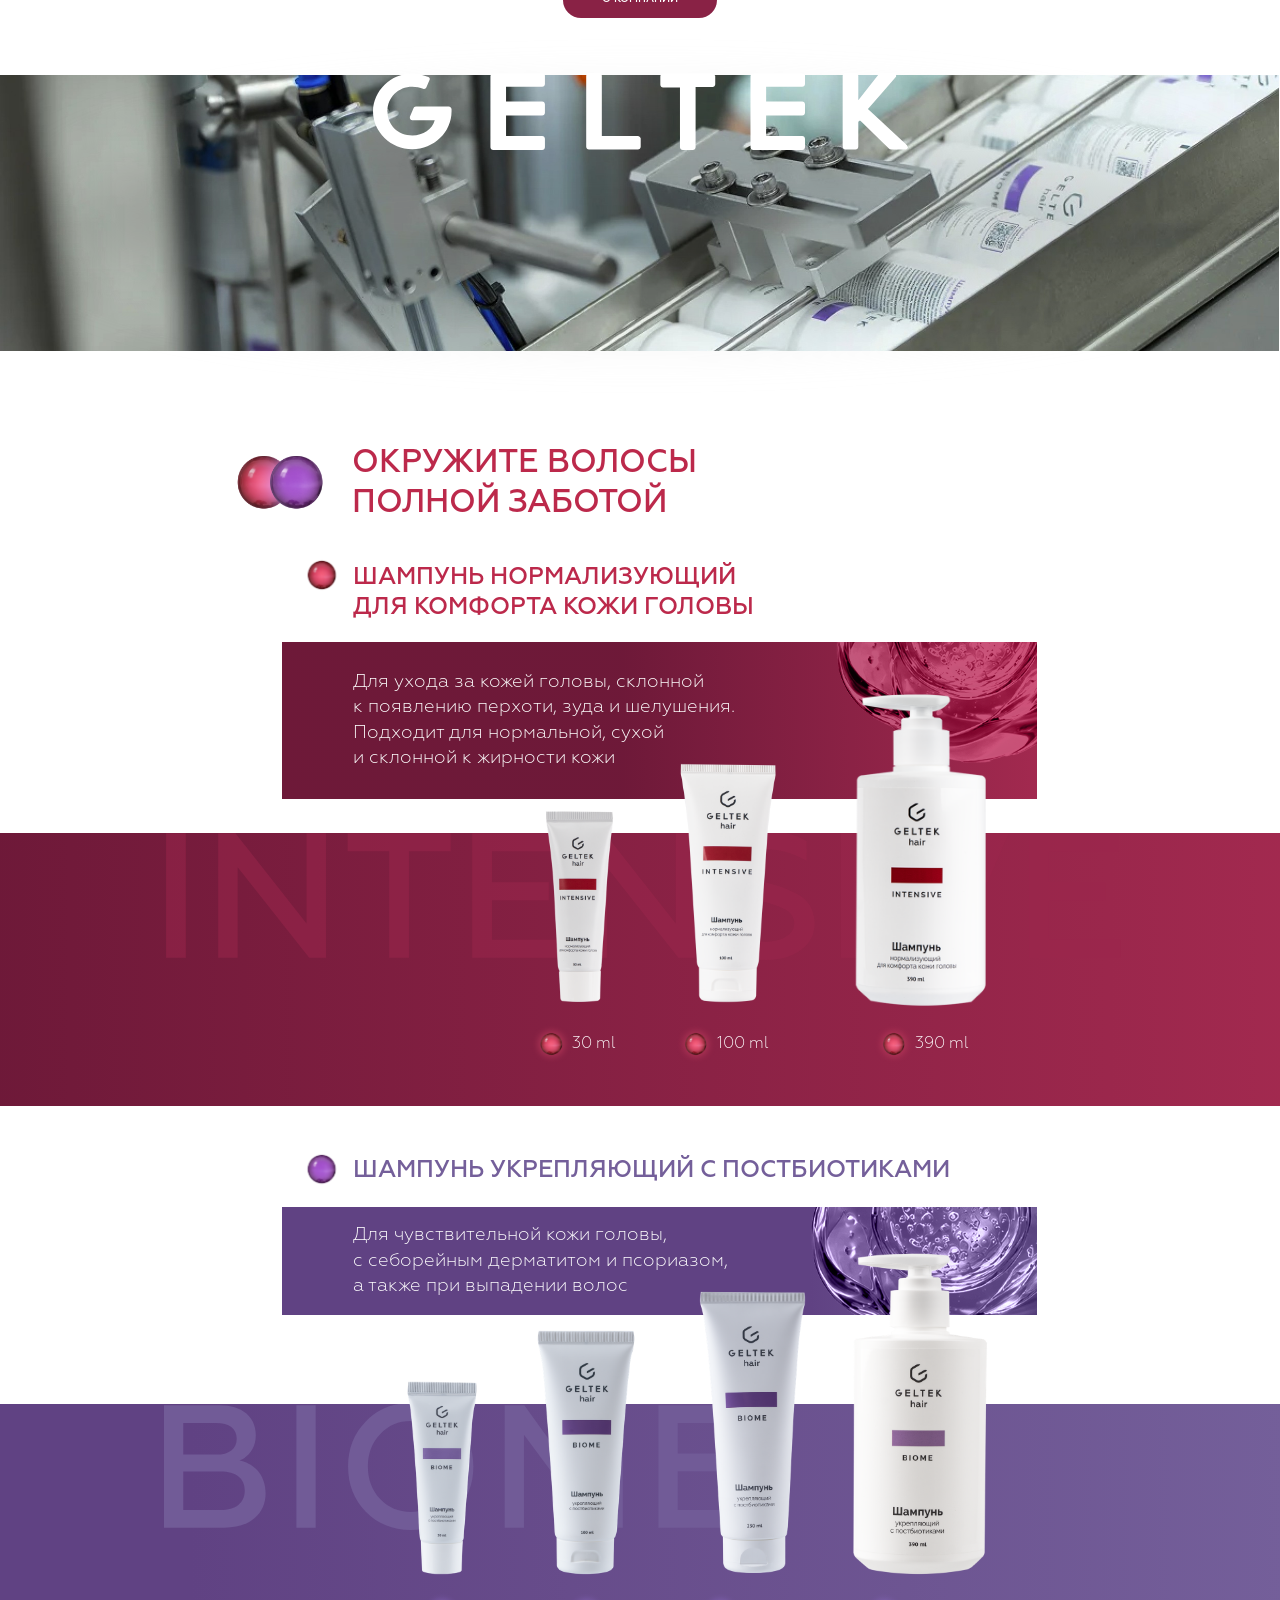
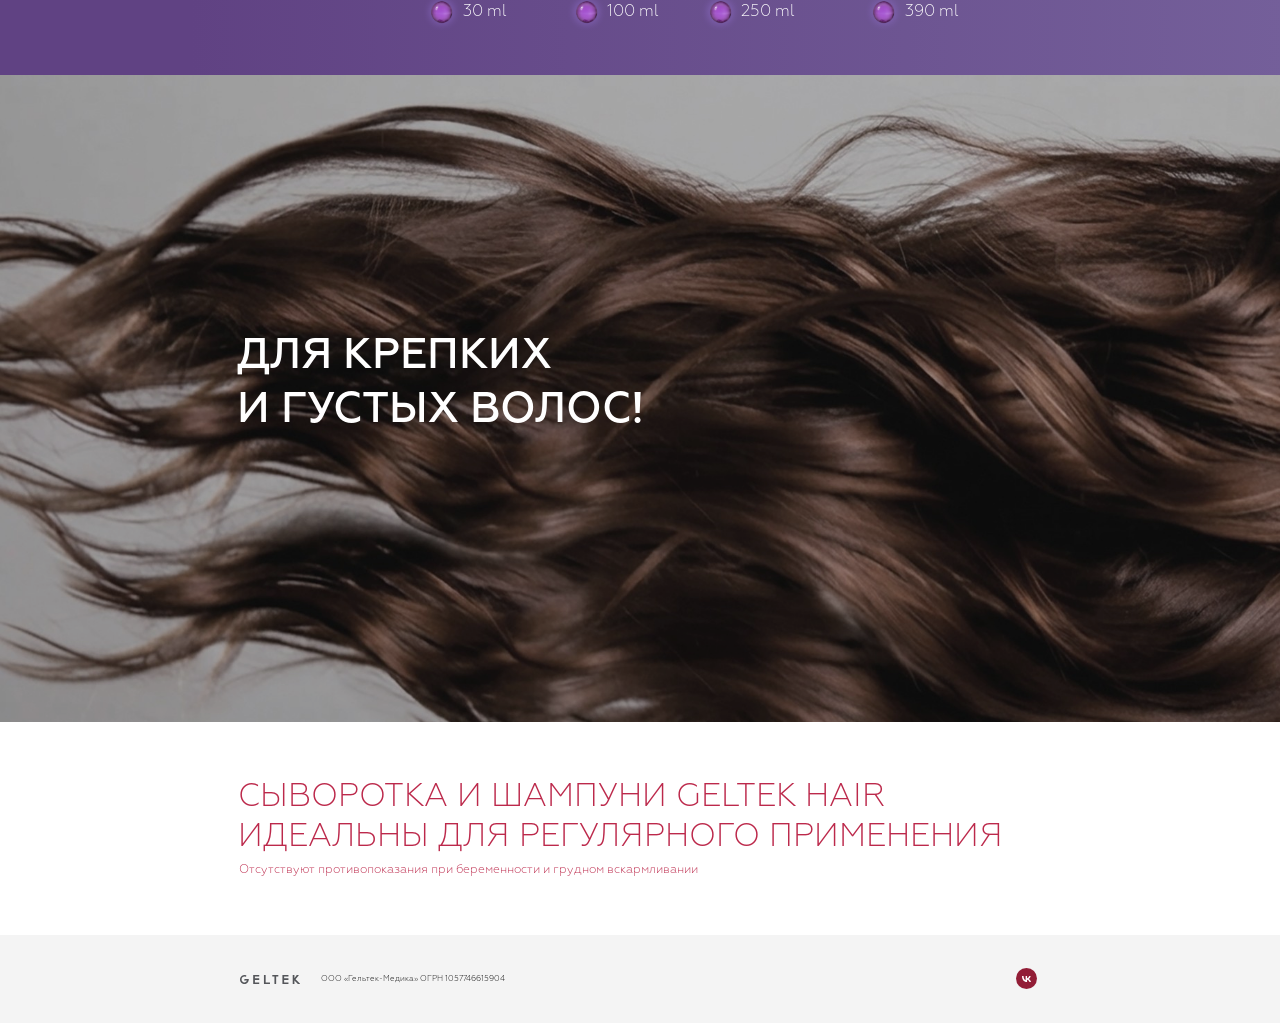
==== commit fb19b10e: "Перенос предлогов, выравнивание нумерации и просветы между плашками - блок «Интенсивный уход»: строк" ====
--- a/rebuild/index.html
+++ b/rebuild/index.html
@@ -112,7 +112,7 @@
     <!-- Узел-аннотация 137:580 — тот же механизм, что и в предыдущих блоках -->
     <div class="abs glass card" data-par="12.266"></div>
     <div class="abs ic-circ icon" data-par="12.266"><img src="../assets/img/icons-wine/care.png" alt=""></div>
-    <p class="abs txt" data-par="12.266"><span class="b">Интенсивный уход</span><br>для волос, пострадавших от стрессовых факторов, при истощении волосяных фолликулов, уменьшении плотности и толщины волос</p>
+    <p class="abs txt" data-par="12.266"><span class="b">Интенсивный уход</span><br>для волос, пострадавших<br>от стрессовых факторов,<br>при истощении волосяных<br>фолликулов, уменьшении<br>плотности и толщины волос</p>
   </section>
 
   <!-- ЭКРАН 5: КАК ДЕЙСТВУЕТ СЫВОРОТКА -->
--- a/rebuild/style.css
+++ b/rebuild/style.css
@@ -246,9 +246,9 @@
 /* фон плашки сделан непрозрачным (без альфы reusable .glass): полупрозрачная версия
    пропускала через backdrop-filter яркую верхнюю часть кв-фона, что читалось как
    светлая полоса за заголовком и текстом пилюли 1 */
-/* Высота плашки 1070px (было 1182): блок содержимого приведён к компактной раскладке макета,
-   чтобы целиком помещаться на экране монитора */
-.s5 .card{left:12.865cqw;top:5.104cqw;width:73.906cqw;height:55.729cqw;z-index:3;background:linear-gradient(120deg,#98123c,#5e0023)}
+/* Высота плашки 1066px: блок содержимого приведён к компактной раскладке макета,
+   нижняя кромка проходит по подставке фигуры */
+.s5 .card{left:12.865cqw;top:5.104cqw;width:73.906cqw;height:55.521cqw;z-index:3;background:linear-gradient(120deg,#98123c,#5e0023)}
 
 /* цветное свечение под сферами (#CC4363, blur r50→1.302cqw) */
 .s5 .sph-glow{border-radius:50%;background:#CC4363;opacity:.5;filter:blur(1.302cqw);z-index:4}
@@ -286,21 +286,22 @@
 .s5 .b5{top:45.484cqw}
 .s5 .b6{top:50.318cqw}
 
-/* Кружки с номерами центрируются по первой строке своего пункта */
+/* Кружки с номерами центрируются по первой строке своего пункта; по горизонтали их центры
+   совпадают с центрами шариков-маркеров в рамках-пилюлях */
 .s5 .num-circ{width:2.844cqw;height:2.844cqw;font-size:1.818cqw;z-index:5}
-.s5 .n1{left:19.375cqw;top:20.839cqw}
-.s5 .n2{left:19.375cqw;top:25.01cqw}
-.s5 .n3{left:19.375cqw;top:36.198cqw}
-.s5 .n4{left:19.375cqw;top:40.938cqw}
-.s5 .n5{left:19.375cqw;top:45.677cqw}
-.s5 .n6{left:19.375cqw;top:50.51cqw}
+.s5 .n1{left:25.521cqw;top:20.839cqw}
+.s5 .n2{left:25.521cqw;top:25.01cqw}
+.s5 .n3{left:25.521cqw;top:36.198cqw}
+.s5 .n4{left:25.521cqw;top:40.938cqw}
+.s5 .n5{left:25.521cqw;top:45.677cqw}
+.s5 .n6{left:25.521cqw;top:50.51cqw}
 
 /* обёртка 137:235 — полный бокс группы (576×654 = 30×34.062cqw). Обрезки нет: маска 137:237
    (576×584) охватывает только группу 137:236 с декоративным красным эллипсом 137:238, а сама
    картинка 137:239 лежит рядом с маской, прямым ребёнком группы, и в макете видна целиком —
    её низ (6360) на 70px ниже нижней кромки бордовой плашки (6290) */
-/* фигура поднята вслед за уменьшившейся плашкой — её низ остаётся у нижней кромки плашки */
-.s5 .man-wrap{left:56.771cqw;top:26.771cqw;width:30cqw;height:34.062cqw;z-index:4}
+/* фигура стоит так, что подставка приходится на нижнюю кромку плашки */
+.s5 .man-wrap{left:56.771cqw;top:29.063cqw;width:30cqw;height:34.062cqw;z-index:4}
 /* .man-glow (137:238, декоративное красное пятно) не используется — при размытии 10.417cqw
    пятно становится видимым красным пятном в правом нижнем углу плашки. */
 /* картинка внутри — ровно по боксу растра 137:239 (20.312×27.448cqw), позиция по таблице;
@@ -532,9 +533,11 @@
    линию на месте (низы упаковок выровнены макетом) и убирает искажение. */
 .s9 .pack{z-index:3;transition:transform .25s;object-fit:contain}
 .s9 .pack:hover{transform:scale(1.04)}
-.s9 .r-norm30{left:42.031cqw;top:26.25cqw;width:6.51cqw;height:15.677cqw}
-.s9 .r-norm100{left:52.292cqw;top:22.552cqw;width:9.219cqw;height:19.271cqw}
-.s9 .r-norm390{left:65.729cqw;top:16.875cqw;width:12.552cqw;height:25.156cqw}
+/* Нижний блок красной линейки (упаковки, подписи объёмов и полоса) опущен на 43px:
+   так между плашкой с текстом и полосой держится макетный просвет */
+.s9 .r-norm30{left:42.031cqw;top:28.49cqw;width:6.51cqw;height:15.677cqw}
+.s9 .r-norm100{left:52.292cqw;top:24.792cqw;width:9.219cqw;height:19.271cqw}
+.s9 .r-norm390{left:65.729cqw;top:19.115cqw;width:12.552cqw;height:25.156cqw}
 .s9 .v-post30{left:31.094cqw;top:73.073cqw;width:6.927cqw;height:15.469cqw}
 .s9 .v-post100{left:41.51cqw;top:68.802cqw;width:8.49cqw;height:20.104cqw}
 .s9 .v-post250{left:54.167cqw;top:65.833cqw;width:9.583cqw;height:22.865cqw}
@@ -545,15 +548,15 @@
 .s9 .vol-sph{width:2.448cqw;height:2.5cqw;z-index:4}
 .s9 .vol-txt{color:#fff;font-weight:300;font-size:1.25cqw;z-index:4}
 .s9 .r-g1,.s9 .r-g2,.s9 .r-g3{background:#CC4363}
-.s9 .r-g1{left:42.031cqw;top:43.646cqw}
-.s9 .r-s1{left:41.823cqw;top:43.438cqw}
-.s9 .r-t1{left:44.688cqw;top:43.906cqw}
-.s9 .r-g2{left:53.333cqw;top:43.646cqw}
-.s9 .r-s2{left:53.125cqw;top:43.438cqw}
-.s9 .r-t2{left:55.99cqw;top:43.906cqw}
-.s9 .r-g3{left:68.802cqw;top:43.646cqw}
-.s9 .r-s3{left:68.594cqw;top:43.438cqw}
-.s9 .r-t3{left:71.458cqw;top:43.906cqw}
+.s9 .r-g1{left:42.031cqw;top:45.886cqw}
+.s9 .r-s1{left:41.823cqw;top:45.678cqw}
+.s9 .r-t1{left:44.688cqw;top:46.146cqw}
+.s9 .r-g2{left:53.333cqw;top:45.886cqw}
+.s9 .r-s2{left:53.125cqw;top:45.678cqw}
+.s9 .r-t2{left:55.99cqw;top:46.146cqw}
+.s9 .r-g3{left:68.802cqw;top:45.886cqw}
+.s9 .r-s3{left:68.594cqw;top:45.678cqw}
+.s9 .r-t3{left:71.458cqw;top:46.146cqw}
 
 .s9 .v-g1,.s9 .v-g2,.s9 .v-g3,.s9 .v-g4{background:#8E6CC8}
 .s9 .v-g1{left:33.49cqw;top:90.26cqw}
@@ -570,7 +573,7 @@
 .s9 .v-t4{left:70.677cqw;top:90.521cqw}
 
 /* --- фоновые полосы с водяными знаками названий линеек --- */
-.s9 .r-band{left:-0.677cqw;top:28.177cqw;width:101.042cqw;height:21.354cqw;z-index:1;overflow:hidden;
+.s9 .r-band{left:-0.677cqw;top:30.417cqw;width:101.042cqw;height:21.354cqw;z-index:1;overflow:hidden;
   background:linear-gradient(90deg,rgba(94,0,35,.9),rgba(152,18,60,.9))}
 /* «Intensive» — точный вектор из 9 контуров (137:450), извлечён из геометрии узла (fillGeometry)
    в обход лимита на растровый экспорт. Непрозрачность 0.5 запечена в сами контуры SVG
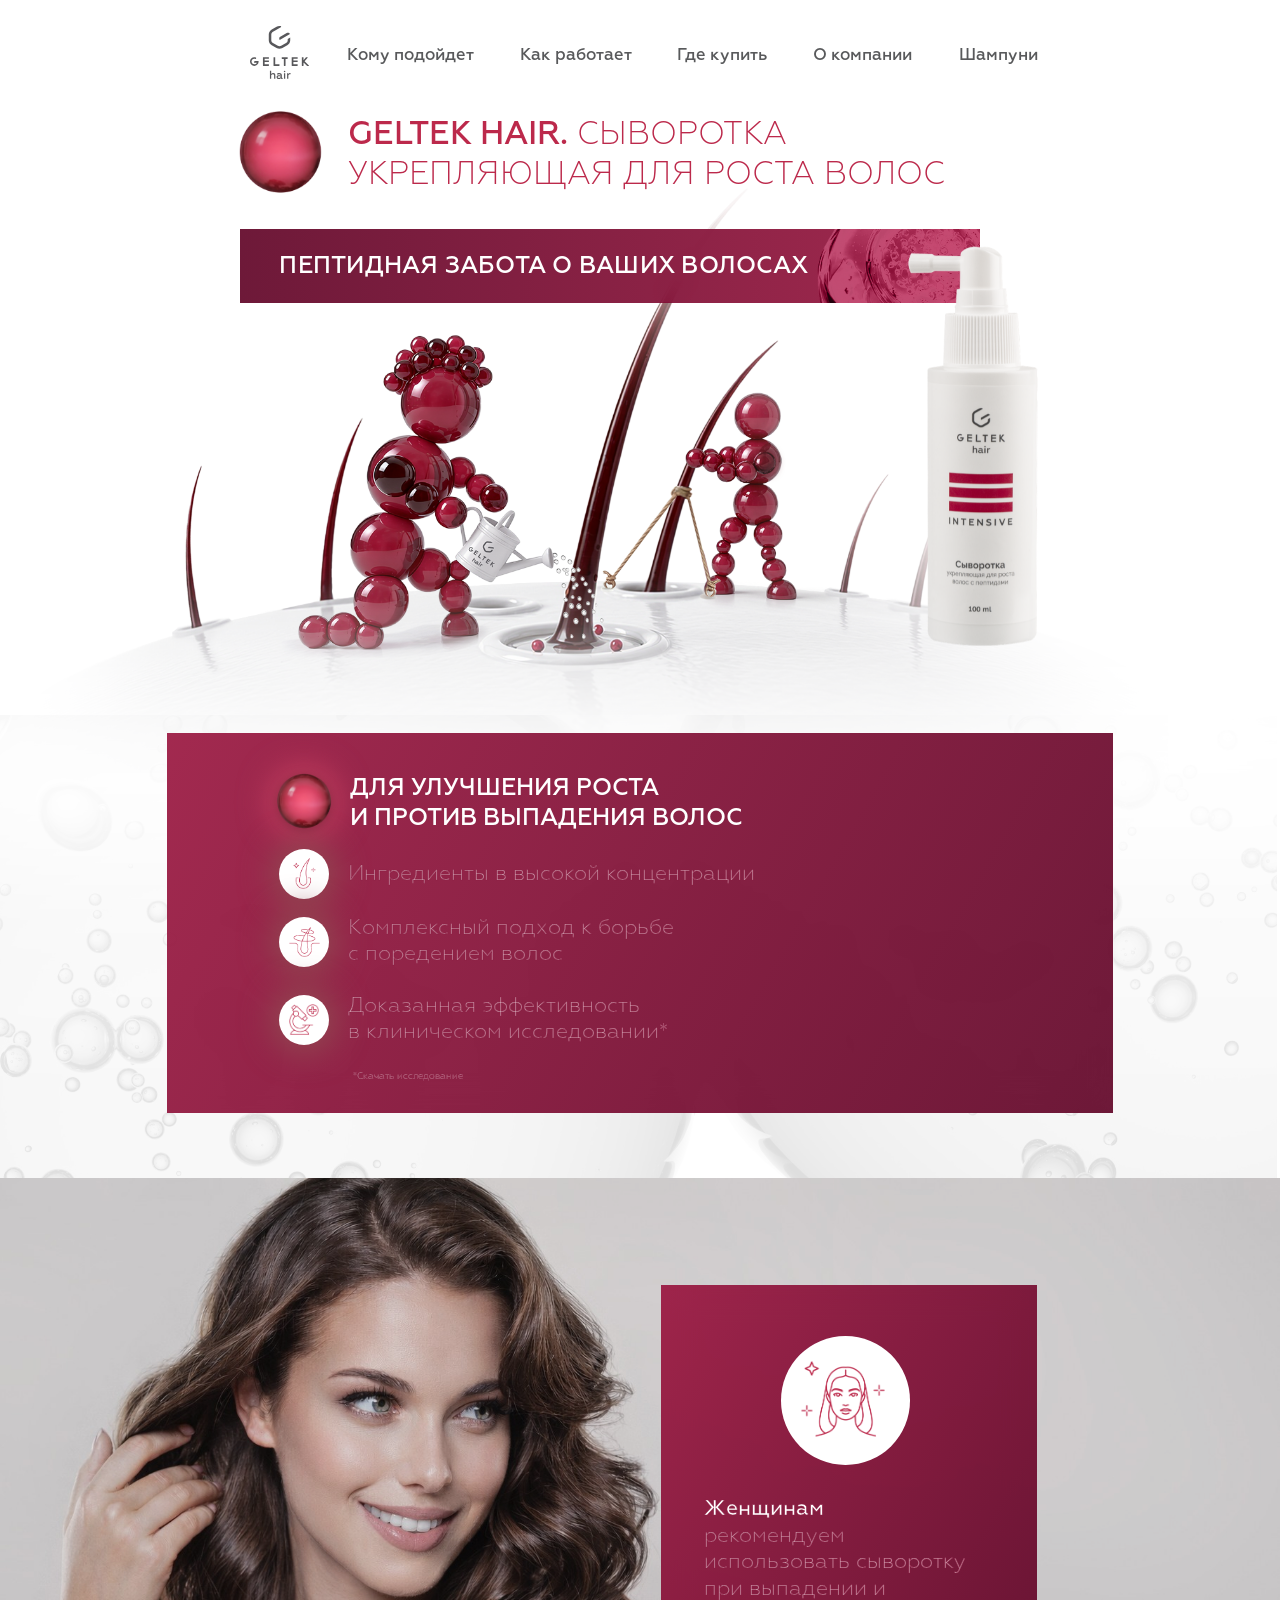
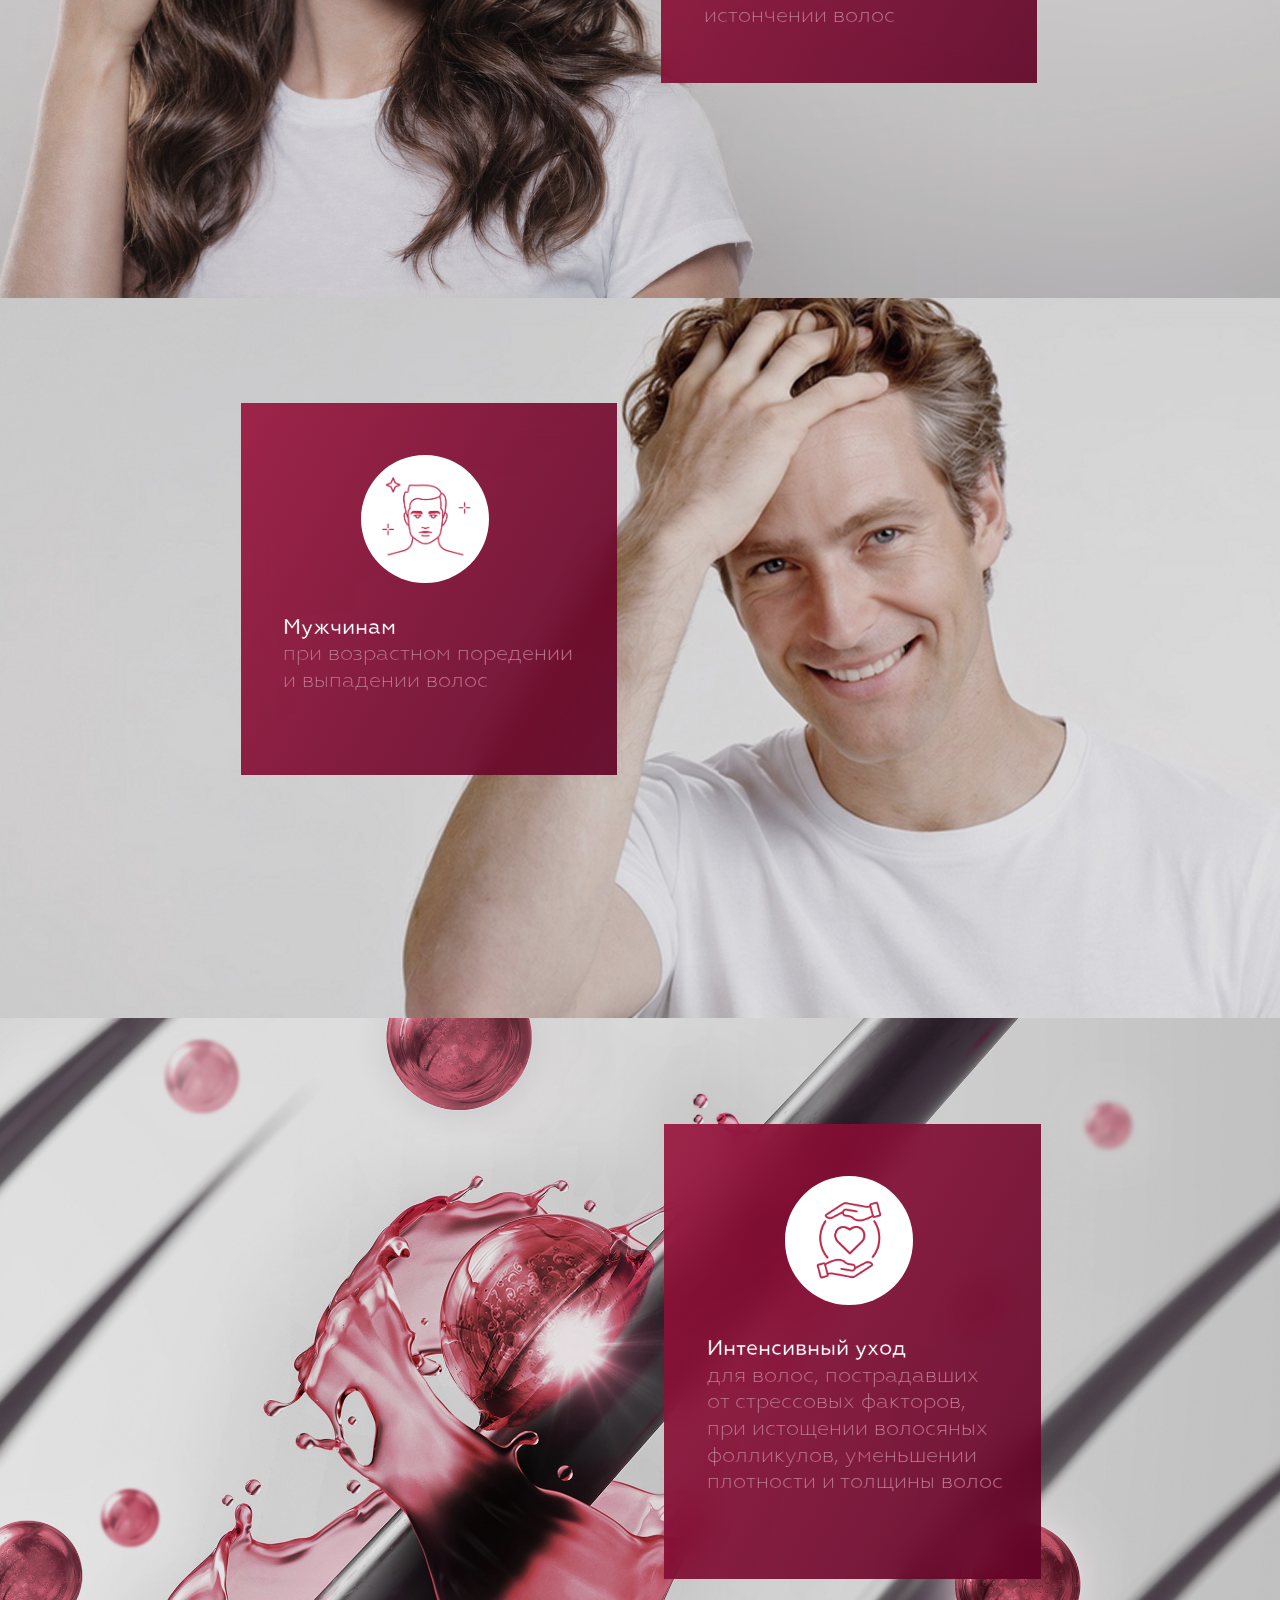
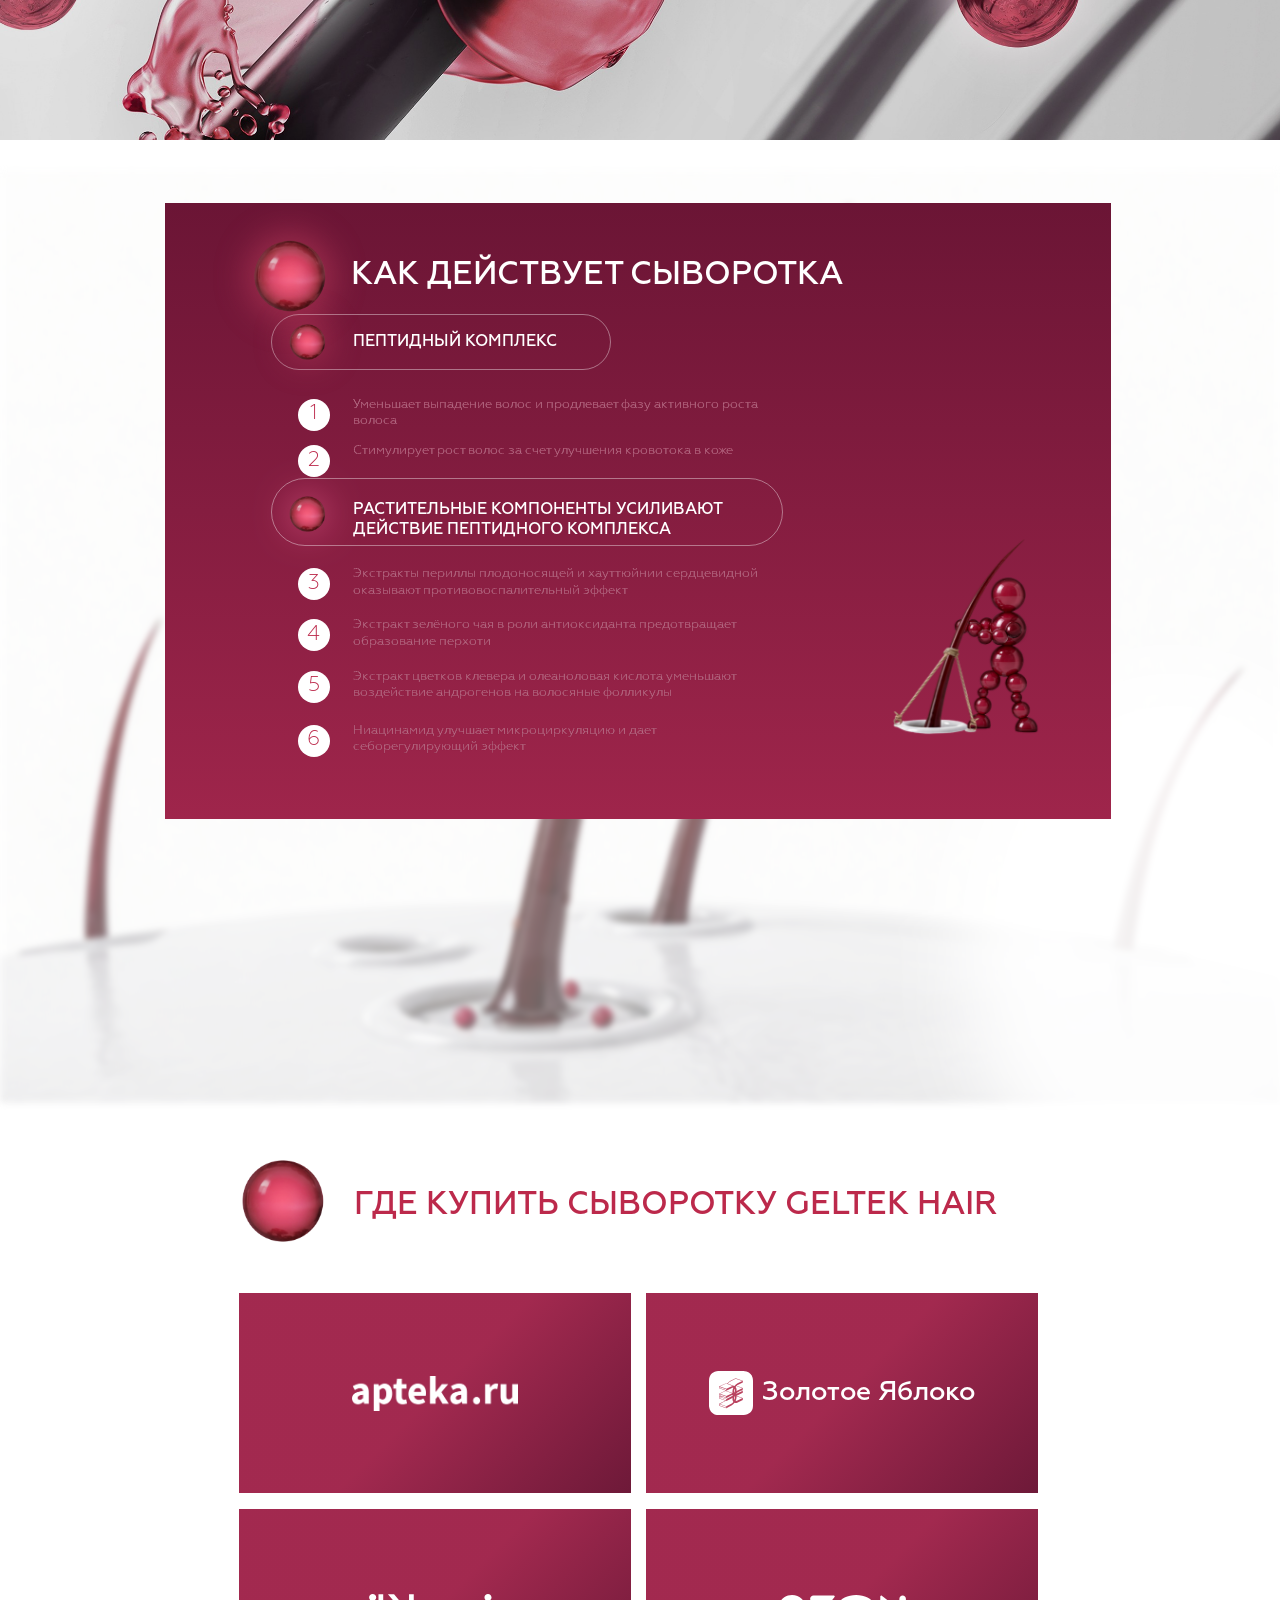
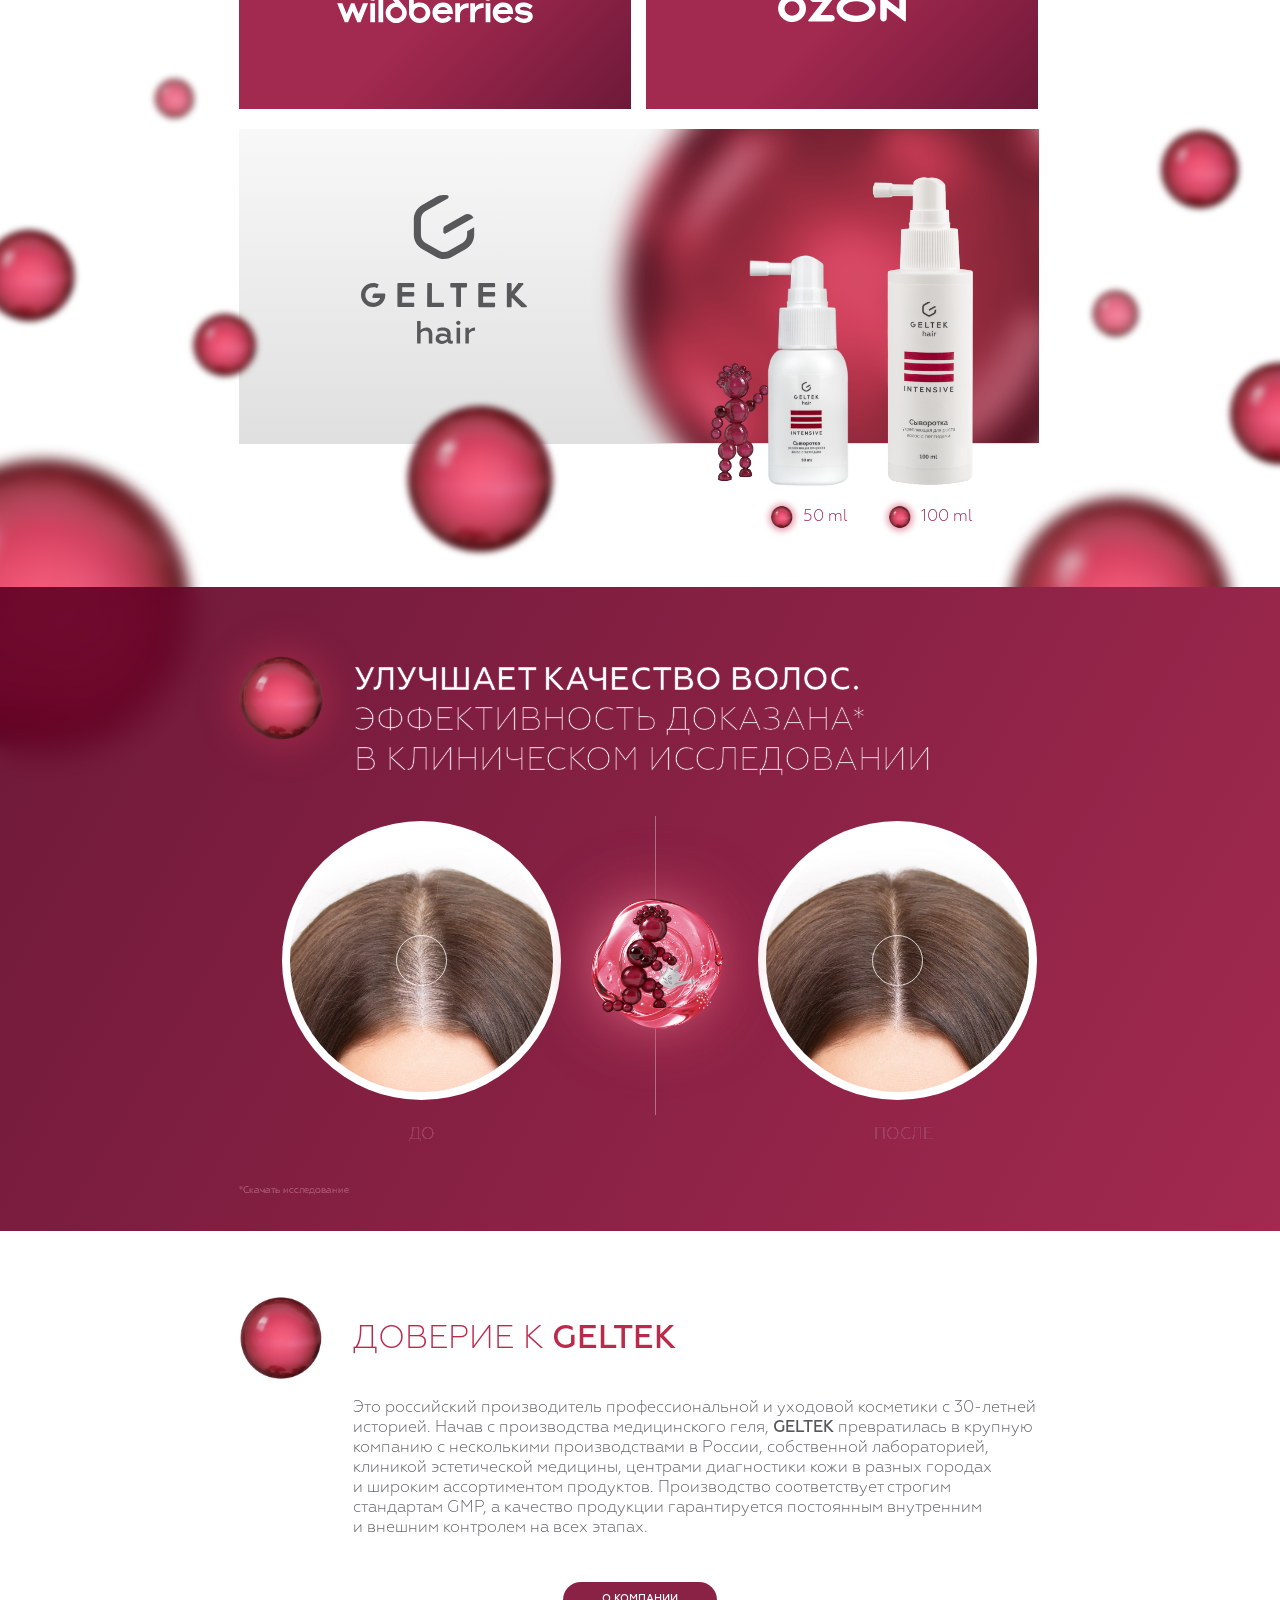
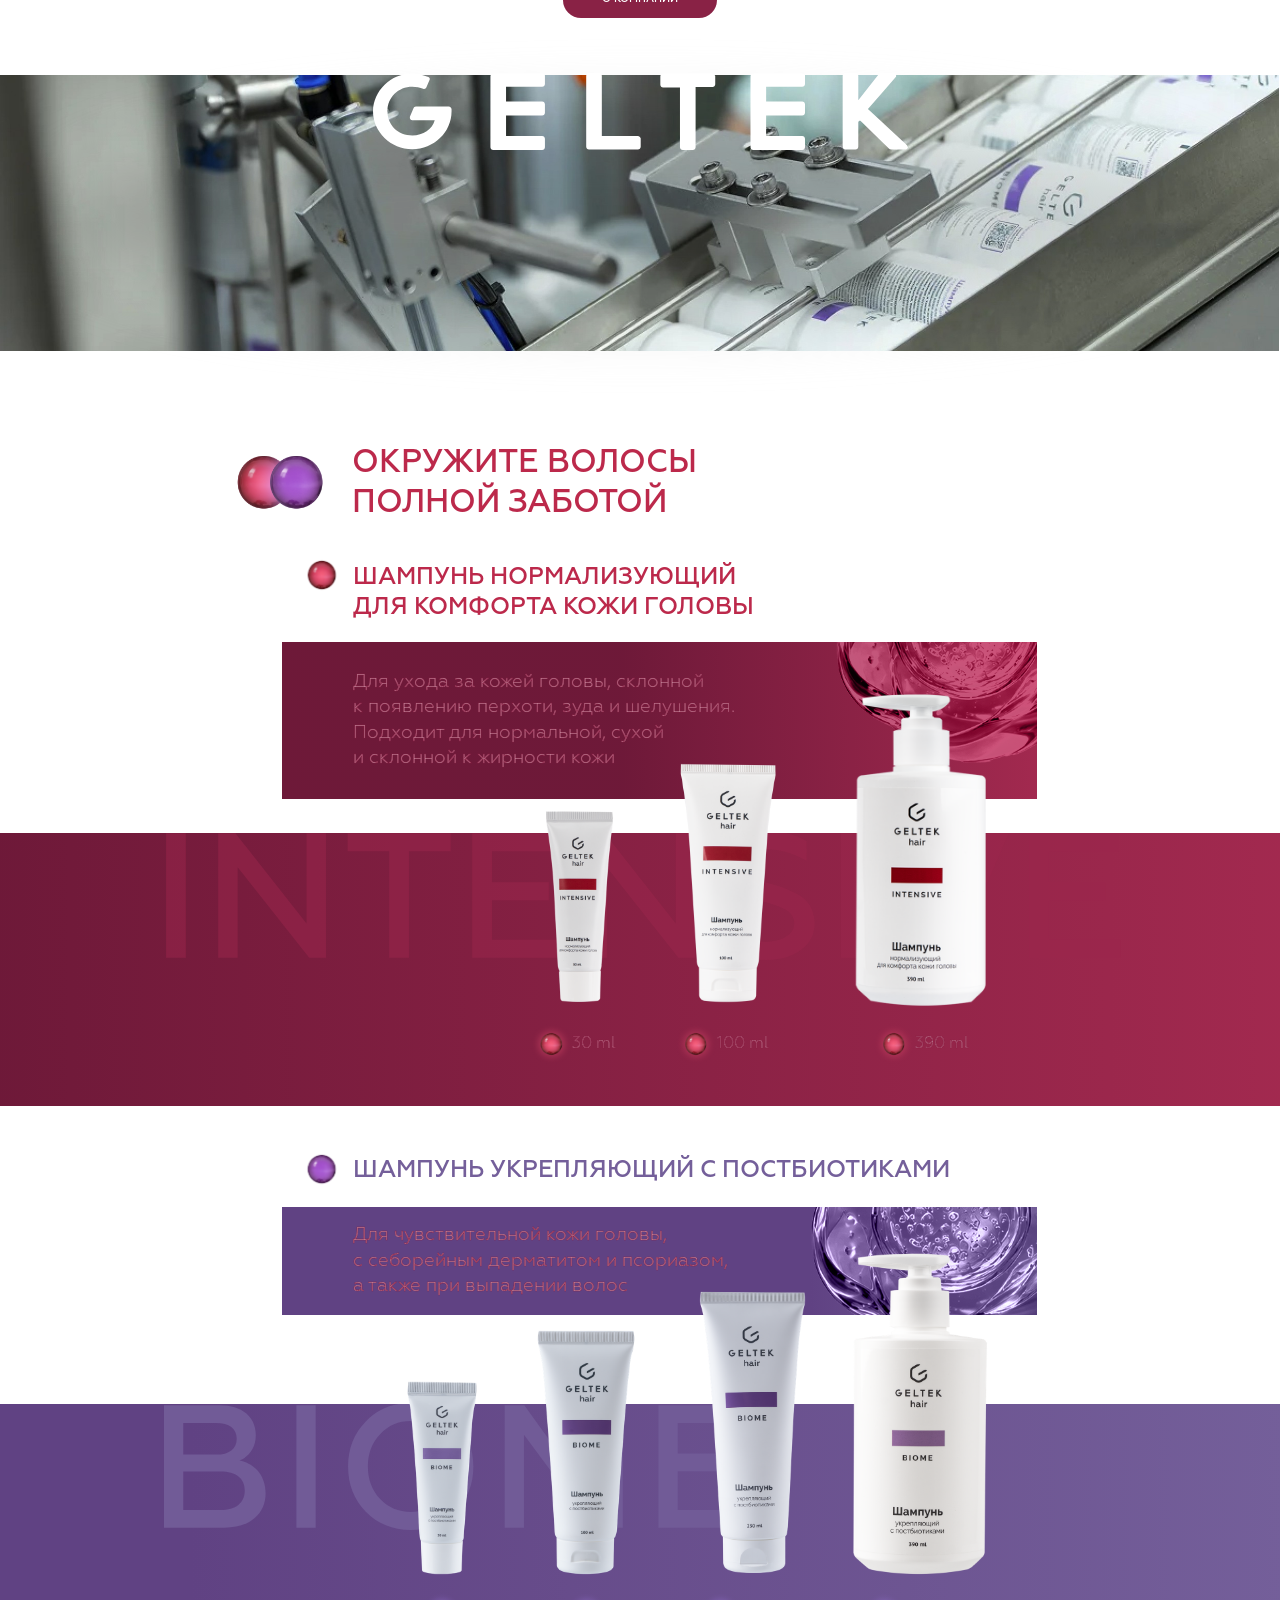
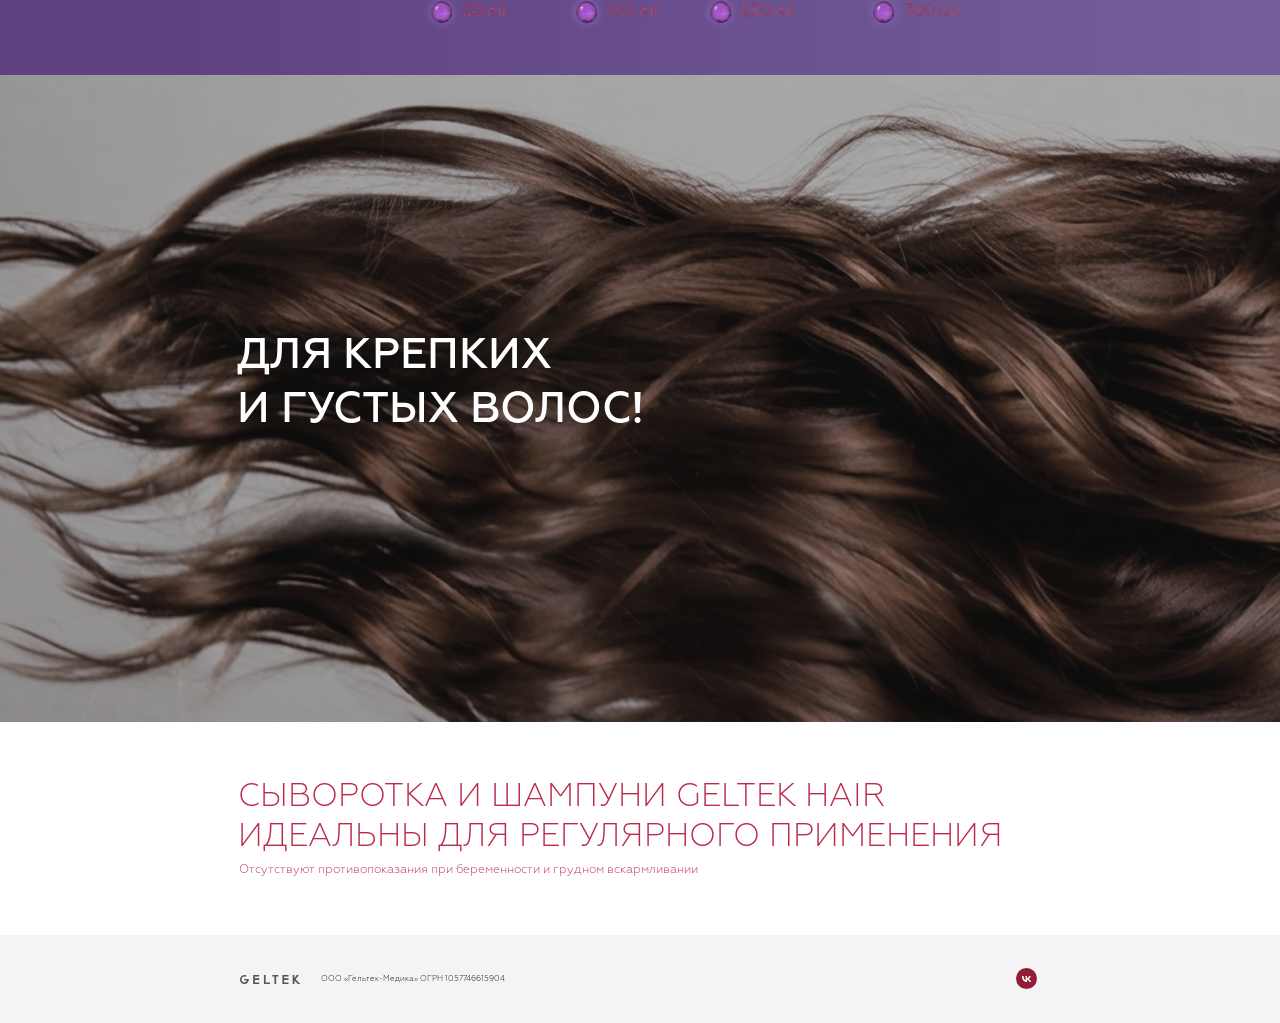
==== commit 1ac94ffd: "Компенсация растеризации светлого текста и уменьшенный блок «Как действует сыворотка» - светлый осно" ====
--- a/rebuild/index.html
+++ b/rebuild/index.html
@@ -136,7 +136,7 @@
 
     <!-- Пункты разнесены на отдельные абзацы: расстояния между ними заданы координатами
          каждого пункта, а не пустой строкой внутри общего текста -->
-    <p class="abs body b1">Уменьшает выпадение волос и продлевает фазу<br>активного роста волоса</p>
+    <p class="abs body b1">Уменьшает выпадение волос и продлевает фазу активного роста волоса</p>
     <div class="abs num-circ n1"><span>1</span></div>
     <p class="abs body b2">Стимулирует рост волос за счет улучшения кровотока в коже</p>
     <div class="abs num-circ n2"><span>2</span></div>
@@ -147,13 +147,13 @@
     <img class="abs sph p2-sph" src="../assets/img/fig/sphere-red.png" alt="">
     <h3 class="abs pill-title pill2-title">Растительные компоненты усиливают<br>действие пептидного комплекса</h3>
 
-    <p class="abs body b3">Экстракты периллы плодоносящей и хауттюйнии сердце-<br>видной оказывают противовоспалительный эффект</p>
+    <p class="abs body b3">Экстракты периллы плодоносящей и хауттюйнии сердцевидной оказывают противовоспалительный эффект</p>
     <div class="abs num-circ n3"><span>3</span></div>
-    <p class="abs body b4">Экстракт зелёного чая в роли антиоксиданта предотвра-<br>щает образование перхоти</p>
+    <p class="abs body b4">Экстракт зелёного чая в роли антиоксиданта предотвращает образование перхоти</p>
     <div class="abs num-circ n4"><span>4</span></div>
-    <p class="abs body b5">Экстракт цветков клевера и олеаноловая кислота умень-<br>шают воздействие андрогенов на волосяные фолликулы</p>
+    <p class="abs body b5">Экстракт цветков клевера и олеаноловая кислота уменьшают воздействие андрогенов на волосяные фолликулы</p>
     <div class="abs num-circ n5"><span>5</span></div>
-    <p class="abs body b6">Ниацинамид улучшает микроциркуляцию<br>и дает себорегулирующий эффект</p>
+    <p class="abs body b6">Ниацинамид улучшает микроциркуляцию и дает себорегулирующий эффект</p>
     <div class="abs num-circ n6"><span>6</span></div>
 
     <div class="abs man-wrap" data-fig="137:235">
--- a/rebuild/style.css
+++ b/rebuild/style.css
@@ -12,6 +12,13 @@
   --gray:#58595B;          /* текст меню */
   --gray2:#54565A;
   --btn:#892245;
+  /* Компенсация растеризации светлого текста на тёмных подложках. Тонкие штрихи Light
+     браузер отрисовывает плотнее макета (замер по эталону 1:1: в 1,55 раза больше «краски»
+     на бордовом фоне при полном совпадении на белом). Полупрозрачная обводка съедает
+     лишние полутона по краям штриха, ядро буквы остаётся белым: краска 0,072 против
+     макетных 0,073. Заголовки (Medium) не трогаются. */
+  --thin:.7px rgba(141,30,68,.85);
+  --thin-sm:.4px rgba(141,30,68,.8);
 }
 
 *{margin:0;padding:0;box-sizing:border-box}
@@ -136,10 +143,10 @@
   filter:drop-shadow(0 .2cqw .4cqw rgba(0,0,0,.25))}
 .s1 .adv-title{left:27.344cqw;top:60.417cqw;width:53.698cqw;z-index:6;
   color:#fff;font-weight:500;font-size:1.875cqw;line-height:1.25;text-transform:uppercase}
-.s1 .adv-note{left:27.552cqw;top:83.646cqw;z-index:6;color:#fff;font-weight:300;font-size:.729cqw}
+.s1 .adv-note{left:27.552cqw;top:83.646cqw;z-index:6;color:#fff;font-weight:300;font-size:.729cqw;-webkit-text-stroke:var(--thin-sm)}
 
 /* пункты преимуществ */
-.s1 .adv-item{z-index:6;color:#fff;font-weight:300;font-size:1.667cqw;line-height:1.25;left:27.188cqw;width:37.344cqw}
+.s1 .adv-item{z-index:6;color:#fff;font-weight:300;font-size:1.667cqw;line-height:1.25;left:27.188cqw;width:37.344cqw;-webkit-text-stroke:var(--thin)}
 .s1 .adv-item.i1{top:67.292cqw}
 .s1 .adv-item.i2{top:71.458cqw}
 .s1 .adv-item.i3{top:77.552cqw}
@@ -194,7 +201,7 @@
    искажение пропорции; смещение центра относительно круга (-3.85,-2.5)px — так в макете */
 .s2 .icon img{width:6.953cqw;height:6.021cqw;transform:translate(-0.201cqw,-0.13cqw)}
 .s2 .txt{left:55cqw;top:24.844cqw;width:22.708cqw;z-index:3;color:#fff;font-weight:300;
-  font-size:1.667cqw;line-height:1.25}
+  font-size:1.667cqw;line-height:1.25;-webkit-text-stroke:var(--thin)}
 .s2 .txt .b{font-weight:500}
 
 /* ==================== ЭКРАН 3: МУЖЧИНАМ (2847..3927) ==================== */
@@ -207,7 +214,7 @@
 /* 137:128: точный размер 136x121 (соотношение 1.124); смещение центра (+1.8,-4.0)px */
 .s3 .icon img{width:7.083cqw;height:6.302cqw;transform:translate(0.094cqw,-0.208cqw)}
 .s3 .txt{left:22.135cqw;top:24.74cqw;width:22.708cqw;z-index:3;color:#fff;font-weight:300;
-  font-size:1.667cqw;line-height:1.25}
+  font-size:1.667cqw;line-height:1.25;-webkit-text-stroke:var(--thin)}
 .s3 .txt .b{font-weight:500}
 
 /* ==================== ЭКРАН 4: БЕРЕЖНЫЙ УХОД (3927..5006) ==================== */
@@ -224,7 +231,7 @@
 /* ширина бокса чуть больше макетных 437px: строка «плотности и толщины волос» набирается
    в 439px и без запаса разрывалась на две — в макете она идёт цельной строкой */
 .s4 .txt{left:55.208cqw;top:24.844cqw;width:23.542cqw;z-index:3;color:#fff;font-weight:300;
-  font-size:1.667cqw;line-height:1.25}
+  font-size:1.667cqw;line-height:1.25;-webkit-text-stroke:var(--thin)}
 .s4 .txt .b{font-weight:500}
 
 /* ==================== ЭКРАН 5: КАК ДЕЙСТВУЕТ СЫВОРОТКА (4880..6630) ==================== */
@@ -247,8 +254,11 @@
    пропускала через backdrop-filter яркую верхнюю часть кв-фона, что читалось как
    светлая полоса за заголовком и текстом пилюли 1 */
 /* Высота плашки 1066px: блок содержимого приведён к компактной раскладке макета,
-   нижняя кромка проходит по подставке фигуры */
-.s5 .card{left:12.865cqw;top:5.104cqw;width:73.906cqw;height:55.521cqw;z-index:3;background:linear-gradient(120deg,#98123c,#5e0023)}
+   нижняя кромка проходит по подставке фигуры.
+   Градиент вертикальный, светлая сторона снизу (в макете ручки градиента идут снизу вверх).
+   Цвета — результат наложения макетных #98123C и #5E0023 с непрозрачностью 0.9 на светлую
+   подложку витрины: заливка остаётся непрозрачной, но тон совпадает с макетом */
+.s5 .card{left:12.865cqw;top:5.104cqw;width:73.906cqw;height:48.125cqw;z-index:3;background:linear-gradient(180deg,#6B1535,#9F254B)}
 
 /* цветное свечение под сферами (#CC4363, blur r50→1.302cqw) */
 .s5 .sph-glow{border-radius:50%;background:#CC4363;opacity:.5;filter:blur(1.302cqw);z-index:4}
@@ -262,52 +272,54 @@
 /* Рамки-пилюли вокруг заголовков (137:221/229): контур капсулы, шарик-маркер лежит внутри
    рамки слева, текст — правее шарика */
 .s5 .pill{border:1px solid rgba(255,255,255,.4);z-index:4}
-.s5 .pill1{left:23.073cqw;top:14.219cqw;width:28.646cqw;height:4.844cqw;border-radius:2.422cqw}
-.s5 .pill2{left:23.073cqw;top:28.646cqw;width:43.49cqw;height:5.885cqw;border-radius:2.943cqw}
-
-.s5 .p1-glow{left:24.232cqw;top:14.727cqw;width:3.828cqw;height:3.828cqw}
-.s5 .p1-sph{left:23.854cqw;top:14.349cqw;width:4.583cqw;height:4.625cqw}
-.s5 .pill1-title{left:30.104cqw;top:15.719cqw;width:30cqw;z-index:4;color:#fff;font-weight:500;
-  font-size:1.406cqw;line-height:1.25;text-transform:uppercase}
-
-.s5 .p2-glow{left:24.232cqw;top:29.675cqw;width:3.828cqw;height:3.828cqw;mix-blend-mode:screen}
-.s5 .p2-sph{left:23.854cqw;top:29.297cqw;width:4.583cqw;height:4.625cqw}
-.s5 .pill2-title{left:30.104cqw;top:30.302cqw;width:34cqw;z-index:4;color:#fff;font-weight:500;
-  font-size:1.406cqw;line-height:1.25;text-transform:uppercase}
+.s5 .pill1{left:21.198cqw;top:13.802cqw;width:26.563cqw;height:4.375cqw;border-radius:2.188cqw}
+.s5 .pill2{left:21.198cqw;top:26.615cqw;width:40cqw;height:5.313cqw;border-radius:2.656cqw}
+
+.s5 .p1-glow{left:22.357cqw;top:14.271cqw;width:3.359cqw;height:3.359cqw}
+.s5 .p1-sph{left:21.979cqw;top:13.958cqw;width:4.01cqw;height:4.049cqw}
+.s5 .pill1-title{left:27.604cqw;top:15.208cqw;width:30cqw;z-index:4;color:#fff;font-weight:500;
+  font-size:1.25cqw;line-height:1.25;text-transform:uppercase}
+
+.s5 .p2-glow{left:22.357cqw;top:27.708cqw;width:3.359cqw;height:3.359cqw;mix-blend-mode:screen}
+.s5 .p2-sph{left:21.979cqw;top:27.396cqw;width:4.01cqw;height:4.049cqw}
+.s5 .pill2-title{left:27.604cqw;top:28.333cqw;width:34cqw;z-index:4;color:#fff;font-weight:500;
+  font-size:1.25cqw;line-height:1.25;text-transform:uppercase}
 
 /* Пункты: каждый — самостоятельный абзац со своей координатой (расстояния между ними заданы
    позициями, а не пустой строкой внутри общего текста) */
-.s5 .body{z-index:4;color:#fff;font-weight:300;font-size:1.25cqw;line-height:1.258;
-  left:30.313cqw;width:38.802cqw}
-.s5 .b1{top:20.646cqw}
-.s5 .b2{top:24.818cqw}
-.s5 .b3{top:36.005cqw}
-.s5 .b4{top:40.745cqw}
-.s5 .b5{top:45.484cqw}
-.s5 .b6{top:50.318cqw}
+/* Основной текст пунктов в макете приглушён: пики его пикселей розовые (255,172,200) при
+   белых 255 у кружков и заголовков рядом — то есть белый с непрозрачностью около 0.75 */
+.s5 .body{z-index:4;color:#fff;font-weight:300;font-size:.99cqw;line-height:1.32;
+  left:27.604cqw;width:32.5cqw;-webkit-text-stroke:var(--thin-sm)}
+.s5 .b1{top:20.260cqw}
+.s5 .b2{top:23.906cqw}
+.s5 .b3{top:33.490cqw}
+.s5 .b4{top:37.500cqw}
+.s5 .b5{top:41.510cqw}
+.s5 .b6{top:45.729cqw}
 
 /* Кружки с номерами центрируются по первой строке своего пункта; по горизонтали их центры
    совпадают с центрами шариков-маркеров в рамках-пилюлях */
-.s5 .num-circ{width:2.844cqw;height:2.844cqw;font-size:1.818cqw;z-index:5}
-.s5 .n1{left:25.521cqw;top:20.839cqw}
-.s5 .n2{left:25.521cqw;top:25.01cqw}
-.s5 .n3{left:25.521cqw;top:36.198cqw}
-.s5 .n4{left:25.521cqw;top:40.938cqw}
-.s5 .n5{left:25.521cqw;top:45.677cqw}
-.s5 .n6{left:25.521cqw;top:50.51cqw}
+.s5 .num-circ{width:2.5cqw;height:2.5cqw;font-size:1.615cqw;z-index:5}
+.s5 .n1{left:23.281cqw;top:20.417cqw}
+.s5 .n2{left:23.281cqw;top:24.063cqw}
+.s5 .n3{left:23.281cqw;top:33.646cqw}
+.s5 .n4{left:23.281cqw;top:37.656cqw}
+.s5 .n5{left:23.281cqw;top:41.667cqw}
+.s5 .n6{left:23.281cqw;top:45.885cqw}
 
 /* обёртка 137:235 — полный бокс группы (576×654 = 30×34.062cqw). Обрезки нет: маска 137:237
    (576×584) охватывает только группу 137:236 с декоративным красным эллипсом 137:238, а сама
    картинка 137:239 лежит рядом с маской, прямым ребёнком группы, и в макете видна целиком —
    её низ (6360) на 70px ниже нижней кромки бордовой плашки (6290) */
-/* фигура стоит так, что подставка приходится на нижнюю кромку плашки */
-.s5 .man-wrap{left:56.771cqw;top:29.063cqw;width:30cqw;height:34.062cqw;z-index:4}
+/* фигура опущена ниже кромки плашки: подставка и нижние шары выходят за неё, как в макете */
+.s5 .man-wrap{left:63.958cqw;top:26.042cqw;width:19.5cqw;height:22.14cqw;z-index:4}
 /* .man-glow (137:238, декоративное красное пятно) не используется — при размытии 10.417cqw
    пятно становится видимым красным пятном в правом нижнем углу плашки. */
 /* картинка внутри — ровно по боксу растра 137:239 (20.312×27.448cqw), позиция по таблице;
    object-fit:cover — в спецификации узла scaleMode:"FILL", обрезка по краям (в т.ч. снизу,
    маской обёртки) заложена макетом */
-.s5 .man-ball{left:7.396cqw;top:6.615cqw;width:20.312cqw;height:27.448cqw;object-fit:cover}
+.s5 .man-ball{left:4.808cqw;top:4.3cqw;width:13.203cqw;height:17.841cqw;object-fit:cover}
 
 /* ==================== ЭКРАН 6: ГДЕ КУПИТЬ + ПРОДУКТ (6583..8213) ==================== */
 .s6{height:85.312cqw}              /* 1638/19.2 */
@@ -425,7 +437,7 @@
   background:#B73050;opacity:.5;filter:blur(1.302cqw);z-index:7}
 .s7 .s7-sph{left:17.135cqw;top:3.906cqw;width:9.479cqw;height:9.583cqw;z-index:8}
 .s7 .s7-title{left:27.656cqw;top:5.781cqw;width:53.958cqw;z-index:7;color:#fff;font-weight:300;
-  font-size:2.5cqw;line-height:1.25;text-transform:uppercase}
+  font-size:2.5cqw;line-height:1.25;text-transform:uppercase;-webkit-text-stroke:var(--thin)}
 .s7 .s7-title .b{font-weight:500}
 
 /* до/после — круги-медальоны */
@@ -441,7 +453,7 @@
 .s7 .ba-before-dot{left:30.938cqw;top:27.188cqw}
 .s7 .ba-after-dot{left:68.125cqw;top:27.188cqw}
 .s7 .ba-label{z-index:9;color:#fff;font-weight:300;font-size:1.25cqw;text-transform:uppercase;
-  text-align:center;white-space:nowrap}
+  text-align:center;white-space:nowrap;-webkit-text-stroke:var(--thin)}
 .s7 .ba-before-label{left:31.094cqw;top:42.083cqw;width:3.698cqw}
 .s7 .ba-after-label{left:66.6cqw;top:42.083cqw;width:8cqw}
 
@@ -455,7 +467,7 @@
 .s7 .ba-ball{left:46.406cqw;top:24.271cqw;width:9.74cqw;height:9.844cqw;z-index:11}
 
 .s7 .s7-note{left:18.698cqw;top:46.719cqw;z-index:7;color:#fff;font-weight:300;font-size:.729cqw;
-  padding-bottom:.1cqw}
+  padding-bottom:.1cqw;-webkit-text-stroke:var(--thin-sm)}
 
 /* ==================== ЭКРАН 8: ДОВЕРИЕ + ПРОИЗВОДСТВО (9180..10398) ==================== */
 .s8{height:63.438cqw}              /* 1218/19.2 */
@@ -505,7 +517,7 @@
 .s9 .banner{z-index:2;overflow:hidden;position:absolute;display:flex;align-items:center}
 .s9 .banner .banner-drop{position:absolute;mix-blend-mode:luminosity;pointer-events:none}
 .s9 .banner span{position:relative;z-index:1;color:#fff;font-weight:300;font-size:1.458cqw;
-  line-height:1.357;padding:0 20cqw 0 5.521cqw}
+  line-height:1.357;padding:0 20cqw 0 5.521cqw;-webkit-text-stroke:var(--thin)}
 /* Узел 137:441: переносы строк заданы разметкой. Правый отступ общего правила сузил бы
    строку до 643px и добавил бы лишние переносы, поэтому здесь он снят. */
 .s9 .r-banner span{padding-right:0}
@@ -546,7 +558,7 @@
 /* --- подписи объёма со свечением --- */
 .s9 .vol-glow{width:2.083cqw;height:2.083cqw;border-radius:50%;filter:blur(.26cqw);z-index:3;opacity:.5}
 .s9 .vol-sph{width:2.448cqw;height:2.5cqw;z-index:4}
-.s9 .vol-txt{color:#fff;font-weight:300;font-size:1.25cqw;z-index:4}
+.s9 .vol-txt{color:#fff;font-weight:300;font-size:1.25cqw;z-index:4;-webkit-text-stroke:var(--thin)}
 .s9 .r-g1,.s9 .r-g2,.s9 .r-g3{background:#CC4363}
 .s9 .r-g1{left:42.031cqw;top:45.886cqw}
 .s9 .r-s1{left:41.823cqw;top:45.678cqw}
@@ -644,7 +656,7 @@
 .stage--mobile .m-num-circ{border-radius:50%;background:#fff;display:grid;place-items:center;
   font-weight:300;color:var(--wine);line-height:1}
 .stage--mobile .m-vol-glow{border-radius:50%;opacity:.5;filter:blur(.6cqw)}
-.stage--mobile .m-vol-txt{color:#fff;font-weight:300}
+.stage--mobile .m-vol-txt{color:#fff;font-weight:300;-webkit-text-stroke:var(--thin)}
 .stage--mobile .m-pack{height:auto}
 
 /* ---- хедер (центрированный лого + гамбургер) ---- */
@@ -704,17 +716,17 @@
 .m-s1 .m-ic1{top:190.313cqw}
 .m-s1 .m-ic2{top:227.813cqw}
 .m-s1 .m-ic3{top:265.625cqw}
-.m-s1 .m-adv-item{z-index:4;color:#fff;font-weight:300;font-size:4.688cqw;line-height:1.25;text-align:center}
+.m-s1 .m-adv-item{z-index:4;color:#fff;font-weight:300;font-size:4.688cqw;line-height:1.25;text-align:center;-webkit-text-stroke:var(--thin)}
 .m-s1 .m-i1{left:4.375cqw;top:208.438cqw;width:90cqw}
 .m-s1 .m-i2{left:14.063cqw;top:245.938cqw;width:70.625cqw}
 .m-s1 .m-i3{left:14.063cqw;top:283.75cqw;width:70.625cqw}
 .m-s1 .m-note{left:4.375cqw;top:303.438cqw;width:90cqw;z-index:4;color:#fff;font-weight:300;
-  font-size:3.125cqw;text-align:center;display:block;width:max-content;margin:0 auto;right:0}
+  font-size:3.125cqw;text-align:center;display:block;width:max-content;margin:0 auto;right:0;-webkit-text-stroke:var(--thin-sm)}
 
 /* ==================== M-ЭКРАНЫ 2-4: карточки-плашки ==================== */
 .m-card-screen .m-photo{left:0;top:0;width:100cqw;height:105.625cqw;object-fit:cover;z-index:1}
 .m-card-screen .m-icon{z-index:3}
-.m-card-screen .m-txt{z-index:3;color:#fff;font-weight:300;font-size:4.688cqw;line-height:1.25;text-align:center}
+.m-card-screen .m-txt{z-index:3;color:#fff;font-weight:300;font-size:4.688cqw;line-height:1.25;text-align:center;-webkit-text-stroke:var(--thin)}
 .m-card-screen .m-txt .b{font-weight:500}
 
 .m-s2{height:199.375cqw}
@@ -767,7 +779,7 @@
 .m-s5 .m-num-circ{width:13.438cqw;height:13.438cqw;font-size:8.75cqw;z-index:5}
 /* Пункты списка в макете выровнены по центру (узлы 181:2162, 181:2175, 181:2221, 181:2227,
    181:2234, 181:2240 — textAlignHorizontal CENTER) */
-.m-s5 .m-body{z-index:4;color:#fff;font-weight:300;font-size:4.688cqw;line-height:1.25;text-align:center}
+.m-s5 .m-body{z-index:4;color:#fff;font-weight:300;font-size:4.688cqw;line-height:1.25;text-align:center;-webkit-text-stroke:var(--thin)}
 .m-s5 .m-n1{left:43.438cqw;top:160.313cqw}
 .m-s5 .m-b1{left:5cqw;top:178.438cqw;width:90cqw}
 .m-s5 .m-n2{left:43.438cqw;top:205cqw}
@@ -849,7 +861,7 @@
 .m-s7 .m-s7-glow{left:4.063cqw;top:7.188cqw;width:19.375cqw;height:19.375cqw}
 .m-s7 .m-s7-sph{left:4.063cqw;top:7.188cqw;width:19.375cqw;height:19.688cqw;z-index:3}
 .m-s7 .m-s7-title{left:23.75cqw;top:9.688cqw;width:67.813cqw;z-index:2;color:#fff;font-weight:300;
-  font-size:5.625cqw;line-height:1.25;text-transform:uppercase}
+  font-size:5.625cqw;line-height:1.25;text-transform:uppercase;-webkit-text-stroke:var(--thin)}
 .m-s7 .m-s7-title .b{font-weight:500}
 
 .m-s7 .m-ba-ring{width:55cqw;height:55cqw;border-radius:50%;background:#fff;z-index:2}
@@ -864,7 +876,7 @@
 .m-s7 .m-ba-before-dot{left:46.563cqw;top:82.813cqw}
 .m-s7 .m-ba-after-dot{left:46.25cqw;top:199.688cqw}
 .m-s7 .m-ba-label{z-index:4;color:#fff;font-weight:300;font-size:3.75cqw;text-transform:uppercase;
-  text-align:center;white-space:nowrap}
+  text-align:center;white-space:nowrap;-webkit-text-stroke:var(--thin)}
 .m-s7 .m-ba-before-label{left:8.125cqw;top:120cqw;width:83.75cqw}
 .m-s7 .m-ba-after-label{left:8.125cqw;top:236.875cqw;width:84.063cqw}
 
@@ -876,7 +888,7 @@
   background:#BF8A95;filter:blur(2.5cqw);mix-blend-mode:screen;z-index:5}
 .m-s7 .m-ba-ball{left:32.813cqw;top:132.813cqw;width:34.375cqw;height:34.688cqw;z-index:6}
 
-.m-s7 .m-s7-note{left:8.125cqw;top:248.438cqw;z-index:2;color:#fff;font-weight:300;font-size:3.125cqw}
+.m-s7 .m-s7-note{left:8.125cqw;top:248.438cqw;z-index:2;color:#fff;font-weight:300;font-size:3.125cqw;-webkit-text-stroke:var(--thin-sm)}
 
 /* ==================== M-ЭКРАН 8: ДОВЕРИЕ + ПРОИЗВОДСТВО ==================== */
 /* Содержимое ниже заголовка приведено к координатам макета (узлы 184:2614 текст, 184:2616
@@ -922,7 +934,7 @@
 .m-s9 .m-banner{z-index:2;overflow:hidden;position:absolute;display:flex;align-items:center}
 .m-s9 .m-banner .banner-drop{position:absolute;mix-blend-mode:luminosity;pointer-events:none}
 .m-s9 .m-banner span{position:relative;z-index:1;color:#fff;font-weight:300;font-size:3.75cqw;
-  line-height:1.3;padding:2cqw 40cqw 2cqw 9.063cqw}
+  line-height:1.3;padding:2cqw 40cqw 2cqw 9.063cqw;-webkit-text-stroke:var(--thin)}
 .m-s9 .m-r-banner{left:4.375cqw;top:41.875cqw;width:90.938cqw;height:47.188cqw;
   background:linear-gradient(90deg,rgba(94,0,35,.9),rgba(152,18,60,.9))}
 /* Цветокоррекция заливки узла 184:2652 (экспозиция −0,26, света −0,65, тени −0,9) */
